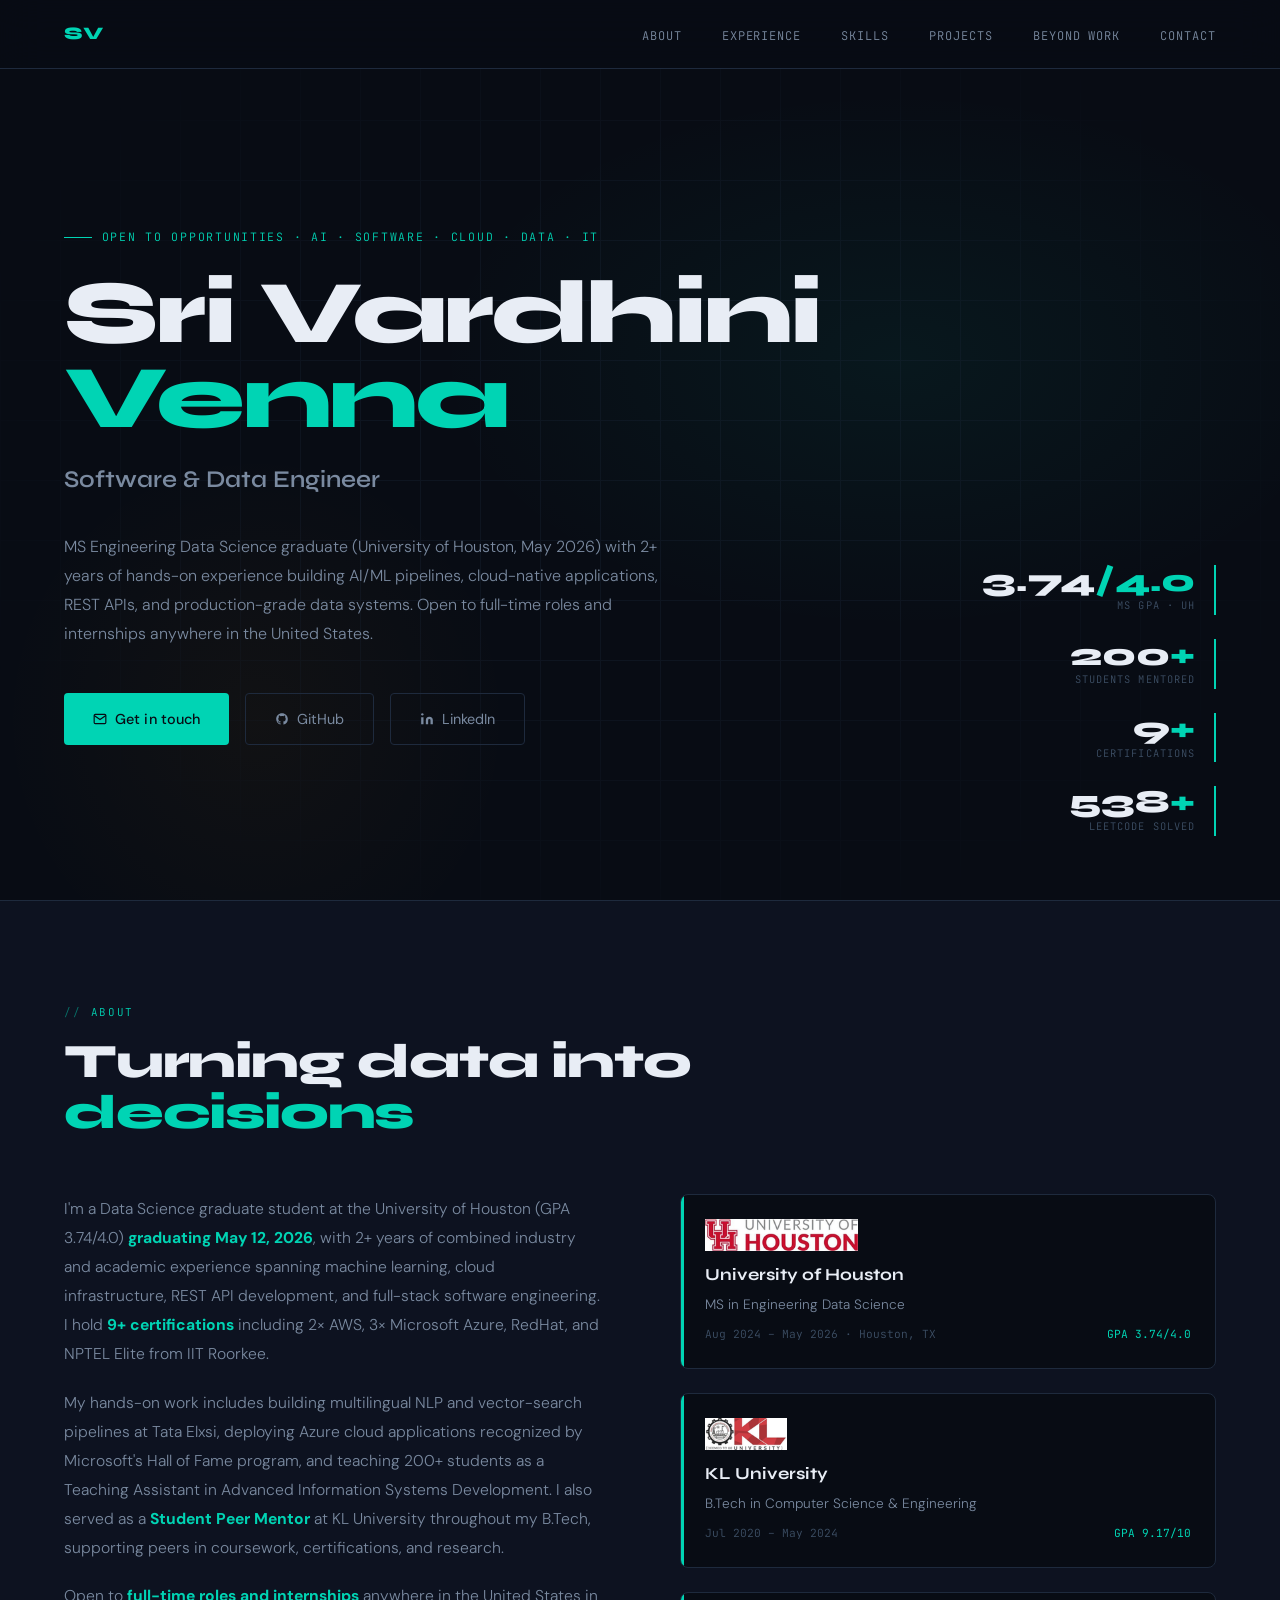
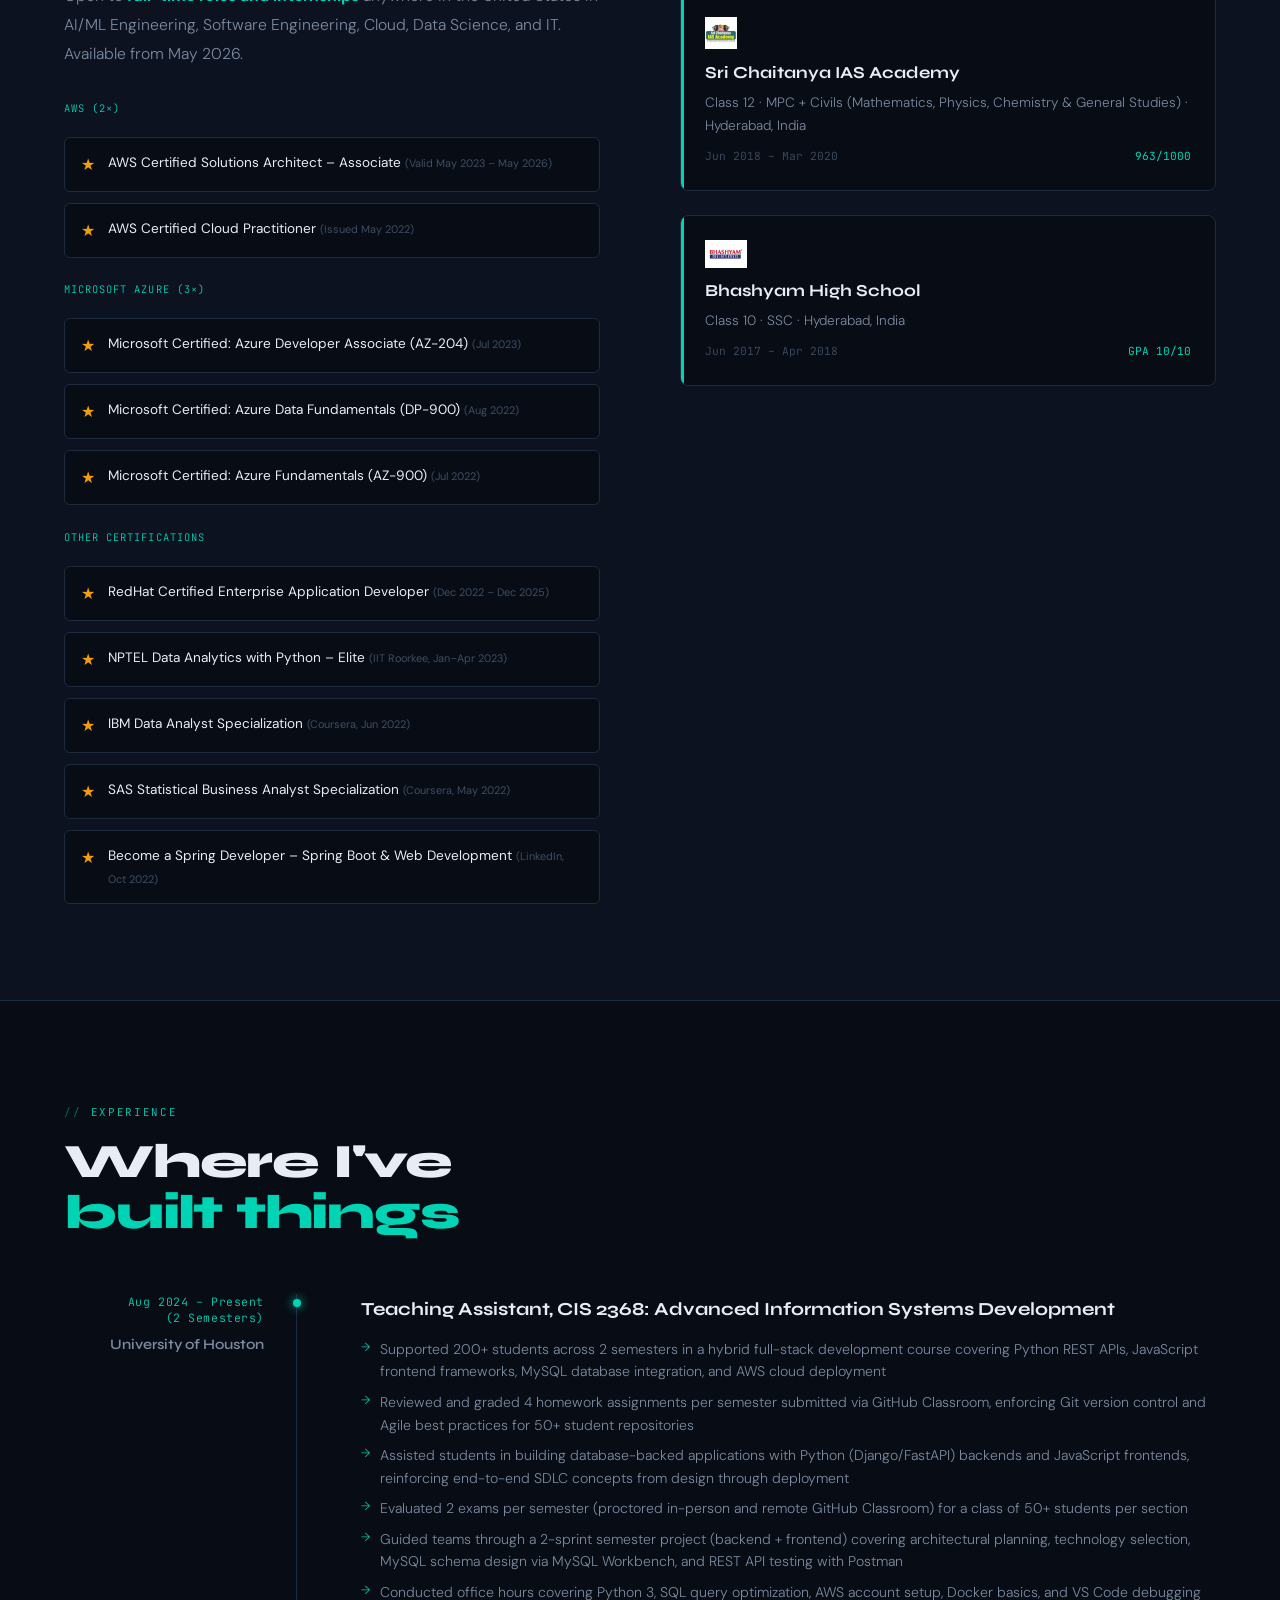
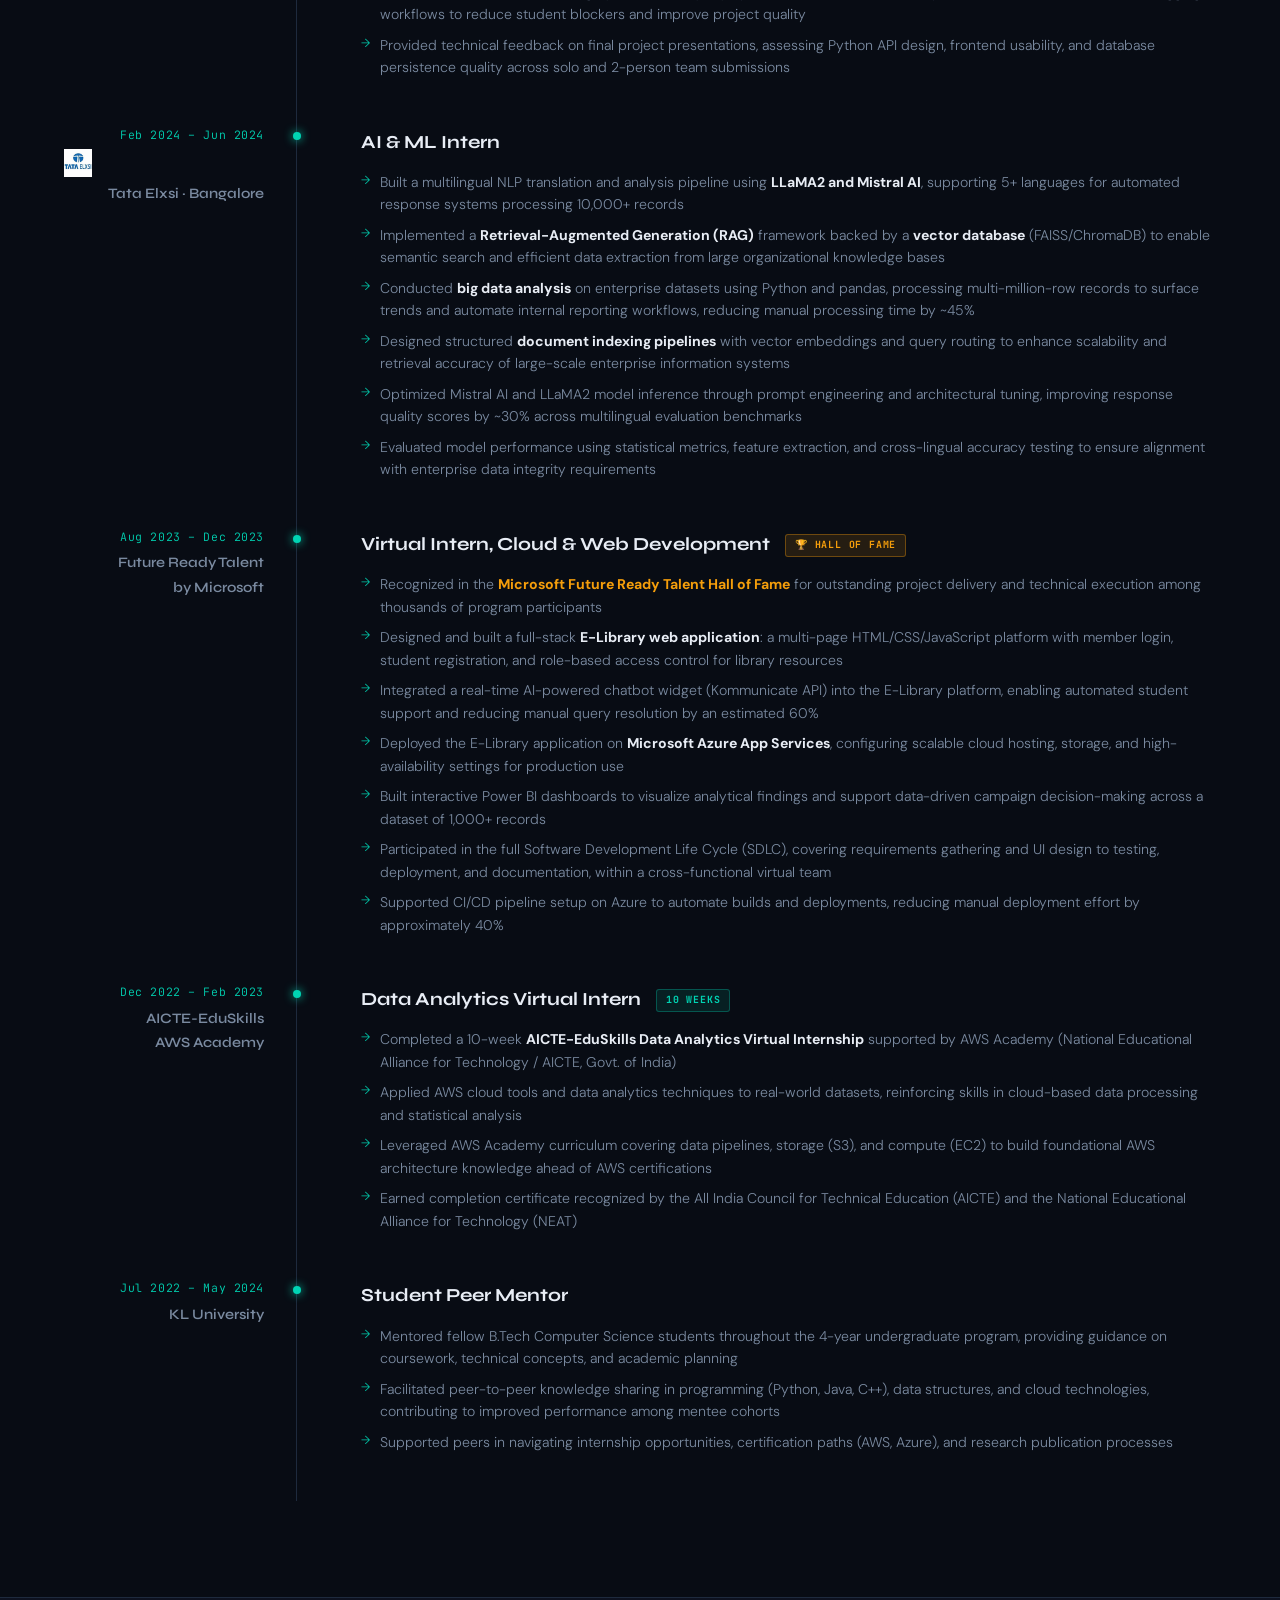
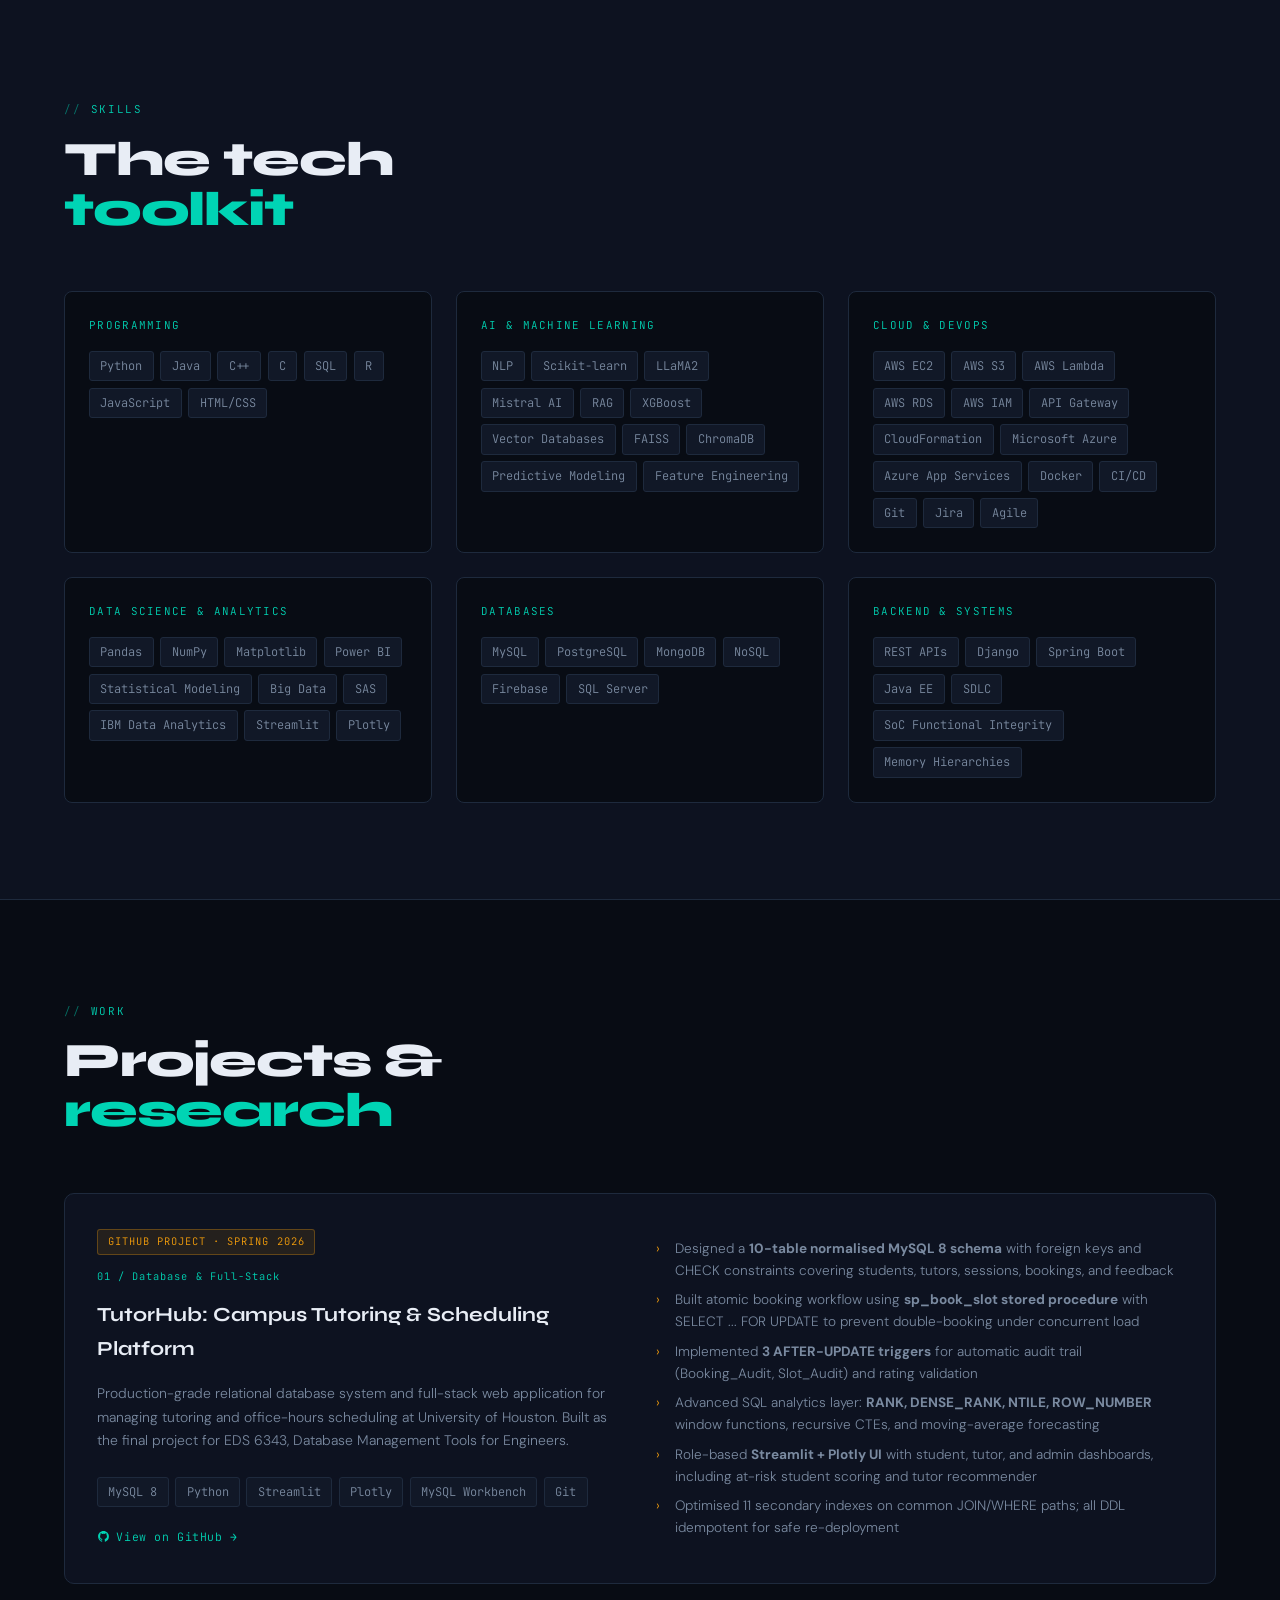
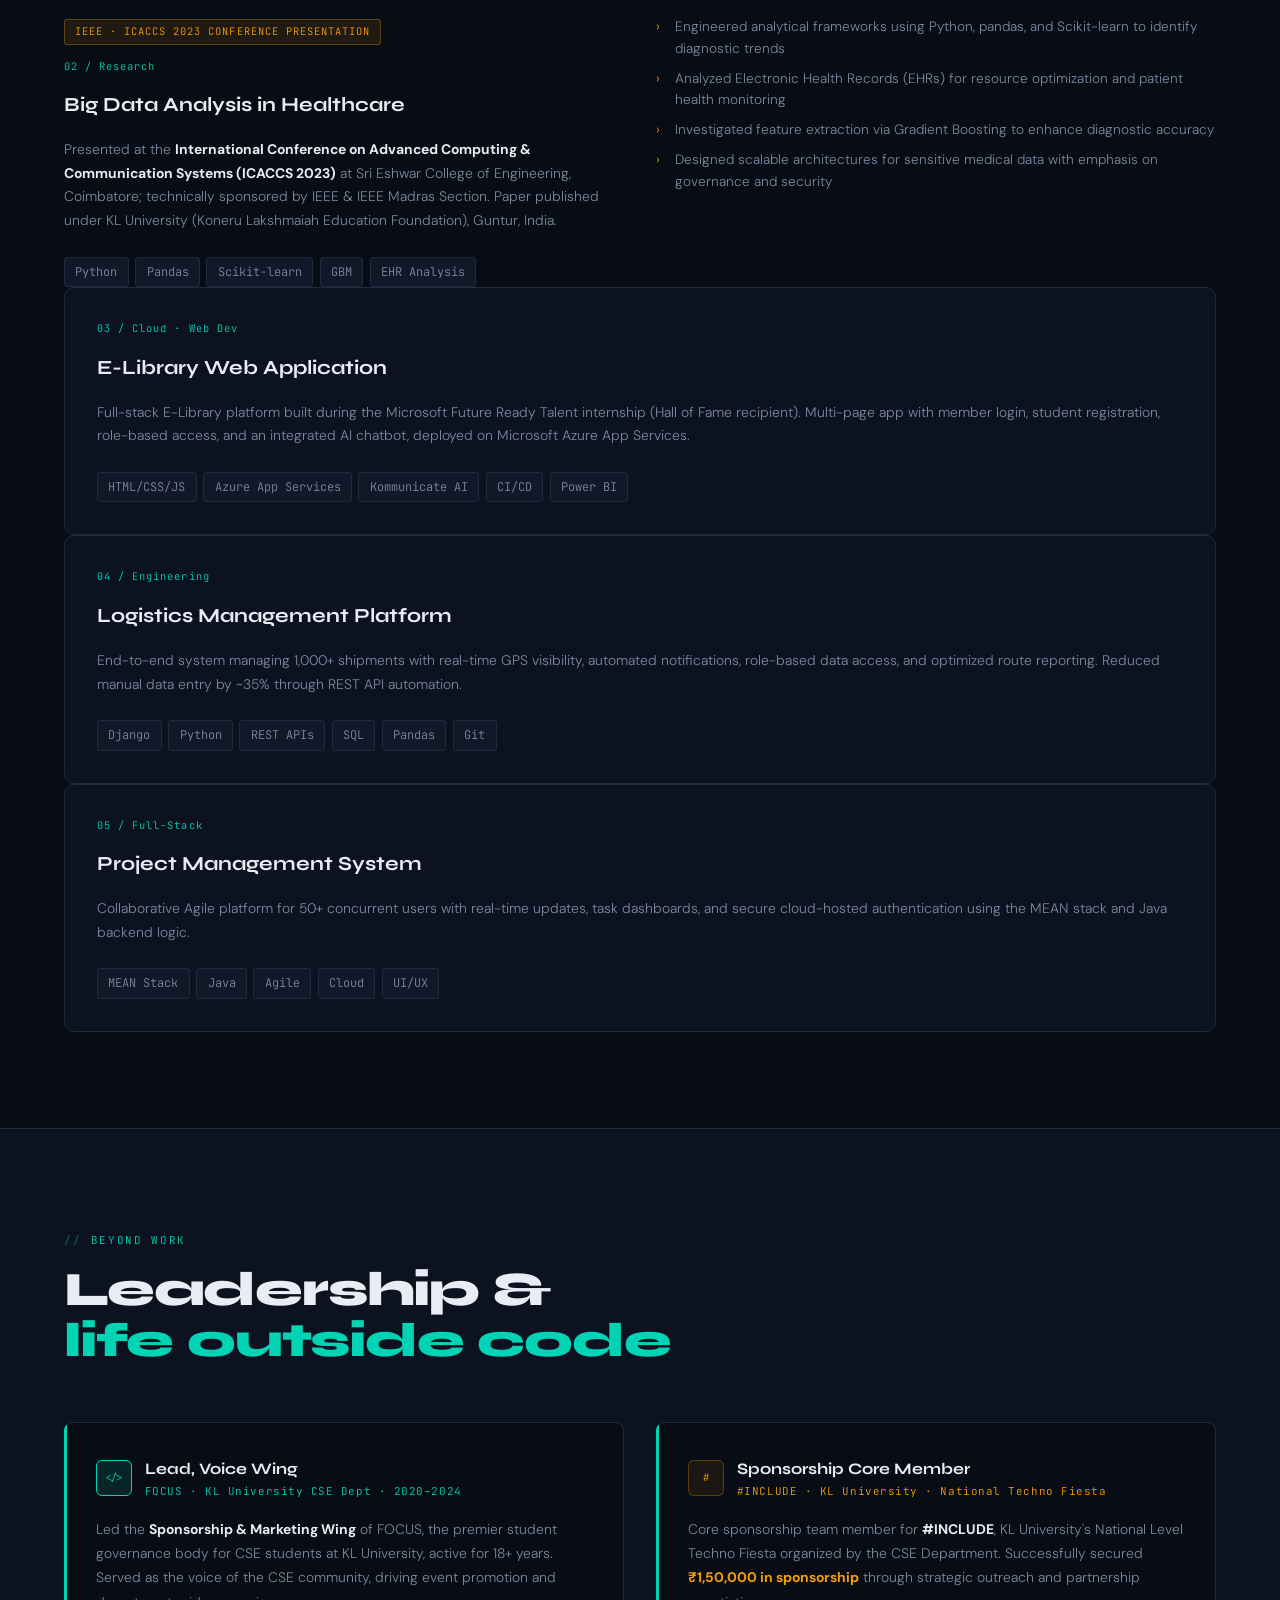
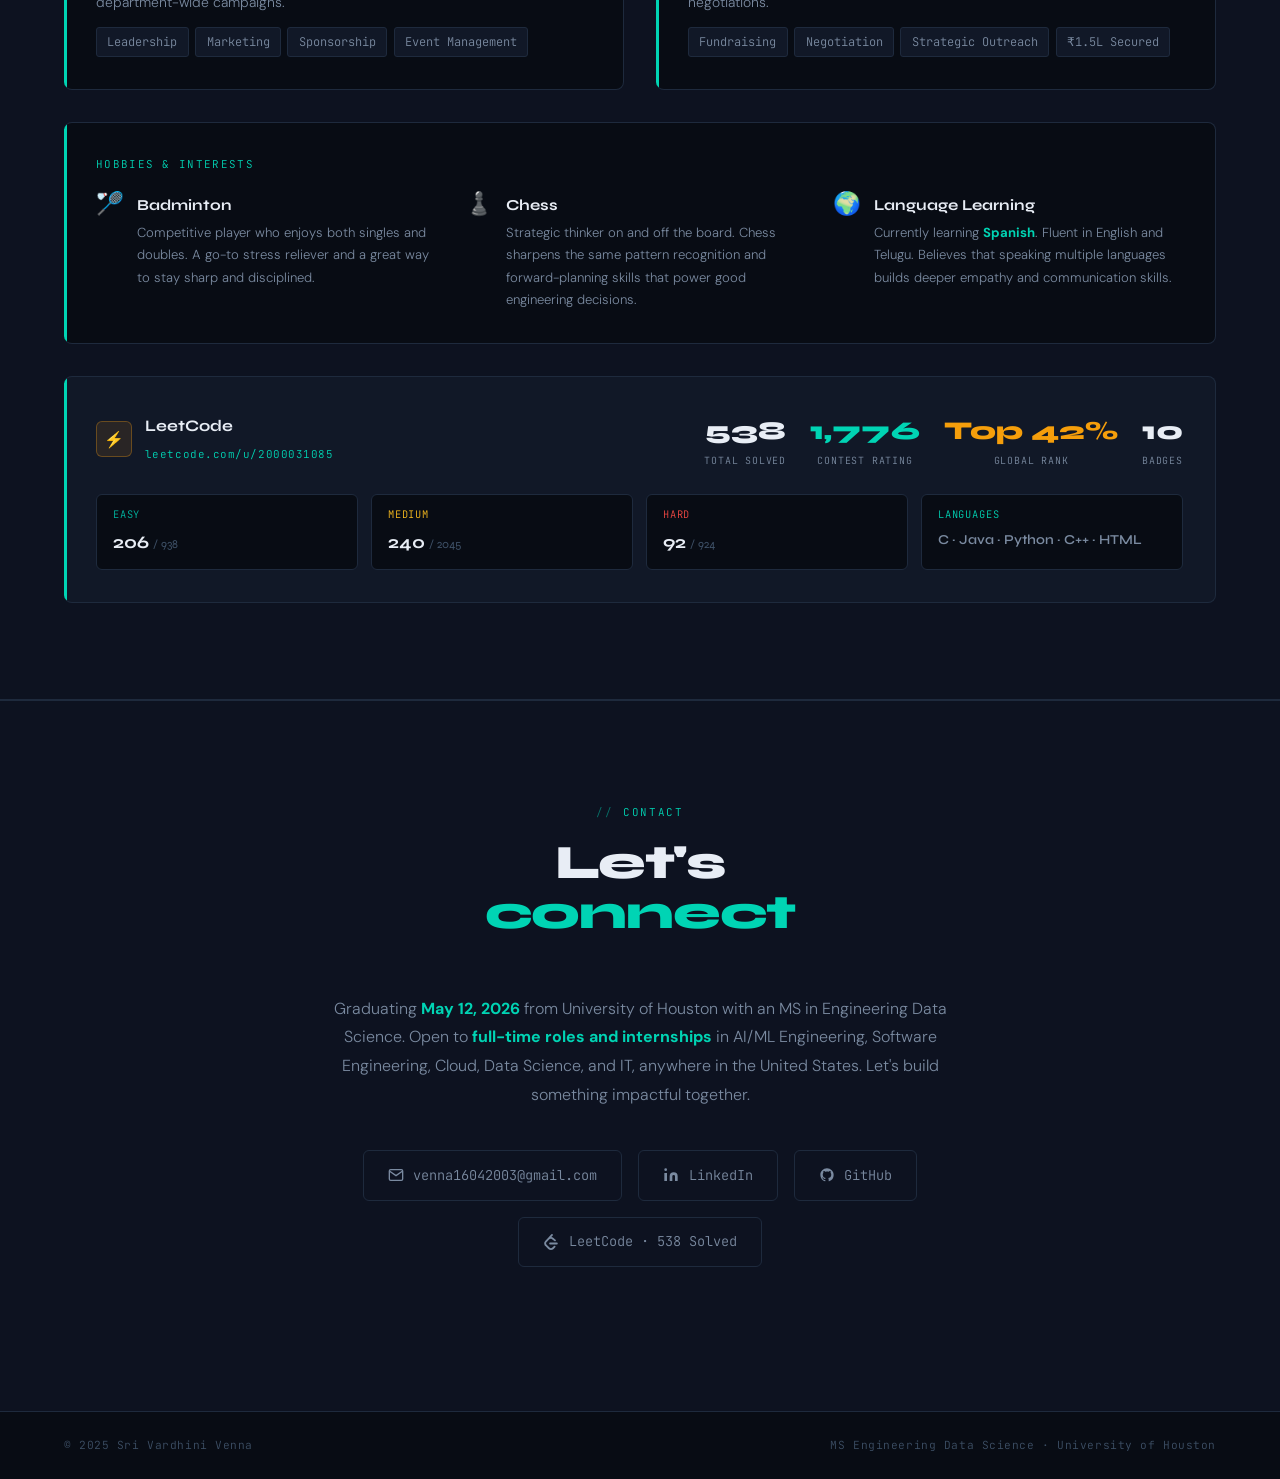
==== index.html @ ca4eb787 "UPDATE" ====
<!DOCTYPE html>
<html lang="en">
<head>
  <meta charset="UTF-8" />
  <meta name="viewport" content="width=device-width, initial-scale=1.0" />
  <title>Sri Vardhini Venna | Data Scientist</title>
  <link rel="preconnect" href="https://fonts.googleapis.com" />
  <link rel="preconnect" href="https://fonts.gstatic.com" crossorigin />
  <link href="https://fonts.googleapis.com/css2?family=Syne:wght@400;600;700;800&family=DM+Sans:ital,wght@0,300;0,400;0,500;1,300&family=JetBrains+Mono:wght@300;400&display=swap" rel="stylesheet" />
  <style>
    *, *::before, *::after { box-sizing: border-box; margin: 0; padding: 0; }

    :root {
      --bg: #080c14;
      --surface: #0d1220;
      --surface2: #111827;
      --border: #1e2a3d;
      --teal: #00d4b4;
      --teal-dim: #00a38a;
      --teal-glow: rgba(0, 212, 180, 0.12);
      --amber: #f59e0b;
      --text: #e8edf5;
      --text-muted: #7a8aa0;
      --text-dim: #3d4f65;
      --font-display: 'Syne', sans-serif;
      --font-body: 'DM Sans', sans-serif;
      --font-mono: 'JetBrains Mono', monospace;
    }

    html { scroll-behavior: smooth; }

    body {
      background: var(--bg);
      color: var(--text);
      font-family: var(--font-body);
      font-weight: 300;
      line-height: 1.7;
      overflow-x: hidden;
    }

    /* ─── SCROLLBAR ─── */
    ::-webkit-scrollbar { width: 4px; }
    ::-webkit-scrollbar-track { background: var(--bg); }
    ::-webkit-scrollbar-thumb { background: var(--teal-dim); border-radius: 2px; }

    /* ─── NAV ─── */
    nav {
      position: fixed; top: 0; left: 0; right: 0; z-index: 100;
      display: flex; align-items: center; justify-content: space-between;
      padding: 1.2rem 4rem;
      background: rgba(8, 12, 20, 0.85);
      backdrop-filter: blur(20px);
      border-bottom: 1px solid var(--border);
    }
    .nav-logo {
      font-family: var(--font-display);
      font-weight: 800;
      font-size: 1.1rem;
      letter-spacing: -0.02em;
      color: var(--teal);
    }
    .nav-links { display: flex; gap: 2.5rem; list-style: none; }
    .nav-links a {
      font-family: var(--font-mono);
      font-size: 0.75rem;
      font-weight: 300;
      color: var(--text-muted);
      text-decoration: none;
      letter-spacing: 0.08em;
      text-transform: uppercase;
      transition: color 0.2s;
    }
    .nav-links a:hover { color: var(--teal); }

    /* ─── HERO ─── */
    #hero {
      min-height: 100vh;
      display: flex; align-items: center;
      padding: 8rem 4rem 4rem;
      position: relative;
      overflow: hidden;
    }
    .hero-bg {
      position: absolute; inset: 0; z-index: 0;
      background:
        radial-gradient(ellipse 60% 50% at 70% 40%, rgba(0,212,180,0.06) 0%, transparent 60%),
        radial-gradient(ellipse 40% 60% at 20% 80%, rgba(245,158,11,0.04) 0%, transparent 50%);
    }
    .hero-grid {
      position: absolute; inset: 0; z-index: 0;
      background-image:
        linear-gradient(var(--border) 1px, transparent 1px),
        linear-gradient(90deg, var(--border) 1px, transparent 1px);
      background-size: 60px 60px;
      mask-image: radial-gradient(ellipse 80% 80% at center, black 30%, transparent 70%);
      opacity: 0.3;
    }
    .hero-content { position: relative; z-index: 1; max-width: 900px; }
    .hero-eyebrow {
      display: inline-flex; align-items: center; gap: 0.6rem;
      font-family: var(--font-mono);
      font-size: 0.72rem;
      color: var(--teal);
      letter-spacing: 0.15em;
      text-transform: uppercase;
      margin-bottom: 1.5rem;
      opacity: 0; animation: fadeUp 0.7s 0.2s forwards;
    }
    .hero-eyebrow::before {
      content: ''; display: block; width: 28px; height: 1px; background: var(--teal);
    }
    h1.hero-name {
      font-family: var(--font-display);
      font-size: clamp(3.5rem, 7vw, 6.5rem);
      font-weight: 800;
      line-height: 0.95;
      letter-spacing: -0.03em;
      margin-bottom: 1.2rem;
      opacity: 0; animation: fadeUp 0.7s 0.35s forwards;
    }
    h1.hero-name span { color: var(--teal); }
    .hero-title {
      font-family: var(--font-display);
      font-size: clamp(1.1rem, 2vw, 1.5rem);
      font-weight: 600;
      color: var(--text-muted);
      margin-bottom: 2rem;
      opacity: 0; animation: fadeUp 0.7s 0.5s forwards;
    }
    .hero-desc {
      max-width: 620px;
      font-size: 1rem;
      color: var(--text-muted);
      line-height: 1.8;
      margin-bottom: 2.8rem;
      opacity: 0; animation: fadeUp 0.7s 0.65s forwards;
    }
    .hero-cta {
      display: flex; flex-wrap: wrap; gap: 1rem;
      opacity: 0; animation: fadeUp 0.7s 0.8s forwards;
    }
    .btn-primary {
      display: inline-flex; align-items: center; gap: 0.5rem;
      padding: 0.8rem 1.8rem;
      background: var(--teal);
      color: var(--bg);
      font-family: var(--font-body);
      font-weight: 500;
      font-size: 0.9rem;
      border-radius: 4px;
      text-decoration: none;
      transition: all 0.2s;
      letter-spacing: 0.01em;
    }
    .btn-primary:hover { background: #00f0cc; transform: translateY(-1px); box-shadow: 0 8px 24px rgba(0,212,180,0.25); }
    .btn-outline {
      display: inline-flex; align-items: center; gap: 0.5rem;
      padding: 0.8rem 1.8rem;
      border: 1px solid var(--border);
      color: var(--text-muted);
      font-family: var(--font-body);
      font-weight: 400;
      font-size: 0.9rem;
      border-radius: 4px;
      text-decoration: none;
      transition: all 0.2s;
    }
    .btn-outline:hover { border-color: var(--teal); color: var(--teal); }

    .hero-stats {
      position: absolute; right: 4rem; bottom: 4rem; z-index: 1;
      display: flex; flex-direction: column; gap: 1.5rem;
      opacity: 0; animation: fadeLeft 0.7s 1s forwards;
    }
    .stat {
      text-align: right;
      border-right: 2px solid var(--teal);
      padding-right: 1.2rem;
    }
    .stat-num {
      font-family: var(--font-display);
      font-size: 2rem;
      font-weight: 800;
      color: var(--text);
      line-height: 1;
    }
    .stat-num span { color: var(--teal); }
    .stat-label {
      font-family: var(--font-mono);
      font-size: 0.65rem;
      color: var(--text-dim);
      letter-spacing: 0.1em;
      text-transform: uppercase;
    }

    /* ─── SECTION ─── */
    section { padding: 6rem 4rem; }
    .section-label {
      display: inline-flex; align-items: center; gap: 0.6rem;
      font-family: var(--font-mono);
      font-size: 0.68rem;
      color: var(--teal);
      letter-spacing: 0.15em;
      text-transform: uppercase;
      margin-bottom: 1rem;
    }
    .section-label::before { content: '//'; opacity: 0.5; }
    h2.section-title {
      font-family: var(--font-display);
      font-size: clamp(2rem, 4vw, 3rem);
      font-weight: 800;
      line-height: 1.05;
      letter-spacing: -0.025em;
      margin-bottom: 3.5rem;
    }
    h2.section-title em { font-style: normal; color: var(--teal); }

    /* ─── ABOUT ─── */
    #about { background: var(--surface); border-top: 1px solid var(--border); border-bottom: 1px solid var(--border); }
    .about-grid {
      display: grid; grid-template-columns: 1fr 1fr; gap: 5rem; align-items: start;
    }
    .about-text p {
      color: var(--text-muted);
      margin-bottom: 1.2rem;
      font-size: 0.98rem;
      line-height: 1.85;
    }
    .cert-list { margin-top: 2rem; display: flex; flex-direction: column; gap: 0.7rem; }
    .cert-item {
      display: flex; align-items: flex-start; gap: 0.8rem;
      padding: 0.8rem 1rem;
      background: var(--bg);
      border: 1px solid var(--border);
      border-radius: 6px;
      font-size: 0.85rem;
    }
    .cert-icon { color: var(--amber); font-size: 1rem; flex-shrink: 0; }
    .cert-name { color: var(--text); font-weight: 400; }
    .about-right { display: flex; flex-direction: column; gap: 1.5rem; }
    .edu-card {
      padding: 1.5rem;
      background: var(--bg);
      border: 1px solid var(--border);
      border-radius: 8px;
      position: relative;
      overflow: hidden;
      transition: border-color 0.3s;
    }
    .edu-card:hover { border-color: var(--teal); }
    .edu-card::before {
      content: ''; position: absolute; top: 0; left: 0; width: 3px; height: 100%;
      background: var(--teal);
    }
    .edu-school {
      font-family: var(--font-display);
      font-size: 1.05rem;
      font-weight: 700;
      margin-bottom: 0.2rem;
    }
    .edu-degree { font-size: 0.85rem; color: var(--text-muted); margin-bottom: 0.6rem; }
    .edu-meta {
      display: flex; justify-content: space-between; align-items: center;
      font-family: var(--font-mono);
      font-size: 0.7rem;
      color: var(--text-dim);
    }
    .edu-gpa { color: var(--teal); font-weight: 400; }

    /* ─── EXPERIENCE ─── */
    #experience { }
    .timeline { display: flex; flex-direction: column; gap: 0; }
    .tl-item {
      display: grid; grid-template-columns: 200px 1px 1fr;
      gap: 0 2rem; position: relative;
    }
    .tl-side { text-align: right; padding: 0 0 3rem; }
    .tl-date {
      font-family: var(--font-mono);
      font-size: 0.72rem;
      color: var(--teal);
      letter-spacing: 0.05em;
      line-height: 1.4;
    }
    .tl-company {
      font-family: var(--font-display);
      font-size: 0.9rem;
      font-weight: 600;
      color: var(--text-muted);
      margin-top: 0.4rem;
    }
    .tl-line {
      width: 1px; background: var(--border);
      position: relative; flex-shrink: 0;
    }
    .tl-line::before {
      content: ''; position: absolute;
      top: 0.35rem; left: 50%; transform: translateX(-50%);
      width: 8px; height: 8px;
      border-radius: 50%;
      background: var(--teal);
      box-shadow: 0 0 10px var(--teal);
    }
    .tl-body { padding: 0 0 3rem 2rem; }
    .tl-role {
      font-family: var(--font-display);
      font-size: 1.15rem;
      font-weight: 700;
      margin-bottom: 0.8rem;
    }
    .tl-bullets { list-style: none; display: flex; flex-direction: column; gap: 0.5rem; }
    .tl-bullets li {
      font-size: 0.88rem;
      color: var(--text-muted);
      padding-left: 1.2rem;
      position: relative;
      line-height: 1.6;
    }
    .tl-bullets li::before {
      content: '→'; position: absolute; left: 0;
      color: var(--teal); font-size: 0.75rem;
    }

    /* ─── SKILLS ─── */
    #skills { background: var(--surface); border-top: 1px solid var(--border); border-bottom: 1px solid var(--border); }
    .skills-grid { display: grid; grid-template-columns: repeat(3, 1fr); gap: 1.5rem; }
    .skill-block {
      padding: 1.5rem;
      background: var(--bg);
      border: 1px solid var(--border);
      border-radius: 8px;
      transition: all 0.3s;
    }
    .skill-block:hover {
      border-color: var(--teal);
      transform: translateY(-3px);
      box-shadow: 0 12px 32px rgba(0,212,180,0.08);
    }
    .skill-category {
      font-family: var(--font-mono);
      font-size: 0.68rem;
      letter-spacing: 0.12em;
      text-transform: uppercase;
      color: var(--teal);
      margin-bottom: 1rem;
    }
    .skill-tags { display: flex; flex-wrap: wrap; gap: 0.4rem; }
    .tag {
      display: inline-block;
      padding: 0.25rem 0.65rem;
      background: var(--surface2);
      border: 1px solid var(--border);
      border-radius: 3px;
      font-size: 0.75rem;
      color: var(--text-muted);
      font-family: var(--font-mono);
    }

    /* ─── PROJECTS ─── */
    #projects { }
    .projects-grid { display: grid; grid-template-columns: 1fr 1fr; gap: 2rem; }
    .project-card {
      background: var(--surface);
      border: 1px solid var(--border);
      border-radius: 10px;
      padding: 2rem;
      transition: all 0.3s;
      position: relative;
      overflow: hidden;
    }
    .project-card::before {
      content: ''; position: absolute;
      top: 0; left: 0; right: 0; height: 2px;
      background: linear-gradient(90deg, var(--teal), transparent);
      transform: scaleX(0); transform-origin: left;
      transition: transform 0.4s;
    }
    .project-card:hover { border-color: rgba(0,212,180,0.3); transform: translateY(-4px); box-shadow: 0 20px 48px rgba(0,0,0,0.4); }
    .project-card:hover::before { transform: scaleX(1); }
    .project-num {
      font-family: var(--font-mono);
      font-size: 0.65rem;
      color: var(--teal);
      letter-spacing: 0.1em;
      margin-bottom: 0.8rem;
    }
    .project-title {
      font-family: var(--font-display);
      font-size: 1.25rem;
      font-weight: 700;
      margin-bottom: 1rem;
    }
    .project-desc {
      font-size: 0.87rem;
      color: var(--text-muted);
      line-height: 1.7;
      margin-bottom: 1.5rem;
    }
    .project-tech { display: flex; flex-wrap: wrap; gap: 0.4rem; }
    .project-card.featured { grid-column: span 2; display: grid; grid-template-columns: 1fr 1fr; gap: 2rem; align-items: center; }
    .featured-badge {
      display: inline-block;
      padding: 0.2rem 0.6rem;
      background: rgba(245,158,11,0.1);
      border: 1px solid rgba(245,158,11,0.3);
      border-radius: 3px;
      font-size: 0.65rem;
      font-family: var(--font-mono);
      color: var(--amber);
      letter-spacing: 0.1em;
      margin-bottom: 0.8rem;
    }
    .pub-bullets { list-style: none; display: flex; flex-direction: column; gap: 0.5rem; }
    .pub-bullets li {
      font-size: 0.85rem; color: var(--text-muted); padding-left: 1.2rem; position: relative; line-height: 1.6;
    }
    .pub-bullets li::before { content: '›'; position: absolute; left: 0; color: var(--amber); }

    /* ─── CONTACT ─── */
    #contact {
      background: var(--surface);
      border-top: 1px solid var(--border);
      text-align: center;
    }
    .contact-inner { max-width: 620px; margin: 0 auto; }
    .contact-inner p { color: var(--text-muted); margin-bottom: 2.5rem; font-size: 1rem; line-height: 1.8; }
    .contact-links {
      display: flex; flex-wrap: wrap; justify-content: center; gap: 1rem;
      margin-bottom: 3rem;
    }
    .contact-link {
      display: inline-flex; align-items: center; gap: 0.6rem;
      padding: 0.8rem 1.5rem;
      border: 1px solid var(--border);
      border-radius: 6px;
      color: var(--text-muted);
      text-decoration: none;
      font-size: 0.85rem;
      font-family: var(--font-mono);
      transition: all 0.2s;
    }
    .contact-link:hover { border-color: var(--teal); color: var(--teal); }
    .contact-link svg { width: 16px; height: 16px; }

    /* ─── FOOTER ─── */
    footer {
      padding: 1.5rem 4rem;
      border-top: 1px solid var(--border);
      display: flex; justify-content: space-between; align-items: center;
    }
    footer span {
      font-family: var(--font-mono);
      font-size: 0.7rem;
      color: var(--text-dim);
      letter-spacing: 0.05em;
    }

    /* ─── ANIMATIONS ─── */
    @keyframes fadeUp {
      from { opacity: 0; transform: translateY(20px); }
      to   { opacity: 1; transform: translateY(0); }
    }
    @keyframes fadeLeft {
      from { opacity: 0; transform: translateX(20px); }
      to   { opacity: 1; transform: translateX(0); }
    }
    .reveal {
      opacity: 0; transform: translateY(30px);
      transition: opacity 0.65s ease, transform 0.65s ease;
    }
    .reveal.visible { opacity: 1; transform: none; }
    .reveal-delay-1 { transition-delay: 0.1s; }
    .reveal-delay-2 { transition-delay: 0.2s; }
    .reveal-delay-3 { transition-delay: 0.3s; }

    @media (max-width: 900px) {
      nav { padding: 1rem 2rem; }
      .nav-links { display: none; }
      section { padding: 4rem 2rem; }
      #hero { padding: 7rem 2rem 4rem; }
      .hero-stats { display: none; }
      .about-grid, .projects-grid, .skills-grid { grid-template-columns: 1fr; }
      .project-card.featured { grid-column: span 1; grid-template-columns: 1fr; }
      .tl-item { grid-template-columns: 1fr; }
      .tl-side { text-align: left; }
      .tl-line { display: none; }
      .tl-body { padding: 0.5rem 0 2rem; }
      footer { flex-direction: column; gap: 0.5rem; text-align: center; padding: 1.5rem 2rem; }
    }
  </style>
</head>
<body>

  <!-- NAV -->
  <nav>
    <div class="nav-logo">SV</div>
    <ul class="nav-links">
      <li><a href="#about">About</a></li>
      <li><a href="#experience">Experience</a></li>
      <li><a href="#skills">Skills</a></li>
      <li><a href="#projects">Projects</a></li>
      <li><a href="#beyond">Beyond Work</a></li>
      <li><a href="#contact">Contact</a></li>
    </ul>
  </nav>

  <!-- HERO -->
  <section id="hero">
    <div class="hero-bg"></div>
    <div class="hero-grid"></div>
    <div class="hero-content">
      <div class="hero-eyebrow">Open to opportunities · AI · Software · Cloud · Data · IT</div>
      <h1 class="hero-name">Sri Vardhini<br/><span>Venna</span></h1>
      <div class="hero-title">Software &amp; Data Engineer</div>
      <p class="hero-desc">
        MS Engineering Data Science graduate (University of Houston, May 2026) with 2+ years of hands-on
        experience building AI/ML pipelines, cloud-native applications, REST APIs, and production-grade
        data systems. Open to full-time roles and internships anywhere in the United States.
      </p>
      <div class="hero-cta">
        <a href="mailto:venna16042003@gmail.com" class="btn-primary">
          <svg width="14" height="14" fill="none" stroke="currentColor" stroke-width="2" viewBox="0 0 24 24"><path d="M4 4h16c1.1 0 2 .9 2 2v12c0 1.1-.9 2-2 2H4c-1.1 0-2-.9-2-2V6c0-1.1.9-2 2-2z"/><polyline points="22,6 12,13 2,6"/></svg>
          Get in touch
        </a>
        <a href="https://github.com/2000031085" target="_blank" class="btn-outline">
          <svg width="14" height="14" fill="currentColor" viewBox="0 0 24 24"><path d="M12 2C6.477 2 2 6.484 2 12.017c0 4.425 2.865 8.18 6.839 9.504.5.092.682-.217.682-.483 0-.237-.008-.868-.013-1.703-2.782.605-3.369-1.343-3.369-1.343-.454-1.158-1.11-1.466-1.11-1.466-.908-.62.069-.608.069-.608 1.003.07 1.531 1.032 1.531 1.032.892 1.53 2.341 1.088 2.91.832.092-.647.35-1.088.636-1.338-2.22-.253-4.555-1.113-4.555-4.951 0-1.093.39-1.988 1.029-2.688-.103-.253-.446-1.272.098-2.65 0 0 .84-.27 2.75 1.026A9.564 9.564 0 0112 6.844c.85.004 1.705.115 2.504.337 1.909-1.296 2.747-1.027 2.747-1.027.546 1.379.202 2.398.1 2.651.64.7 1.028 1.595 1.028 2.688 0 3.848-2.339 4.695-4.566 4.943.359.309.678.92.678 1.855 0 1.338-.012 2.419-.012 2.747 0 .268.18.58.688.482A10.019 10.019 0 0022 12.017C22 6.484 17.522 2 12 2z"/></svg>
          GitHub
        </a>
        <a href="https://www.linkedin.com/in/sri-vardhini-venna-a44995220/" target="_blank" class="btn-outline">
          <svg width="14" height="14" fill="currentColor" viewBox="0 0 24 24"><path d="M16 8a6 6 0 016 6v7h-4v-7a2 2 0 00-2-2 2 2 0 00-2 2v7h-4v-7a6 6 0 016-6zM2 9h4v12H2z"/><circle cx="4" cy="4" r="2"/></svg>
          LinkedIn
        </a>
      </div>
    </div>
    <div class="hero-stats">
      <div class="stat">
        <div class="stat-num">3.74<span>/4.0</span></div>
        <div class="stat-label">MS GPA · UH</div>
      </div>
      <div class="stat">
        <div class="stat-num">200<span>+</span></div>
        <div class="stat-label">Students Mentored</div>
      </div>
      <div class="stat">
        <div class="stat-num">9<span>+</span></div>
        <div class="stat-label">Certifications</div>
      </div>
      <div class="stat">
        <div class="stat-num">538<span>+</span></div>
        <div class="stat-label">LeetCode Solved</div>
      </div>
    </div>
  </section>

  <!-- ABOUT -->
  <section id="about">
    <div class="section-label">About</div>
    <h2 class="section-title">Turning data into<br/><em>decisions</em></h2>
    <div class="about-grid">
      <div class="about-text reveal">
        <p>I'm a Data Science graduate student at the University of Houston (GPA 3.74/4.0) <strong style="color:var(--teal)">graduating May 12, 2026</strong>, with 2+ years of combined industry and academic experience spanning machine learning, cloud infrastructure, REST API development, and full-stack software engineering. I hold <strong style="color:var(--teal)">9+ certifications</strong> including 2× AWS, 3× Microsoft Azure, RedHat, and NPTEL Elite from IIT Roorkee.</p>
        <p>My hands-on work includes building multilingual NLP and vector-search pipelines at Tata Elxsi, deploying Azure cloud applications recognized by Microsoft's Hall of Fame program, and teaching 200+ students as a Teaching Assistant in Advanced Information Systems Development. I also served as a <strong style="color:var(--teal)">Student Peer Mentor</strong> at KL University throughout my B.Tech, supporting peers in coursework, certifications, and research.</p>
        <p>Open to <strong style="color:var(--teal)">full-time roles and internships</strong> anywhere in the United States in AI/ML Engineering, Software Engineering, Cloud, Data Science, and IT. Available from May 2026.</p>

        <div class="cert-list">
          <div style="font-family:var(--font-mono);font-size:0.65rem;color:var(--teal);letter-spacing:0.1em;text-transform:uppercase;margin-bottom:0.5rem;">AWS (2×)</div>
          <div class="cert-item">
            <span class="cert-icon">★</span>
            <span class="cert-name">AWS Certified Solutions Architect – Associate <span style="color:var(--text-dim);font-size:0.8em;">(Valid May 2023 – May 2026)</span></span>
          </div>
          <div class="cert-item">
            <span class="cert-icon">★</span>
            <span class="cert-name">AWS Certified Cloud Practitioner <span style="color:var(--text-dim);font-size:0.8em;">(Issued May 2022)</span></span>
          </div>
          <div style="font-family:var(--font-mono);font-size:0.65rem;color:var(--teal);letter-spacing:0.1em;text-transform:uppercase;margin:0.8rem 0 0.5rem;">Microsoft Azure (3×)</div>
          <div class="cert-item">
            <span class="cert-icon">★</span>
            <span class="cert-name">Microsoft Certified: Azure Developer Associate (AZ-204) <span style="color:var(--text-dim);font-size:0.8em;">(Jul 2023)</span></span>
          </div>
          <div class="cert-item">
            <span class="cert-icon">★</span>
            <span class="cert-name">Microsoft Certified: Azure Data Fundamentals (DP-900) <span style="color:var(--text-dim);font-size:0.8em;">(Aug 2022)</span></span>
          </div>
          <div class="cert-item">
            <span class="cert-icon">★</span>
            <span class="cert-name">Microsoft Certified: Azure Fundamentals (AZ-900) <span style="color:var(--text-dim);font-size:0.8em;">(Jul 2022)</span></span>
          </div>
          <div style="font-family:var(--font-mono);font-size:0.65rem;color:var(--teal);letter-spacing:0.1em;text-transform:uppercase;margin:0.8rem 0 0.5rem;">Other Certifications</div>
          <div class="cert-item">
            <span class="cert-icon">★</span>
            <span class="cert-name">RedHat Certified Enterprise Application Developer <span style="color:var(--text-dim);font-size:0.8em;">(Dec 2022 – Dec 2025)</span></span>
          </div>
          <div class="cert-item">
            <span class="cert-icon">★</span>
            <span class="cert-name">NPTEL Data Analytics with Python – Elite <span style="color:var(--text-dim);font-size:0.8em;">(IIT Roorkee, Jan–Apr 2023)</span></span>
          </div>
          <div class="cert-item">
            <span class="cert-icon">★</span>
            <span class="cert-name">IBM Data Analyst Specialization <span style="color:var(--text-dim);font-size:0.8em;">(Coursera, Jun 2022)</span></span>
          </div>
          <div class="cert-item">
            <span class="cert-icon">★</span>
            <span class="cert-name">SAS Statistical Business Analyst Specialization <span style="color:var(--text-dim);font-size:0.8em;">(Coursera, May 2022)</span></span>
          </div>
          <div class="cert-item">
            <span class="cert-icon">★</span>
            <span class="cert-name">Become a Spring Developer – Spring Boot &amp; Web Development <span style="color:var(--text-dim);font-size:0.8em;">(LinkedIn, Oct 2022)</span></span>
          </div>
        </div>
      </div>
      <div class="about-right reveal reveal-delay-2">
        <div class="edu-card">
          <img src="[data-uri]" alt="University of Houston" style="height:32px;object-fit:contain;margin-bottom:0.6rem;display:block;"><div class="edu-school">University of Houston</div>
          <div class="edu-degree">MS in Engineering Data Science</div>
          <div class="edu-meta">
            <span>Aug 2024 – May 2026 · Houston, TX</span>
            <span class="edu-gpa">GPA 3.74/4.0</span>
          </div>
        </div>
        <div class="edu-card">
          <img src="[data-uri]" alt="KL University" style="height:32px;object-fit:contain;margin-bottom:0.6rem;display:block;"><div class="edu-school">KL University</div>
          <div class="edu-degree">B.Tech in Computer Science &amp; Engineering</div>
          <div class="edu-meta">
            <span>Jul 2020 – May 2024</span>
            <span class="edu-gpa">GPA 9.17/10</span>
          </div>
        </div>
        <div class="edu-card">
          <img src="[data-uri]" alt="Sri Chaitanya IAS Academy" style="height:32px;object-fit:contain;margin-bottom:0.6rem;display:block;"><div class="edu-school">Sri Chaitanya IAS Academy</div>
          <div class="edu-degree">Class 12 · MPC + Civils (Mathematics, Physics, Chemistry &amp; General Studies) · Hyderabad, India</div>
          <div class="edu-meta">
            <span>Jun 2018 – Mar 2020</span>
            <span class="edu-gpa">963/1000</span>
          </div>
        </div>
        <div class="edu-card">
          <img src="[data-uri]" alt="Bhashyam High School" style="height:28px;object-fit:contain;margin-bottom:0.6rem;display:block;"><div class="edu-school">Bhashyam High School</div>
          <div class="edu-degree">Class 10 · SSC · Hyderabad, India</div>
          <div class="edu-meta">
            <span>Jun 2017 – Apr 2018</span>
            <span class="edu-gpa">GPA 10/10</span>
          </div>
        </div>
      </div>
    </div>
  </section>

  <!-- EXPERIENCE -->
  <section id="experience">
    <div class="section-label">Experience</div>
    <h2 class="section-title">Where I've<br/><em>built things</em></h2>
    <div class="timeline">

      <div class="tl-item reveal">
        <div class="tl-side">
          <div class="tl-date">Aug 2024 – Present<br/>(2 Semesters)</div>
          <div class="tl-company">University of Houston</div>
        </div>
        <div class="tl-line"></div>
        <div class="tl-body">
          <div class="tl-role">Teaching Assistant, CIS 2368: Advanced Information Systems Development</div>
          <ul class="tl-bullets">
            <li>Supported 200+ students across 2 semesters in a hybrid full-stack development course covering Python REST APIs, JavaScript frontend frameworks, MySQL database integration, and AWS cloud deployment</li>
            <li>Reviewed and graded 4 homework assignments per semester submitted via GitHub Classroom, enforcing Git version control and Agile best practices for 50+ student repositories</li>
            <li>Assisted students in building database-backed applications with Python (Django/FastAPI) backends and JavaScript frontends, reinforcing end-to-end SDLC concepts from design through deployment</li>
            <li>Evaluated 2 exams per semester (proctored in-person and remote GitHub Classroom) for a class of 50+ students per section</li>
            <li>Guided teams through a 2-sprint semester project (backend + frontend) covering architectural planning, technology selection, MySQL schema design via MySQL Workbench, and REST API testing with Postman</li>
            <li>Conducted office hours covering Python 3, SQL query optimization, AWS account setup, Docker basics, and VS Code debugging workflows to reduce student blockers and improve project quality</li>
            <li>Provided technical feedback on final project presentations, assessing Python API design, frontend usability, and database persistence quality across solo and 2-person team submissions</li>
          </ul>
        </div>
      </div>

      <div class="tl-item reveal reveal-delay-1">
        <div class="tl-side">
          <div class="tl-date">Feb 2024 – Jun 2024</div>
          <div class="tl-company"><img src="[data-uri]" alt="Tata Elxsi" style="height:28px;object-fit:contain;display:block;margin-bottom:0.3rem;">Tata Elxsi · Bangalore</div>
        </div>
        <div class="tl-line"></div>
        <div class="tl-body">
          <div class="tl-role">AI &amp; ML Intern</div>
          <ul class="tl-bullets">
            <li>Built a multilingual NLP translation and analysis pipeline using <strong style="color:var(--text)">LLaMA2 and Mistral AI</strong>, supporting 5+ languages for automated response systems processing 10,000+ records</li>
            <li>Implemented a <strong style="color:var(--text)">Retrieval-Augmented Generation (RAG)</strong> framework backed by a <strong style="color:var(--text)">vector database</strong> (FAISS/ChromaDB) to enable semantic search and efficient data extraction from large organizational knowledge bases</li>
            <li>Conducted <strong style="color:var(--text)">big data analysis</strong> on enterprise datasets using Python and pandas, processing multi-million-row records to surface trends and automate internal reporting workflows, reducing manual processing time by ~45%</li>
            <li>Designed structured <strong style="color:var(--text)">document indexing pipelines</strong> with vector embeddings and query routing to enhance scalability and retrieval accuracy of large-scale enterprise information systems</li>
            <li>Optimized Mistral AI and LLaMA2 model inference through prompt engineering and architectural tuning, improving response quality scores by ~30% across multilingual evaluation benchmarks</li>
            <li>Evaluated model performance using statistical metrics, feature extraction, and cross-lingual accuracy testing to ensure alignment with enterprise data integrity requirements</li>
          </ul>
        </div>
      </div>

      <div class="tl-item reveal reveal-delay-2">
        <div class="tl-side">
          <div class="tl-date">Aug 2023 – Dec 2023</div>
          <div class="tl-company">Future Ready Talent<br/>by Microsoft</div>
        </div>
        <div class="tl-line"></div>
        <div class="tl-body">
          <div class="tl-role">Virtual Intern, Cloud &amp; Web Development
            <span style="display:inline-block;margin-left:0.7rem;padding:0.15rem 0.55rem;background:rgba(245,158,11,0.12);border:1px solid rgba(245,158,11,0.35);border-radius:3px;font-family:var(--font-mono);font-size:0.62rem;color:var(--amber);letter-spacing:0.08em;vertical-align:middle;">🏆 HALL OF FAME</span>
          </div>
          <ul class="tl-bullets">
            <li>Recognized in the <strong style="color:var(--amber)">Microsoft Future Ready Talent Hall of Fame</strong> for outstanding project delivery and technical execution among thousands of program participants</li>
            <li>Designed and built a full-stack <strong style="color:var(--text)">E-Library web application</strong>: a multi-page HTML/CSS/JavaScript platform with member login, student registration, and role-based access control for library resources</li>
            <li>Integrated a real-time AI-powered chatbot widget (Kommunicate API) into the E-Library platform, enabling automated student support and reducing manual query resolution by an estimated 60%</li>
            <li>Deployed the E-Library application on <strong style="color:var(--text)">Microsoft Azure App Services</strong>, configuring scalable cloud hosting, storage, and high-availability settings for production use</li>
            <li>Built interactive Power BI dashboards to visualize analytical findings and support data-driven campaign decision-making across a dataset of 1,000+ records</li>
            <li>Participated in the full Software Development Life Cycle (SDLC), covering requirements gathering and UI design to testing, deployment, and documentation, within a cross-functional virtual team</li>
            <li>Supported CI/CD pipeline setup on Azure to automate builds and deployments, reducing manual deployment effort by approximately 40%</li>
          </ul>
        </div>
      </div>

      <div class="tl-item reveal">
        <div class="tl-side">
          <div class="tl-date">Dec 2022 – Feb 2023</div>
          <div class="tl-company">AICTE-EduSkills<br/>AWS Academy</div>
        </div>
        <div class="tl-line"></div>
        <div class="tl-body">
          <div class="tl-role">Data Analytics Virtual Intern <span style="display:inline-block;margin-left:0.7rem;padding:0.15rem 0.55rem;background:rgba(0,212,180,0.1);border:1px solid rgba(0,212,180,0.3);border-radius:3px;font-family:var(--font-mono);font-size:0.62rem;color:var(--teal);letter-spacing:0.08em;vertical-align:middle;">10 WEEKS</span></div>
          <ul class="tl-bullets">
            <li>Completed a 10-week <strong style="color:var(--text)">AICTE-EduSkills Data Analytics Virtual Internship</strong> supported by AWS Academy (National Educational Alliance for Technology / AICTE, Govt. of India)</li>
            <li>Applied AWS cloud tools and data analytics techniques to real-world datasets, reinforcing skills in cloud-based data processing and statistical analysis</li>
            <li>Leveraged AWS Academy curriculum covering data pipelines, storage (S3), and compute (EC2) to build foundational AWS architecture knowledge ahead of AWS certifications</li>
            <li>Earned completion certificate recognized by the All India Council for Technical Education (AICTE) and the National Educational Alliance for Technology (NEAT)</li>
          </ul>
        </div>
      </div>

      <div class="tl-item reveal reveal-delay-1">
        <div class="tl-side">
          <div class="tl-date">Jul 2022 – May 2024</div>
          <div class="tl-company">KL University</div>
        </div>
        <div class="tl-line"></div>
        <div class="tl-body">
          <div class="tl-role">Student Peer Mentor</div>
          <ul class="tl-bullets">
            <li>Mentored fellow B.Tech Computer Science students throughout the 4-year undergraduate program, providing guidance on coursework, technical concepts, and academic planning</li>
            <li>Facilitated peer-to-peer knowledge sharing in programming (Python, Java, C++), data structures, and cloud technologies, contributing to improved performance among mentee cohorts</li>
            <li>Supported peers in navigating internship opportunities, certification paths (AWS, Azure), and research publication processes</li>
          </ul>
        </div>
      </div>

    </div>
  </section>

  <!-- SKILLS -->
  <section id="skills">
    <div class="section-label">Skills</div>
    <h2 class="section-title">The tech<br/><em>toolkit</em></h2>
    <div class="skills-grid">
      <div class="skill-block reveal">
        <div class="skill-category">Programming</div>
        <div class="skill-tags">
          <span class="tag">Python</span><span class="tag">Java</span><span class="tag">C++</span>
          <span class="tag">C</span><span class="tag">SQL</span><span class="tag">R</span>
          <span class="tag">JavaScript</span><span class="tag">HTML/CSS</span>
        </div>
      </div>
      <div class="skill-block reveal">
        <div class="skill-category">AI &amp; Machine Learning</div>
        <div class="skill-tags">
          <span class="tag">NLP</span><span class="tag">Scikit-learn</span><span class="tag">LLaMA2</span>
          <span class="tag">Mistral AI</span><span class="tag">RAG</span><span class="tag">XGBoost</span>
          <span class="tag">Vector Databases</span><span class="tag">FAISS</span><span class="tag">ChromaDB</span>
          <span class="tag">Predictive Modeling</span><span class="tag">Feature Engineering</span>
        </div>
      </div>
      <div class="skill-block reveal reveal-delay-2">
        <div class="skill-category">Cloud &amp; DevOps</div>
        <div class="skill-tags">
          <span class="tag">AWS EC2</span><span class="tag">AWS S3</span><span class="tag">AWS Lambda</span>
          <span class="tag">AWS RDS</span><span class="tag">AWS IAM</span><span class="tag">API Gateway</span>
          <span class="tag">CloudFormation</span><span class="tag">Microsoft Azure</span>
          <span class="tag">Azure App Services</span><span class="tag">Docker</span>
          <span class="tag">CI/CD</span><span class="tag">Git</span><span class="tag">Jira</span><span class="tag">Agile</span>
        </div>
      </div>
      <div class="skill-block reveal">
        <div class="skill-category">Data Science &amp; Analytics</div>
        <div class="skill-tags">
          <span class="tag">Pandas</span><span class="tag">NumPy</span><span class="tag">Matplotlib</span>
          <span class="tag">Power BI</span><span class="tag">Statistical Modeling</span>
          <span class="tag">Big Data</span><span class="tag">SAS</span><span class="tag">IBM Data Analytics</span>
          <span class="tag">Streamlit</span><span class="tag">Plotly</span>
        </div>
      </div>
      <div class="skill-block reveal reveal-delay-1">
        <div class="skill-category">Databases</div>
        <div class="skill-tags">
          <span class="tag">MySQL</span><span class="tag">PostgreSQL</span><span class="tag">MongoDB</span>
          <span class="tag">NoSQL</span><span class="tag">Firebase</span><span class="tag">SQL Server</span>
        </div>
      </div>
      <div class="skill-block reveal reveal-delay-2">
        <div class="skill-category">Backend &amp; Systems</div>
        <div class="skill-tags">
          <span class="tag">REST APIs</span><span class="tag">Django</span><span class="tag">Spring Boot</span>
          <span class="tag">Java EE</span><span class="tag">SDLC</span>
          <span class="tag">SoC Functional Integrity</span><span class="tag">Memory Hierarchies</span>
        </div>
      </div>
    </div>
  </section>

  <!-- PROJECTS -->
  <section id="projects">
    <div class="section-label">Work</div>
    <h2 class="section-title">Projects &amp;<br/><em>research</em></h2>
    <div class="projects-grid">

      <!-- TutorHub - Featured -->
      <div class="project-card featured reveal">
        <div>
          <div class="featured-badge">GITHUB PROJECT · SPRING 2026</div>
          <div class="project-num">01 / Database &amp; Full-Stack</div>
          <div class="project-title">TutorHub: Campus Tutoring &amp; Scheduling Platform</div>
          <p class="project-desc">
            Production-grade relational database system and full-stack web application for managing tutoring
            and office-hours scheduling at University of Houston. Built as the final project for
            EDS 6343, Database Management Tools for Engineers.
          </p>
          <div class="project-tech">
            <span class="tag">MySQL 8</span><span class="tag">Python</span><span class="tag">Streamlit</span>
            <span class="tag">Plotly</span><span class="tag">MySQL Workbench</span><span class="tag">Git</span>
          </div>
          <a href="https://github.com/2000031085/tutorhub-database-project" target="_blank" style="display:inline-flex;align-items:center;gap:0.4rem;margin-top:1.2rem;font-family:var(--font-mono);font-size:0.72rem;color:var(--teal);text-decoration:none;letter-spacing:0.05em;">
            <svg width="13" height="13" fill="currentColor" viewBox="0 0 24 24"><path d="M12 2C6.477 2 2 6.484 2 12.017c0 4.425 2.865 8.18 6.839 9.504.5.092.682-.217.682-.483 0-.237-.008-.868-.013-1.703-2.782.605-3.369-1.343-3.369-1.343-.454-1.158-1.11-1.466-1.11-1.466-.908-.62.069-.608.069-.608 1.003.07 1.531 1.032 1.531 1.032.892 1.53 2.341 1.088 2.91.832.092-.647.35-1.088.636-1.338-2.22-.253-4.555-1.113-4.555-4.951 0-1.093.39-1.988 1.029-2.688-.103-.253-.446-1.272.098-2.65 0 0 .84-.27 2.75 1.026A9.564 9.564 0 0112 6.844c.85.004 1.705.115 2.504.337 1.909-1.296 2.747-1.027 2.747-1.027.546 1.379.202 2.398.1 2.651.64.7 1.028 1.595 1.028 2.688 0 3.848-2.339 4.695-4.566 4.943.359.309.678.92.678 1.855 0 1.338-.012 2.419-.012 2.747 0 .268.18.58.688.482A10.019 10.019 0 0022 12.017C22 6.484 17.522 2 12 2z"/></svg>
            View on GitHub →
          </a>
        </div>
        <div>
          <ul class="pub-bullets">
            <li>Designed a <strong>10-table normalised MySQL 8 schema</strong> with foreign keys and CHECK constraints covering students, tutors, sessions, bookings, and feedback</li>
            <li>Built atomic booking workflow using <strong>sp_book_slot stored procedure</strong> with SELECT ... FOR UPDATE to prevent double-booking under concurrent load</li>
            <li>Implemented <strong>3 AFTER-UPDATE triggers</strong> for automatic audit trail (Booking_Audit, Slot_Audit) and rating validation</li>
            <li>Advanced SQL analytics layer: <strong>RANK, DENSE_RANK, NTILE, ROW_NUMBER</strong> window functions, recursive CTEs, and moving-average forecasting</li>
            <li>Role-based <strong>Streamlit + Plotly UI</strong> with student, tutor, and admin dashboards, including at-risk student scoring and tutor recommender</li>
            <li>Optimised 11 secondary indexes on common JOIN/WHERE paths; all DDL idempotent for safe re-deployment</li>
          </ul>
        </div>
      </div>
        <div>
          <div class="featured-badge">IEEE · ICACCS 2023 CONFERENCE PRESENTATION</div>
          <div class="project-num">02 / Research</div>
          <div class="project-title">Big Data Analysis in Healthcare</div>
          <p class="project-desc">
            Presented at the <strong style="color:var(--text)">International Conference on Advanced Computing &amp; Communication Systems (ICACCS 2023)</strong>
            at Sri Eshwar College of Engineering, Coimbatore; technically sponsored by IEEE &amp; IEEE Madras Section. Paper published under KL University (Koneru Lakshmaiah Education Foundation), Guntur, India.
          </p>
          <div class="project-tech">
            <span class="tag">Python</span><span class="tag">Pandas</span><span class="tag">Scikit-learn</span>
            <span class="tag">GBM</span><span class="tag">EHR Analysis</span>
          </div>
        </div>
        <div>
          <ul class="pub-bullets">
            <li>Engineered analytical frameworks using Python, pandas, and Scikit-learn to identify diagnostic trends</li>
            <li>Analyzed Electronic Health Records (EHRs) for resource optimization and patient health monitoring</li>
            <li>Investigated feature extraction via Gradient Boosting to enhance diagnostic accuracy</li>
            <li>Designed scalable architectures for sensitive medical data with emphasis on governance and security</li>
          </ul>
        </div>
      </div>

      <div class="project-card reveal reveal-delay-1">
        <div class="project-num">03 / Cloud · Web Dev</div>
        <div class="project-title">E-Library Web Application</div>
        <p class="project-desc">
          Full-stack E-Library platform built during the Microsoft Future Ready Talent internship
          (Hall of Fame recipient). Multi-page app with member login, student registration, role-based access,
          and an integrated AI chatbot, deployed on Microsoft Azure App Services.
        </p>
        <div class="project-tech">
          <span class="tag">HTML/CSS/JS</span><span class="tag">Azure App Services</span>
          <span class="tag">Kommunicate AI</span><span class="tag">CI/CD</span><span class="tag">Power BI</span>
        </div>
      </div>

      <div class="project-card reveal reveal-delay-1">
        <div class="project-num">04 / Engineering</div>
        <div class="project-title">Logistics Management Platform</div>
        <p class="project-desc">
          End-to-end system managing 1,000+ shipments with real-time GPS visibility,
          automated notifications, role-based data access, and optimized route reporting.
          Reduced manual data entry by ~35% through REST API automation.
        </p>
        <div class="project-tech">
          <span class="tag">Django</span><span class="tag">Python</span><span class="tag">REST APIs</span>
          <span class="tag">SQL</span><span class="tag">Pandas</span><span class="tag">Git</span>
        </div>
      </div>

      <div class="project-card reveal reveal-delay-2">
        <div class="project-num">05 / Full-Stack</div>
        <div class="project-title">Project Management System</div>
        <p class="project-desc">
          Collaborative Agile platform for 50+ concurrent users with real-time updates, task dashboards,
          and secure cloud-hosted authentication using the MEAN stack and Java backend logic.
        </p>
        <div class="project-tech">
          <span class="tag">MEAN Stack</span><span class="tag">Java</span><span class="tag">Agile</span>
          <span class="tag">Cloud</span><span class="tag">UI/UX</span>
        </div>
      </div>

    </div>
  </section>

  <!-- BEYOND WORK -->
  <section id="beyond" style="background:var(--surface);border-top:1px solid var(--border);border-bottom:1px solid var(--border);">
    <div class="section-label">Beyond Work</div>
    <h2 class="section-title">Leadership &amp;<br/><em>life outside code</em></h2>
    <div style="display:grid;grid-template-columns:1fr 1fr;gap:2rem;">

      <!-- FOCUS -->
      <div class="edu-card reveal" style="border-left:none;padding:2rem;">
        <div style="display:flex;align-items:center;gap:0.8rem;margin-bottom:1rem;">
          <div style="width:36px;height:36px;background:var(--teal-glow);border:1px solid var(--teal);border-radius:6px;display:flex;align-items:center;justify-content:center;font-family:var(--font-mono);font-size:0.65rem;color:var(--teal);flex-shrink:0;">&lt;/&gt;</div>
          <div>
            <div style="font-family:var(--font-display);font-weight:700;font-size:1rem;">Lead, Voice Wing</div>
            <div style="font-family:var(--font-mono);font-size:0.68rem;color:var(--teal);letter-spacing:0.05em;">FOCUS · KL University CSE Dept · 2020–2024</div>
          </div>
        </div>
        <p style="font-size:0.87rem;color:var(--text-muted);line-height:1.75;margin-bottom:0.8rem;">
          Led the <strong style="color:var(--text)">Sponsorship &amp; Marketing Wing</strong> of FOCUS, the premier student governance body for CSE students at KL University, active for 18+ years. Served as the voice of the CSE community, driving event promotion and department-wide campaigns.
        </p>
        <div style="display:flex;flex-wrap:wrap;gap:0.4rem;">
          <span class="tag">Leadership</span><span class="tag">Marketing</span><span class="tag">Sponsorship</span><span class="tag">Event Management</span>
        </div>
      </div>

      <!-- #INCLUDE -->
      <div class="edu-card reveal reveal-delay-1" style="border-left:none;padding:2rem;">
        <div style="display:flex;align-items:center;gap:0.8rem;margin-bottom:1rem;">
          <div style="width:36px;height:36px;background:rgba(245,158,11,0.08);border:1px solid rgba(245,158,11,0.3);border-radius:6px;display:flex;align-items:center;justify-content:center;font-family:var(--font-mono);font-size:0.65rem;color:var(--amber);flex-shrink:0;">#</div>
          <div>
            <div style="font-family:var(--font-display);font-weight:700;font-size:1rem;">Sponsorship Core Member</div>
            <div style="font-family:var(--font-mono);font-size:0.68rem;color:var(--amber);letter-spacing:0.05em;">#INCLUDE · KL University · National Techno Fiesta</div>
          </div>
        </div>
        <p style="font-size:0.87rem;color:var(--text-muted);line-height:1.75;margin-bottom:0.8rem;">
          Core sponsorship team member for <strong style="color:var(--text)">#INCLUDE</strong>, KL University's National Level Techno Fiesta organized by the CSE Department. Successfully secured <strong style="color:var(--amber)">₹1,50,000 in sponsorship</strong> through strategic outreach and partnership negotiations.
        </p>
        <div style="display:flex;flex-wrap:wrap;gap:0.4rem;">
          <span class="tag">Fundraising</span><span class="tag">Negotiation</span><span class="tag">Strategic Outreach</span><span class="tag">₹1.5L Secured</span>
        </div>
      </div>

      <!-- Hobbies -->
      <div class="edu-card reveal reveal-delay-2" style="border-left:none;padding:2rem;grid-column:span 2;">
        <div style="font-family:var(--font-mono);font-size:0.68rem;color:var(--teal);letter-spacing:0.12em;text-transform:uppercase;margin-bottom:1.2rem;">Hobbies &amp; Interests</div>
        <div style="display:grid;grid-template-columns:repeat(3,1fr);gap:1.2rem;">
          <div style="display:flex;align-items:flex-start;gap:0.8rem;">
            <span style="font-size:1.4rem;line-height:1;">🏸</span>
            <div>
              <div style="font-family:var(--font-display);font-weight:700;font-size:0.95rem;margin-bottom:0.2rem;">Badminton</div>
              <div style="font-size:0.82rem;color:var(--text-muted);">Competitive player who enjoys both singles and doubles. A go-to stress reliever and a great way to stay sharp and disciplined.</div>
            </div>
          </div>
          <div style="display:flex;align-items:flex-start;gap:0.8rem;">
            <span style="font-size:1.4rem;line-height:1;">♟️</span>
            <div>
              <div style="font-family:var(--font-display);font-weight:700;font-size:0.95rem;margin-bottom:0.2rem;">Chess</div>
              <div style="font-size:0.82rem;color:var(--text-muted);">Strategic thinker on and off the board. Chess sharpens the same pattern recognition and forward-planning skills that power good engineering decisions.</div>
            </div>
          </div>
          <div style="display:flex;align-items:flex-start;gap:0.8rem;">
            <span style="font-size:1.4rem;line-height:1;">🌍</span>
            <div>
              <div style="font-family:var(--font-display);font-weight:700;font-size:0.95rem;margin-bottom:0.2rem;">Language Learning</div>
              <div style="font-size:0.82rem;color:var(--text-muted);">Currently learning <strong style="color:var(--teal)">Spanish</strong>. Fluent in English and Telugu. Believes that speaking multiple languages builds deeper empathy and communication skills.</div>
            </div>
          </div>
        </div>
      </div>

      <!-- LeetCode -->
      <div class="edu-card reveal" style="border-left:none;padding:2rem;grid-column:span 2;background:var(--surface2);">
        <div style="display:flex;align-items:center;justify-content:space-between;flex-wrap:wrap;gap:1rem;margin-bottom:1.5rem;">
          <div style="display:flex;align-items:center;gap:0.8rem;">
            <div style="width:36px;height:36px;background:rgba(255,161,22,0.1);border:1px solid rgba(255,161,22,0.3);border-radius:6px;display:flex;align-items:center;justify-content:center;font-size:1rem;flex-shrink:0;">⚡</div>
            <div>
              <div style="font-family:var(--font-display);font-weight:700;font-size:1rem;">LeetCode</div>
              <a href="https://leetcode.com/u/2000031085/" target="_blank" style="font-family:var(--font-mono);font-size:0.68rem;color:var(--teal);letter-spacing:0.05em;text-decoration:none;">leetcode.com/u/2000031085</a>
            </div>
          </div>
          <div style="display:flex;gap:1.5rem;flex-wrap:wrap;">
            <div style="text-align:center;">
              <div style="font-family:var(--font-display);font-size:1.6rem;font-weight:800;color:var(--text);">538</div>
              <div style="font-family:var(--font-mono);font-size:0.62rem;color:var(--text-muted);letter-spacing:0.08em;text-transform:uppercase;">Total Solved</div>
            </div>
            <div style="text-align:center;">
              <div style="font-family:var(--font-display);font-size:1.6rem;font-weight:800;color:var(--teal);">1,776</div>
              <div style="font-family:var(--font-mono);font-size:0.62rem;color:var(--text-muted);letter-spacing:0.08em;text-transform:uppercase;">Contest Rating</div>
            </div>
            <div style="text-align:center;">
              <div style="font-family:var(--font-display);font-size:1.6rem;font-weight:800;color:var(--amber);">Top 42%</div>
              <div style="font-family:var(--font-mono);font-size:0.62rem;color:var(--text-muted);letter-spacing:0.08em;text-transform:uppercase;">Global Rank</div>
            </div>
            <div style="text-align:center;">
              <div style="font-family:var(--font-display);font-size:1.6rem;font-weight:800;color:var(--text);">10</div>
              <div style="font-family:var(--font-mono);font-size:0.62rem;color:var(--text-muted);letter-spacing:0.08em;text-transform:uppercase;">Badges</div>
            </div>
          </div>
        </div>
        <div style="display:flex;gap:0.8rem;flex-wrap:wrap;">
          <div style="flex:1;min-width:120px;padding:0.7rem 1rem;background:var(--bg);border:1px solid var(--border);border-radius:6px;">
            <div style="font-family:var(--font-mono);font-size:0.65rem;color:#00b8a3;letter-spacing:0.08em;text-transform:uppercase;margin-bottom:0.3rem;">Easy</div>
            <div style="font-family:var(--font-display);font-weight:700;font-size:1.1rem;">206 <span style="font-size:0.75rem;color:var(--text-dim);font-weight:400;">/ 938</span></div>
          </div>
          <div style="flex:1;min-width:120px;padding:0.7rem 1rem;background:var(--bg);border:1px solid var(--border);border-radius:6px;">
            <div style="font-family:var(--font-mono);font-size:0.65rem;color:#ffc01e;letter-spacing:0.08em;text-transform:uppercase;margin-bottom:0.3rem;">Medium</div>
            <div style="font-family:var(--font-display);font-weight:700;font-size:1.1rem;">240 <span style="font-size:0.75rem;color:var(--text-dim);font-weight:400;">/ 2045</span></div>
          </div>
          <div style="flex:1;min-width:120px;padding:0.7rem 1rem;background:var(--bg);border:1px solid var(--border);border-radius:6px;">
            <div style="font-family:var(--font-mono);font-size:0.65rem;color:#ef4743;letter-spacing:0.08em;text-transform:uppercase;margin-bottom:0.3rem;">Hard</div>
            <div style="font-family:var(--font-display);font-weight:700;font-size:1.1rem;">92 <span style="font-size:0.75rem;color:var(--text-dim);font-weight:400;">/ 924</span></div>
          </div>
          <div style="flex:1;min-width:120px;padding:0.7rem 1rem;background:var(--bg);border:1px solid var(--border);border-radius:6px;">
            <div style="font-family:var(--font-mono);font-size:0.65rem;color:var(--teal);letter-spacing:0.08em;text-transform:uppercase;margin-bottom:0.3rem;">Languages</div>
            <div style="font-family:var(--font-display);font-weight:600;font-size:0.85rem;color:var(--text-muted);">C · Java · Python · C++ · HTML</div>
          </div>
        </div>
      </div>

    </div>
  </section>

  <!-- CONTACT -->
  <section id="contact">
    <div class="contact-inner reveal">
      <div class="section-label" style="justify-content:center;">Contact</div>
      <h2 class="section-title">Let's<br/><em>connect</em></h2>
      <p>Graduating <strong style="color:var(--teal)">May 12, 2026</strong> from University of Houston with an MS in Engineering Data Science. Open to <strong style="color:var(--teal)">full-time roles and internships</strong> in AI/ML Engineering, Software Engineering, Cloud, Data Science, and IT, anywhere in the United States. Let's build something impactful together.</p>
      <div class="contact-links">
        <a href="mailto:venna16042003@gmail.com" class="contact-link">
          <svg fill="none" stroke="currentColor" stroke-width="2" viewBox="0 0 24 24"><path d="M4 4h16c1.1 0 2 .9 2 2v12c0 1.1-.9 2-2 2H4c-1.1 0-2-.9-2-2V6c0-1.1.9-2 2-2z"/><polyline points="22,6 12,13 2,6"/></svg>
          venna16042003@gmail.com
        </a>
        
        <a href="https://www.linkedin.com/in/sri-vardhini-venna-a44995220/" target="_blank" class="contact-link">
          <svg fill="currentColor" viewBox="0 0 24 24"><path d="M16 8a6 6 0 016 6v7h-4v-7a2 2 0 00-2-2 2 2 0 00-2 2v7h-4v-7a6 6 0 016-6zM2 9h4v12H2z"/><circle cx="4" cy="4" r="2"/></svg>
          LinkedIn
        </a>
        <a href="https://github.com/2000031085" target="_blank" class="contact-link">
          <svg fill="currentColor" viewBox="0 0 24 24"><path d="M12 2C6.477 2 2 6.484 2 12.017c0 4.425 2.865 8.18 6.839 9.504.5.092.682-.217.682-.483 0-.237-.008-.868-.013-1.703-2.782.605-3.369-1.343-3.369-1.343-.454-1.158-1.11-1.466-1.11-1.466-.908-.62.069-.608.069-.608 1.003.07 1.531 1.032 1.531 1.032.892 1.53 2.341 1.088 2.91.832.092-.647.35-1.088.636-1.338-2.22-.253-4.555-1.113-4.555-4.951 0-1.093.39-1.988 1.029-2.688-.103-.253-.446-1.272.098-2.65 0 0 .84-.27 2.75 1.026A9.564 9.564 0 0112 6.844c.85.004 1.705.115 2.504.337 1.909-1.296 2.747-1.027 2.747-1.027.546 1.379.202 2.398.1 2.651.64.7 1.028 1.595 1.028 2.688 0 3.848-2.339 4.695-4.566 4.943.359.309.678.92.678 1.855 0 1.338-.012 2.419-.012 2.747 0 .268.18.58.688.482A10.019 10.019 0 0022 12.017C22 6.484 17.522 2 12 2z"/></svg>
          GitHub
        </a>
        <a href="https://leetcode.com/u/2000031085/" target="_blank" class="contact-link">
          <svg width="16" height="16" viewBox="0 0 24 24" fill="currentColor"><path d="M13.483 0a1.374 1.374 0 0 0-.961.438L7.116 6.226l-3.854 4.126a5.266 5.266 0 0 0-1.209 2.104 5.35 5.35 0 0 0-.125.513 5.527 5.527 0 0 0 .062 2.362 5.83 5.83 0 0 0 .349 1.017 5.938 5.938 0 0 0 1.271 1.818l4.277 4.193.039.038c2.248 2.165 5.852 2.133 8.063-.074l2.396-2.392c.54-.54.54-1.414.003-1.955a1.378 1.378 0 0 0-1.951-.003l-2.396 2.392a3.021 3.021 0 0 1-4.205.038l-.02-.019-4.276-4.193c-.652-.64-.972-1.469-.948-2.263a2.68 2.68 0 0 1 .066-.523 2.545 2.545 0 0 1 .619-1.164L9.13 8.114c1.058-1.134 3.204-1.27 4.43-.278l3.501 2.831c.593.48 1.461.387 1.94-.207a1.384 1.384 0 0 0-.207-1.943l-3.5-2.831c-.8-.647-1.766-1.045-2.774-1.202l2.015-2.158A1.384 1.384 0 0 0 13.483 0zm-2.866 12.815a1.38 1.38 0 0 0-1.38 1.382 1.38 1.38 0 0 0 1.38 1.382H20.79a1.38 1.38 0 0 0 1.38-1.382 1.38 1.38 0 0 0-1.38-1.382z"/></svg>
          LeetCode · 538 Solved
        </a>
      </div>
    </div>
  </section>

  <!-- FOOTER -->
  <footer>
    <span>© 2025 Sri Vardhini Venna</span>
    <span>MS Engineering Data Science · University of Houston</span>
  </footer>

  <script>
    // Scroll reveal
    const reveals = document.querySelectorAll('.reveal');
    const observer = new IntersectionObserver((entries) => {
      entries.forEach(e => { if (e.isIntersecting) { e.target.classList.add('visible'); observer.unobserve(e.target); } });
    }, { threshold: 0.12 });
    reveals.forEach(el => observer.observe(el));
  </script>
</body>
</html>
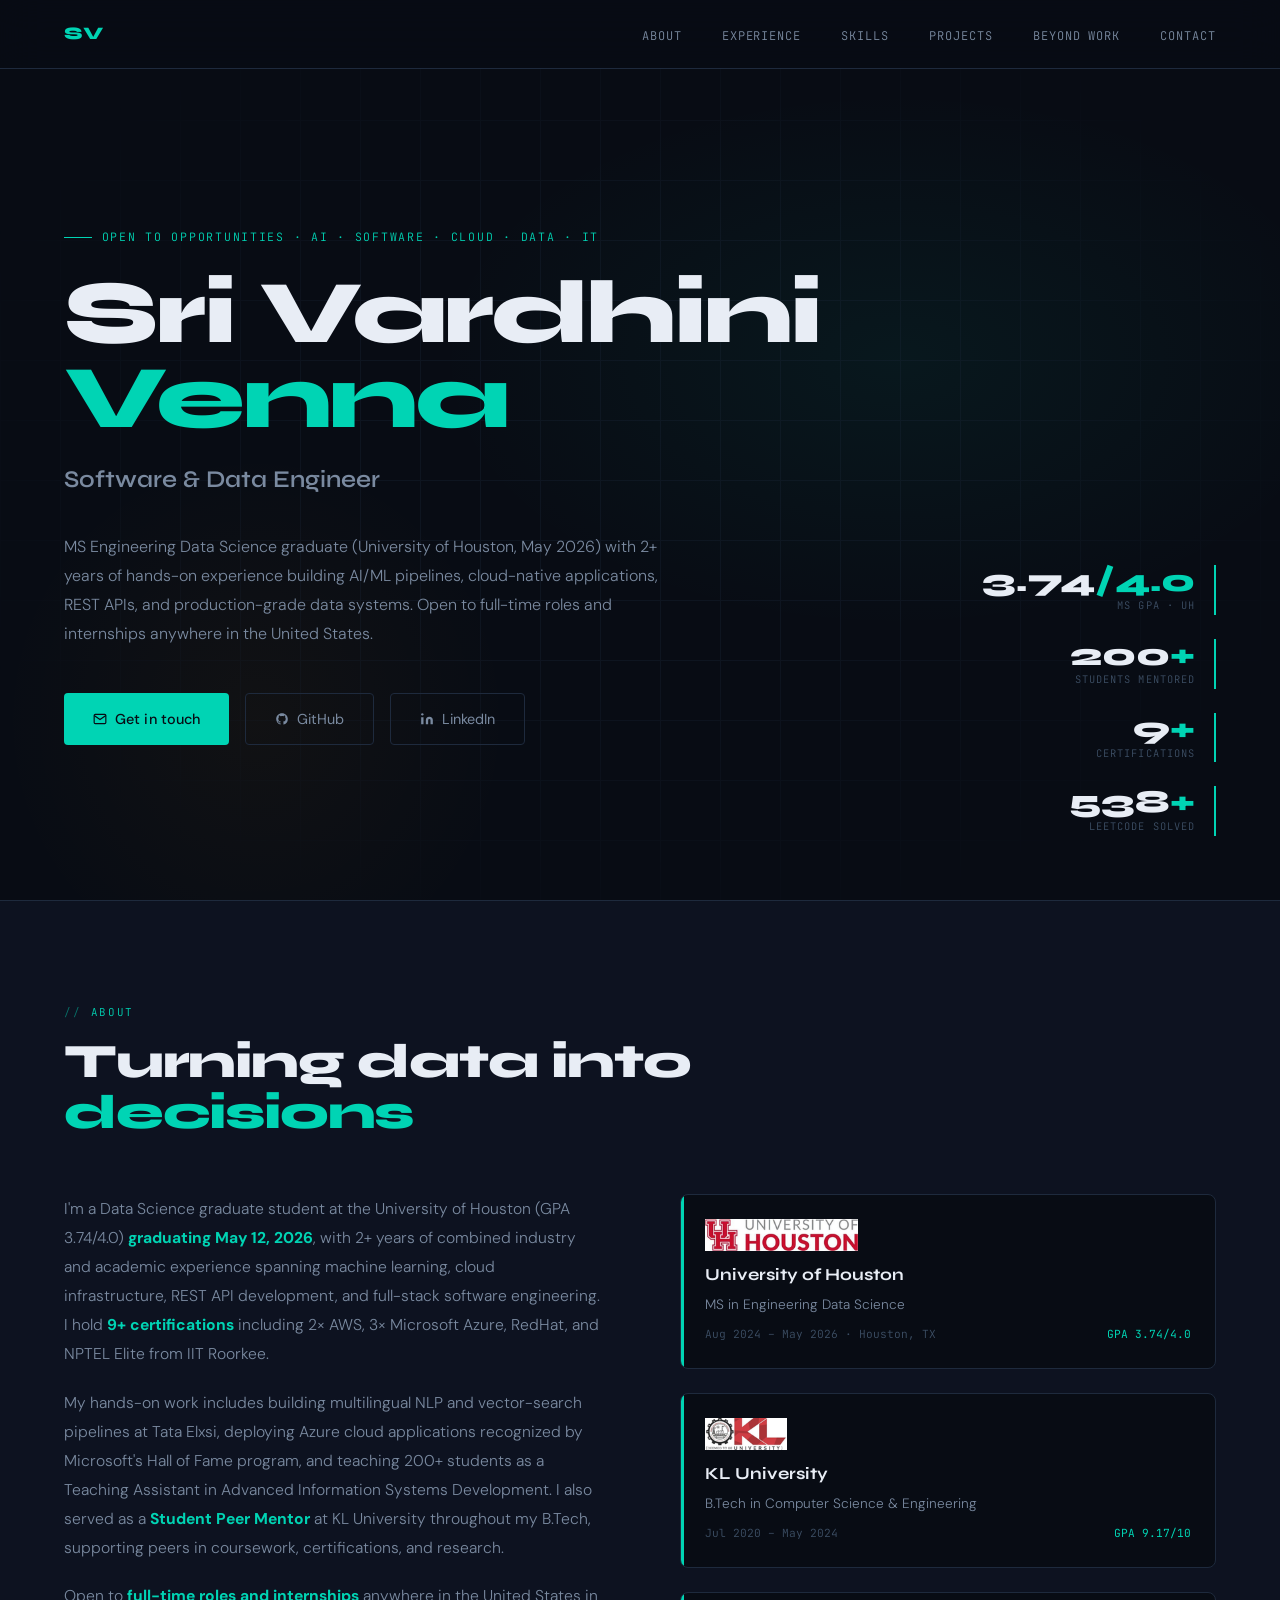
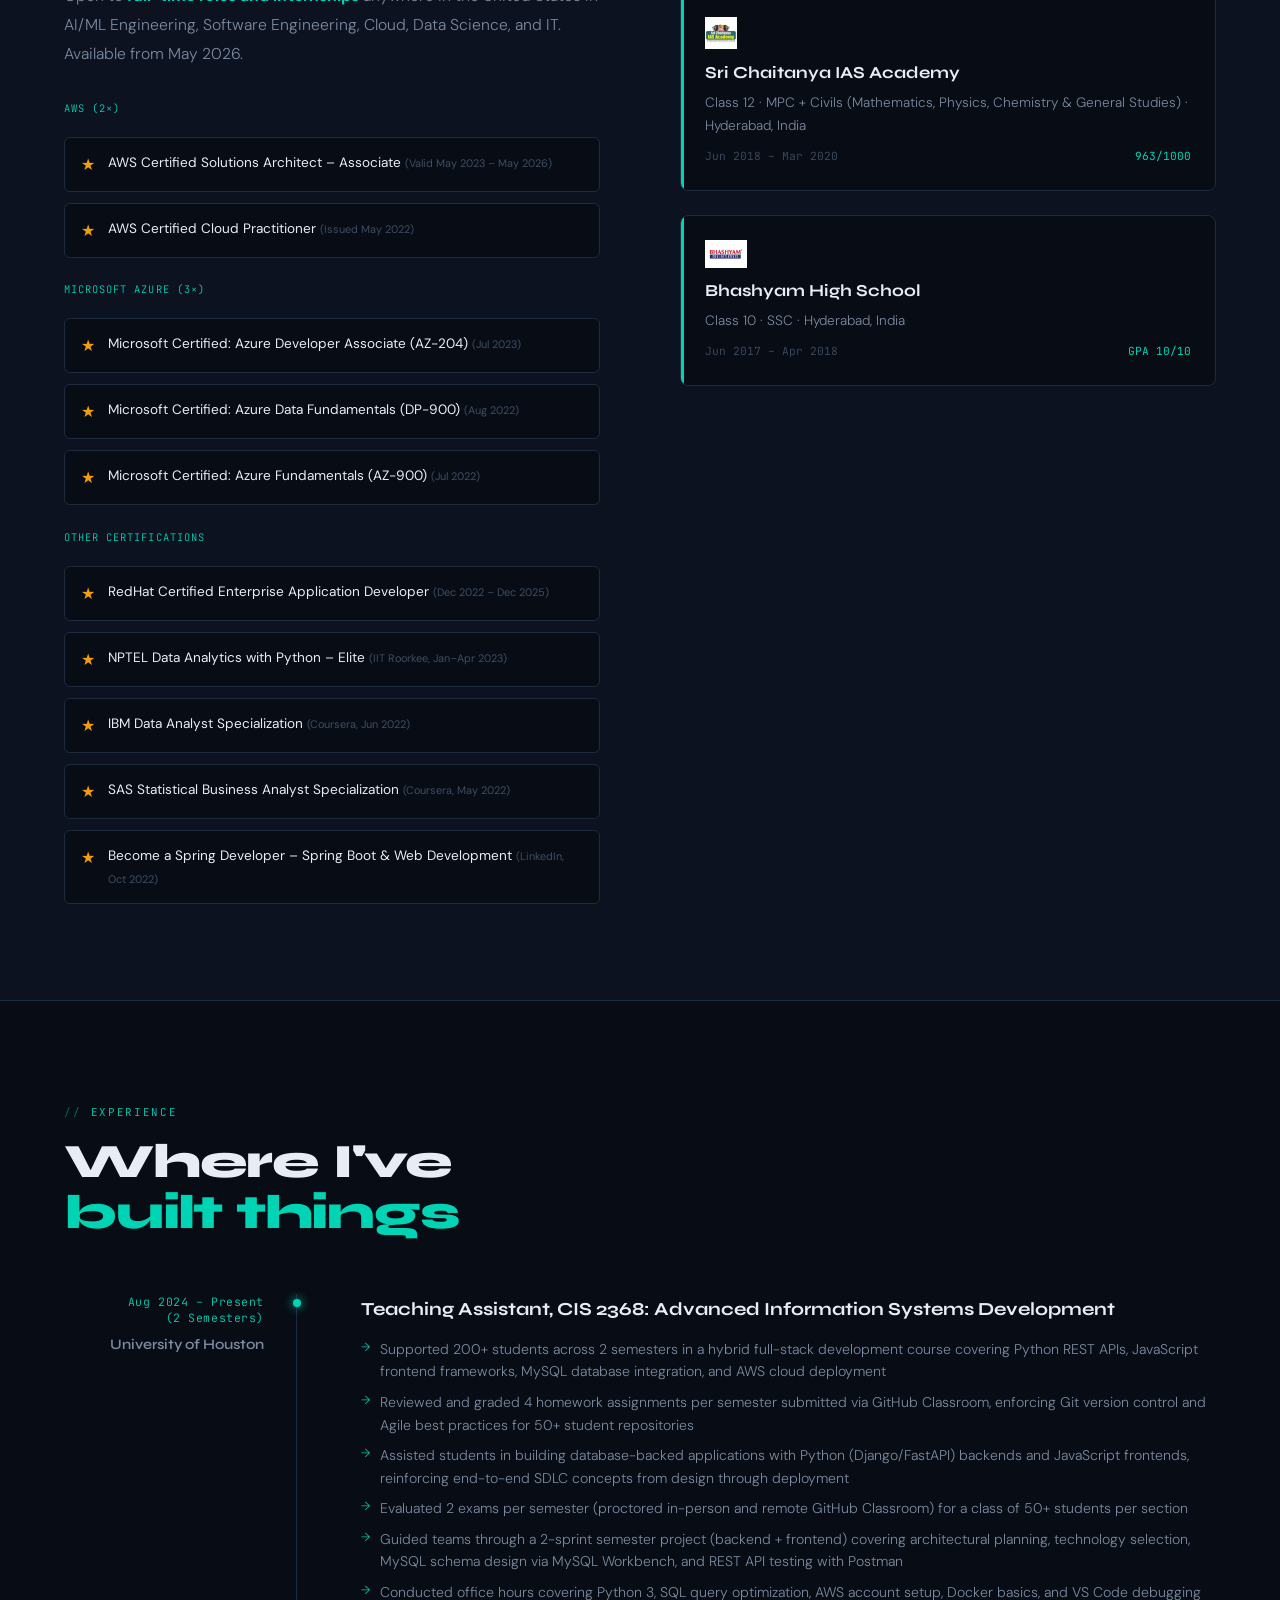
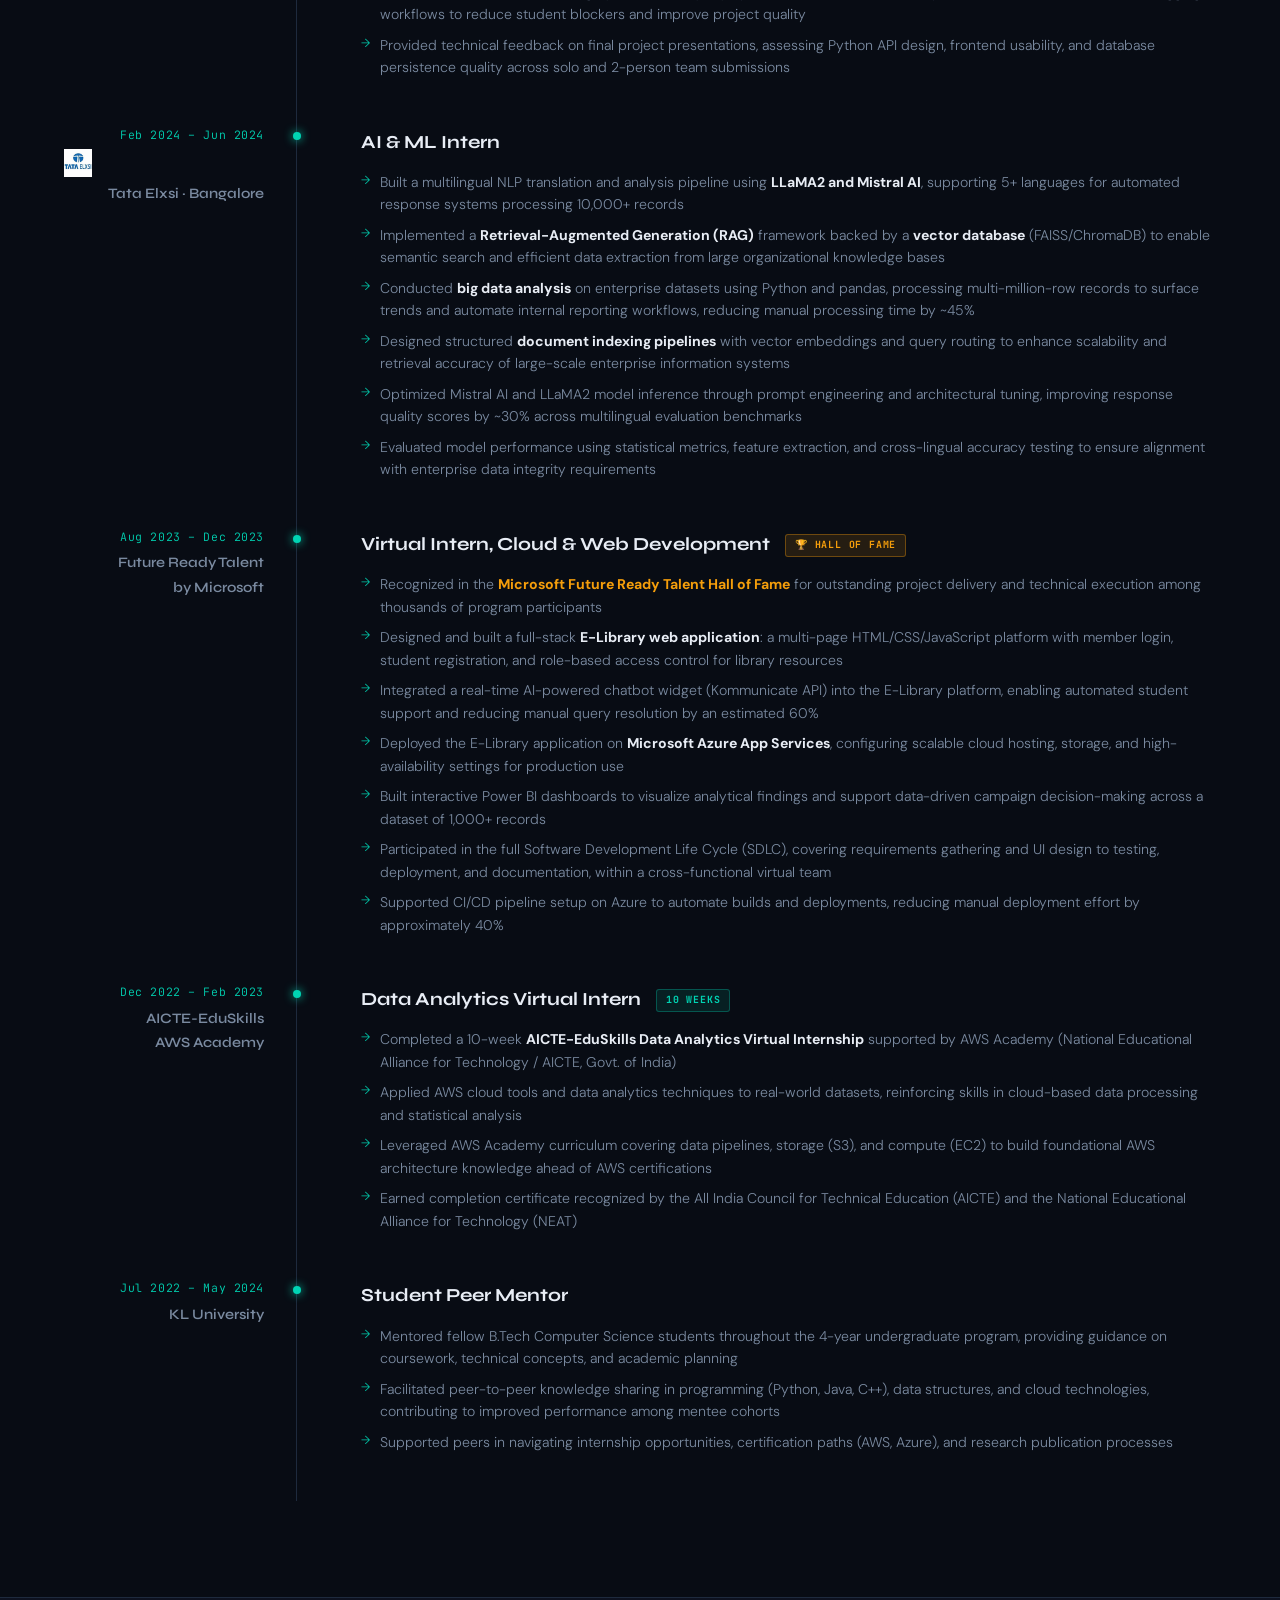
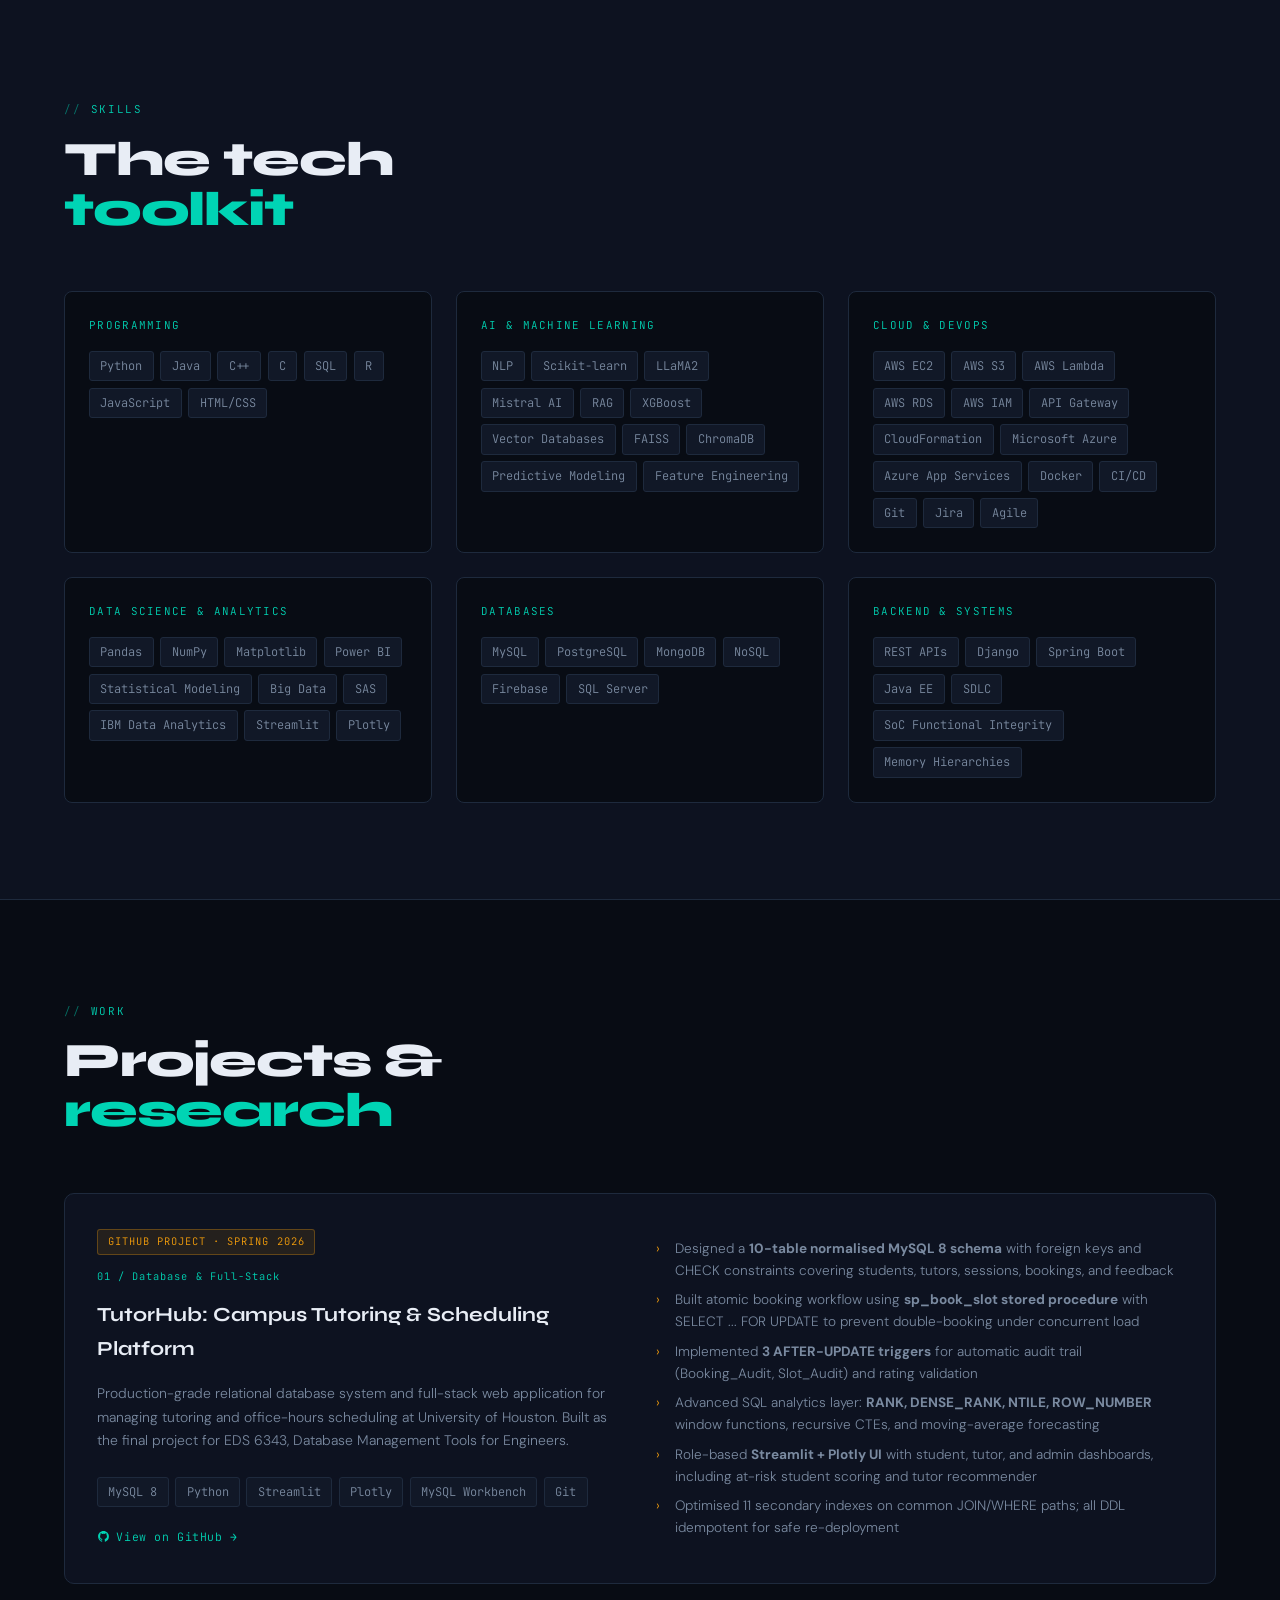
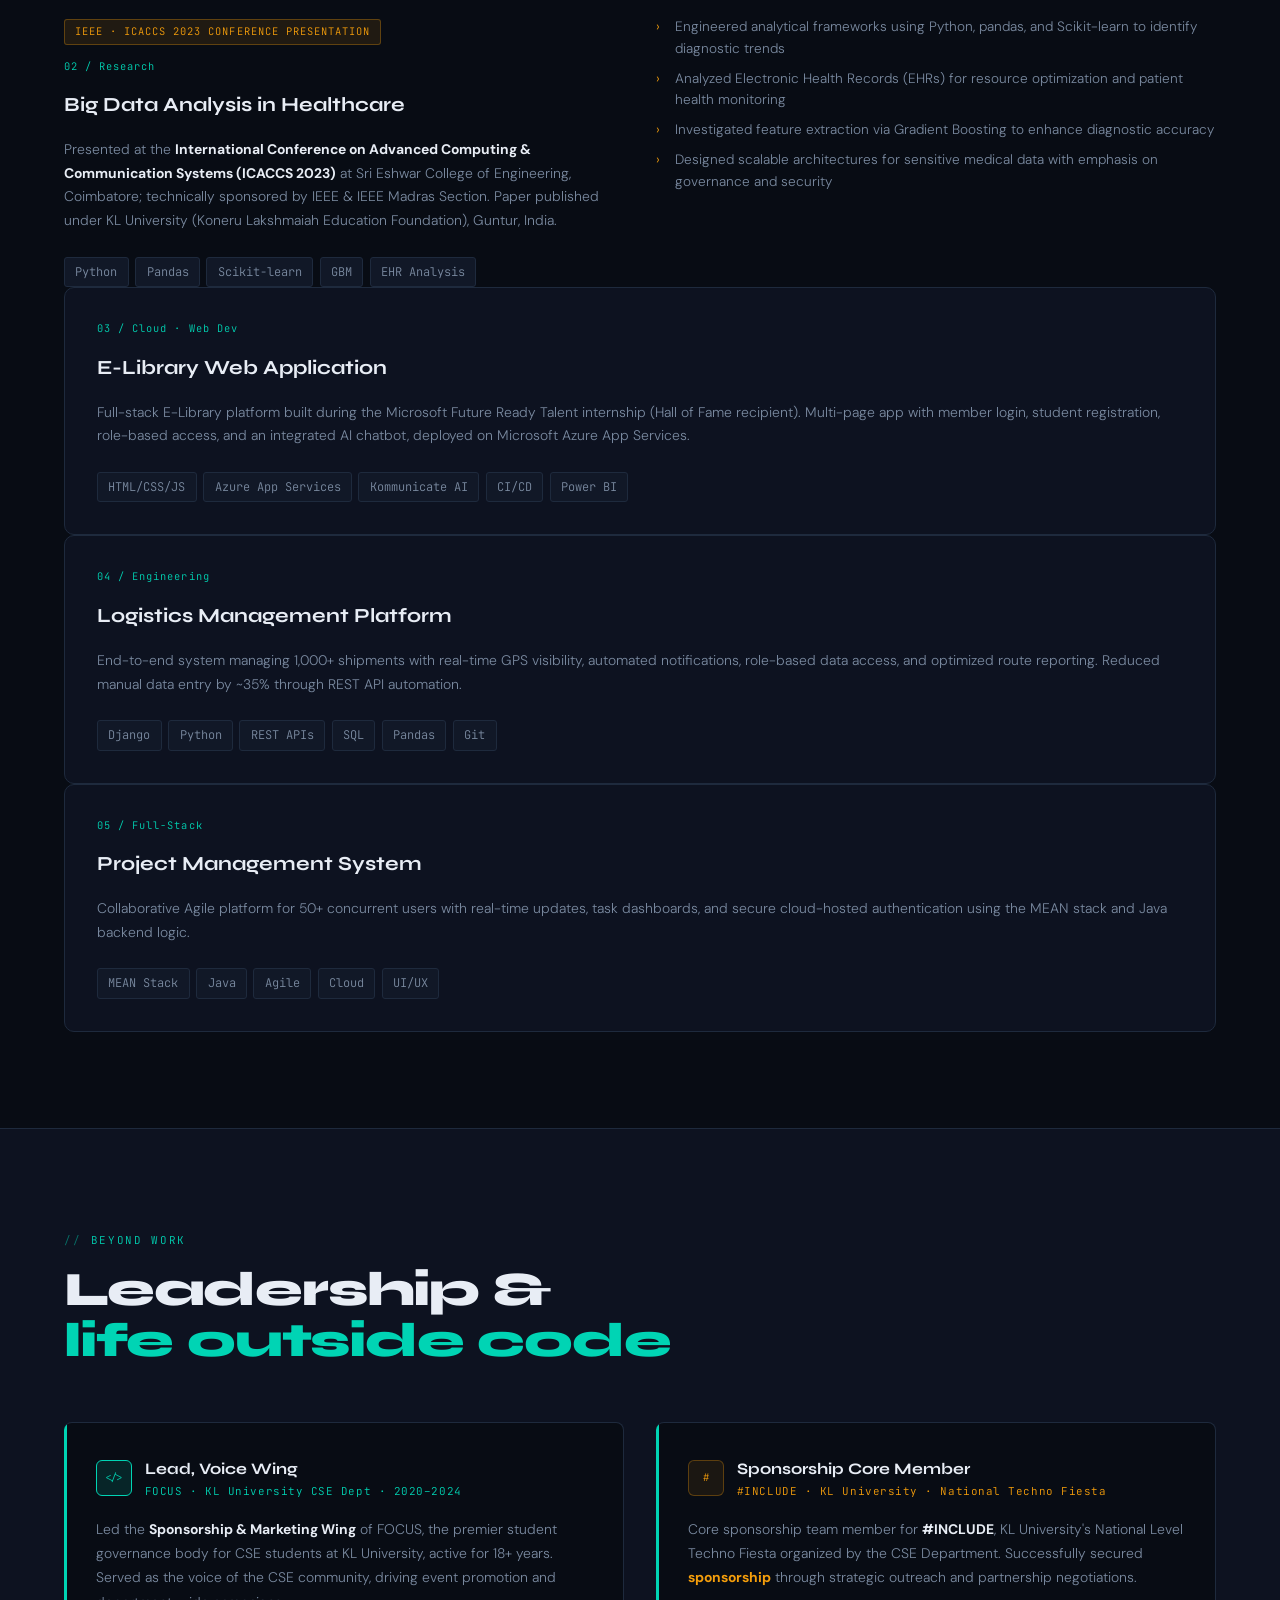
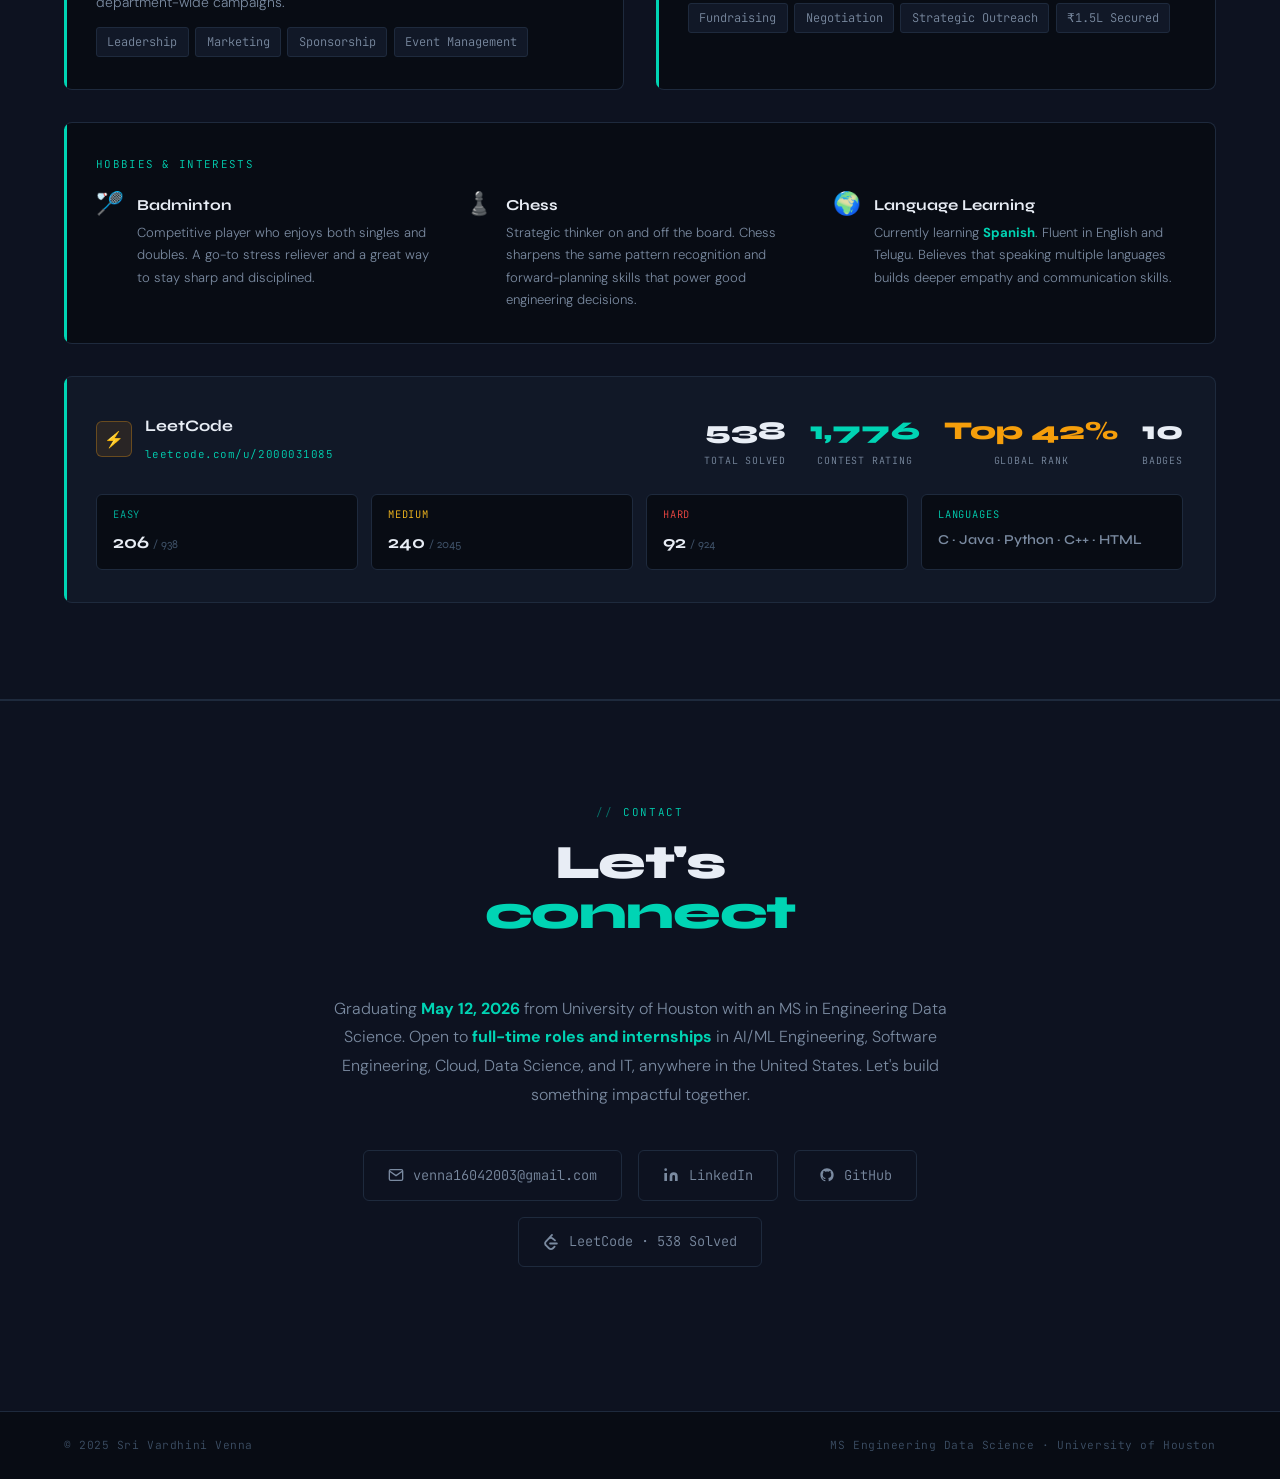
==== commit eb1fcbaa: "UPDATE" ====
--- a/index.html
+++ b/index.html
@@ -944,7 +944,7 @@
           </div>
         </div>
         <p style="font-size:0.87rem;color:var(--text-muted);line-height:1.75;margin-bottom:0.8rem;">
-          Core sponsorship team member for <strong style="color:var(--text)">#INCLUDE</strong>, KL University's National Level Techno Fiesta organized by the CSE Department. Successfully secured <strong style="color:var(--amber)">₹1,50,000 in sponsorship</strong> through strategic outreach and partnership negotiations.
+          Core sponsorship team member for <strong style="color:var(--text)">#INCLUDE</strong>, KL University's National Level Techno Fiesta organized by the CSE Department. Successfully secured <strong style="color:var(--amber)">sponsorship</strong> through strategic outreach and partnership negotiations.
         </p>
         <div style="display:flex;flex-wrap:wrap;gap:0.4rem;">
           <span class="tag">Fundraising</span><span class="tag">Negotiation</span><span class="tag">Strategic Outreach</span><span class="tag">₹1.5L Secured</span>
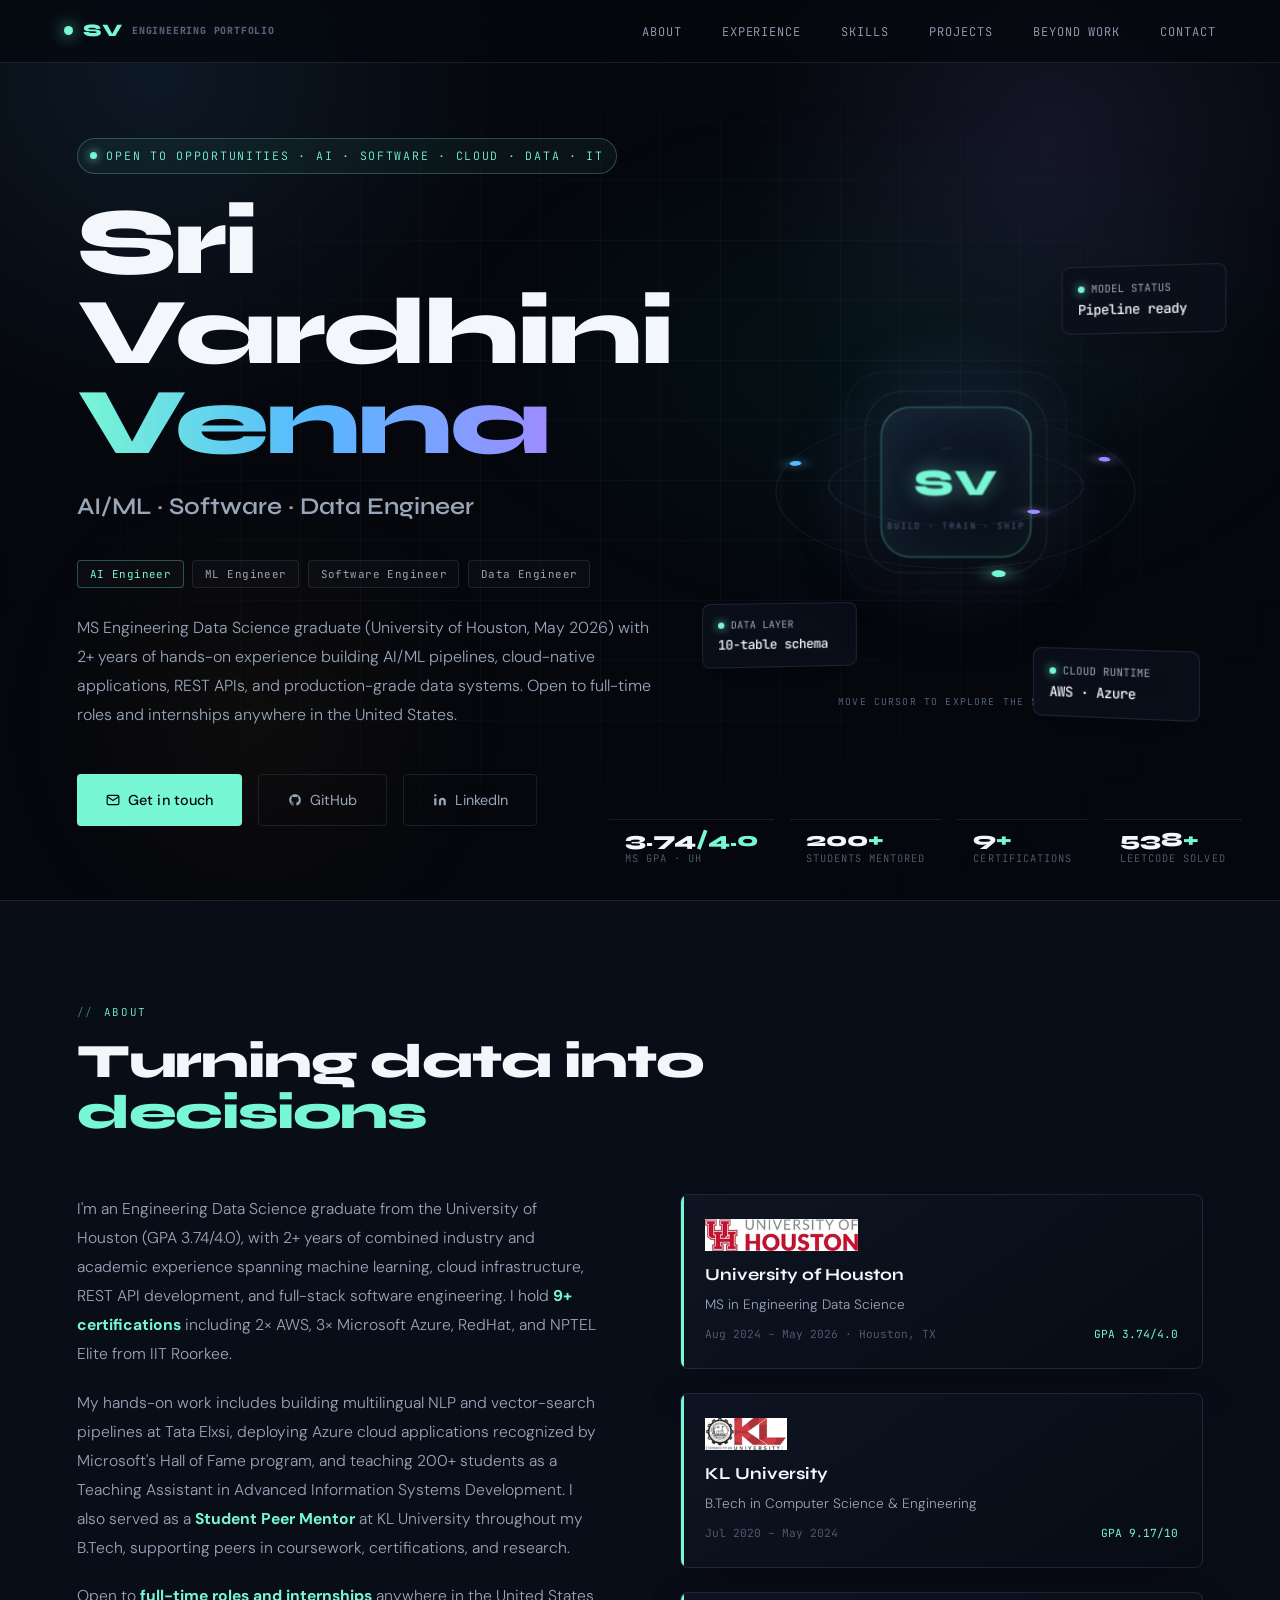
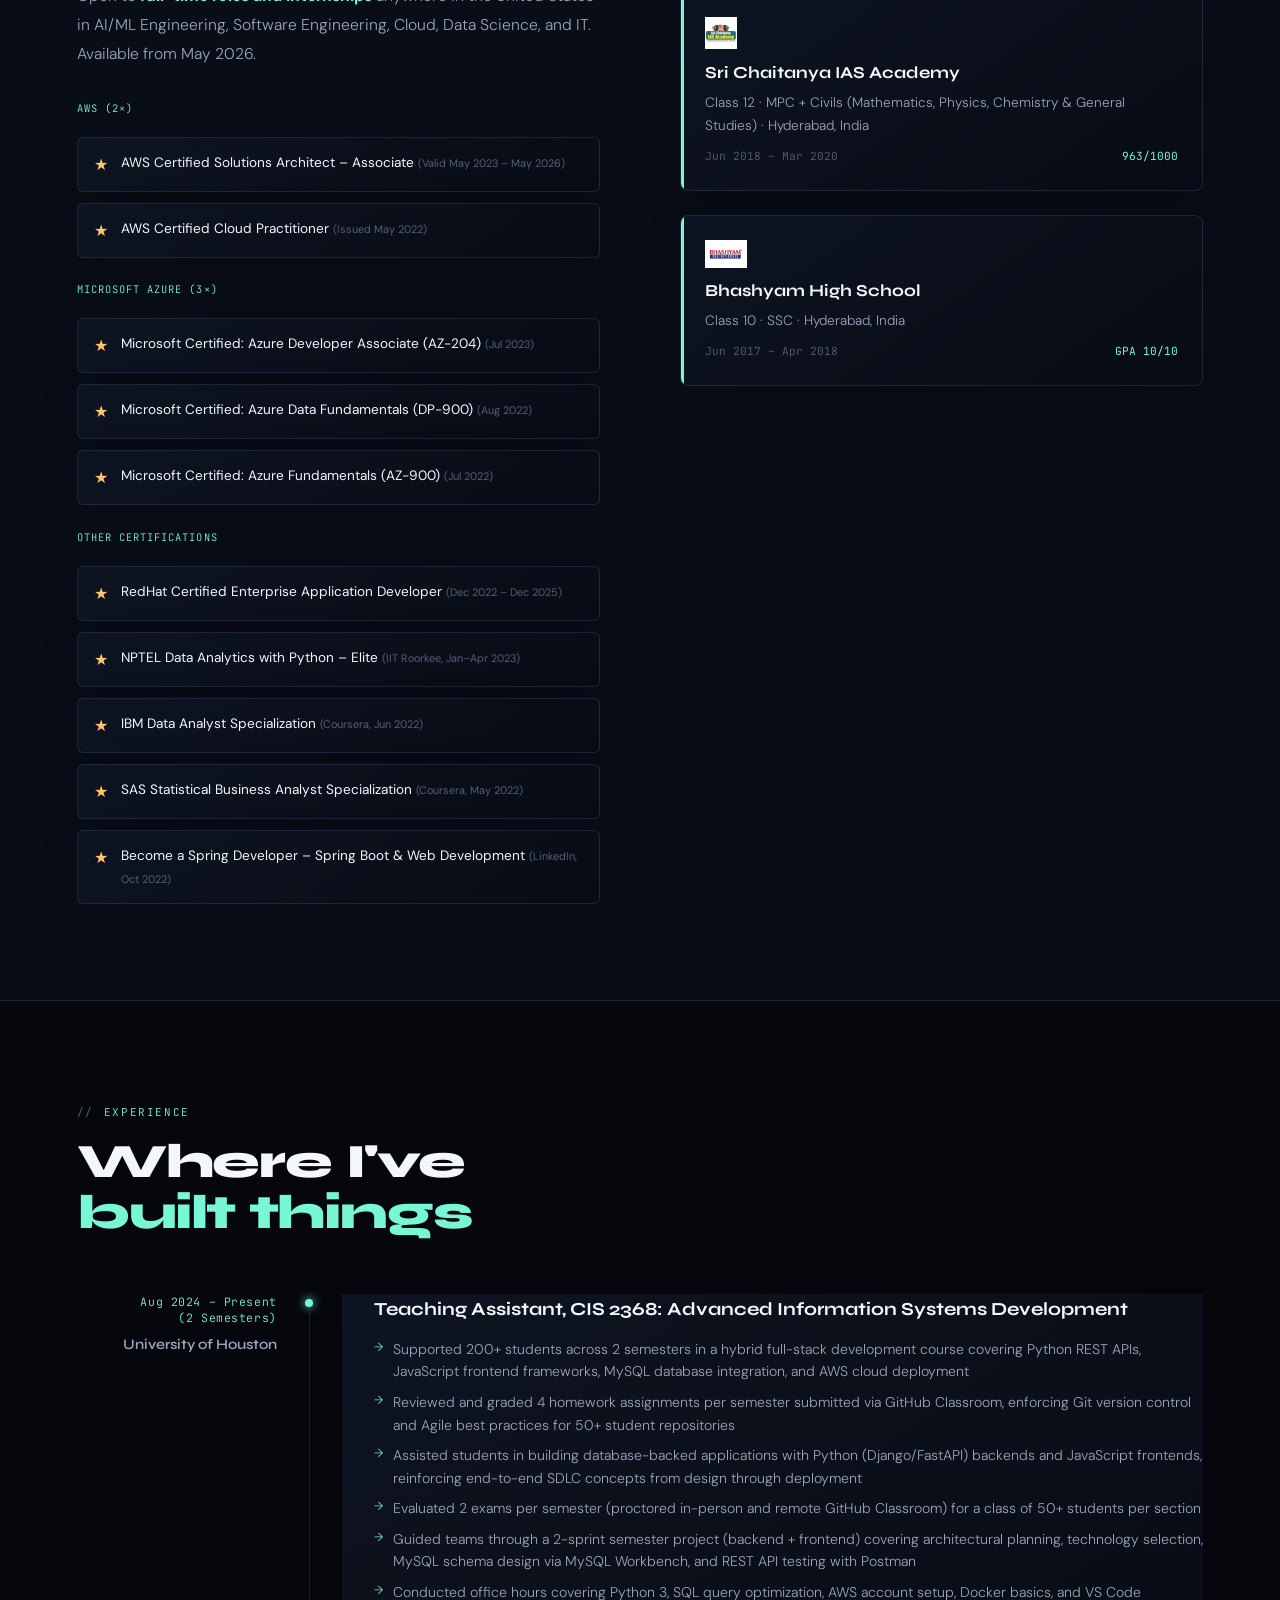
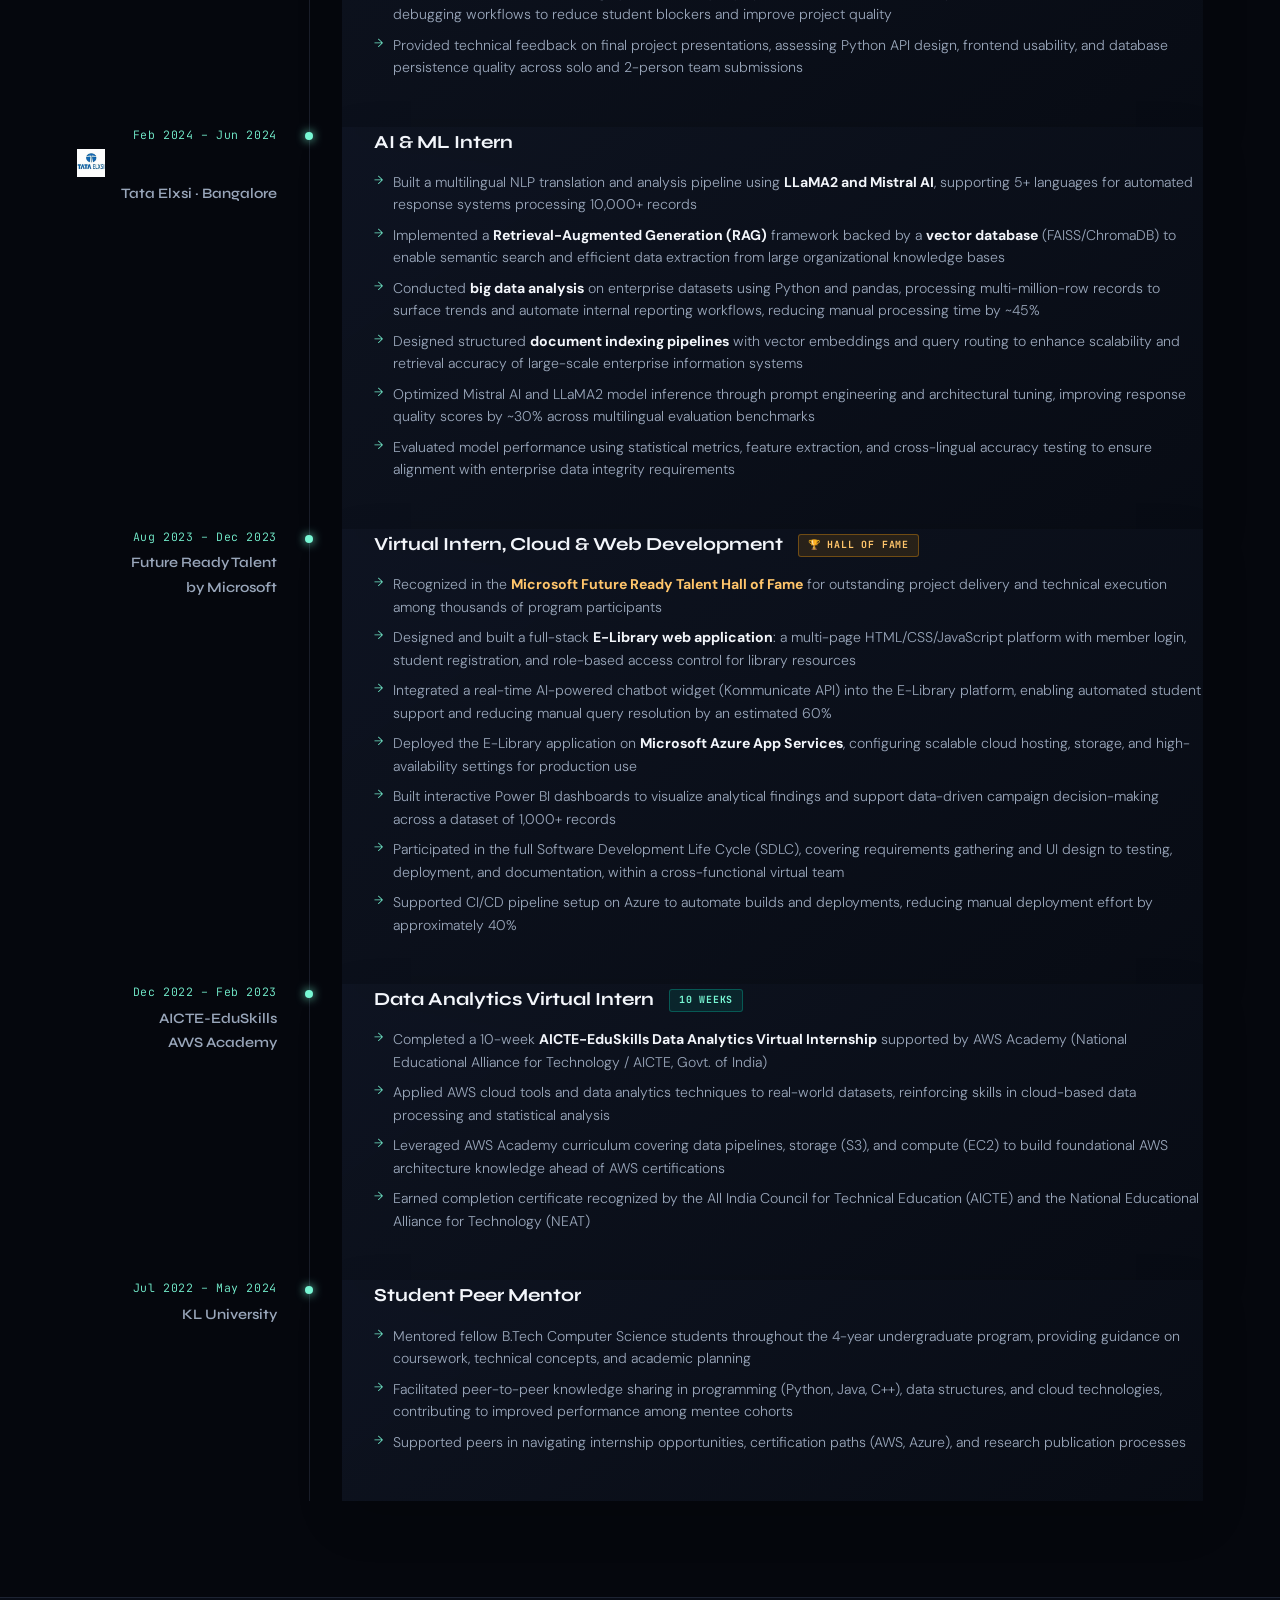
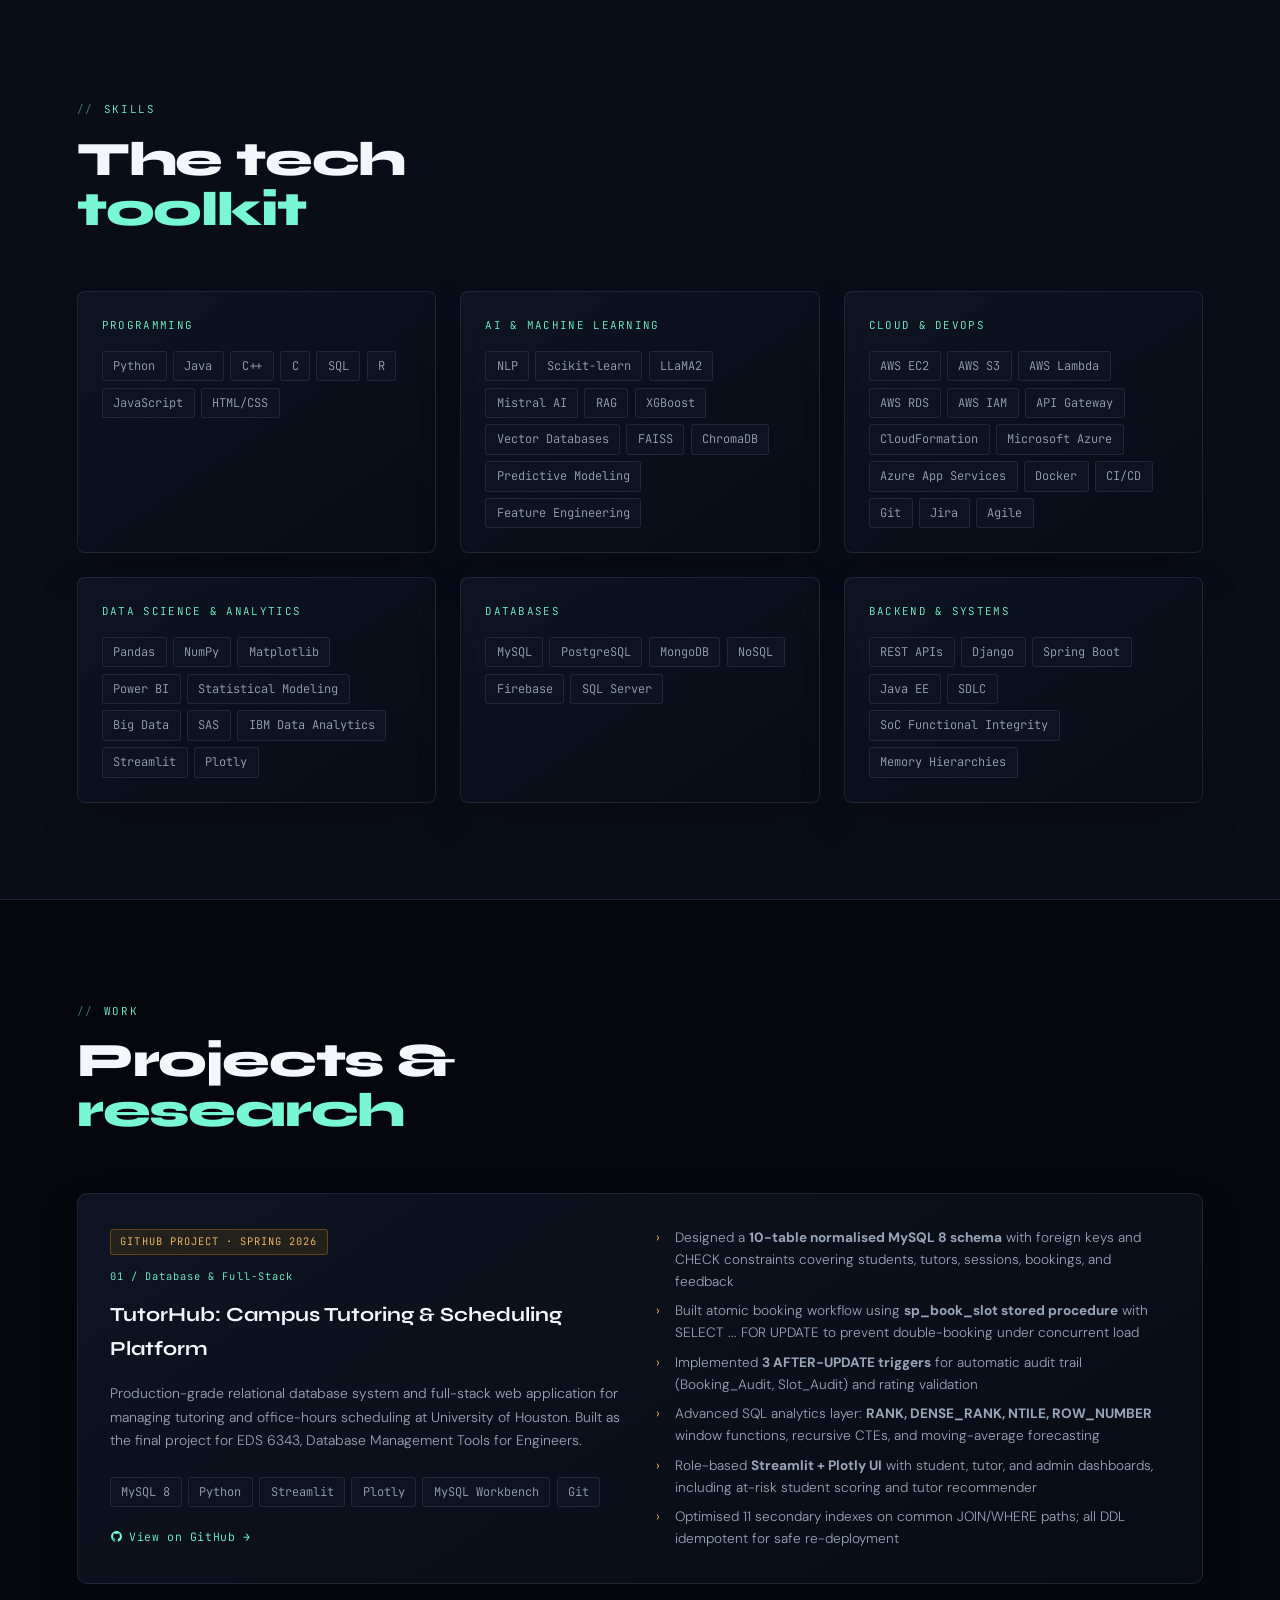
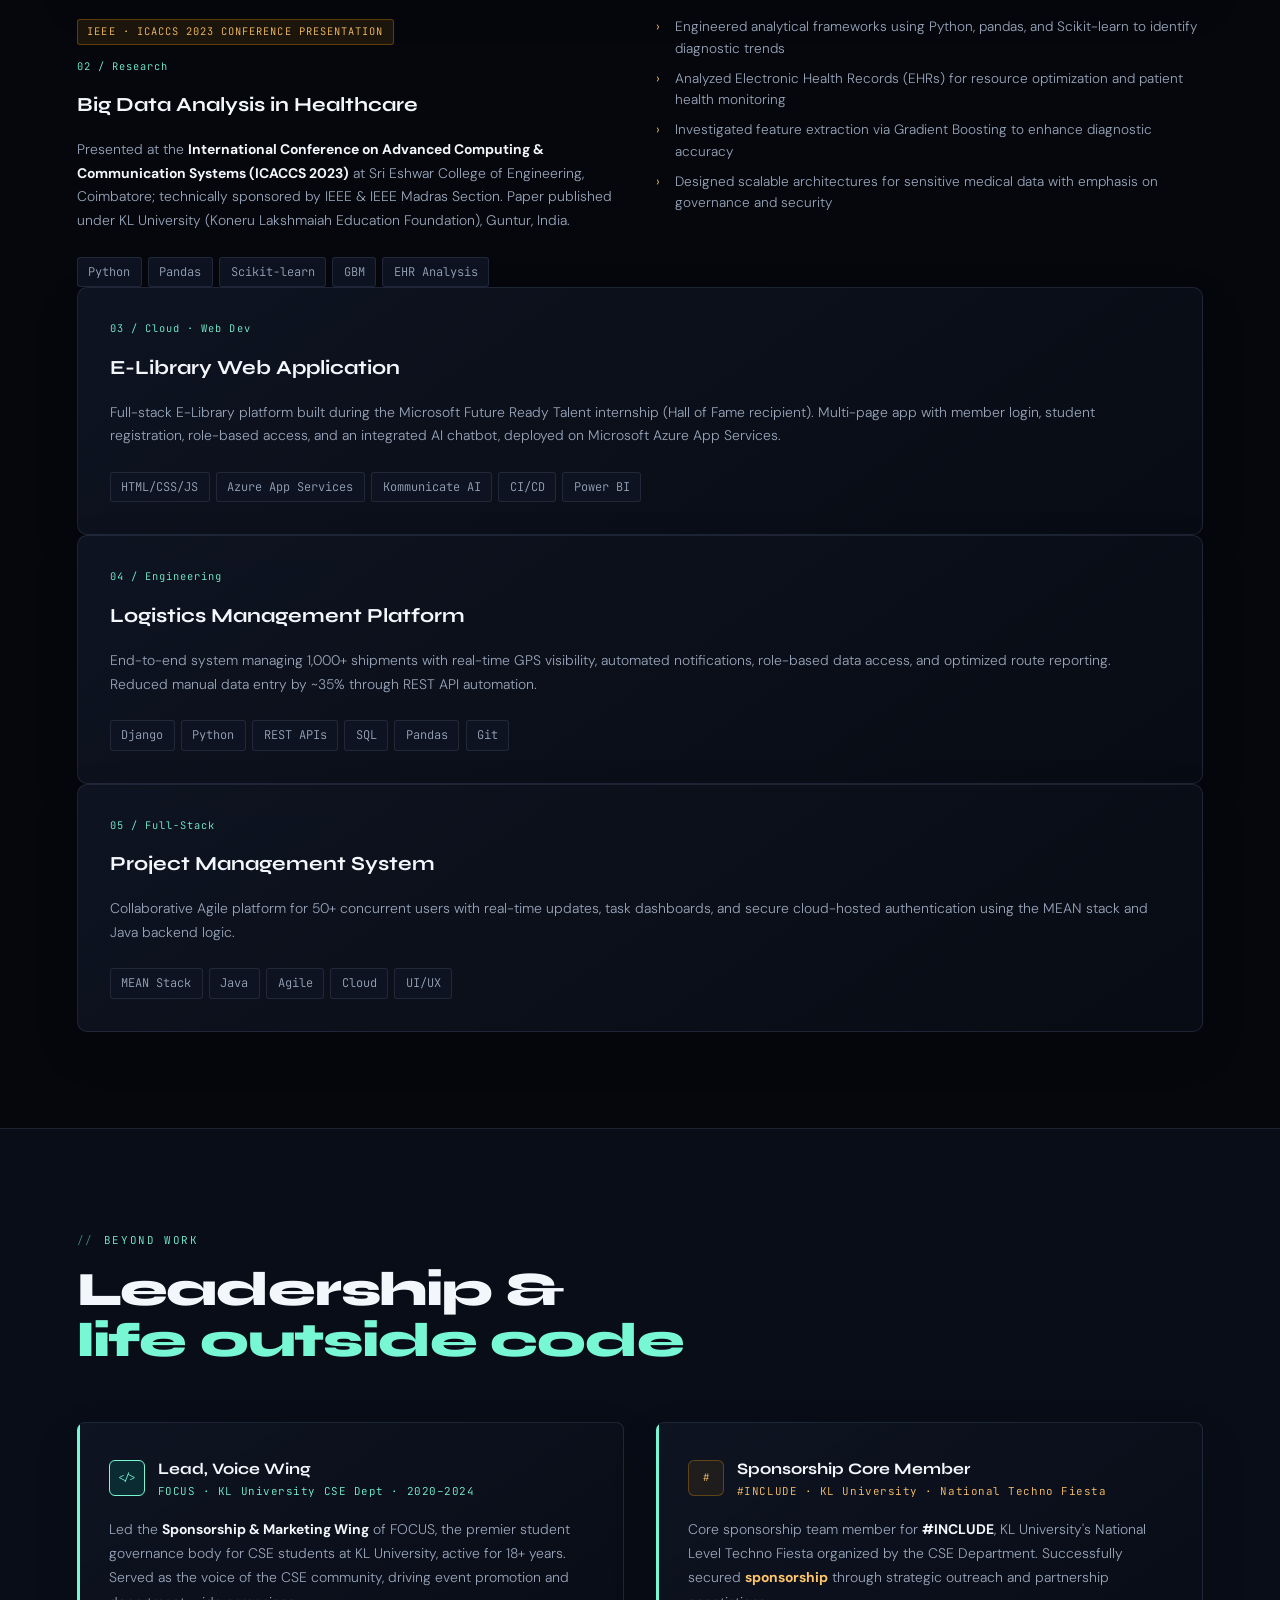
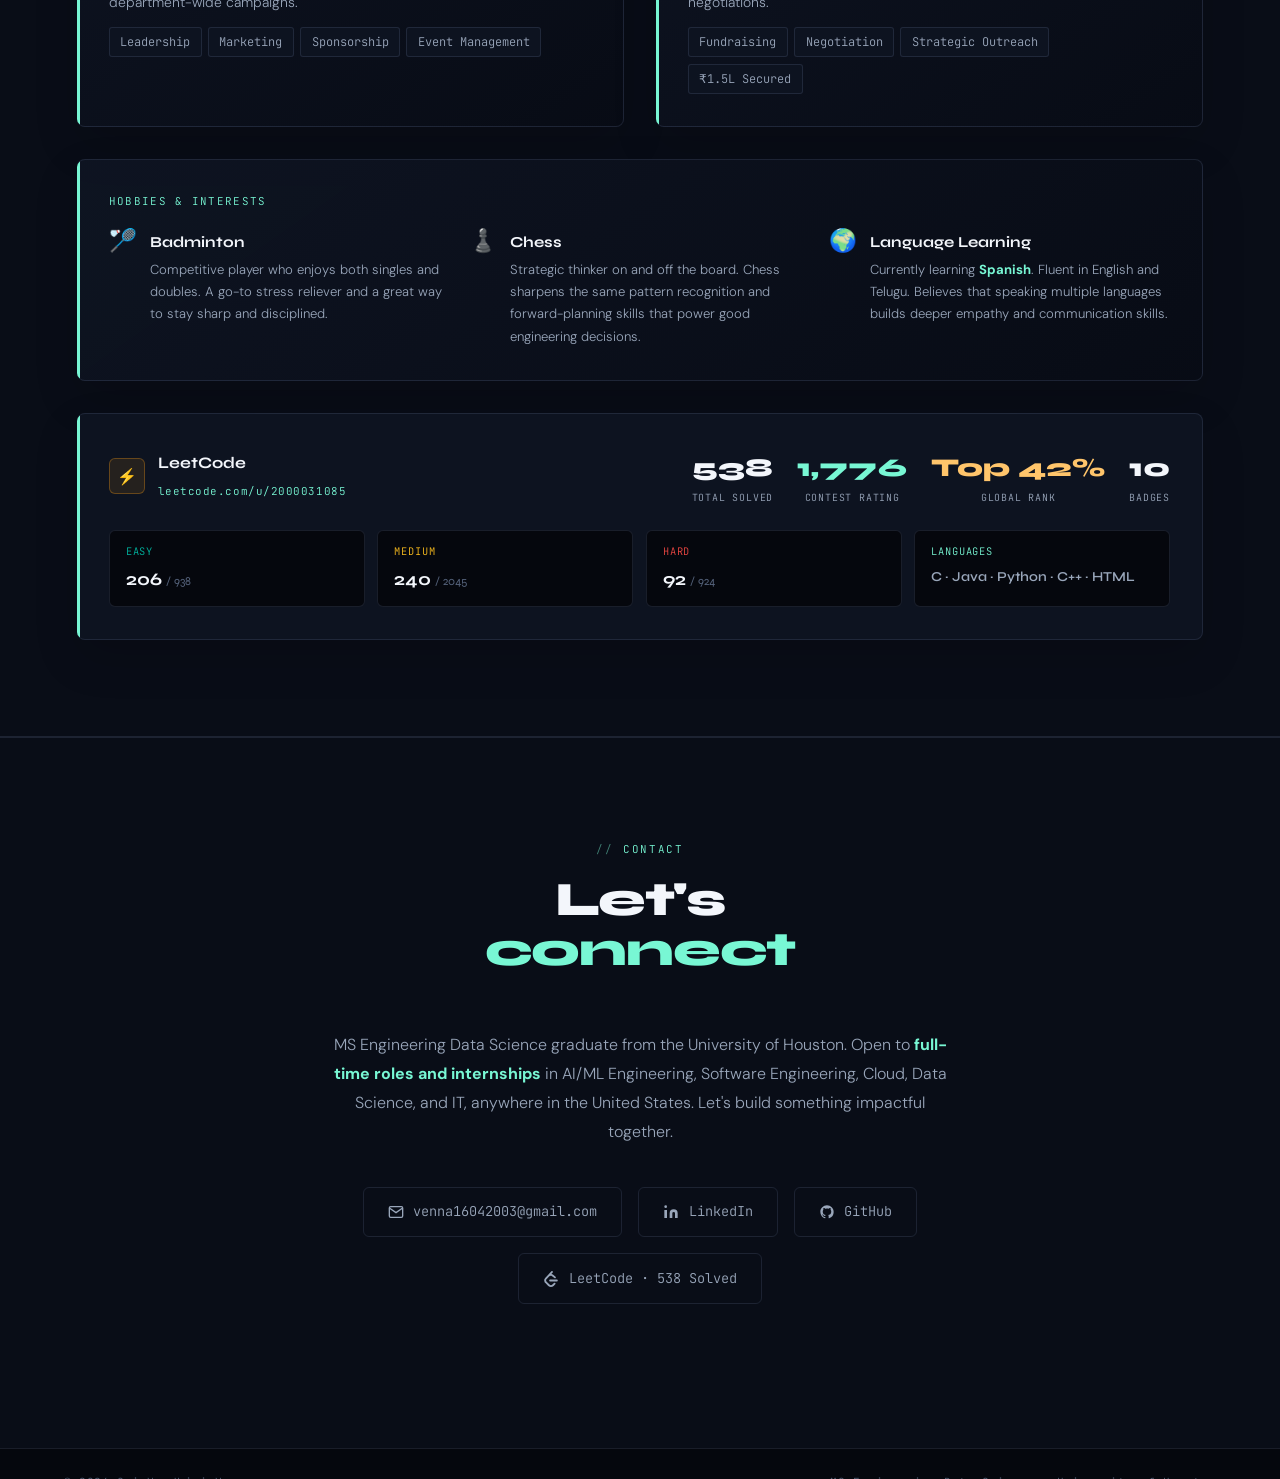
==== commit 38f7e44b: "Enhance hero section and add meta description Updated the hero section and added a meta description " ====
--- a/index.html
+++ b/index.html
@@ -4,6 +4,7 @@
   <meta charset="UTF-8" />
   <meta name="viewport" content="width=device-width, initial-scale=1.0" />
   <title>Sri Vardhini Venna | Data Scientist</title>
+  <meta name="description" content="Sri Vardhini Venna — AI/ML, software, and data engineer building production-ready intelligent systems, cloud applications, APIs, and data platforms." />
   <link rel="preconnect" href="https://fonts.googleapis.com" />
   <link rel="preconnect" href="https://fonts.gstatic.com" crossorigin />
   <link href="https://fonts.googleapis.com/css2?family=Syne:wght@400;600;700;800&family=DM+Sans:ital,wght@0,300;0,400;0,500;1,300&family=JetBrains+Mono:wght@300;400&display=swap" rel="stylesheet" />
@@ -487,13 +488,61 @@
       .tl-body { padding: 0.5rem 0 2rem; }
       footer { flex-direction: column; gap: 0.5rem; text-align: center; padding: 1.5rem 2rem; }
     }
+
+    /* ─── 2D / 3D HYBRID EXPERIENCE ─── */
+    :root { --bg:#05070d; --surface:#090d17; --surface2:#0d1320; --border:rgba(130,151,190,.16); --teal:#78f7d4; --teal-dim:#38cfa8; --violet:#9d8cff; --blue:#56b8ff; --amber:#ffc56b; --text:#f3f6fb; --text-muted:#99a6ba; --text-dim:#536078; }
+    body::before { content:''; position:fixed; inset:0; z-index:-2; pointer-events:none; background:radial-gradient(circle at 12% 8%,rgba(86,184,255,.10),transparent 26%),radial-gradient(circle at 82% 16%,rgba(157,140,255,.11),transparent 24%),var(--bg); }
+    nav { padding:1rem clamp(1.25rem,5vw,5.5rem); background:rgba(5,7,13,.72); }
+    .nav-logo { display:flex; align-items:center; gap:.65rem; }
+    .nav-logo::before { content:''; width:9px; height:9px; border-radius:50%; background:var(--teal); box-shadow:0 0 16px var(--teal); }
+    .nav-role { font-family:var(--font-mono); font-size:.62rem; color:var(--text-dim); letter-spacing:.08em; }
+    section { padding-left:clamp(1.25rem,6vw,7rem); padding-right:clamp(1.25rem,6vw,7rem); }
+    #hero { min-height:100svh; display:grid; grid-template-columns:minmax(0,1.08fr) minmax(340px,.92fr); gap:4vw; padding-left:clamp(1.25rem,6vw,7rem); padding-right:clamp(1.25rem,6vw,7rem); }
+    .hero-content { max-width:760px; }
+    h1.hero-name { font-size:clamp(3.6rem,7.4vw,7rem); }
+    h1.hero-name span { background:linear-gradient(90deg,var(--teal),var(--blue),var(--violet)); -webkit-background-clip:text; background-clip:text; color:transparent; }
+    .hero-eyebrow { padding:.45rem .75rem; border:1px solid rgba(120,247,212,.25); border-radius:99px; background:rgba(120,247,212,.05); }
+    .hero-eyebrow::before { width:7px; height:7px; border-radius:50%; box-shadow:0 0 10px var(--teal); }
+    .role-strip { display:flex; flex-wrap:wrap; gap:.55rem; margin:0 0 1.65rem; opacity:0; animation:fadeUp .7s .58s forwards; }
+    .role-pill { padding:.38rem .72rem; border:1px solid var(--border); border-radius:4px; color:var(--text-muted); background:rgba(255,255,255,.025); font:400 .68rem var(--font-mono); letter-spacing:.04em; }
+    .role-pill:first-child { color:var(--teal); border-color:rgba(120,247,212,.3); }
+    .hero-lab { position:relative; min-height:560px; perspective:1200px; display:grid; place-items:center; z-index:1; }
+    .lab-stage { width:min(470px,100%); aspect-ratio:1; position:relative; transform-style:preserve-3d; transition:transform .25s ease-out; }
+    .lab-glow { position:absolute; inset:12%; border-radius:50%; background:radial-gradient(circle,rgba(86,184,255,.16),rgba(157,140,255,.05) 48%,transparent 68%); filter:blur(15px); transform:translateZ(-90px); }
+    .core { position:absolute; left:50%; top:50%; width:142px; height:142px; transform:translate(-50%,-50%) translateZ(70px); border:1px solid rgba(120,247,212,.42); border-radius:28px; background:linear-gradient(145deg,rgba(19,29,47,.93),rgba(7,11,20,.92)); box-shadow:0 30px 70px rgba(0,0,0,.45),inset 0 0 45px rgba(120,247,212,.08); display:grid; place-items:center; }
+    .core::before,.core::after { content:''; position:absolute; inset:-16px; border:1px solid rgba(120,247,212,.12); border-radius:36px; animation:pulse 3s ease-in-out infinite; }
+    .core::after { inset:-34px; border-color:rgba(86,184,255,.08); animation-delay:1.5s; }
+    .core-mark { font:800 2.2rem var(--font-display); color:var(--teal); text-shadow:0 0 20px rgba(120,247,212,.45); }
+    .core small { position:absolute; bottom:24px; font:400 .52rem var(--font-mono); color:var(--text-dim); letter-spacing:.18em; }
+    .orbit { position:absolute; inset:12%; border:1px solid rgba(126,149,185,.14); border-radius:50%; transform:rotateX(65deg) rotateZ(-18deg); transform-style:preserve-3d; animation:spin 20s linear infinite; }
+    .orbit.two { inset:23%; transform:rotateX(72deg) rotateZ(52deg); animation-duration:13s; animation-direction:reverse; border-color:rgba(157,140,255,.18); }
+    .node { position:absolute; width:12px; height:12px; border-radius:50%; background:var(--blue); box-shadow:0 0 18px var(--blue); }
+    .node.a { left:8%; top:22%; } .node.b { right:2%; top:47%; background:var(--violet); box-shadow:0 0 18px var(--violet); } .node.c { left:42%; bottom:-5%; background:var(--teal); box-shadow:0 0 18px var(--teal); }
+    .data-card { position:absolute; width:148px; padding:.8rem .9rem; border:1px solid var(--border); border-radius:8px; background:rgba(10,15,26,.86); backdrop-filter:blur(12px); box-shadow:0 16px 45px rgba(0,0,0,.28); font:.61rem var(--font-mono); color:var(--text-muted); transform-style:preserve-3d; }
+    .data-card strong { display:block; margin-top:.28rem; color:var(--text); font-size:.78rem; font-weight:500; }
+    .data-card::before { content:''; display:inline-block; width:6px; height:6px; margin-right:6px; border-radius:50%; background:var(--teal); box-shadow:0 0 8px var(--teal); }
+    .card-ai { top:8%; right:-2%; transform:translateZ(110px) rotateY(-9deg); }
+    .card-data { bottom:12%; left:-2%; transform:translateZ(40px) rotateY(8deg); }
+    .card-cloud { bottom:5%; right:4%; transform:translateZ(130px) rotateY(-12deg); }
+    .lab-caption { position:absolute; bottom:2%; left:50%; transform:translateX(-50%); white-space:nowrap; color:var(--text-dim); font:.6rem var(--font-mono); letter-spacing:.12em; }
+    .hero-stats { right:clamp(1.25rem,3vw,4rem); bottom:2rem; flex-direction:row; gap:1rem; }
+    .stat { text-align:left; border-right:0; border-top:1px solid var(--border); padding:.65rem 1rem 0; }
+    .stat-num { font-size:1.25rem; }
+    .edu-card,.project-card,.skill-block,.cert-item,.tl-body { background:linear-gradient(145deg,rgba(15,21,35,.92),rgba(8,12,21,.95)); box-shadow:0 18px 45px rgba(0,0,0,.14); }
+    .edu-card:hover,.project-card:hover,.skill-block:hover { transform:translateY(-4px); border-color:rgba(120,247,212,.38); }
+    .project-card,.skill-block,.edu-card { transition:transform .25s ease,border-color .25s ease; }
+    @keyframes spin { to { transform:rotateX(65deg) rotateZ(342deg); } }
+    @keyframes pulse { 0%,100%{opacity:.3;transform:scale(.94)} 50%{opacity:1;transform:scale(1.03)} }
+    @media (max-width:1050px) { #hero { grid-template-columns:1fr; padding-top:8rem; } .hero-lab { min-height:440px; } .lab-stage { width:390px; } .hero-stats { display:none; } }
+    @media (max-width:600px) { .nav-role{display:none}.hero-lab{min-height:350px}.lab-stage{width:310px}.data-card{width:120px;font-size:.52rem}.core{width:112px;height:112px}.core-mark{font-size:1.7rem}.role-strip{gap:.4rem} #beyond>div[style*="grid-template-columns"]{grid-template-columns:1fr!important} #beyond [style*="grid-column:span 2"]{grid-column:span 1!important} #beyond [style*="repeat(3,1fr)"]{grid-template-columns:1fr!important} }
+    @media (prefers-reduced-motion:reduce) { html{scroll-behavior:auto} *,*::before,*::after{animation-duration:.01ms!important;animation-iteration-count:1!important;transition-duration:.01ms!important} }
   </style>
 </head>
 <body>
 
   <!-- NAV -->
   <nav>
-    <div class="nav-logo">SV</div>
+    <div class="nav-logo">SV <span class="nav-role">ENGINEERING PORTFOLIO</span></div>
     <ul class="nav-links">
       <li><a href="#about">About</a></li>
       <li><a href="#experience">Experience</a></li>
@@ -511,7 +560,11 @@
     <div class="hero-content">
       <div class="hero-eyebrow">Open to opportunities · AI · Software · Cloud · Data · IT</div>
       <h1 class="hero-name">Sri Vardhini<br/><span>Venna</span></h1>
-      <div class="hero-title">Software &amp; Data Engineer</div>
+      <div class="hero-title">AI/ML · Software · Data Engineer</div>
+      <div class="role-strip" aria-label="Target roles">
+        <span class="role-pill">AI Engineer</span><span class="role-pill">ML Engineer</span>
+        <span class="role-pill">Software Engineer</span><span class="role-pill">Data Engineer</span>
+      </div>
       <p class="hero-desc">
         MS Engineering Data Science graduate (University of Houston, May 2026) with 2+ years of hands-on
         experience building AI/ML pipelines, cloud-native applications, REST APIs, and production-grade
@@ -532,6 +585,18 @@
         </a>
       </div>
     </div>
+    <div class="hero-lab" aria-label="Interactive engineering system visualization">
+      <div class="lab-stage" id="labStage">
+        <div class="lab-glow"></div>
+        <div class="orbit"><i class="node a"></i><i class="node b"></i><i class="node c"></i></div>
+        <div class="orbit two"><i class="node a"></i><i class="node b"></i></div>
+        <div class="core"><span class="core-mark">SV</span><small>BUILD · TRAIN · SHIP</small></div>
+        <div class="data-card card-ai">MODEL STATUS<strong>Pipeline ready</strong></div>
+        <div class="data-card card-data">DATA LAYER<strong>10-table schema</strong></div>
+        <div class="data-card card-cloud">CLOUD RUNTIME<strong>AWS · Azure</strong></div>
+        <div class="lab-caption">MOVE CURSOR TO EXPLORE THE SYSTEM</div>
+      </div>
+    </div>
     <div class="hero-stats">
       <div class="stat">
         <div class="stat-num">3.74<span>/4.0</span></div>
@@ -558,7 +623,7 @@
     <h2 class="section-title">Turning data into<br/><em>decisions</em></h2>
     <div class="about-grid">
       <div class="about-text reveal">
-        <p>I'm a Data Science graduate student at the University of Houston (GPA 3.74/4.0) <strong style="color:var(--teal)">graduating May 12, 2026</strong>, with 2+ years of combined industry and academic experience spanning machine learning, cloud infrastructure, REST API development, and full-stack software engineering. I hold <strong style="color:var(--teal)">9+ certifications</strong> including 2× AWS, 3× Microsoft Azure, RedHat, and NPTEL Elite from IIT Roorkee.</p>
+        <p>I'm an Engineering Data Science graduate from the University of Houston (GPA 3.74/4.0), with 2+ years of combined industry and academic experience spanning machine learning, cloud infrastructure, REST API development, and full-stack software engineering. I hold <strong style="color:var(--teal)">9+ certifications</strong> including 2× AWS, 3× Microsoft Azure, RedHat, and NPTEL Elite from IIT Roorkee.</p>
         <p>My hands-on work includes building multilingual NLP and vector-search pipelines at Tata Elxsi, deploying Azure cloud applications recognized by Microsoft's Hall of Fame program, and teaching 200+ students as a Teaching Assistant in Advanced Information Systems Development. I also served as a <strong style="color:var(--teal)">Student Peer Mentor</strong> at KL University throughout my B.Tech, supporting peers in coursework, certifications, and research.</p>
         <p>Open to <strong style="color:var(--teal)">full-time roles and internships</strong> anywhere in the United States in AI/ML Engineering, Software Engineering, Cloud, Data Science, and IT. Available from May 2026.</p>
 
@@ -1036,7 +1101,7 @@
     <div class="contact-inner reveal">
       <div class="section-label" style="justify-content:center;">Contact</div>
       <h2 class="section-title">Let's<br/><em>connect</em></h2>
-      <p>Graduating <strong style="color:var(--teal)">May 12, 2026</strong> from University of Houston with an MS in Engineering Data Science. Open to <strong style="color:var(--teal)">full-time roles and internships</strong> in AI/ML Engineering, Software Engineering, Cloud, Data Science, and IT, anywhere in the United States. Let's build something impactful together.</p>
+      <p>MS Engineering Data Science graduate from the University of Houston. Open to <strong style="color:var(--teal)">full-time roles and internships</strong> in AI/ML Engineering, Software Engineering, Cloud, Data Science, and IT, anywhere in the United States. Let's build something impactful together.</p>
       <div class="contact-links">
         <a href="mailto:venna16042003@gmail.com" class="contact-link">
           <svg fill="none" stroke="currentColor" stroke-width="2" viewBox="0 0 24 24"><path d="M4 4h16c1.1 0 2 .9 2 2v12c0 1.1-.9 2-2 2H4c-1.1 0-2-.9-2-2V6c0-1.1.9-2 2-2z"/><polyline points="22,6 12,13 2,6"/></svg>
@@ -1061,7 +1126,7 @@
 
   <!-- FOOTER -->
   <footer>
-    <span>© 2025 Sri Vardhini Venna</span>
+    <span>© 2026 Sri Vardhini Venna</span>
     <span>MS Engineering Data Science · University of Houston</span>
   </footer>
 
@@ -1072,6 +1137,18 @@
       entries.forEach(e => { if (e.isIntersecting) { e.target.classList.add('visible'); observer.unobserve(e.target); } });
     }, { threshold: 0.12 });
     reveals.forEach(el => observer.observe(el));
+    const lab = document.querySelector('.hero-lab');
+    const stage = document.getElementById('labStage');
+    const reducedMotion = window.matchMedia('(prefers-reduced-motion: reduce)').matches;
+    if (lab && stage && !reducedMotion) {
+      lab.addEventListener('pointermove', (event) => {
+        const bounds = lab.getBoundingClientRect();
+        const x = (event.clientX - bounds.left) / bounds.width - .5;
+        const y = (event.clientY - bounds.top) / bounds.height - .5;
+        stage.style.transform = `rotateX(${-y * 8}deg) rotateY(${x * 10}deg)`;
+      });
+      lab.addEventListener('pointerleave', () => { stage.style.transform = 'rotateX(0) rotateY(0)'; });
+    }
   </script>
 </body>
 </html>
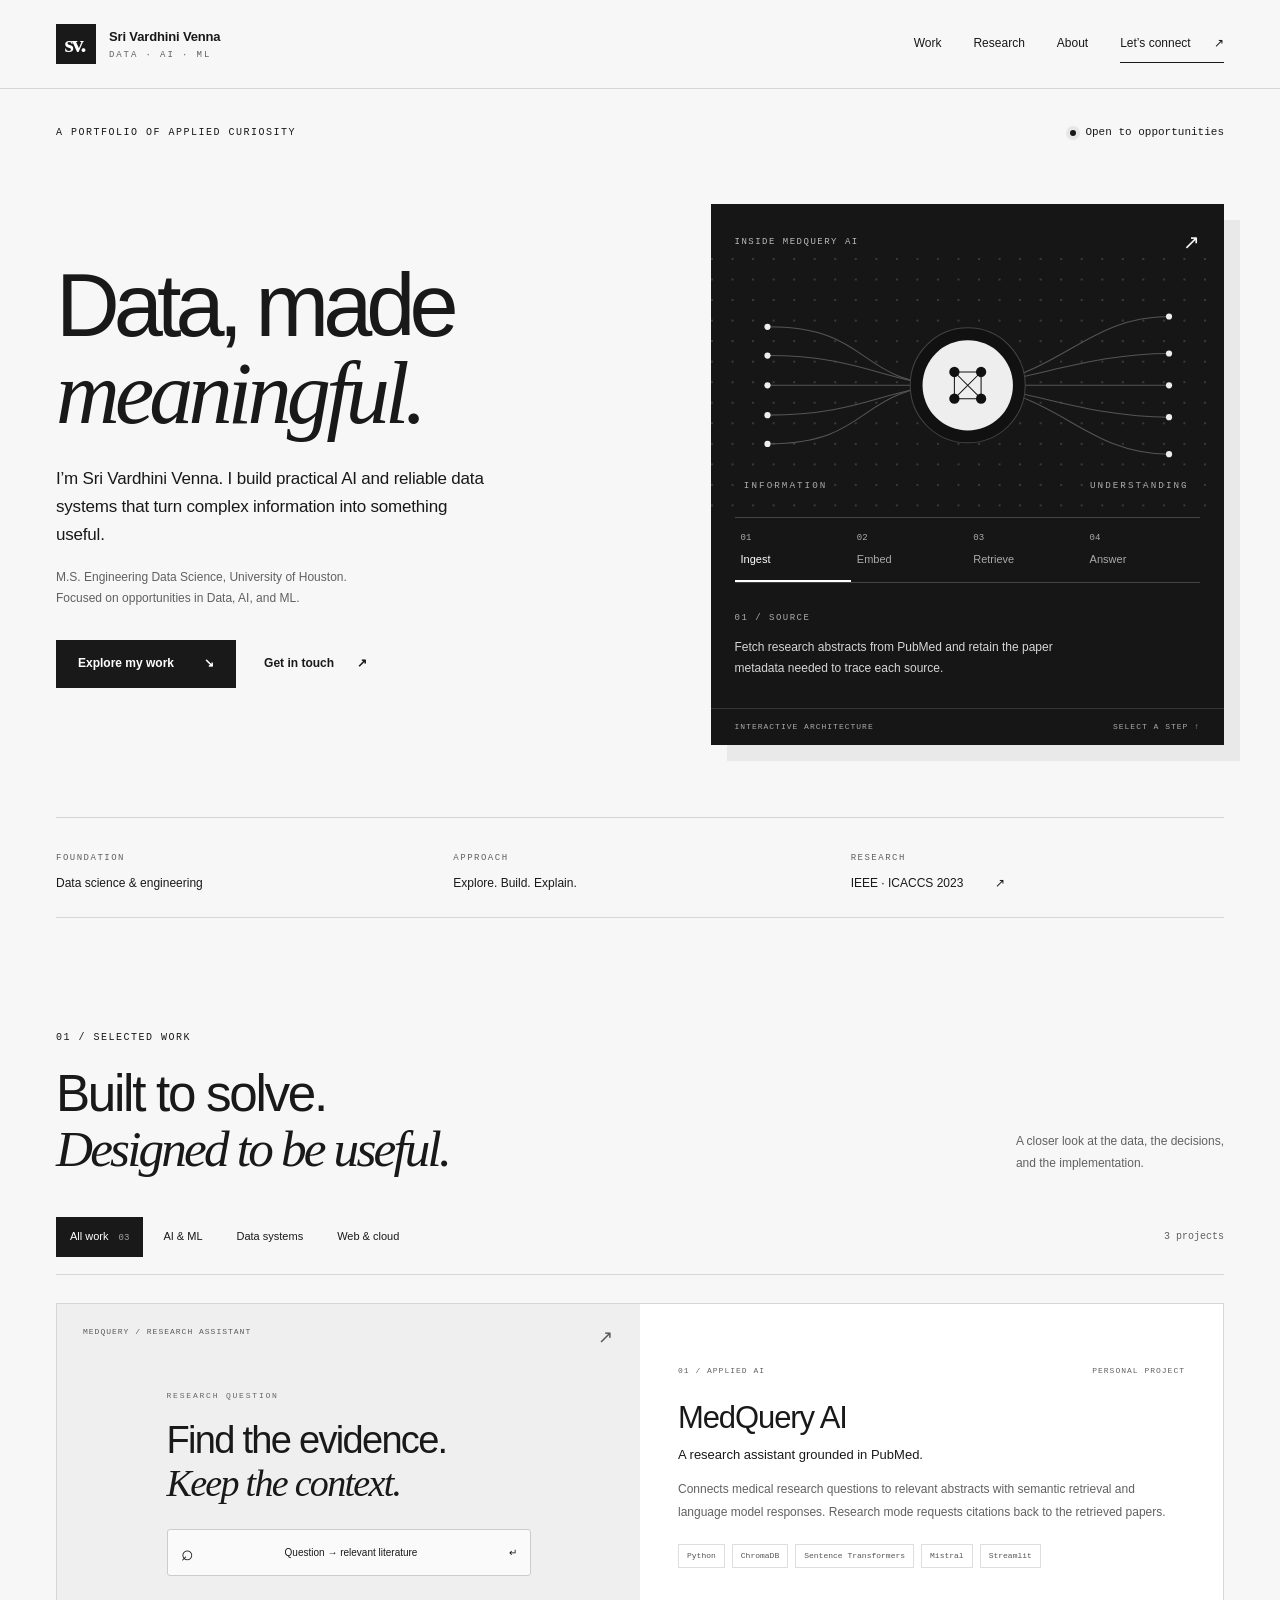
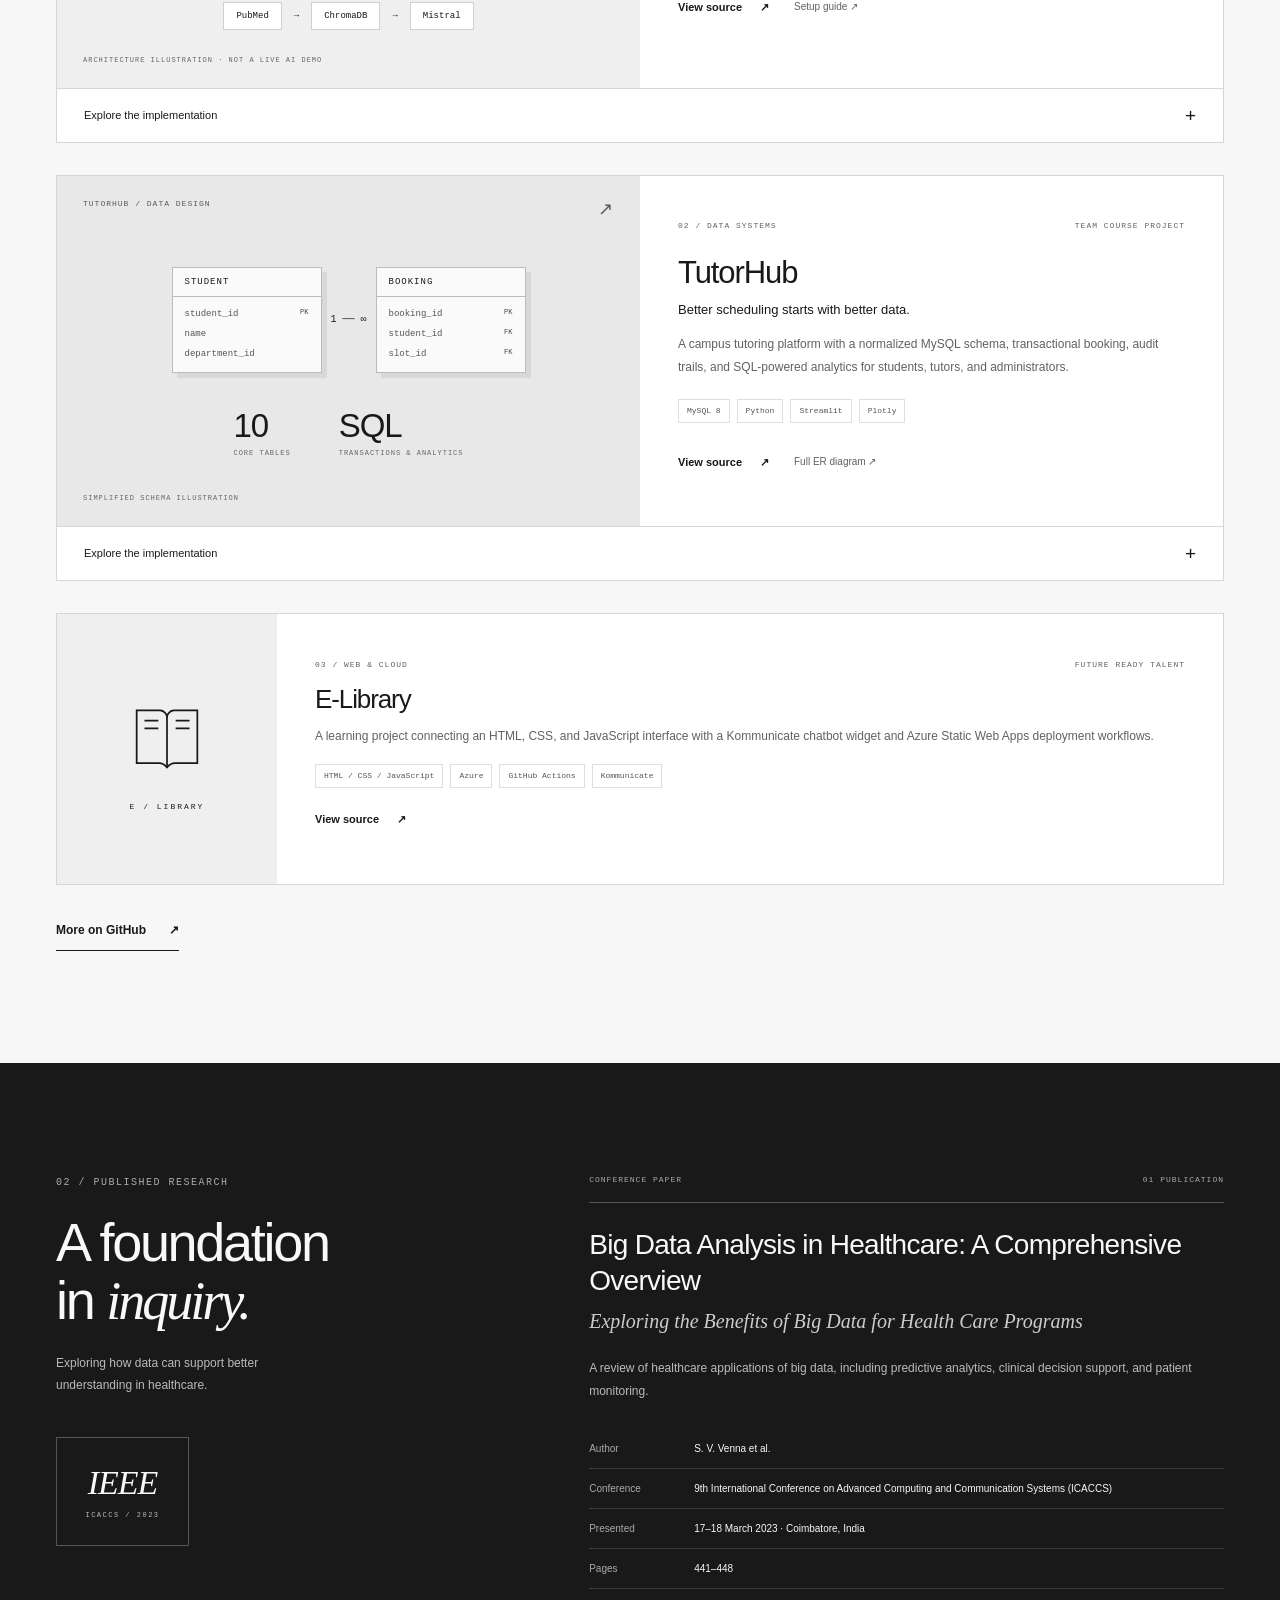
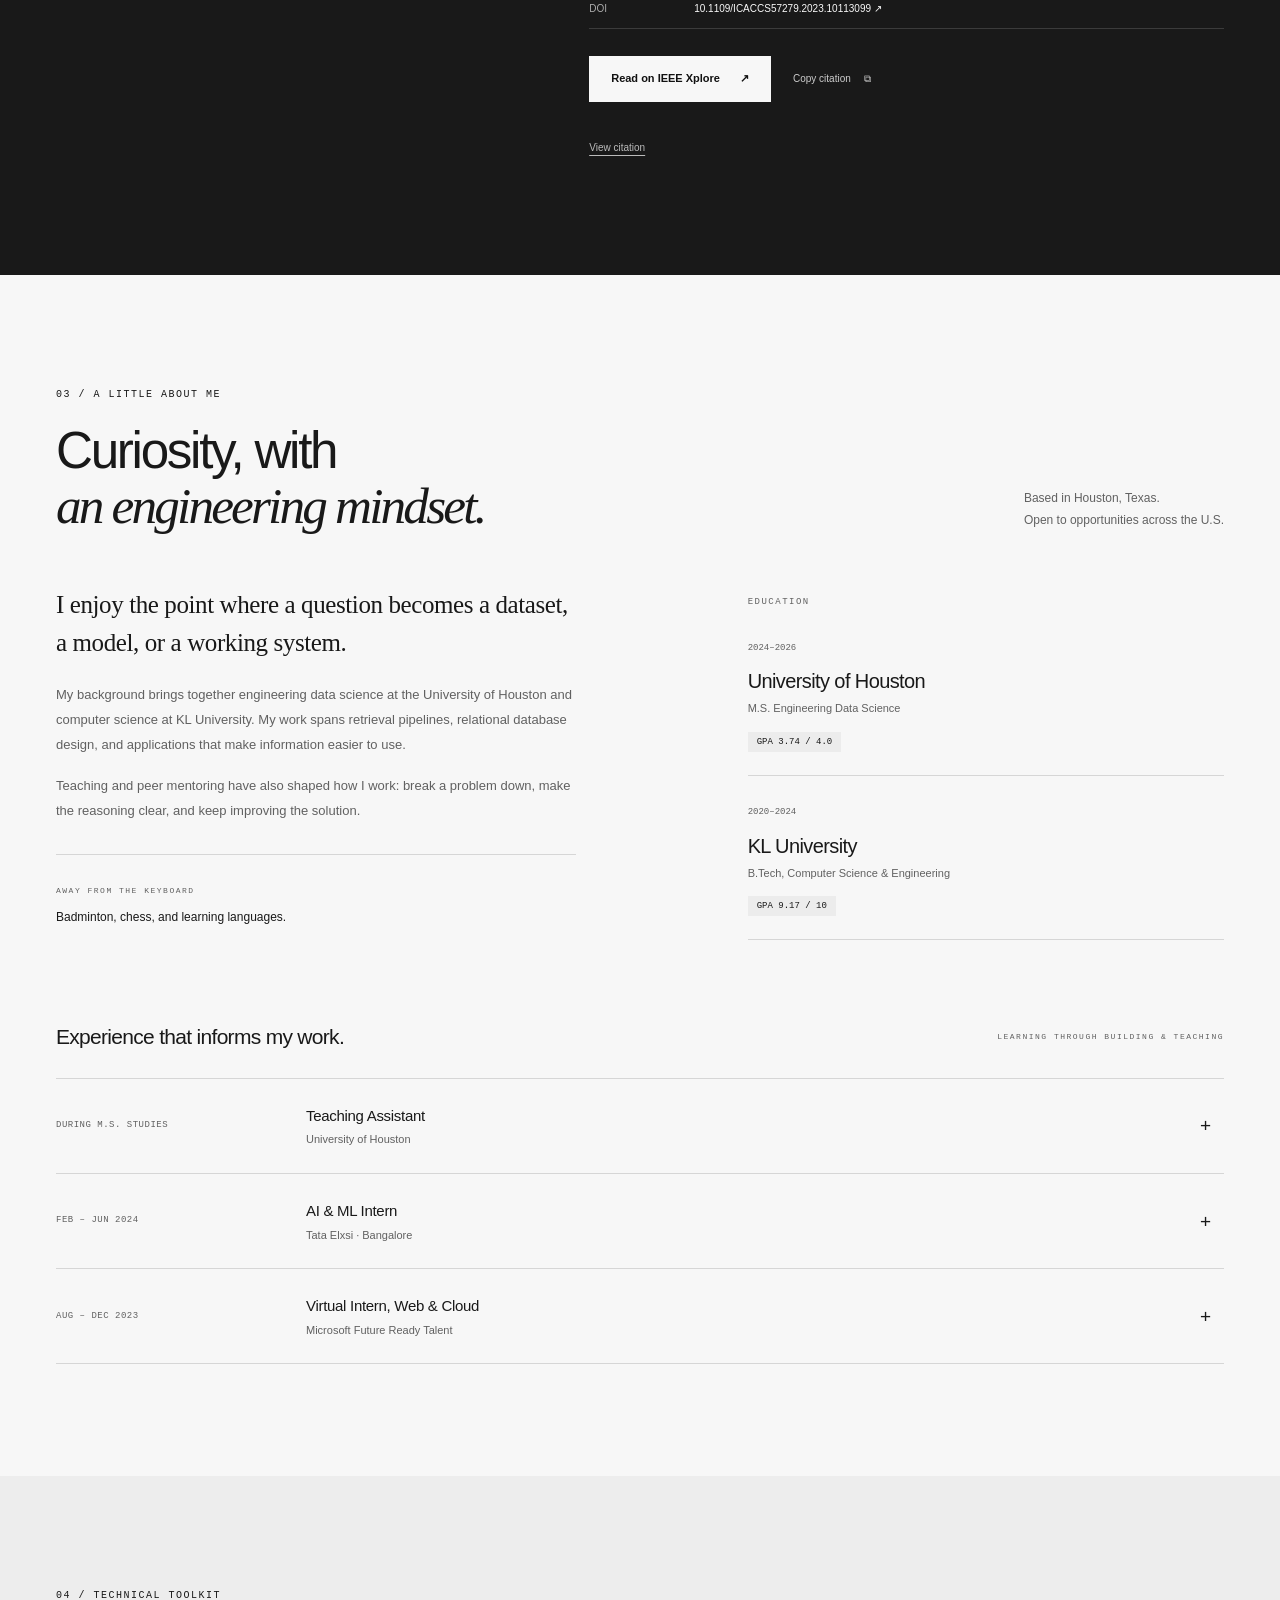
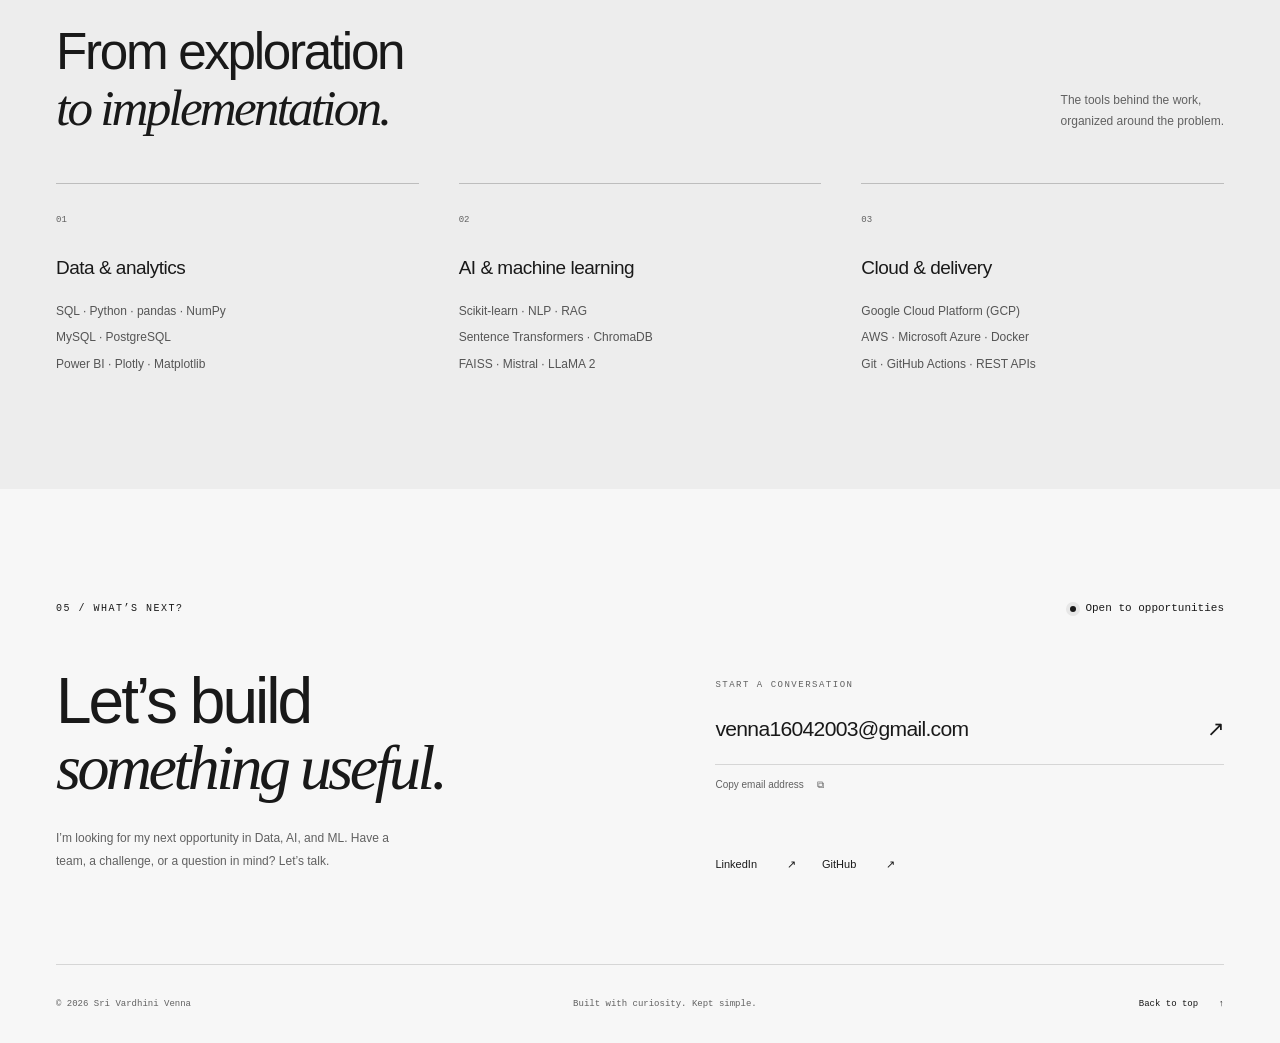
==== commit fd2fc75e: "Redesign portfolio around Data, AI, and ML Sync the monochrome portfolio with interactive project fi" ====
--- a/index.html
+++ b/index.html
@@ -1,1154 +1,104 @@
-<!DOCTYPE html>
+<!doctype html>
 <html lang="en">
 <head>
-  <meta charset="UTF-8" />
-  <meta name="viewport" content="width=device-width, initial-scale=1.0" />
-  <title>Sri Vardhini Venna | Data Scientist</title>
-  <meta name="description" content="Sri Vardhini Venna — AI/ML, software, and data engineer building production-ready intelligent systems, cloud applications, APIs, and data platforms." />
-  <link rel="preconnect" href="https://fonts.googleapis.com" />
-  <link rel="preconnect" href="https://fonts.gstatic.com" crossorigin />
-  <link href="https://fonts.googleapis.com/css2?family=Syne:wght@400;600;700;800&family=DM+Sans:ital,wght@0,300;0,400;0,500;1,300&family=JetBrains+Mono:wght@300;400&display=swap" rel="stylesheet" />
-  <style>
-    *, *::before, *::after { box-sizing: border-box; margin: 0; padding: 0; }
-
-    :root {
-      --bg: #080c14;
-      --surface: #0d1220;
-      --surface2: #111827;
-      --border: #1e2a3d;
-      --teal: #00d4b4;
-      --teal-dim: #00a38a;
-      --teal-glow: rgba(0, 212, 180, 0.12);
-      --amber: #f59e0b;
-      --text: #e8edf5;
-      --text-muted: #7a8aa0;
-      --text-dim: #3d4f65;
-      --font-display: 'Syne', sans-serif;
-      --font-body: 'DM Sans', sans-serif;
-      --font-mono: 'JetBrains Mono', monospace;
-    }
-
-    html { scroll-behavior: smooth; }
-
-    body {
-      background: var(--bg);
-      color: var(--text);
-      font-family: var(--font-body);
-      font-weight: 300;
-      line-height: 1.7;
-      overflow-x: hidden;
-    }
-
-    /* ─── SCROLLBAR ─── */
-    ::-webkit-scrollbar { width: 4px; }
-    ::-webkit-scrollbar-track { background: var(--bg); }
-    ::-webkit-scrollbar-thumb { background: var(--teal-dim); border-radius: 2px; }
-
-    /* ─── NAV ─── */
-    nav {
-      position: fixed; top: 0; left: 0; right: 0; z-index: 100;
-      display: flex; align-items: center; justify-content: space-between;
-      padding: 1.2rem 4rem;
-      background: rgba(8, 12, 20, 0.85);
-      backdrop-filter: blur(20px);
-      border-bottom: 1px solid var(--border);
-    }
-    .nav-logo {
-      font-family: var(--font-display);
-      font-weight: 800;
-      font-size: 1.1rem;
-      letter-spacing: -0.02em;
-      color: var(--teal);
-    }
-    .nav-links { display: flex; gap: 2.5rem; list-style: none; }
-    .nav-links a {
-      font-family: var(--font-mono);
-      font-size: 0.75rem;
-      font-weight: 300;
-      color: var(--text-muted);
-      text-decoration: none;
-      letter-spacing: 0.08em;
-      text-transform: uppercase;
-      transition: color 0.2s;
-    }
-    .nav-links a:hover { color: var(--teal); }
-
-    /* ─── HERO ─── */
-    #hero {
-      min-height: 100vh;
-      display: flex; align-items: center;
-      padding: 8rem 4rem 4rem;
-      position: relative;
-      overflow: hidden;
-    }
-    .hero-bg {
-      position: absolute; inset: 0; z-index: 0;
-      background:
-        radial-gradient(ellipse 60% 50% at 70% 40%, rgba(0,212,180,0.06) 0%, transparent 60%),
-        radial-gradient(ellipse 40% 60% at 20% 80%, rgba(245,158,11,0.04) 0%, transparent 50%);
-    }
-    .hero-grid {
-      position: absolute; inset: 0; z-index: 0;
-      background-image:
-        linear-gradient(var(--border) 1px, transparent 1px),
-        linear-gradient(90deg, var(--border) 1px, transparent 1px);
-      background-size: 60px 60px;
-      mask-image: radial-gradient(ellipse 80% 80% at center, black 30%, transparent 70%);
-      opacity: 0.3;
-    }
-    .hero-content { position: relative; z-index: 1; max-width: 900px; }
-    .hero-eyebrow {
-      display: inline-flex; align-items: center; gap: 0.6rem;
-      font-family: var(--font-mono);
-      font-size: 0.72rem;
-      color: var(--teal);
-      letter-spacing: 0.15em;
-      text-transform: uppercase;
-      margin-bottom: 1.5rem;
-      opacity: 0; animation: fadeUp 0.7s 0.2s forwards;
-    }
-    .hero-eyebrow::before {
-      content: ''; display: block; width: 28px; height: 1px; background: var(--teal);
-    }
-    h1.hero-name {
-      font-family: var(--font-display);
-      font-size: clamp(3.5rem, 7vw, 6.5rem);
-      font-weight: 800;
-      line-height: 0.95;
-      letter-spacing: -0.03em;
-      margin-bottom: 1.2rem;
-      opacity: 0; animation: fadeUp 0.7s 0.35s forwards;
-    }
-    h1.hero-name span { color: var(--teal); }
-    .hero-title {
-      font-family: var(--font-display);
-      font-size: clamp(1.1rem, 2vw, 1.5rem);
-      font-weight: 600;
-      color: var(--text-muted);
-      margin-bottom: 2rem;
-      opacity: 0; animation: fadeUp 0.7s 0.5s forwards;
-    }
-    .hero-desc {
-      max-width: 620px;
-      font-size: 1rem;
-      color: var(--text-muted);
-      line-height: 1.8;
-      margin-bottom: 2.8rem;
-      opacity: 0; animation: fadeUp 0.7s 0.65s forwards;
-    }
-    .hero-cta {
-      display: flex; flex-wrap: wrap; gap: 1rem;
-      opacity: 0; animation: fadeUp 0.7s 0.8s forwards;
-    }
-    .btn-primary {
-      display: inline-flex; align-items: center; gap: 0.5rem;
-      padding: 0.8rem 1.8rem;
-      background: var(--teal);
-      color: var(--bg);
-      font-family: var(--font-body);
-      font-weight: 500;
-      font-size: 0.9rem;
-      border-radius: 4px;
-      text-decoration: none;
-      transition: all 0.2s;
-      letter-spacing: 0.01em;
-    }
-    .btn-primary:hover { background: #00f0cc; transform: translateY(-1px); box-shadow: 0 8px 24px rgba(0,212,180,0.25); }
-    .btn-outline {
-      display: inline-flex; align-items: center; gap: 0.5rem;
-      padding: 0.8rem 1.8rem;
-      border: 1px solid var(--border);
-      color: var(--text-muted);
-      font-family: var(--font-body);
-      font-weight: 400;
-      font-size: 0.9rem;
-      border-radius: 4px;
-      text-decoration: none;
-      transition: all 0.2s;
-    }
-    .btn-outline:hover { border-color: var(--teal); color: var(--teal); }
-
-    .hero-stats {
-      position: absolute; right: 4rem; bottom: 4rem; z-index: 1;
-      display: flex; flex-direction: column; gap: 1.5rem;
-      opacity: 0; animation: fadeLeft 0.7s 1s forwards;
-    }
-    .stat {
-      text-align: right;
-      border-right: 2px solid var(--teal);
-      padding-right: 1.2rem;
-    }
-    .stat-num {
-      font-family: var(--font-display);
-      font-size: 2rem;
-      font-weight: 800;
-      color: var(--text);
-      line-height: 1;
-    }
-    .stat-num span { color: var(--teal); }
-    .stat-label {
-      font-family: var(--font-mono);
-      font-size: 0.65rem;
-      color: var(--text-dim);
-      letter-spacing: 0.1em;
-      text-transform: uppercase;
-    }
-
-    /* ─── SECTION ─── */
-    section { padding: 6rem 4rem; }
-    .section-label {
-      display: inline-flex; align-items: center; gap: 0.6rem;
-      font-family: var(--font-mono);
-      font-size: 0.68rem;
-      color: var(--teal);
-      letter-spacing: 0.15em;
-      text-transform: uppercase;
-      margin-bottom: 1rem;
-    }
-    .section-label::before { content: '//'; opacity: 0.5; }
-    h2.section-title {
-      font-family: var(--font-display);
-      font-size: clamp(2rem, 4vw, 3rem);
-      font-weight: 800;
-      line-height: 1.05;
-      letter-spacing: -0.025em;
-      margin-bottom: 3.5rem;
-    }
-    h2.section-title em { font-style: normal; color: var(--teal); }
-
-    /* ─── ABOUT ─── */
-    #about { background: var(--surface); border-top: 1px solid var(--border); border-bottom: 1px solid var(--border); }
-    .about-grid {
-      display: grid; grid-template-columns: 1fr 1fr; gap: 5rem; align-items: start;
-    }
-    .about-text p {
-      color: var(--text-muted);
-      margin-bottom: 1.2rem;
-      font-size: 0.98rem;
-      line-height: 1.85;
-    }
-    .cert-list { margin-top: 2rem; display: flex; flex-direction: column; gap: 0.7rem; }
-    .cert-item {
-      display: flex; align-items: flex-start; gap: 0.8rem;
-      padding: 0.8rem 1rem;
-      background: var(--bg);
-      border: 1px solid var(--border);
-      border-radius: 6px;
-      font-size: 0.85rem;
-    }
-    .cert-icon { color: var(--amber); font-size: 1rem; flex-shrink: 0; }
-    .cert-name { color: var(--text); font-weight: 400; }
-    .about-right { display: flex; flex-direction: column; gap: 1.5rem; }
-    .edu-card {
-      padding: 1.5rem;
-      background: var(--bg);
-      border: 1px solid var(--border);
-      border-radius: 8px;
-      position: relative;
-      overflow: hidden;
-      transition: border-color 0.3s;
-    }
-    .edu-card:hover { border-color: var(--teal); }
-    .edu-card::before {
-      content: ''; position: absolute; top: 0; left: 0; width: 3px; height: 100%;
-      background: var(--teal);
-    }
-    .edu-school {
-      font-family: var(--font-display);
-      font-size: 1.05rem;
-      font-weight: 700;
-      margin-bottom: 0.2rem;
-    }
-    .edu-degree { font-size: 0.85rem; color: var(--text-muted); margin-bottom: 0.6rem; }
-    .edu-meta {
-      display: flex; justify-content: space-between; align-items: center;
-      font-family: var(--font-mono);
-      font-size: 0.7rem;
-      color: var(--text-dim);
-    }
-    .edu-gpa { color: var(--teal); font-weight: 400; }
-
-    /* ─── EXPERIENCE ─── */
-    #experience { }
-    .timeline { display: flex; flex-direction: column; gap: 0; }
-    .tl-item {
-      display: grid; grid-template-columns: 200px 1px 1fr;
-      gap: 0 2rem; position: relative;
-    }
-    .tl-side { text-align: right; padding: 0 0 3rem; }
-    .tl-date {
-      font-family: var(--font-mono);
-      font-size: 0.72rem;
-      color: var(--teal);
-      letter-spacing: 0.05em;
-      line-height: 1.4;
-    }
-    .tl-company {
-      font-family: var(--font-display);
-      font-size: 0.9rem;
-      font-weight: 600;
-      color: var(--text-muted);
-      margin-top: 0.4rem;
-    }
-    .tl-line {
-      width: 1px; background: var(--border);
-      position: relative; flex-shrink: 0;
-    }
-    .tl-line::before {
-      content: ''; position: absolute;
-      top: 0.35rem; left: 50%; transform: translateX(-50%);
-      width: 8px; height: 8px;
-      border-radius: 50%;
-      background: var(--teal);
-      box-shadow: 0 0 10px var(--teal);
-    }
-    .tl-body { padding: 0 0 3rem 2rem; }
-    .tl-role {
-      font-family: var(--font-display);
-      font-size: 1.15rem;
-      font-weight: 700;
-      margin-bottom: 0.8rem;
-    }
-    .tl-bullets { list-style: none; display: flex; flex-direction: column; gap: 0.5rem; }
-    .tl-bullets li {
-      font-size: 0.88rem;
-      color: var(--text-muted);
-      padding-left: 1.2rem;
-      position: relative;
-      line-height: 1.6;
-    }
-    .tl-bullets li::before {
-      content: '→'; position: absolute; left: 0;
-      color: var(--teal); font-size: 0.75rem;
-    }
-
-    /* ─── SKILLS ─── */
-    #skills { background: var(--surface); border-top: 1px solid var(--border); border-bottom: 1px solid var(--border); }
-    .skills-grid { display: grid; grid-template-columns: repeat(3, 1fr); gap: 1.5rem; }
-    .skill-block {
-      padding: 1.5rem;
-      background: var(--bg);
-      border: 1px solid var(--border);
-      border-radius: 8px;
-      transition: all 0.3s;
-    }
-    .skill-block:hover {
-      border-color: var(--teal);
-      transform: translateY(-3px);
-      box-shadow: 0 12px 32px rgba(0,212,180,0.08);
-    }
-    .skill-category {
-      font-family: var(--font-mono);
-      font-size: 0.68rem;
-      letter-spacing: 0.12em;
-      text-transform: uppercase;
-      color: var(--teal);
-      margin-bottom: 1rem;
-    }
-    .skill-tags { display: flex; flex-wrap: wrap; gap: 0.4rem; }
-    .tag {
-      display: inline-block;
-      padding: 0.25rem 0.65rem;
-      background: var(--surface2);
-      border: 1px solid var(--border);
-      border-radius: 3px;
-      font-size: 0.75rem;
-      color: var(--text-muted);
-      font-family: var(--font-mono);
-    }
-
-    /* ─── PROJECTS ─── */
-    #projects { }
-    .projects-grid { display: grid; grid-template-columns: 1fr 1fr; gap: 2rem; }
-    .project-card {
-      background: var(--surface);
-      border: 1px solid var(--border);
-      border-radius: 10px;
-      padding: 2rem;
-      transition: all 0.3s;
-      position: relative;
-      overflow: hidden;
-    }
-    .project-card::before {
-      content: ''; position: absolute;
-      top: 0; left: 0; right: 0; height: 2px;
-      background: linear-gradient(90deg, var(--teal), transparent);
-      transform: scaleX(0); transform-origin: left;
-      transition: transform 0.4s;
-    }
-    .project-card:hover { border-color: rgba(0,212,180,0.3); transform: translateY(-4px); box-shadow: 0 20px 48px rgba(0,0,0,0.4); }
-    .project-card:hover::before { transform: scaleX(1); }
-    .project-num {
-      font-family: var(--font-mono);
-      font-size: 0.65rem;
-      color: var(--teal);
-      letter-spacing: 0.1em;
-      margin-bottom: 0.8rem;
-    }
-    .project-title {
-      font-family: var(--font-display);
-      font-size: 1.25rem;
-      font-weight: 700;
-      margin-bottom: 1rem;
-    }
-    .project-desc {
-      font-size: 0.87rem;
-      color: var(--text-muted);
-      line-height: 1.7;
-      margin-bottom: 1.5rem;
-    }
-    .project-tech { display: flex; flex-wrap: wrap; gap: 0.4rem; }
-    .project-card.featured { grid-column: span 2; display: grid; grid-template-columns: 1fr 1fr; gap: 2rem; align-items: center; }
-    .featured-badge {
-      display: inline-block;
-      padding: 0.2rem 0.6rem;
-      background: rgba(245,158,11,0.1);
-      border: 1px solid rgba(245,158,11,0.3);
-      border-radius: 3px;
-      font-size: 0.65rem;
-      font-family: var(--font-mono);
-      color: var(--amber);
-      letter-spacing: 0.1em;
-      margin-bottom: 0.8rem;
-    }
-    .pub-bullets { list-style: none; display: flex; flex-direction: column; gap: 0.5rem; }
-    .pub-bullets li {
-      font-size: 0.85rem; color: var(--text-muted); padding-left: 1.2rem; position: relative; line-height: 1.6;
-    }
-    .pub-bullets li::before { content: '›'; position: absolute; left: 0; color: var(--amber); }
-
-    /* ─── CONTACT ─── */
-    #contact {
-      background: var(--surface);
-      border-top: 1px solid var(--border);
-      text-align: center;
-    }
-    .contact-inner { max-width: 620px; margin: 0 auto; }
-    .contact-inner p { color: var(--text-muted); margin-bottom: 2.5rem; font-size: 1rem; line-height: 1.8; }
-    .contact-links {
-      display: flex; flex-wrap: wrap; justify-content: center; gap: 1rem;
-      margin-bottom: 3rem;
-    }
-    .contact-link {
-      display: inline-flex; align-items: center; gap: 0.6rem;
-      padding: 0.8rem 1.5rem;
-      border: 1px solid var(--border);
-      border-radius: 6px;
-      color: var(--text-muted);
-      text-decoration: none;
-      font-size: 0.85rem;
-      font-family: var(--font-mono);
-      transition: all 0.2s;
-    }
-    .contact-link:hover { border-color: var(--teal); color: var(--teal); }
-    .contact-link svg { width: 16px; height: 16px; }
-
-    /* ─── FOOTER ─── */
-    footer {
-      padding: 1.5rem 4rem;
-      border-top: 1px solid var(--border);
-      display: flex; justify-content: space-between; align-items: center;
-    }
-    footer span {
-      font-family: var(--font-mono);
-      font-size: 0.7rem;
-      color: var(--text-dim);
-      letter-spacing: 0.05em;
-    }
-
-    /* ─── ANIMATIONS ─── */
-    @keyframes fadeUp {
-      from { opacity: 0; transform: translateY(20px); }
-      to   { opacity: 1; transform: translateY(0); }
-    }
-    @keyframes fadeLeft {
-      from { opacity: 0; transform: translateX(20px); }
-      to   { opacity: 1; transform: translateX(0); }
-    }
-    .reveal {
-      opacity: 0; transform: translateY(30px);
-      transition: opacity 0.65s ease, transform 0.65s ease;
-    }
-    .reveal.visible { opacity: 1; transform: none; }
-    .reveal-delay-1 { transition-delay: 0.1s; }
-    .reveal-delay-2 { transition-delay: 0.2s; }
-    .reveal-delay-3 { transition-delay: 0.3s; }
-
-    @media (max-width: 900px) {
-      nav { padding: 1rem 2rem; }
-      .nav-links { display: none; }
-      section { padding: 4rem 2rem; }
-      #hero { padding: 7rem 2rem 4rem; }
-      .hero-stats { display: none; }
-      .about-grid, .projects-grid, .skills-grid { grid-template-columns: 1fr; }
-      .project-card.featured { grid-column: span 1; grid-template-columns: 1fr; }
-      .tl-item { grid-template-columns: 1fr; }
-      .tl-side { text-align: left; }
-      .tl-line { display: none; }
-      .tl-body { padding: 0.5rem 0 2rem; }
-      footer { flex-direction: column; gap: 0.5rem; text-align: center; padding: 1.5rem 2rem; }
-    }
-
-    /* ─── 2D / 3D HYBRID EXPERIENCE ─── */
-    :root { --bg:#05070d; --surface:#090d17; --surface2:#0d1320; --border:rgba(130,151,190,.16); --teal:#78f7d4; --teal-dim:#38cfa8; --violet:#9d8cff; --blue:#56b8ff; --amber:#ffc56b; --text:#f3f6fb; --text-muted:#99a6ba; --text-dim:#536078; }
-    body::before { content:''; position:fixed; inset:0; z-index:-2; pointer-events:none; background:radial-gradient(circle at 12% 8%,rgba(86,184,255,.10),transparent 26%),radial-gradient(circle at 82% 16%,rgba(157,140,255,.11),transparent 24%),var(--bg); }
-    nav { padding:1rem clamp(1.25rem,5vw,5.5rem); background:rgba(5,7,13,.72); }
-    .nav-logo { display:flex; align-items:center; gap:.65rem; }
-    .nav-logo::before { content:''; width:9px; height:9px; border-radius:50%; background:var(--teal); box-shadow:0 0 16px var(--teal); }
-    .nav-role { font-family:var(--font-mono); font-size:.62rem; color:var(--text-dim); letter-spacing:.08em; }
-    section { padding-left:clamp(1.25rem,6vw,7rem); padding-right:clamp(1.25rem,6vw,7rem); }
-    #hero { min-height:100svh; display:grid; grid-template-columns:minmax(0,1.08fr) minmax(340px,.92fr); gap:4vw; padding-left:clamp(1.25rem,6vw,7rem); padding-right:clamp(1.25rem,6vw,7rem); }
-    .hero-content { max-width:760px; }
-    h1.hero-name { font-size:clamp(3.6rem,7.4vw,7rem); }
-    h1.hero-name span { background:linear-gradient(90deg,var(--teal),var(--blue),var(--violet)); -webkit-background-clip:text; background-clip:text; color:transparent; }
-    .hero-eyebrow { padding:.45rem .75rem; border:1px solid rgba(120,247,212,.25); border-radius:99px; background:rgba(120,247,212,.05); }
-    .hero-eyebrow::before { width:7px; height:7px; border-radius:50%; box-shadow:0 0 10px var(--teal); }
-    .role-strip { display:flex; flex-wrap:wrap; gap:.55rem; margin:0 0 1.65rem; opacity:0; animation:fadeUp .7s .58s forwards; }
-    .role-pill { padding:.38rem .72rem; border:1px solid var(--border); border-radius:4px; color:var(--text-muted); background:rgba(255,255,255,.025); font:400 .68rem var(--font-mono); letter-spacing:.04em; }
-    .role-pill:first-child { color:var(--teal); border-color:rgba(120,247,212,.3); }
-    .hero-lab { position:relative; min-height:560px; perspective:1200px; display:grid; place-items:center; z-index:1; }
-    .lab-stage { width:min(470px,100%); aspect-ratio:1; position:relative; transform-style:preserve-3d; transition:transform .25s ease-out; }
-    .lab-glow { position:absolute; inset:12%; border-radius:50%; background:radial-gradient(circle,rgba(86,184,255,.16),rgba(157,140,255,.05) 48%,transparent 68%); filter:blur(15px); transform:translateZ(-90px); }
-    .core { position:absolute; left:50%; top:50%; width:142px; height:142px; transform:translate(-50%,-50%) translateZ(70px); border:1px solid rgba(120,247,212,.42); border-radius:28px; background:linear-gradient(145deg,rgba(19,29,47,.93),rgba(7,11,20,.92)); box-shadow:0 30px 70px rgba(0,0,0,.45),inset 0 0 45px rgba(120,247,212,.08); display:grid; place-items:center; }
-    .core::before,.core::after { content:''; position:absolute; inset:-16px; border:1px solid rgba(120,247,212,.12); border-radius:36px; animation:pulse 3s ease-in-out infinite; }
-    .core::after { inset:-34px; border-color:rgba(86,184,255,.08); animation-delay:1.5s; }
-    .core-mark { font:800 2.2rem var(--font-display); color:var(--teal); text-shadow:0 0 20px rgba(120,247,212,.45); }
-    .core small { position:absolute; bottom:24px; font:400 .52rem var(--font-mono); color:var(--text-dim); letter-spacing:.18em; }
-    .orbit { position:absolute; inset:12%; border:1px solid rgba(126,149,185,.14); border-radius:50%; transform:rotateX(65deg) rotateZ(-18deg); transform-style:preserve-3d; animation:spin 20s linear infinite; }
-    .orbit.two { inset:23%; transform:rotateX(72deg) rotateZ(52deg); animation-duration:13s; animation-direction:reverse; border-color:rgba(157,140,255,.18); }
-    .node { position:absolute; width:12px; height:12px; border-radius:50%; background:var(--blue); box-shadow:0 0 18px var(--blue); }
-    .node.a { left:8%; top:22%; } .node.b { right:2%; top:47%; background:var(--violet); box-shadow:0 0 18px var(--violet); } .node.c { left:42%; bottom:-5%; background:var(--teal); box-shadow:0 0 18px var(--teal); }
-    .data-card { position:absolute; width:148px; padding:.8rem .9rem; border:1px solid var(--border); border-radius:8px; background:rgba(10,15,26,.86); backdrop-filter:blur(12px); box-shadow:0 16px 45px rgba(0,0,0,.28); font:.61rem var(--font-mono); color:var(--text-muted); transform-style:preserve-3d; }
-    .data-card strong { display:block; margin-top:.28rem; color:var(--text); font-size:.78rem; font-weight:500; }
-    .data-card::before { content:''; display:inline-block; width:6px; height:6px; margin-right:6px; border-radius:50%; background:var(--teal); box-shadow:0 0 8px var(--teal); }
-    .card-ai { top:8%; right:-2%; transform:translateZ(110px) rotateY(-9deg); }
-    .card-data { bottom:12%; left:-2%; transform:translateZ(40px) rotateY(8deg); }
-    .card-cloud { bottom:5%; right:4%; transform:translateZ(130px) rotateY(-12deg); }
-    .lab-caption { position:absolute; bottom:2%; left:50%; transform:translateX(-50%); white-space:nowrap; color:var(--text-dim); font:.6rem var(--font-mono); letter-spacing:.12em; }
-    .hero-stats { right:clamp(1.25rem,3vw,4rem); bottom:2rem; flex-direction:row; gap:1rem; }
-    .stat { text-align:left; border-right:0; border-top:1px solid var(--border); padding:.65rem 1rem 0; }
-    .stat-num { font-size:1.25rem; }
-    .edu-card,.project-card,.skill-block,.cert-item,.tl-body { background:linear-gradient(145deg,rgba(15,21,35,.92),rgba(8,12,21,.95)); box-shadow:0 18px 45px rgba(0,0,0,.14); }
-    .edu-card:hover,.project-card:hover,.skill-block:hover { transform:translateY(-4px); border-color:rgba(120,247,212,.38); }
-    .project-card,.skill-block,.edu-card { transition:transform .25s ease,border-color .25s ease; }
-    @keyframes spin { to { transform:rotateX(65deg) rotateZ(342deg); } }
-    @keyframes pulse { 0%,100%{opacity:.3;transform:scale(.94)} 50%{opacity:1;transform:scale(1.03)} }
-    @media (max-width:1050px) { #hero { grid-template-columns:1fr; padding-top:8rem; } .hero-lab { min-height:440px; } .lab-stage { width:390px; } .hero-stats { display:none; } }
-    @media (max-width:600px) { .nav-role{display:none}.hero-lab{min-height:350px}.lab-stage{width:310px}.data-card{width:120px;font-size:.52rem}.core{width:112px;height:112px}.core-mark{font-size:1.7rem}.role-strip{gap:.4rem} #beyond>div[style*="grid-template-columns"]{grid-template-columns:1fr!important} #beyond [style*="grid-column:span 2"]{grid-column:span 1!important} #beyond [style*="repeat(3,1fr)"]{grid-template-columns:1fr!important} }
-    @media (prefers-reduced-motion:reduce) { html{scroll-behavior:auto} *,*::before,*::after{animation-duration:.01ms!important;animation-iteration-count:1!important;transition-duration:.01ms!important} }
-  </style>
+  <meta charset="utf-8">
+  <meta name="viewport" content="width=device-width, initial-scale=1">
+  <meta name="theme-color" content="#f7f7f7">
+  <meta name="description" content="Sri Vardhini Venna — Engineering Data Science graduate focused on Data, AI and ML. Explore MedQuery AI, TutorHub and IEEE-published research.">
+  <meta name="robots" content="noindex, nofollow">
+  <meta property="og:title" content="Sri Vardhini Venna — Data, AI & ML">
+  <meta property="og:description" content="Practical AI. Reliable data systems. Research with purpose.">
+  <meta property="og:type" content="website">
+  <title>Sri Vardhini Venna — Data, AI & ML</title>
+  <link rel="icon" href="assets/favicon.svg" type="image/svg+xml">
+  <link rel="stylesheet" href="styles.css">
+  <script src="app.js" defer></script>
 </head>
 <body>
-
-  <!-- NAV -->
-  <nav>
-    <div class="nav-logo">SV <span class="nav-role">ENGINEERING PORTFOLIO</span></div>
-    <ul class="nav-links">
-      <li><a href="#about">About</a></li>
-      <li><a href="#experience">Experience</a></li>
-      <li><a href="#skills">Skills</a></li>
-      <li><a href="#projects">Projects</a></li>
-      <li><a href="#beyond">Beyond Work</a></li>
-      <li><a href="#contact">Contact</a></li>
-    </ul>
-  </nav>
-
-  <!-- HERO -->
-  <section id="hero">
-    <div class="hero-bg"></div>
-    <div class="hero-grid"></div>
-    <div class="hero-content">
-      <div class="hero-eyebrow">Open to opportunities · AI · Software · Cloud · Data · IT</div>
-      <h1 class="hero-name">Sri Vardhini<br/><span>Venna</span></h1>
-      <div class="hero-title">AI/ML · Software · Data Engineer</div>
-      <div class="role-strip" aria-label="Target roles">
-        <span class="role-pill">AI Engineer</span><span class="role-pill">ML Engineer</span>
-        <span class="role-pill">Software Engineer</span><span class="role-pill">Data Engineer</span>
-      </div>
-      <p class="hero-desc">
-        MS Engineering Data Science graduate (University of Houston, May 2026) with 2+ years of hands-on
-        experience building AI/ML pipelines, cloud-native applications, REST APIs, and production-grade
-        data systems. Open to full-time roles and internships anywhere in the United States.
-      </p>
-      <div class="hero-cta">
-        <a href="mailto:venna16042003@gmail.com" class="btn-primary">
-          <svg width="14" height="14" fill="none" stroke="currentColor" stroke-width="2" viewBox="0 0 24 24"><path d="M4 4h16c1.1 0 2 .9 2 2v12c0 1.1-.9 2-2 2H4c-1.1 0-2-.9-2-2V6c0-1.1.9-2 2-2z"/><polyline points="22,6 12,13 2,6"/></svg>
-          Get in touch
-        </a>
-        <a href="https://github.com/2000031085" target="_blank" class="btn-outline">
-          <svg width="14" height="14" fill="currentColor" viewBox="0 0 24 24"><path d="M12 2C6.477 2 2 6.484 2 12.017c0 4.425 2.865 8.18 6.839 9.504.5.092.682-.217.682-.483 0-.237-.008-.868-.013-1.703-2.782.605-3.369-1.343-3.369-1.343-.454-1.158-1.11-1.466-1.11-1.466-.908-.62.069-.608.069-.608 1.003.07 1.531 1.032 1.531 1.032.892 1.53 2.341 1.088 2.91.832.092-.647.35-1.088.636-1.338-2.22-.253-4.555-1.113-4.555-4.951 0-1.093.39-1.988 1.029-2.688-.103-.253-.446-1.272.098-2.65 0 0 .84-.27 2.75 1.026A9.564 9.564 0 0112 6.844c.85.004 1.705.115 2.504.337 1.909-1.296 2.747-1.027 2.747-1.027.546 1.379.202 2.398.1 2.651.64.7 1.028 1.595 1.028 2.688 0 3.848-2.339 4.695-4.566 4.943.359.309.678.92.678 1.855 0 1.338-.012 2.419-.012 2.747 0 .268.18.58.688.482A10.019 10.019 0 0022 12.017C22 6.484 17.522 2 12 2z"/></svg>
-          GitHub
-        </a>
-        <a href="https://www.linkedin.com/in/sri-vardhini-venna-a44995220/" target="_blank" class="btn-outline">
-          <svg width="14" height="14" fill="currentColor" viewBox="0 0 24 24"><path d="M16 8a6 6 0 016 6v7h-4v-7a2 2 0 00-2-2 2 2 0 00-2 2v7h-4v-7a6 6 0 016-6zM2 9h4v12H2z"/><circle cx="4" cy="4" r="2"/></svg>
-          LinkedIn
-        </a>
-      </div>
+  <a class="skip-link" href="#main">Skip to content</a>
+  <header class="site-header">
+    <div class="nav-shell wrap">
+      <a class="wordmark" href="#home" aria-label="Sri Vardhini Venna, home"><span class="monogram" aria-hidden="true">sv.</span><span>Sri Vardhini Venna<span class="wordmark-sub">DATA · AI · ML</span></span></a>
+      <button class="menu-toggle" type="button" aria-expanded="false" aria-controls="navigation">Menu <span aria-hidden="true">+</span></button>
+      <nav id="navigation" aria-label="Main navigation">
+        <a href="#work">Work</a><a href="#research">Research</a><a href="#about">About</a><a class="nav-contact" href="#contact">Let’s connect <span aria-hidden="true">↗</span></a>
+      </nav>
     </div>
-    <div class="hero-lab" aria-label="Interactive engineering system visualization">
-      <div class="lab-stage" id="labStage">
-        <div class="lab-glow"></div>
-        <div class="orbit"><i class="node a"></i><i class="node b"></i><i class="node c"></i></div>
-        <div class="orbit two"><i class="node a"></i><i class="node b"></i></div>
-        <div class="core"><span class="core-mark">SV</span><small>BUILD · TRAIN · SHIP</small></div>
-        <div class="data-card card-ai">MODEL STATUS<strong>Pipeline ready</strong></div>
-        <div class="data-card card-data">DATA LAYER<strong>10-table schema</strong></div>
-        <div class="data-card card-cloud">CLOUD RUNTIME<strong>AWS · Azure</strong></div>
-        <div class="lab-caption">MOVE CURSOR TO EXPLORE THE SYSTEM</div>
-      </div>
-    </div>
-    <div class="hero-stats">
-      <div class="stat">
-        <div class="stat-num">3.74<span>/4.0</span></div>
-        <div class="stat-label">MS GPA · UH</div>
-      </div>
-      <div class="stat">
-        <div class="stat-num">200<span>+</span></div>
-        <div class="stat-label">Students Mentored</div>
-      </div>
-      <div class="stat">
-        <div class="stat-num">9<span>+</span></div>
-        <div class="stat-label">Certifications</div>
-      </div>
-      <div class="stat">
-        <div class="stat-num">538<span>+</span></div>
-        <div class="stat-label">LeetCode Solved</div>
-      </div>
-    </div>
-  </section>
-
-  <!-- ABOUT -->
-  <section id="about">
-    <div class="section-label">About</div>
-    <h2 class="section-title">Turning data into<br/><em>decisions</em></h2>
-    <div class="about-grid">
-      <div class="about-text reveal">
-        <p>I'm an Engineering Data Science graduate from the University of Houston (GPA 3.74/4.0), with 2+ years of combined industry and academic experience spanning machine learning, cloud infrastructure, REST API development, and full-stack software engineering. I hold <strong style="color:var(--teal)">9+ certifications</strong> including 2× AWS, 3× Microsoft Azure, RedHat, and NPTEL Elite from IIT Roorkee.</p>
-        <p>My hands-on work includes building multilingual NLP and vector-search pipelines at Tata Elxsi, deploying Azure cloud applications recognized by Microsoft's Hall of Fame program, and teaching 200+ students as a Teaching Assistant in Advanced Information Systems Development. I also served as a <strong style="color:var(--teal)">Student Peer Mentor</strong> at KL University throughout my B.Tech, supporting peers in coursework, certifications, and research.</p>
-        <p>Open to <strong style="color:var(--teal)">full-time roles and internships</strong> anywhere in the United States in AI/ML Engineering, Software Engineering, Cloud, Data Science, and IT. Available from May 2026.</p>
-
-        <div class="cert-list">
-          <div style="font-family:var(--font-mono);font-size:0.65rem;color:var(--teal);letter-spacing:0.1em;text-transform:uppercase;margin-bottom:0.5rem;">AWS (2×)</div>
-          <div class="cert-item">
-            <span class="cert-icon">★</span>
-            <span class="cert-name">AWS Certified Solutions Architect – Associate <span style="color:var(--text-dim);font-size:0.8em;">(Valid May 2023 – May 2026)</span></span>
+  </header>
+  <main id="main">
+    <section class="hero wrap" id="home" aria-labelledby="hero-title">
+      <div class="hero-top"><span class="eyebrow">A PORTFOLIO OF APPLIED CURIOSITY</span><span class="availability"><span aria-hidden="true"></span>Open to opportunities</span></div>
+      <div class="hero-grid">
+        <div class="hero-copy">
+          <h1 id="hero-title">Data, made<br><em>meaningful.</em></h1>
+          <p class="intro">I’m Sri Vardhini Venna. I build practical AI and reliable data systems that turn complex information into something useful.</p>
+          <p class="hero-focus">M.S. Engineering Data Science, University of Houston.<br>Focused on opportunities in Data, AI, and ML.</p>
+          <div class="actions"><a class="button button-dark" href="#work">Explore my work <span aria-hidden="true">↘</span></a><a class="text-link" href="#contact">Get in touch <span aria-hidden="true">↗</span></a></div>
+        </div>
+        <div class="pipeline" aria-labelledby="pipeline-title">
+          <div class="pipeline-header"><span class="eyebrow" id="pipeline-title">INSIDE MEDQUERY AI</span><span class="pipeline-symbol" aria-hidden="true">↗</span></div>
+          <div class="pipeline-art" aria-hidden="true">
+            <svg class="field" viewBox="0 0 500 248" focusable="false">
+              <defs><pattern id="dots" width="20" height="20" patternUnits="userSpaceOnUse"><circle cx="1" cy="1" r="1" fill="#444"/></pattern></defs>
+              <rect width="500" height="248" fill="url(#dots)"/>
+              <g fill="none" stroke="#555" stroke-width="1"><path d="M55 67C160 67 140 124 238 124S360 57 446 57"/><path d="M55 124H446"/><path d="M55 181C160 181 140 124 238 124S360 191 446 191"/><path d="M55 95C150 95 172 124 238 124S360 93 446 93"/><path d="M55 153C150 153 172 124 238 124S360 155 446 155"/></g>
+              <g fill="#eee"><circle cx="55" cy="67" r="3"/><circle cx="55" cy="95" r="3"/><circle cx="55" cy="124" r="3"/><circle cx="55" cy="153" r="3"/><circle cx="55" cy="181" r="3"/><circle cx="446" cy="57" r="3"/><circle cx="446" cy="93" r="3"/><circle cx="446" cy="124" r="3"/><circle cx="446" cy="155" r="3"/><circle cx="446" cy="191" r="3"/></g>
+              <circle cx="250" cy="124" r="56" fill="#111" stroke="#444"/><circle cx="250" cy="124" r="44" fill="#eee"/>
+              <g fill="#111"><circle cx="237" cy="111" r="5"/><circle cx="263" cy="111" r="5"/><circle cx="237" cy="137" r="5"/><circle cx="263" cy="137" r="5"/></g>
+              <path d="M237 111L263 137M263 111L237 137M237 111H263V137H237Z" stroke="#111" fill="none"/>
+              <g font-family="monospace" font-size="9" letter-spacing="2" fill="#aaa"><text x="32" y="224">INFORMATION</text><text x="369" y="224">UNDERSTANDING</text></g>
+            </svg>
           </div>
-          <div class="cert-item">
-            <span class="cert-icon">★</span>
-            <span class="cert-name">AWS Certified Cloud Practitioner <span style="color:var(--text-dim);font-size:0.8em;">(Issued May 2022)</span></span>
+          <div class="pipeline-controls" role="group" aria-label="Explore the MedQuery pipeline">
+            <button type="button" data-stage="0" aria-pressed="true"><span>01</span>Ingest</button>
+            <button type="button" data-stage="1" aria-pressed="false"><span>02</span>Embed</button>
+            <button type="button" data-stage="2" aria-pressed="false"><span>03</span>Retrieve</button>
+            <button type="button" data-stage="3" aria-pressed="false"><span>04</span>Answer</button>
           </div>
-          <div style="font-family:var(--font-mono);font-size:0.65rem;color:var(--teal);letter-spacing:0.1em;text-transform:uppercase;margin:0.8rem 0 0.5rem;">Microsoft Azure (3×)</div>
-          <div class="cert-item">
-            <span class="cert-icon">★</span>
-            <span class="cert-name">Microsoft Certified: Azure Developer Associate (AZ-204) <span style="color:var(--text-dim);font-size:0.8em;">(Jul 2023)</span></span>
-          </div>
-          <div class="cert-item">
-            <span class="cert-icon">★</span>
-            <span class="cert-name">Microsoft Certified: Azure Data Fundamentals (DP-900) <span style="color:var(--text-dim);font-size:0.8em;">(Aug 2022)</span></span>
-          </div>
-          <div class="cert-item">
-            <span class="cert-icon">★</span>
-            <span class="cert-name">Microsoft Certified: Azure Fundamentals (AZ-900) <span style="color:var(--text-dim);font-size:0.8em;">(Jul 2022)</span></span>
-          </div>
-          <div style="font-family:var(--font-mono);font-size:0.65rem;color:var(--teal);letter-spacing:0.1em;text-transform:uppercase;margin:0.8rem 0 0.5rem;">Other Certifications</div>
-          <div class="cert-item">
-            <span class="cert-icon">★</span>
-            <span class="cert-name">RedHat Certified Enterprise Application Developer <span style="color:var(--text-dim);font-size:0.8em;">(Dec 2022 – Dec 2025)</span></span>
-          </div>
-          <div class="cert-item">
-            <span class="cert-icon">★</span>
-            <span class="cert-name">NPTEL Data Analytics with Python – Elite <span style="color:var(--text-dim);font-size:0.8em;">(IIT Roorkee, Jan–Apr 2023)</span></span>
-          </div>
-          <div class="cert-item">
-            <span class="cert-icon">★</span>
-            <span class="cert-name">IBM Data Analyst Specialization <span style="color:var(--text-dim);font-size:0.8em;">(Coursera, Jun 2022)</span></span>
-          </div>
-          <div class="cert-item">
-            <span class="cert-icon">★</span>
-            <span class="cert-name">SAS Statistical Business Analyst Specialization <span style="color:var(--text-dim);font-size:0.8em;">(Coursera, May 2022)</span></span>
-          </div>
-          <div class="cert-item">
-            <span class="cert-icon">★</span>
-            <span class="cert-name">Become a Spring Developer – Spring Boot &amp; Web Development <span style="color:var(--text-dim);font-size:0.8em;">(LinkedIn, Oct 2022)</span></span>
-          </div>
+          <div class="pipeline-description" aria-live="polite" aria-atomic="true"><span class="stage-index" id="stage-index">01 / SOURCE</span><p id="stage-description">Fetch research abstracts from PubMed and retain the paper metadata needed to trace each source.</p></div>
+          <div class="pipeline-foot"><span>INTERACTIVE ARCHITECTURE</span><span>SELECT A STEP ↑</span></div>
         </div>
       </div>
-      <div class="about-right reveal reveal-delay-2">
-        <div class="edu-card">
-          <img src="[data-uri]" alt="University of Houston" style="height:32px;object-fit:contain;margin-bottom:0.6rem;display:block;"><div class="edu-school">University of Houston</div>
-          <div class="edu-degree">MS in Engineering Data Science</div>
-          <div class="edu-meta">
-            <span>Aug 2024 – May 2026 · Houston, TX</span>
-            <span class="edu-gpa">GPA 3.74/4.0</span>
+      <div class="hero-notes"><div><span class="eyebrow">FOUNDATION</span><p>Data science &amp; engineering</p></div><div><span class="eyebrow">APPROACH</span><p>Explore. Build. Explain.</p></div><a href="#research"><span class="eyebrow">RESEARCH</span><p>IEEE · ICACCS 2023 <span aria-hidden="true">↗</span></p></a></div>
+    </section>
+
+    <section class="work section wrap" id="work" aria-labelledby="work-title">
+      <div class="section-heading"><div><span class="eyebrow">01 / SELECTED WORK</span><h2 id="work-title">Built to solve.<br><em>Designed to be useful.</em></h2></div><p>A closer look at the data, the decisions,<br class="desktop-break"> and the implementation.</p></div>
+      <div class="work-toolbar"><div class="filters" role="group" aria-label="Filter projects"><button type="button" data-filter="all" aria-pressed="true">All work <span>03</span></button><button type="button" data-filter="ai" aria-pressed="false">AI &amp; ML</button><button type="button" data-filter="data" aria-pressed="false">Data systems</button><button type="button" data-filter="web" aria-pressed="false">Web &amp; cloud</button></div><span class="project-count" id="project-count" role="status">3 projects</span></div>
+      <div class="projects">
+        <article class="project project-featured" data-category="ai" aria-labelledby="medquery-title">
+          <div class="project-visual medquery-visual" aria-label="MedQuery architecture illustration">
+            <div class="visual-top"><span>MEDQUERY / RESEARCH ASSISTANT</span><span aria-hidden="true">↗</span></div>
+            <div class="query-example"><span class="tiny-label">RESEARCH QUESTION</span><p>Find the evidence.<br><em>Keep the context.</em></p><div class="query-line"><span aria-hidden="true">⌕</span><span>Question → relevant literature</span><span aria-hidden="true">↵</span></div></div>
+            <div class="mini-flow"><span>PubMed</span><span aria-hidden="true">→</span><span>ChromaDB</span><span aria-hidden="true">→</span><span>Mistral</span></div>
+            <span class="visual-caption">ARCHITECTURE ILLUSTRATION · NOT A LIVE AI DEMO</span>
           </div>
-        </div>
-        <div class="edu-card">
-          <img src="[data-uri]" alt="KL University" style="height:32px;object-fit:contain;margin-bottom:0.6rem;display:block;"><div class="edu-school">KL University</div>
-          <div class="edu-degree">B.Tech in Computer Science &amp; Engineering</div>
-          <div class="edu-meta">
-            <span>Jul 2020 – May 2024</span>
-            <span class="edu-gpa">GPA 9.17/10</span>
-          </div>
-        </div>
-        <div class="edu-card">
-          <img src="[data-uri]" alt="Sri Chaitanya IAS Academy" style="height:32px;object-fit:contain;margin-bottom:0.6rem;display:block;"><div class="edu-school">Sri Chaitanya IAS Academy</div>
-          <div class="edu-degree">Class 12 · MPC + Civils (Mathematics, Physics, Chemistry &amp; General Studies) · Hyderabad, India</div>
-          <div class="edu-meta">
-            <span>Jun 2018 – Mar 2020</span>
-            <span class="edu-gpa">963/1000</span>
-          </div>
-        </div>
-        <div class="edu-card">
-          <img src="[data-uri]" alt="Bhashyam High School" style="height:28px;object-fit:contain;margin-bottom:0.6rem;display:block;"><div class="edu-school">Bhashyam High School</div>
-          <div class="edu-degree">Class 10 · SSC · Hyderabad, India</div>
-          <div class="edu-meta">
-            <span>Jun 2017 – Apr 2018</span>
-            <span class="edu-gpa">GPA 10/10</span>
-          </div>
-        </div>
+          <div class="project-content"><div class="project-meta"><span>01 / APPLIED AI</span><span>PERSONAL PROJECT</span></div><h3 id="medquery-title">MedQuery AI</h3><p class="project-subtitle">A research assistant grounded in PubMed.</p><p>Connects medical research questions to relevant abstracts with semantic retrieval and language model responses. Research mode requests citations back to the retrieved papers.</p><ul class="tags" aria-label="Technologies"><li>Python</li><li>ChromaDB</li><li>Sentence Transformers</li><li>Mistral</li><li>Streamlit</li></ul><div class="project-actions"><a class="text-link" href="https://github.com/SriVardhini-Venna/medquery-ai" target="_blank" rel="noopener noreferrer">View source <span aria-hidden="true">↗</span></a><a class="subtle-link" href="https://github.com/SriVardhini-Venna/medquery-ai/blob/master/README.md" target="_blank" rel="noopener noreferrer">Setup guide <span aria-hidden="true">↗</span></a></div></div>
+          <details class="case-study"><summary>Explore the implementation <span aria-hidden="true">+</span></summary><div class="case-grid"><div><span class="eyebrow">THE CHALLENGE</span><p>Make a collection of research abstracts searchable by meaning, while keeping source information connected to each answer.</p></div><div><span class="eyebrow">HOW IT WORKS</span><p>PubMed ingestion → MiniLM embeddings → persistent ChromaDB cosine search → a Mistral prompt built from retrieved abstracts. PMID-based IDs avoid duplicate indexing.</p></div><div><span class="eyebrow">ENGINEERING CHOICE</span><p>CPU-based embeddings make local experimentation accessible. Paper titles, years, PMIDs, and URLs travel with each retrieval result.</p></div><div><span class="eyebrow">PROJECT SCOPE</span><p>A research prototype with source code and local setup instructions. Retrieval quality and generated citations still need systematic evaluation.</p></div></div></details>
+        </article>
+        <article class="project" data-category="data" aria-labelledby="tutorhub-title">
+          <div class="project-visual tutor-visual"><div class="visual-top"><span>TUTORHUB / DATA DESIGN</span><span aria-hidden="true">↗</span></div><div class="schema-art" aria-hidden="true"><div class="schema-entity"><span>STUDENT</span><code>student_id <b>PK</b></code><code>name</code><code>department_id</code></div><div class="schema-connector">1 ── ∞</div><div class="schema-entity"><span>BOOKING</span><code>booking_id <b>PK</b></code><code>student_id <b>FK</b></code><code>slot_id <b>FK</b></code></div></div><div class="schema-stats"><div><strong>10</strong><span>CORE TABLES</span></div><div><strong>SQL</strong><span>TRANSACTIONS &amp; ANALYTICS</span></div></div><span class="visual-caption">SIMPLIFIED SCHEMA ILLUSTRATION</span></div>
+          <div class="project-content"><div class="project-meta"><span>02 / DATA SYSTEMS</span><span>TEAM COURSE PROJECT</span></div><h3 id="tutorhub-title">TutorHub</h3><p class="project-subtitle">Better scheduling starts with better data.</p><p>A campus tutoring platform with a normalized MySQL schema, transactional booking, audit trails, and SQL-powered analytics for students, tutors, and administrators.</p><ul class="tags" aria-label="Technologies"><li>MySQL 8</li><li>Python</li><li>Streamlit</li><li>Plotly</li></ul><div class="project-actions"><a class="text-link" href="https://github.com/SriVardhini-Venna/tutorhub-database-project" target="_blank" rel="noopener noreferrer">View source <span aria-hidden="true">↗</span></a><a class="subtle-link" href="https://github.com/SriVardhini-Venna/tutorhub-database-project/blob/main/er_diagram.svg" target="_blank" rel="noopener noreferrer">Full ER diagram <span aria-hidden="true">↗</span></a></div></div>
+          <details class="case-study"><summary>Explore the implementation <span aria-hidden="true">+</span></summary><div class="case-grid"><div><span class="eyebrow">THE CHALLENGE</span><p>Keep tutoring availability and bookings consistent while giving administrators useful views of demand and utilization.</p></div><div><span class="eyebrow">DATA INTEGRITY</span><p>Foreign keys and CHECK constraints define valid records. The booking stored procedure uses SELECT … FOR UPDATE to protect the slot during a transaction.</p></div><div><span class="eyebrow">ANALYTICS</span><p>Window functions, recursive CTEs, and moving averages support rankings, demand analysis, and reporting. Update triggers retain a booking and slot audit trail.</p></div><div><span class="eyebrow">CONTEXT</span><p>Team 11 · EDS 6343, Database Management Tools for Engineers · University of Houston · Spring 2026. The repository includes SQL scripts and a Streamlit interface.</p></div></div></details>
+        </article>
+        <article class="project project-compact" data-category="web" aria-labelledby="elibrary-title">
+          <div class="elibrary-mark" aria-hidden="true"><svg viewBox="0 0 120 120" fill="none"><path d="M25 28h27c6 0 8 7 8 7s2-7 8-7h27v61H69c-5 0-9 5-9 5s-4-5-9-5H25V28Z" stroke="currentColor" stroke-width="2"/><path d="M60 35v59M34 40h16M34 49h16M70 40h16M70 49h16" stroke="currentColor" stroke-width="2"/></svg><span>E / LIBRARY</span></div>
+          <div class="project-content"><div class="project-meta"><span>03 / WEB &amp; CLOUD</span><span>FUTURE READY TALENT</span></div><h3 id="elibrary-title">E-Library</h3><p>A learning project connecting an HTML, CSS, and JavaScript interface with a Kommunicate chatbot widget and Azure Static Web Apps deployment workflows.</p><ul class="tags" aria-label="Technologies"><li>HTML / CSS / JavaScript</li><li>Azure</li><li>GitHub Actions</li><li>Kommunicate</li></ul><div class="project-actions"><a class="text-link" href="https://github.com/SriVardhini-Venna/FUTURE-READY-TALENT" target="_blank" rel="noopener noreferrer">View source <span aria-hidden="true">↗</span></a></div></div>
+        </article>
       </div>
-    </div>
-  </section>
+      <a class="all-repos text-link" href="https://github.com/SriVardhini-Venna" target="_blank" rel="noopener noreferrer">More on GitHub <span aria-hidden="true">↗</span></a>
+    </section>
 
-  <!-- EXPERIENCE -->
-  <section id="experience">
-    <div class="section-label">Experience</div>
-    <h2 class="section-title">Where I've<br/><em>built things</em></h2>
-    <div class="timeline">
+    <section class="research section" id="research" aria-labelledby="research-title"><div class="wrap research-grid"><div class="research-intro"><span class="eyebrow">02 / PUBLISHED RESEARCH</span><h2 id="research-title">A foundation<br>in <em>inquiry.</em></h2><p>Exploring how data can support better understanding in healthcare.</p><div class="research-seal" aria-label="IEEE conference publication, 2023"><span>IEEE</span><small>ICACCS / 2023</small></div></div><article class="publication"><div class="publication-meta"><span>CONFERENCE PAPER</span><span>01 PUBLICATION</span></div><h3>Big Data Analysis in Healthcare: A Comprehensive Overview</h3><p class="publication-subtitle">Exploring the Benefits of Big Data for Health Care Programs</p><p>A review of healthcare applications of big data, including predictive analytics, clinical decision support, and patient monitoring.</p><dl class="publication-facts"><div><dt>Author</dt><dd>S. V. Venna et al.</dd></div><div><dt>Conference</dt><dd>9th International Conference on Advanced Computing and Communication Systems (ICACCS)</dd></div><div><dt>Presented</dt><dd>17–18 March 2023 · Coimbatore, India</dd></div><div><dt>Pages</dt><dd>441–448</dd></div><div><dt>DOI</dt><dd><a href="https://doi.org/10.1109/ICACCS57279.2023.10113099" target="_blank" rel="noopener noreferrer">10.1109/ICACCS57279.2023.10113099 <span aria-hidden="true">↗</span></a></dd></div></dl><div class="publication-actions"><a class="button button-light" href="https://ieeexplore.ieee.org/document/10113099/" target="_blank" rel="noopener noreferrer">Read on IEEE Xplore <span aria-hidden="true">↗</span></a><button class="copy-button" id="copy-citation" type="button">Copy citation <span aria-hidden="true">⧉</span></button></div><p class="copy-feedback" id="citation-feedback" role="status"></p><details class="citation-details"><summary>View citation</summary><p id="citation-text">S. V. Venna et al., “Big Data Analysis in Healthcare: A Comprehensive Overview: Exploring the Benefits of Big Data for Health Care Programs,” 2023 9th International Conference on Advanced Computing and Communication Systems (ICACCS), Coimbatore, India, 2023, pp. 441–448, doi: 10.1109/ICACCS57279.2023.10113099.</p></details></article></div></section>
 
-      <div class="tl-item reveal">
-        <div class="tl-side">
-          <div class="tl-date">Aug 2024 – Present<br/>(2 Semesters)</div>
-          <div class="tl-company">University of Houston</div>
-        </div>
-        <div class="tl-line"></div>
-        <div class="tl-body">
-          <div class="tl-role">Teaching Assistant, CIS 2368: Advanced Information Systems Development</div>
-          <ul class="tl-bullets">
-            <li>Supported 200+ students across 2 semesters in a hybrid full-stack development course covering Python REST APIs, JavaScript frontend frameworks, MySQL database integration, and AWS cloud deployment</li>
-            <li>Reviewed and graded 4 homework assignments per semester submitted via GitHub Classroom, enforcing Git version control and Agile best practices for 50+ student repositories</li>
-            <li>Assisted students in building database-backed applications with Python (Django/FastAPI) backends and JavaScript frontends, reinforcing end-to-end SDLC concepts from design through deployment</li>
-            <li>Evaluated 2 exams per semester (proctored in-person and remote GitHub Classroom) for a class of 50+ students per section</li>
-            <li>Guided teams through a 2-sprint semester project (backend + frontend) covering architectural planning, technology selection, MySQL schema design via MySQL Workbench, and REST API testing with Postman</li>
-            <li>Conducted office hours covering Python 3, SQL query optimization, AWS account setup, Docker basics, and VS Code debugging workflows to reduce student blockers and improve project quality</li>
-            <li>Provided technical feedback on final project presentations, assessing Python API design, frontend usability, and database persistence quality across solo and 2-person team submissions</li>
-          </ul>
-        </div>
-      </div>
+    <section class="about section wrap" id="about" aria-labelledby="about-title"><div class="section-heading"><div><span class="eyebrow">03 / A LITTLE ABOUT ME</span><h2 id="about-title">Curiosity, with<br><em>an engineering mindset.</em></h2></div><p>Based in Houston, Texas.<br>Open to opportunities across the U.S.</p></div><div class="about-grid"><div class="about-copy"><p class="large-copy">I enjoy the point where a question becomes a dataset, a model, or a working system.</p><p>My background brings together engineering data science at the University of Houston and computer science at KL University. My work spans retrieval pipelines, relational database design, and applications that make information easier to use.</p><p>Teaching and peer mentoring have also shaped how I work: break a problem down, make the reasoning clear, and keep improving the solution.</p><div class="personal-note"><span class="eyebrow">AWAY FROM THE KEYBOARD</span><p>Badminton, chess, and learning languages.</p></div></div><div class="education"><span class="eyebrow">EDUCATION</span><div class="education-item"><span class="education-year">2024–2026</span><h3>University of Houston</h3><p>M.S. Engineering Data Science</p><span class="education-gpa">GPA 3.74 / 4.0</span></div><div class="education-item"><span class="education-year">2020–2024</span><h3>KL University</h3><p>B.Tech, Computer Science &amp; Engineering</p><span class="education-gpa">GPA 9.17 / 10</span></div></div></div>
+      <div class="experience-block"><div class="subsection-heading"><h3>Experience that informs my work.</h3><span class="eyebrow">LEARNING THROUGH BUILDING &amp; TEACHING</span></div><details class="experience-item"><summary><span class="experience-when">DURING M.S. STUDIES</span><span><strong>Teaching Assistant</strong><span class="experience-org">University of Houston</span></span><span class="expand-icon" aria-hidden="true">+</span></summary><div class="experience-detail"><p>Supported CIS 2368: Advanced Information Systems Development through assignment reviews, office hours, and feedback on database-backed applications.</p><p>Helped students connect Python APIs, JavaScript interfaces, MySQL data, and Git-based development workflows.</p></div></details><details class="experience-item"><summary><span class="experience-when">FEB – JUN 2024</span><span><strong>AI &amp; ML Intern</strong><span class="experience-org">Tata Elxsi · Bangalore</span></span><span class="expand-icon" aria-hidden="true">+</span></summary><div class="experience-detail"><p>Worked on multilingual NLP, document indexing, vector search, and retrieval-augmented generation using Python, LLaMA 2, and Mistral.</p><p>Explored prompt design and cross-language model evaluation for document retrieval and analysis workflows.</p></div></details><details class="experience-item"><summary><span class="experience-when">AUG – DEC 2023</span><span><strong>Virtual Intern, Web &amp; Cloud</strong><span class="experience-org">Microsoft Future Ready Talent</span></span><span class="expand-icon" aria-hidden="true">+</span></summary><div class="experience-detail"><p>Built the E-Library learning project with HTML, CSS, and JavaScript, integrated a third-party chatbot widget, and explored Azure deployment through GitHub Actions.</p></div></details></div>
+    </section>
 
-      <div class="tl-item reveal reveal-delay-1">
-        <div class="tl-side">
-          <div class="tl-date">Feb 2024 – Jun 2024</div>
-          <div class="tl-company"><img src="[data-uri]" alt="Tata Elxsi" style="height:28px;object-fit:contain;display:block;margin-bottom:0.3rem;">Tata Elxsi · Bangalore</div>
-        </div>
-        <div class="tl-line"></div>
-        <div class="tl-body">
-          <div class="tl-role">AI &amp; ML Intern</div>
-          <ul class="tl-bullets">
-            <li>Built a multilingual NLP translation and analysis pipeline using <strong style="color:var(--text)">LLaMA2 and Mistral AI</strong>, supporting 5+ languages for automated response systems processing 10,000+ records</li>
-            <li>Implemented a <strong style="color:var(--text)">Retrieval-Augmented Generation (RAG)</strong> framework backed by a <strong style="color:var(--text)">vector database</strong> (FAISS/ChromaDB) to enable semantic search and efficient data extraction from large organizational knowledge bases</li>
-            <li>Conducted <strong style="color:var(--text)">big data analysis</strong> on enterprise datasets using Python and pandas, processing multi-million-row records to surface trends and automate internal reporting workflows, reducing manual processing time by ~45%</li>
-            <li>Designed structured <strong style="color:var(--text)">document indexing pipelines</strong> with vector embeddings and query routing to enhance scalability and retrieval accuracy of large-scale enterprise information systems</li>
-            <li>Optimized Mistral AI and LLaMA2 model inference through prompt engineering and architectural tuning, improving response quality scores by ~30% across multilingual evaluation benchmarks</li>
-            <li>Evaluated model performance using statistical metrics, feature extraction, and cross-lingual accuracy testing to ensure alignment with enterprise data integrity requirements</li>
-          </ul>
-        </div>
-      </div>
+    <section class="skills section" id="skills" aria-labelledby="skills-title"><div class="wrap"><div class="section-heading"><div><span class="eyebrow">04 / TECHNICAL TOOLKIT</span><h2 id="skills-title">From exploration<br><em>to implementation.</em></h2></div><p>The tools behind the work,<br>organized around the problem.</p></div><div class="skills-grid"><div class="skill-group"><span class="skill-number">01</span><h3>Data &amp; analytics</h3><p>SQL · Python · pandas · NumPy<br>MySQL · PostgreSQL<br>Power BI · Plotly · Matplotlib</p></div><div class="skill-group"><span class="skill-number">02</span><h3>AI &amp; machine learning</h3><p>Scikit-learn · NLP · RAG<br>Sentence Transformers · ChromaDB<br>FAISS · Mistral · LLaMA 2</p></div><div class="skill-group"><span class="skill-number">03</span><h3>Cloud &amp; delivery</h3><p>Google Cloud Platform (GCP)<br>AWS · Microsoft Azure · Docker<br>Git · GitHub Actions · REST APIs</p></div></div></div></section>
 
-      <div class="tl-item reveal reveal-delay-2">
-        <div class="tl-side">
-          <div class="tl-date">Aug 2023 – Dec 2023</div>
-          <div class="tl-company">Future Ready Talent<br/>by Microsoft</div>
-        </div>
-        <div class="tl-line"></div>
-        <div class="tl-body">
-          <div class="tl-role">Virtual Intern, Cloud &amp; Web Development
-            <span style="display:inline-block;margin-left:0.7rem;padding:0.15rem 0.55rem;background:rgba(245,158,11,0.12);border:1px solid rgba(245,158,11,0.35);border-radius:3px;font-family:var(--font-mono);font-size:0.62rem;color:var(--amber);letter-spacing:0.08em;vertical-align:middle;">🏆 HALL OF FAME</span>
-          </div>
-          <ul class="tl-bullets">
-            <li>Recognized in the <strong style="color:var(--amber)">Microsoft Future Ready Talent Hall of Fame</strong> for outstanding project delivery and technical execution among thousands of program participants</li>
-            <li>Designed and built a full-stack <strong style="color:var(--text)">E-Library web application</strong>: a multi-page HTML/CSS/JavaScript platform with member login, student registration, and role-based access control for library resources</li>
-            <li>Integrated a real-time AI-powered chatbot widget (Kommunicate API) into the E-Library platform, enabling automated student support and reducing manual query resolution by an estimated 60%</li>
-            <li>Deployed the E-Library application on <strong style="color:var(--text)">Microsoft Azure App Services</strong>, configuring scalable cloud hosting, storage, and high-availability settings for production use</li>
-            <li>Built interactive Power BI dashboards to visualize analytical findings and support data-driven campaign decision-making across a dataset of 1,000+ records</li>
-            <li>Participated in the full Software Development Life Cycle (SDLC), covering requirements gathering and UI design to testing, deployment, and documentation, within a cross-functional virtual team</li>
-            <li>Supported CI/CD pipeline setup on Azure to automate builds and deployments, reducing manual deployment effort by approximately 40%</li>
-          </ul>
-        </div>
-      </div>
-
-      <div class="tl-item reveal">
-        <div class="tl-side">
-          <div class="tl-date">Dec 2022 – Feb 2023</div>
-          <div class="tl-company">AICTE-EduSkills<br/>AWS Academy</div>
-        </div>
-        <div class="tl-line"></div>
-        <div class="tl-body">
-          <div class="tl-role">Data Analytics Virtual Intern <span style="display:inline-block;margin-left:0.7rem;padding:0.15rem 0.55rem;background:rgba(0,212,180,0.1);border:1px solid rgba(0,212,180,0.3);border-radius:3px;font-family:var(--font-mono);font-size:0.62rem;color:var(--teal);letter-spacing:0.08em;vertical-align:middle;">10 WEEKS</span></div>
-          <ul class="tl-bullets">
-            <li>Completed a 10-week <strong style="color:var(--text)">AICTE-EduSkills Data Analytics Virtual Internship</strong> supported by AWS Academy (National Educational Alliance for Technology / AICTE, Govt. of India)</li>
-            <li>Applied AWS cloud tools and data analytics techniques to real-world datasets, reinforcing skills in cloud-based data processing and statistical analysis</li>
-            <li>Leveraged AWS Academy curriculum covering data pipelines, storage (S3), and compute (EC2) to build foundational AWS architecture knowledge ahead of AWS certifications</li>
-            <li>Earned completion certificate recognized by the All India Council for Technical Education (AICTE) and the National Educational Alliance for Technology (NEAT)</li>
-          </ul>
-        </div>
-      </div>
-
-      <div class="tl-item reveal reveal-delay-1">
-        <div class="tl-side">
-          <div class="tl-date">Jul 2022 – May 2024</div>
-          <div class="tl-company">KL University</div>
-        </div>
-        <div class="tl-line"></div>
-        <div class="tl-body">
-          <div class="tl-role">Student Peer Mentor</div>
-          <ul class="tl-bullets">
-            <li>Mentored fellow B.Tech Computer Science students throughout the 4-year undergraduate program, providing guidance on coursework, technical concepts, and academic planning</li>
-            <li>Facilitated peer-to-peer knowledge sharing in programming (Python, Java, C++), data structures, and cloud technologies, contributing to improved performance among mentee cohorts</li>
-            <li>Supported peers in navigating internship opportunities, certification paths (AWS, Azure), and research publication processes</li>
-          </ul>
-        </div>
-      </div>
-
-    </div>
-  </section>
-
-  <!-- SKILLS -->
-  <section id="skills">
-    <div class="section-label">Skills</div>
-    <h2 class="section-title">The tech<br/><em>toolkit</em></h2>
-    <div class="skills-grid">
-      <div class="skill-block reveal">
-        <div class="skill-category">Programming</div>
-        <div class="skill-tags">
-          <span class="tag">Python</span><span class="tag">Java</span><span class="tag">C++</span>
-          <span class="tag">C</span><span class="tag">SQL</span><span class="tag">R</span>
-          <span class="tag">JavaScript</span><span class="tag">HTML/CSS</span>
-        </div>
-      </div>
-      <div class="skill-block reveal">
-        <div class="skill-category">AI &amp; Machine Learning</div>
-        <div class="skill-tags">
-          <span class="tag">NLP</span><span class="tag">Scikit-learn</span><span class="tag">LLaMA2</span>
-          <span class="tag">Mistral AI</span><span class="tag">RAG</span><span class="tag">XGBoost</span>
-          <span class="tag">Vector Databases</span><span class="tag">FAISS</span><span class="tag">ChromaDB</span>
-          <span class="tag">Predictive Modeling</span><span class="tag">Feature Engineering</span>
-        </div>
-      </div>
-      <div class="skill-block reveal reveal-delay-2">
-        <div class="skill-category">Cloud &amp; DevOps</div>
-        <div class="skill-tags">
-          <span class="tag">AWS EC2</span><span class="tag">AWS S3</span><span class="tag">AWS Lambda</span>
-          <span class="tag">AWS RDS</span><span class="tag">AWS IAM</span><span class="tag">API Gateway</span>
-          <span class="tag">CloudFormation</span><span class="tag">Microsoft Azure</span>
-          <span class="tag">Azure App Services</span><span class="tag">Docker</span>
-          <span class="tag">CI/CD</span><span class="tag">Git</span><span class="tag">Jira</span><span class="tag">Agile</span>
-        </div>
-      </div>
-      <div class="skill-block reveal">
-        <div class="skill-category">Data Science &amp; Analytics</div>
-        <div class="skill-tags">
-          <span class="tag">Pandas</span><span class="tag">NumPy</span><span class="tag">Matplotlib</span>
-          <span class="tag">Power BI</span><span class="tag">Statistical Modeling</span>
-          <span class="tag">Big Data</span><span class="tag">SAS</span><span class="tag">IBM Data Analytics</span>
-          <span class="tag">Streamlit</span><span class="tag">Plotly</span>
-        </div>
-      </div>
-      <div class="skill-block reveal reveal-delay-1">
-        <div class="skill-category">Databases</div>
-        <div class="skill-tags">
-          <span class="tag">MySQL</span><span class="tag">PostgreSQL</span><span class="tag">MongoDB</span>
-          <span class="tag">NoSQL</span><span class="tag">Firebase</span><span class="tag">SQL Server</span>
-        </div>
-      </div>
-      <div class="skill-block reveal reveal-delay-2">
-        <div class="skill-category">Backend &amp; Systems</div>
-        <div class="skill-tags">
-          <span class="tag">REST APIs</span><span class="tag">Django</span><span class="tag">Spring Boot</span>
-          <span class="tag">Java EE</span><span class="tag">SDLC</span>
-          <span class="tag">SoC Functional Integrity</span><span class="tag">Memory Hierarchies</span>
-        </div>
-      </div>
-    </div>
-  </section>
-
-  <!-- PROJECTS -->
-  <section id="projects">
-    <div class="section-label">Work</div>
-    <h2 class="section-title">Projects &amp;<br/><em>research</em></h2>
-    <div class="projects-grid">
-
-      <!-- TutorHub - Featured -->
-      <div class="project-card featured reveal">
-        <div>
-          <div class="featured-badge">GITHUB PROJECT · SPRING 2026</div>
-          <div class="project-num">01 / Database &amp; Full-Stack</div>
-          <div class="project-title">TutorHub: Campus Tutoring &amp; Scheduling Platform</div>
-          <p class="project-desc">
-            Production-grade relational database system and full-stack web application for managing tutoring
-            and office-hours scheduling at University of Houston. Built as the final project for
-            EDS 6343, Database Management Tools for Engineers.
-          </p>
-          <div class="project-tech">
-            <span class="tag">MySQL 8</span><span class="tag">Python</span><span class="tag">Streamlit</span>
-            <span class="tag">Plotly</span><span class="tag">MySQL Workbench</span><span class="tag">Git</span>
-          </div>
-          <a href="https://github.com/2000031085/tutorhub-database-project" target="_blank" style="display:inline-flex;align-items:center;gap:0.4rem;margin-top:1.2rem;font-family:var(--font-mono);font-size:0.72rem;color:var(--teal);text-decoration:none;letter-spacing:0.05em;">
-            <svg width="13" height="13" fill="currentColor" viewBox="0 0 24 24"><path d="M12 2C6.477 2 2 6.484 2 12.017c0 4.425 2.865 8.18 6.839 9.504.5.092.682-.217.682-.483 0-.237-.008-.868-.013-1.703-2.782.605-3.369-1.343-3.369-1.343-.454-1.158-1.11-1.466-1.11-1.466-.908-.62.069-.608.069-.608 1.003.07 1.531 1.032 1.531 1.032.892 1.53 2.341 1.088 2.91.832.092-.647.35-1.088.636-1.338-2.22-.253-4.555-1.113-4.555-4.951 0-1.093.39-1.988 1.029-2.688-.103-.253-.446-1.272.098-2.65 0 0 .84-.27 2.75 1.026A9.564 9.564 0 0112 6.844c.85.004 1.705.115 2.504.337 1.909-1.296 2.747-1.027 2.747-1.027.546 1.379.202 2.398.1 2.651.64.7 1.028 1.595 1.028 2.688 0 3.848-2.339 4.695-4.566 4.943.359.309.678.92.678 1.855 0 1.338-.012 2.419-.012 2.747 0 .268.18.58.688.482A10.019 10.019 0 0022 12.017C22 6.484 17.522 2 12 2z"/></svg>
-            View on GitHub →
-          </a>
-        </div>
-        <div>
-          <ul class="pub-bullets">
-            <li>Designed a <strong>10-table normalised MySQL 8 schema</strong> with foreign keys and CHECK constraints covering students, tutors, sessions, bookings, and feedback</li>
-            <li>Built atomic booking workflow using <strong>sp_book_slot stored procedure</strong> with SELECT ... FOR UPDATE to prevent double-booking under concurrent load</li>
-            <li>Implemented <strong>3 AFTER-UPDATE triggers</strong> for automatic audit trail (Booking_Audit, Slot_Audit) and rating validation</li>
-            <li>Advanced SQL analytics layer: <strong>RANK, DENSE_RANK, NTILE, ROW_NUMBER</strong> window functions, recursive CTEs, and moving-average forecasting</li>
-            <li>Role-based <strong>Streamlit + Plotly UI</strong> with student, tutor, and admin dashboards, including at-risk student scoring and tutor recommender</li>
-            <li>Optimised 11 secondary indexes on common JOIN/WHERE paths; all DDL idempotent for safe re-deployment</li>
-          </ul>
-        </div>
-      </div>
-        <div>
-          <div class="featured-badge">IEEE · ICACCS 2023 CONFERENCE PRESENTATION</div>
-          <div class="project-num">02 / Research</div>
-          <div class="project-title">Big Data Analysis in Healthcare</div>
-          <p class="project-desc">
-            Presented at the <strong style="color:var(--text)">International Conference on Advanced Computing &amp; Communication Systems (ICACCS 2023)</strong>
-            at Sri Eshwar College of Engineering, Coimbatore; technically sponsored by IEEE &amp; IEEE Madras Section. Paper published under KL University (Koneru Lakshmaiah Education Foundation), Guntur, India.
-          </p>
-          <div class="project-tech">
-            <span class="tag">Python</span><span class="tag">Pandas</span><span class="tag">Scikit-learn</span>
-            <span class="tag">GBM</span><span class="tag">EHR Analysis</span>
-          </div>
-        </div>
-        <div>
-          <ul class="pub-bullets">
-            <li>Engineered analytical frameworks using Python, pandas, and Scikit-learn to identify diagnostic trends</li>
-            <li>Analyzed Electronic Health Records (EHRs) for resource optimization and patient health monitoring</li>
-            <li>Investigated feature extraction via Gradient Boosting to enhance diagnostic accuracy</li>
-            <li>Designed scalable architectures for sensitive medical data with emphasis on governance and security</li>
-          </ul>
-        </div>
-      </div>
-
-      <div class="project-card reveal reveal-delay-1">
-        <div class="project-num">03 / Cloud · Web Dev</div>
-        <div class="project-title">E-Library Web Application</div>
-        <p class="project-desc">
-          Full-stack E-Library platform built during the Microsoft Future Ready Talent internship
-          (Hall of Fame recipient). Multi-page app with member login, student registration, role-based access,
-          and an integrated AI chatbot, deployed on Microsoft Azure App Services.
-        </p>
-        <div class="project-tech">
-          <span class="tag">HTML/CSS/JS</span><span class="tag">Azure App Services</span>
-          <span class="tag">Kommunicate AI</span><span class="tag">CI/CD</span><span class="tag">Power BI</span>
-        </div>
-      </div>
-
-      <div class="project-card reveal reveal-delay-1">
-        <div class="project-num">04 / Engineering</div>
-        <div class="project-title">Logistics Management Platform</div>
-        <p class="project-desc">
-          End-to-end system managing 1,000+ shipments with real-time GPS visibility,
-          automated notifications, role-based data access, and optimized route reporting.
-          Reduced manual data entry by ~35% through REST API automation.
-        </p>
-        <div class="project-tech">
-          <span class="tag">Django</span><span class="tag">Python</span><span class="tag">REST APIs</span>
-          <span class="tag">SQL</span><span class="tag">Pandas</span><span class="tag">Git</span>
-        </div>
-      </div>
-
-      <div class="project-card reveal reveal-delay-2">
-        <div class="project-num">05 / Full-Stack</div>
-        <div class="project-title">Project Management System</div>
-        <p class="project-desc">
-          Collaborative Agile platform for 50+ concurrent users with real-time updates, task dashboards,
-          and secure cloud-hosted authentication using the MEAN stack and Java backend logic.
-        </p>
-        <div class="project-tech">
-          <span class="tag">MEAN Stack</span><span class="tag">Java</span><span class="tag">Agile</span>
-          <span class="tag">Cloud</span><span class="tag">UI/UX</span>
-        </div>
-      </div>
-
-    </div>
-  </section>
-
-  <!-- BEYOND WORK -->
-  <section id="beyond" style="background:var(--surface);border-top:1px solid var(--border);border-bottom:1px solid var(--border);">
-    <div class="section-label">Beyond Work</div>
-    <h2 class="section-title">Leadership &amp;<br/><em>life outside code</em></h2>
-    <div style="display:grid;grid-template-columns:1fr 1fr;gap:2rem;">
-
-      <!-- FOCUS -->
-      <div class="edu-card reveal" style="border-left:none;padding:2rem;">
-        <div style="display:flex;align-items:center;gap:0.8rem;margin-bottom:1rem;">
-          <div style="width:36px;height:36px;background:var(--teal-glow);border:1px solid var(--teal);border-radius:6px;display:flex;align-items:center;justify-content:center;font-family:var(--font-mono);font-size:0.65rem;color:var(--teal);flex-shrink:0;">&lt;/&gt;</div>
-          <div>
-            <div style="font-family:var(--font-display);font-weight:700;font-size:1rem;">Lead, Voice Wing</div>
-            <div style="font-family:var(--font-mono);font-size:0.68rem;color:var(--teal);letter-spacing:0.05em;">FOCUS · KL University CSE Dept · 2020–2024</div>
-          </div>
-        </div>
-        <p style="font-size:0.87rem;color:var(--text-muted);line-height:1.75;margin-bottom:0.8rem;">
-          Led the <strong style="color:var(--text)">Sponsorship &amp; Marketing Wing</strong> of FOCUS, the premier student governance body for CSE students at KL University, active for 18+ years. Served as the voice of the CSE community, driving event promotion and department-wide campaigns.
-        </p>
-        <div style="display:flex;flex-wrap:wrap;gap:0.4rem;">
-          <span class="tag">Leadership</span><span class="tag">Marketing</span><span class="tag">Sponsorship</span><span class="tag">Event Management</span>
-        </div>
-      </div>
-
-      <!-- #INCLUDE -->
-      <div class="edu-card reveal reveal-delay-1" style="border-left:none;padding:2rem;">
-        <div style="display:flex;align-items:center;gap:0.8rem;margin-bottom:1rem;">
-          <div style="width:36px;height:36px;background:rgba(245,158,11,0.08);border:1px solid rgba(245,158,11,0.3);border-radius:6px;display:flex;align-items:center;justify-content:center;font-family:var(--font-mono);font-size:0.65rem;color:var(--amber);flex-shrink:0;">#</div>
-          <div>
-            <div style="font-family:var(--font-display);font-weight:700;font-size:1rem;">Sponsorship Core Member</div>
-            <div style="font-family:var(--font-mono);font-size:0.68rem;color:var(--amber);letter-spacing:0.05em;">#INCLUDE · KL University · National Techno Fiesta</div>
-          </div>
-        </div>
-        <p style="font-size:0.87rem;color:var(--text-muted);line-height:1.75;margin-bottom:0.8rem;">
-          Core sponsorship team member for <strong style="color:var(--text)">#INCLUDE</strong>, KL University's National Level Techno Fiesta organized by the CSE Department. Successfully secured <strong style="color:var(--amber)">sponsorship</strong> through strategic outreach and partnership negotiations.
-        </p>
-        <div style="display:flex;flex-wrap:wrap;gap:0.4rem;">
-          <span class="tag">Fundraising</span><span class="tag">Negotiation</span><span class="tag">Strategic Outreach</span><span class="tag">₹1.5L Secured</span>
-        </div>
-      </div>
-
-      <!-- Hobbies -->
-      <div class="edu-card reveal reveal-delay-2" style="border-left:none;padding:2rem;grid-column:span 2;">
-        <div style="font-family:var(--font-mono);font-size:0.68rem;color:var(--teal);letter-spacing:0.12em;text-transform:uppercase;margin-bottom:1.2rem;">Hobbies &amp; Interests</div>
-        <div style="display:grid;grid-template-columns:repeat(3,1fr);gap:1.2rem;">
-          <div style="display:flex;align-items:flex-start;gap:0.8rem;">
-            <span style="font-size:1.4rem;line-height:1;">🏸</span>
-            <div>
-              <div style="font-family:var(--font-display);font-weight:700;font-size:0.95rem;margin-bottom:0.2rem;">Badminton</div>
-              <div style="font-size:0.82rem;color:var(--text-muted);">Competitive player who enjoys both singles and doubles. A go-to stress reliever and a great way to stay sharp and disciplined.</div>
-            </div>
-          </div>
-          <div style="display:flex;align-items:flex-start;gap:0.8rem;">
-            <span style="font-size:1.4rem;line-height:1;">♟️</span>
-            <div>
-              <div style="font-family:var(--font-display);font-weight:700;font-size:0.95rem;margin-bottom:0.2rem;">Chess</div>
-              <div style="font-size:0.82rem;color:var(--text-muted);">Strategic thinker on and off the board. Chess sharpens the same pattern recognition and forward-planning skills that power good engineering decisions.</div>
-            </div>
-          </div>
-          <div style="display:flex;align-items:flex-start;gap:0.8rem;">
-            <span style="font-size:1.4rem;line-height:1;">🌍</span>
-            <div>
-              <div style="font-family:var(--font-display);font-weight:700;font-size:0.95rem;margin-bottom:0.2rem;">Language Learning</div>
-              <div style="font-size:0.82rem;color:var(--text-muted);">Currently learning <strong style="color:var(--teal)">Spanish</strong>. Fluent in English and Telugu. Believes that speaking multiple languages builds deeper empathy and communication skills.</div>
-            </div>
-          </div>
-        </div>
-      </div>
-
-      <!-- LeetCode -->
-      <div class="edu-card reveal" style="border-left:none;padding:2rem;grid-column:span 2;background:var(--surface2);">
-        <div style="display:flex;align-items:center;justify-content:space-between;flex-wrap:wrap;gap:1rem;margin-bottom:1.5rem;">
-          <div style="display:flex;align-items:center;gap:0.8rem;">
-            <div style="width:36px;height:36px;background:rgba(255,161,22,0.1);border:1px solid rgba(255,161,22,0.3);border-radius:6px;display:flex;align-items:center;justify-content:center;font-size:1rem;flex-shrink:0;">⚡</div>
-            <div>
-              <div style="font-family:var(--font-display);font-weight:700;font-size:1rem;">LeetCode</div>
-              <a href="https://leetcode.com/u/2000031085/" target="_blank" style="font-family:var(--font-mono);font-size:0.68rem;color:var(--teal);letter-spacing:0.05em;text-decoration:none;">leetcode.com/u/2000031085</a>
-            </div>
-          </div>
-          <div style="display:flex;gap:1.5rem;flex-wrap:wrap;">
-            <div style="text-align:center;">
-              <div style="font-family:var(--font-display);font-size:1.6rem;font-weight:800;color:var(--text);">538</div>
-              <div style="font-family:var(--font-mono);font-size:0.62rem;color:var(--text-muted);letter-spacing:0.08em;text-transform:uppercase;">Total Solved</div>
-            </div>
-            <div style="text-align:center;">
-              <div style="font-family:var(--font-display);font-size:1.6rem;font-weight:800;color:var(--teal);">1,776</div>
-              <div style="font-family:var(--font-mono);font-size:0.62rem;color:var(--text-muted);letter-spacing:0.08em;text-transform:uppercase;">Contest Rating</div>
-            </div>
-            <div style="text-align:center;">
-              <div style="font-family:var(--font-display);font-size:1.6rem;font-weight:800;color:var(--amber);">Top 42%</div>
-              <div style="font-family:var(--font-mono);font-size:0.62rem;color:var(--text-muted);letter-spacing:0.08em;text-transform:uppercase;">Global Rank</div>
-            </div>
-            <div style="text-align:center;">
-              <div style="font-family:var(--font-display);font-size:1.6rem;font-weight:800;color:var(--text);">10</div>
-              <div style="font-family:var(--font-mono);font-size:0.62rem;color:var(--text-muted);letter-spacing:0.08em;text-transform:uppercase;">Badges</div>
-            </div>
-          </div>
-        </div>
-        <div style="display:flex;gap:0.8rem;flex-wrap:wrap;">
-          <div style="flex:1;min-width:120px;padding:0.7rem 1rem;background:var(--bg);border:1px solid var(--border);border-radius:6px;">
-            <div style="font-family:var(--font-mono);font-size:0.65rem;color:#00b8a3;letter-spacing:0.08em;text-transform:uppercase;margin-bottom:0.3rem;">Easy</div>
-            <div style="font-family:var(--font-display);font-weight:700;font-size:1.1rem;">206 <span style="font-size:0.75rem;color:var(--text-dim);font-weight:400;">/ 938</span></div>
-          </div>
-          <div style="flex:1;min-width:120px;padding:0.7rem 1rem;background:var(--bg);border:1px solid var(--border);border-radius:6px;">
-            <div style="font-family:var(--font-mono);font-size:0.65rem;color:#ffc01e;letter-spacing:0.08em;text-transform:uppercase;margin-bottom:0.3rem;">Medium</div>
-            <div style="font-family:var(--font-display);font-weight:700;font-size:1.1rem;">240 <span style="font-size:0.75rem;color:var(--text-dim);font-weight:400;">/ 2045</span></div>
-          </div>
-          <div style="flex:1;min-width:120px;padding:0.7rem 1rem;background:var(--bg);border:1px solid var(--border);border-radius:6px;">
-            <div style="font-family:var(--font-mono);font-size:0.65rem;color:#ef4743;letter-spacing:0.08em;text-transform:uppercase;margin-bottom:0.3rem;">Hard</div>
-            <div style="font-family:var(--font-display);font-weight:700;font-size:1.1rem;">92 <span style="font-size:0.75rem;color:var(--text-dim);font-weight:400;">/ 924</span></div>
-          </div>
-          <div style="flex:1;min-width:120px;padding:0.7rem 1rem;background:var(--bg);border:1px solid var(--border);border-radius:6px;">
-            <div style="font-family:var(--font-mono);font-size:0.65rem;color:var(--teal);letter-spacing:0.08em;text-transform:uppercase;margin-bottom:0.3rem;">Languages</div>
-            <div style="font-family:var(--font-display);font-weight:600;font-size:0.85rem;color:var(--text-muted);">C · Java · Python · C++ · HTML</div>
-          </div>
-        </div>
-      </div>
-
-    </div>
-  </section>
-
-  <!-- CONTACT -->
-  <section id="contact">
-    <div class="contact-inner reveal">
-      <div class="section-label" style="justify-content:center;">Contact</div>
-      <h2 class="section-title">Let's<br/><em>connect</em></h2>
-      <p>MS Engineering Data Science graduate from the University of Houston. Open to <strong style="color:var(--teal)">full-time roles and internships</strong> in AI/ML Engineering, Software Engineering, Cloud, Data Science, and IT, anywhere in the United States. Let's build something impactful together.</p>
-      <div class="contact-links">
-        <a href="mailto:venna16042003@gmail.com" class="contact-link">
-          <svg fill="none" stroke="currentColor" stroke-width="2" viewBox="0 0 24 24"><path d="M4 4h16c1.1 0 2 .9 2 2v12c0 1.1-.9 2-2 2H4c-1.1 0-2-.9-2-2V6c0-1.1.9-2 2-2z"/><polyline points="22,6 12,13 2,6"/></svg>
-          venna16042003@gmail.com
-        </a>
-        
-        <a href="https://www.linkedin.com/in/sri-vardhini-venna-a44995220/" target="_blank" class="contact-link">
-          <svg fill="currentColor" viewBox="0 0 24 24"><path d="M16 8a6 6 0 016 6v7h-4v-7a2 2 0 00-2-2 2 2 0 00-2 2v7h-4v-7a6 6 0 016-6zM2 9h4v12H2z"/><circle cx="4" cy="4" r="2"/></svg>
-          LinkedIn
-        </a>
-        <a href="https://github.com/2000031085" target="_blank" class="contact-link">
-          <svg fill="currentColor" viewBox="0 0 24 24"><path d="M12 2C6.477 2 2 6.484 2 12.017c0 4.425 2.865 8.18 6.839 9.504.5.092.682-.217.682-.483 0-.237-.008-.868-.013-1.703-2.782.605-3.369-1.343-3.369-1.343-.454-1.158-1.11-1.466-1.11-1.466-.908-.62.069-.608.069-.608 1.003.07 1.531 1.032 1.531 1.032.892 1.53 2.341 1.088 2.91.832.092-.647.35-1.088.636-1.338-2.22-.253-4.555-1.113-4.555-4.951 0-1.093.39-1.988 1.029-2.688-.103-.253-.446-1.272.098-2.65 0 0 .84-.27 2.75 1.026A9.564 9.564 0 0112 6.844c.85.004 1.705.115 2.504.337 1.909-1.296 2.747-1.027 2.747-1.027.546 1.379.202 2.398.1 2.651.64.7 1.028 1.595 1.028 2.688 0 3.848-2.339 4.695-4.566 4.943.359.309.678.92.678 1.855 0 1.338-.012 2.419-.012 2.747 0 .268.18.58.688.482A10.019 10.019 0 0022 12.017C22 6.484 17.522 2 12 2z"/></svg>
-          GitHub
-        </a>
-        <a href="https://leetcode.com/u/2000031085/" target="_blank" class="contact-link">
-          <svg width="16" height="16" viewBox="0 0 24 24" fill="currentColor"><path d="M13.483 0a1.374 1.374 0 0 0-.961.438L7.116 6.226l-3.854 4.126a5.266 5.266 0 0 0-1.209 2.104 5.35 5.35 0 0 0-.125.513 5.527 5.527 0 0 0 .062 2.362 5.83 5.83 0 0 0 .349 1.017 5.938 5.938 0 0 0 1.271 1.818l4.277 4.193.039.038c2.248 2.165 5.852 2.133 8.063-.074l2.396-2.392c.54-.54.54-1.414.003-1.955a1.378 1.378 0 0 0-1.951-.003l-2.396 2.392a3.021 3.021 0 0 1-4.205.038l-.02-.019-4.276-4.193c-.652-.64-.972-1.469-.948-2.263a2.68 2.68 0 0 1 .066-.523 2.545 2.545 0 0 1 .619-1.164L9.13 8.114c1.058-1.134 3.204-1.27 4.43-.278l3.501 2.831c.593.48 1.461.387 1.94-.207a1.384 1.384 0 0 0-.207-1.943l-3.5-2.831c-.8-.647-1.766-1.045-2.774-1.202l2.015-2.158A1.384 1.384 0 0 0 13.483 0zm-2.866 12.815a1.38 1.38 0 0 0-1.38 1.382 1.38 1.38 0 0 0 1.38 1.382H20.79a1.38 1.38 0 0 0 1.38-1.382 1.38 1.38 0 0 0-1.38-1.382z"/></svg>
-          LeetCode · 538 Solved
-        </a>
-      </div>
-    </div>
-  </section>
-
-  <!-- FOOTER -->
-  <footer>
-    <span>© 2026 Sri Vardhini Venna</span>
-    <span>MS Engineering Data Science · University of Houston</span>
-  </footer>
-
-  <script>
-    // Scroll reveal
-    const reveals = document.querySelectorAll('.reveal');
-    const observer = new IntersectionObserver((entries) => {
-      entries.forEach(e => { if (e.isIntersecting) { e.target.classList.add('visible'); observer.unobserve(e.target); } });
-    }, { threshold: 0.12 });
-    reveals.forEach(el => observer.observe(el));
-    const lab = document.querySelector('.hero-lab');
-    const stage = document.getElementById('labStage');
-    const reducedMotion = window.matchMedia('(prefers-reduced-motion: reduce)').matches;
-    if (lab && stage && !reducedMotion) {
-      lab.addEventListener('pointermove', (event) => {
-        const bounds = lab.getBoundingClientRect();
-        const x = (event.clientX - bounds.left) / bounds.width - .5;
-        const y = (event.clientY - bounds.top) / bounds.height - .5;
-        stage.style.transform = `rotateX(${-y * 8}deg) rotateY(${x * 10}deg)`;
-      });
-      lab.addEventListener('pointerleave', () => { stage.style.transform = 'rotateX(0) rotateY(0)'; });
-    }
-  </script>
+    <section class="contact section wrap" id="contact" aria-labelledby="contact-title"><div class="contact-top"><span class="eyebrow">05 / WHAT’S NEXT?</span><span class="availability"><span aria-hidden="true"></span>Open to opportunities</span></div><div class="contact-grid"><div><h2 id="contact-title">Let’s build<br><em>something useful.</em></h2><p>I’m looking for my next opportunity in Data, AI, and ML. Have a team, a challenge, or a question in mind? Let’s talk.</p></div><div class="contact-panel"><span class="eyebrow">START A CONVERSATION</span><a class="email-link" href="mailto:venna16042003@gmail.com">venna16042003@gmail.com <span aria-hidden="true">↗</span></a><button class="copy-email" id="copy-email" type="button">Copy email address <span aria-hidden="true">⧉</span></button><p class="copy-feedback" id="email-feedback" role="status"></p><div class="socials"><a href="https://www.linkedin.com/in/sri-vardhini-venna-a44995220/" target="_blank" rel="noopener noreferrer">LinkedIn <span aria-hidden="true">↗</span></a><a href="https://github.com/SriVardhini-Venna" target="_blank" rel="noopener noreferrer">GitHub <span aria-hidden="true">↗</span></a></div></div></div></section>
+  </main>
+  <footer class="footer wrap"><span>© 2026 Sri Vardhini Venna</span><span>Built with curiosity. Kept simple.</span><a href="#home">Back to top <span aria-hidden="true">↑</span></a></footer>
 </body>
 </html>
--- a/styles.css
+++ b/styles.css
@@ -0,0 +1,1906 @@
+/* A monochrome editorial portfolio. No remote fonts or UI dependencies. */
+:root {
+  --paper:#f7f7f7;
+  --ink:#191919;
+  --muted:#616161;
+  --line:#d6d6d6;
+  --white:#fff;
+  --mono:ui-monospace,SFMono-Regular,Consolas,"Liberation Mono",monospace;
+  --sans:Arial,Helvetica,sans-serif;
+  --serif:Georgia,"Times New Roman",serif;
+}
+* {
+  box-sizing:border-box;
+}
+html {
+  scroll-behavior:smooth;
+  scroll-padding-top:104px;
+}
+body {
+  margin:0;
+  background:var(--paper);
+  color:var(--ink);
+  font-family:var(--sans);
+  font-size:16px;
+  line-height:1.6;
+  -webkit-font-smoothing:antialiased;
+}
+button,a,summary {
+  -webkit-tap-highlight-color:transparent;
+}
+button,input {
+  font:inherit;
+}
+button,a {
+  touch-action:manipulation;
+}
+a {
+  color:inherit;
+  text-decoration:none;
+}
+button {
+  cursor:pointer;
+}
+button:disabled {
+  cursor:default;
+}
+p,h1,h2,h3,ul,dl {
+  margin:0;
+}
+button {
+  color:inherit;
+}
+::selection {
+  background:#222;
+  color:#fff;
+}
+a:focus-visible,button:focus-visible,summary:focus-visible {
+  outline:2px solid currentColor;
+  outline-offset:6px;
+}
+button:focus-visible {
+  position:relative;
+  z-index:1;
+}
+svg {
+  display:block;
+  max-width:100%;
+}
+[hidden] {
+  display:none!important;
+}
+.wrap {
+  width:min(1280px,calc(100% - 112px));
+  margin-inline:auto;
+}
+.section {
+  padding-block:112px;
+}
+.eyebrow {
+  font:500 10px/1.5 var(--mono);
+  letter-spacing:1.5px;
+}
+.skip-link {
+  position:fixed;
+  left:16px;
+  top:12px;
+  padding:10px 18px;
+  background:var(--ink);
+  color:#fff;
+  z-index:100;
+  transform:translateY(-180%);
+}
+.skip-link:focus {
+  transform:none;
+}
+.site-header {
+  position:sticky;
+  top:0;
+  z-index:20;
+  background:rgba(247,247,247,.96);
+  border-bottom:1px solid var(--line);
+  backdrop-filter:blur(12px);
+}
+.nav-shell {
+  min-height:88px;
+  display:flex;
+  align-items:center;
+  justify-content:space-between;
+  gap:24px;
+}
+.wordmark {
+  display:flex;
+  align-items:center;
+  gap:13px;
+  font-size:13px;
+  line-height:1.4;
+  font-weight:600;
+  letter-spacing:-.15px;
+}
+.monogram {
+  display:grid;
+  place-items:center;
+  width:40px;
+  height:40px;
+  background:var(--ink);
+  color:var(--white);
+  font:bold 24px/1 var(--serif);
+  letter-spacing:-2px;
+  padding-right:3px;
+}
+.wordmark-sub {
+  display:block;
+  margin-top:4px;
+  font:9px/1 var(--mono);
+  letter-spacing:1.9px;
+  color:var(--muted);
+}
+nav {
+  display:flex;
+  align-items:center;
+  gap:32px;
+  font-size:12px;
+}
+nav a {
+  transition:opacity .2s;
+}
+nav a:hover {
+  opacity:.55;
+}
+.nav-contact {
+  border-bottom:1px solid var(--ink);
+  padding-block:9px;
+}
+.nav-contact span {
+  margin-left:20px;
+}
+.menu-toggle {
+  display:none;
+  background:none;
+  border:0;
+  padding:10px 0;
+  font-size:13px;
+}
+.hero {
+  padding-top:36px;
+  padding-bottom:0;
+}
+.hero-top {
+  display:flex;
+  justify-content:space-between;
+  align-items:center;
+  gap:20px;
+}
+.availability {
+  display:inline-flex;
+  align-items:center;
+  gap:9px;
+  font:11px/1.4 var(--mono);
+}
+.availability>span {
+  width:6px;
+  height:6px;
+  border-radius:50%;
+  background:currentColor;
+  box-shadow:0 0 0 4px rgba(25,25,25,.07);
+}
+.hero-grid {
+  display:grid;
+  grid-template-columns:minmax(0,1.15fr) minmax(0,1fr);
+  align-items:center;
+  gap:64px;
+  padding-block:64px 72px;
+}
+.hero h1 {
+  font-size:clamp(62px,6.9vw,100px);
+  line-height:.99;
+  font-weight:500;
+  letter-spacing:-6px;
+  margin:0 0 27px;
+}
+.hero h1 em,h2 em {
+  font-family:var(--serif);
+  font-weight:400;
+  letter-spacing:-.055em;
+}
+.hero .intro {
+  font-size:17px;
+  line-height:1.65;
+  max-width:440px;
+  letter-spacing:-.2px;
+}
+.hero-focus {
+  font-size:12px;
+  line-height:1.8;
+  color:var(--muted);
+  margin-top:18px;
+}
+.actions {
+  display:flex;
+  align-items:center;
+  gap:28px;
+  margin-top:30px;
+}
+.button {
+  display:inline-flex;
+  align-items:center;
+  justify-content:center;
+  gap:30px;
+  min-height:48px;
+  padding:13px 21px;
+  font-size:12px;
+  font-weight:600;
+  border:1px solid;
+  transition:background .2s,color .2s,transform .2s;
+}
+.button:hover {
+  transform:translateY(-2px);
+}
+.button-dark {
+  background:var(--ink);
+  color:var(--white);
+  border-color:var(--ink);
+}
+.button-dark:hover {
+  background:#444;
+}
+.text-link {
+  font-size:12px;
+  font-weight:600;
+  display:inline-flex;
+  align-items:center;
+  gap:23px;
+  min-height:40px;
+}
+.text-link:hover {
+  color:var(--muted);
+}
+.pipeline {
+  background:#161616;
+  color:#f5f5f5;
+  position:relative;
+  min-width:0;
+  box-shadow:16px 16px 0 #e9e9e9;
+}
+.pipeline-header {
+  display:flex;
+  align-items:center;
+  justify-content:space-between;
+  padding:22px 24px 0;
+}
+.pipeline-header .eyebrow {
+  color:#bbb;
+  font-size:9px;
+}
+.pipeline-symbol {
+  font-size:20px;
+}
+.pipeline-art {
+  padding:0 0 4px;
+}
+.field {
+  width:100%;
+  height:auto;
+}
+.pipeline-controls {
+  display:grid;
+  grid-template-columns:repeat(4,minmax(0,1fr));
+  margin-inline:24px;
+  border-top:1px solid #444;
+  border-bottom:1px solid #444;
+}
+.pipeline-controls button {
+  background:none;
+  border:0;
+  color:#aaa;
+  padding:14px 6px;
+  text-align:left;
+  font-size:11px;
+  transition:color .2s,background .2s;
+}
+.pipeline-controls button span {
+  display:block;
+  font:9px/1.4 var(--mono);
+  margin-bottom:6px;
+  color:#aaa;
+}
+.pipeline-controls button[aria-pressed=true] {
+  color:#fff;
+  box-shadow:inset 0 -2px #fff;
+}
+.pipeline-controls button:hover {
+  background:#242424;
+  color:#fff;
+}
+.pipeline-description {
+  padding:19px 24px 23px;
+  min-height:125px;
+}
+.stage-index {
+  font:9px/1.5 var(--mono);
+  letter-spacing:1.5px;
+  color:#aaa;
+}
+.pipeline-description p {
+  font-size:12px;
+  line-height:1.8;
+  color:#d6d6d6;
+  margin-top:9px;
+  max-width:360px;
+}
+.pipeline-foot {
+  border-top:1px solid #353535;
+  padding:12px 24px;
+  display:flex;
+  gap:10px;
+  justify-content:space-between;
+  font:8px/1.5 var(--mono);
+  letter-spacing:1px;
+  color:#aaa;
+}
+.hero-notes {
+  border-top:1px solid var(--line);
+  border-bottom:1px solid var(--line);
+  display:grid;
+  grid-template-columns:repeat(3,minmax(0,1fr));
+  gap:24px;
+  padding-block:24px;
+}
+.hero-notes .eyebrow {
+  color:var(--muted);
+  font-size:9px;
+}
+.hero-notes p {
+  margin-top:6px;
+  font-size:12px;
+}
+.hero-notes a p span {
+  margin-left:28px;
+}
+.hero-notes a:hover p {
+  text-decoration:underline;
+  text-underline-offset:4px;
+}
+.section-heading {
+  display:flex;
+  align-items:flex-end;
+  justify-content:space-between;
+  gap:40px;
+  margin-bottom:40px;
+}
+.section-heading h2,h2 {
+  font-size:clamp(34px,4vw,54px);
+  line-height:1.08;
+  letter-spacing:-2.3px;
+  font-weight:500;
+}
+.section-heading .eyebrow {
+  display:block;
+  margin-bottom:21px;
+}
+.section-heading>p {
+  font-size:12px;
+  color:var(--muted);
+  line-height:1.8;
+  padding-bottom:2px;
+}
+.work-toolbar {
+  display:flex;
+  align-items:center;
+  justify-content:space-between;
+  gap:16px;
+  margin-bottom:28px;
+  border-bottom:1px solid var(--line);
+  padding-bottom:17px;
+}
+.filters {
+  display:flex;
+  flex-wrap:wrap;
+  gap:6px;
+}
+.filters button {
+  border:1px solid transparent;
+  background:none;
+  padding:9px 13px;
+  font-size:11px;
+  min-height:40px;
+  transition:background .2s;
+}
+.filters button span {
+  font:9px var(--mono);
+  margin-left:7px;
+  opacity:.6;
+}
+.filters button[aria-pressed=true] {
+  background:var(--ink);
+  color:var(--white);
+  border-color:var(--ink);
+}
+.filters button:hover:not([aria-pressed=true]) {
+  background:#e8e8e8;
+}
+.project-count {
+  font:10px var(--mono);
+  white-space:nowrap;
+  color:var(--muted);
+}
+.projects {
+  display:grid;
+  gap:32px;
+}
+.project {
+  border:1px solid var(--line);
+  background:var(--white);
+  display:grid;
+  grid-template-columns:minmax(0,1fr) minmax(0,1fr);
+  overflow:hidden;
+}
+.project-visual {
+  background:#efefef;
+  min-height:350px;
+  padding:22px 26px;
+  display:flex;
+  flex-direction:column;
+  justify-content:space-between;
+  position:relative;
+}
+.visual-top {
+  font:8px/1.5 var(--mono);
+  letter-spacing:1px;
+  display:flex;
+  justify-content:space-between;
+  gap:16px;
+  color:#5a5a5a;
+}
+.visual-top>span:last-child {
+  font:18px var(--sans);
+}
+.query-example {
+  padding:32px 18px 26px;
+  max-width:400px;
+  width:100%;
+  margin-inline:auto;
+}
+.tiny-label {
+  font:8px/1.5 var(--mono);
+  letter-spacing:1.8px;
+  color:#666;
+}
+.query-example>p {
+  font-size:38px;
+  line-height:1.12;
+  letter-spacing:-1.7px;
+  margin-top:14px;
+}
+.query-example em {
+  font-family:var(--serif);
+  font-weight:400;
+}
+.query-line {
+  border:1px solid #ccc;
+  border-radius:3px;
+  display:flex;
+  justify-content:space-between;
+  align-items:center;
+  gap:10px;
+  font-size:10px;
+  margin-top:25px;
+  background:#fafafa;
+  padding:12px 13px;
+}
+.query-line>span:first-child {
+  font-size:21px;
+  line-height:1;
+}
+.mini-flow {
+  display:flex;
+  align-items:center;
+  justify-content:center;
+  gap:12px;
+  padding-bottom:25px;
+  font:9px var(--mono);
+}
+.mini-flow>span:nth-child(odd) {
+  background:#fff;
+  padding:8px 12px;
+  border:1px solid #d0d0d0;
+}
+.visual-caption {
+  font:7px/1.5 var(--mono);
+  letter-spacing:1px;
+  color:#666;
+}
+.project-content {
+  padding:35px 38px;
+  min-width:0;
+  display:flex;
+  flex-direction:column;
+  align-items:flex-start;
+  justify-content:center;
+}
+.project-meta {
+  display:flex;
+  justify-content:space-between;
+  width:100%;
+  gap:14px;
+  font:8px/1.7 var(--mono);
+  letter-spacing:1px;
+  color:var(--muted);
+  margin-bottom:22px;
+}
+.project-content h3 {
+  font-size:31px;
+  letter-spacing:-1.1px;
+  font-weight:500;
+  line-height:1.15;
+  margin-bottom:10px;
+}
+.project-content .project-subtitle {
+  font-size:13px;
+  color:var(--ink);
+  line-height:1.5;
+  margin-bottom:13px;
+}
+.project-content>p {
+  font-size:12px;
+  line-height:1.9;
+  color:var(--muted);
+}
+.tags {
+  display:flex;
+  flex-wrap:wrap;
+  gap:7px;
+  list-style:none;
+  padding:0;
+  margin-top:21px;
+}
+.tags li {
+  font:8px/1.5 var(--mono);
+  padding:5px 8px;
+  border:1px solid #dedede;
+  color:#555;
+}
+.project-actions {
+  display:flex;
+  flex-wrap:wrap;
+  align-items:center;
+  gap:25px;
+  margin-top:19px;
+}
+.project-actions .text-link {
+  font-size:11px;
+  gap:18px;
+}
+.subtle-link {
+  font-size:10px;
+  color:var(--muted);
+  padding-block:11px;
+}
+.subtle-link:hover {
+  text-decoration:underline;
+  text-underline-offset:4px;
+}
+.case-study {
+  grid-column:1/-1;
+  border-top:1px solid var(--line);
+}
+summary {
+  cursor:pointer;
+  list-style:none;
+}
+summary::-webkit-details-marker {
+  display:none;
+}
+.case-study>summary {
+  display:flex;
+  align-items:center;
+  justify-content:space-between;
+  font-size:11px;
+  padding:17px 27px;
+}
+.case-study>summary>span,.expand-icon {
+  font-size:19px;
+  line-height:1;
+  font-weight:400;
+  transition:transform .2s;
+}
+details[open]>summary>.expand-icon,.case-study[open]>summary>span {
+  transform:rotate(45deg);
+}
+.case-study>summary:hover {
+  background:#f3f3f3;
+}
+.case-grid {
+  display:grid;
+  grid-template-columns:repeat(2,minmax(0,1fr));
+  gap:27px 40px;
+  padding:12px 28px 32px;
+}
+.case-grid .eyebrow {
+  font-size:8px;
+  color:#555;
+}
+.case-grid p {
+  font-size:12px;
+  color:var(--muted);
+  line-height:1.8;
+  margin-top:10px;
+}
+.tutor-visual {
+  background:#e8e8e8;
+}
+.schema-art {
+  display:flex;
+  align-items:center;
+  justify-content:center;
+  padding:35px 0 20px;
+}
+.schema-entity {
+  width:150px;
+  background:#fafafa;
+  border:1px solid #bcbcbc;
+  box-shadow:5px 5px 0 #d8d8d8;
+}
+.schema-entity>span {
+  display:block;
+  padding:9px 12px;
+  border-bottom:1px solid #bcbcbc;
+  font:9px var(--mono);
+  letter-spacing:1px;
+}
+.schema-entity code {
+  font:9px/1.8 var(--mono);
+  display:block;
+  padding:2px 12px;
+  color:#555;
+}
+.schema-entity code:first-of-type {
+  padding-top:9px;
+}
+.schema-entity code:last-child {
+  padding-bottom:9px;
+}
+.schema-entity b {
+  font-weight:400;
+  color:#444;
+  font-size:7px;
+  float:right;
+  padding-left:3px;
+}
+.schema-connector {
+  font:10px var(--mono);
+  white-space:nowrap;
+  width:54px;
+  text-align:center;
+}
+.schema-stats {
+  display:flex;
+  justify-content:center;
+  gap:48px;
+  margin-bottom:23px;
+}
+.schema-stats>div {
+  display:flex;
+  flex-direction:column;
+}
+.schema-stats strong {
+  font-size:33px;
+  font-weight:500;
+  letter-spacing:-1px;
+  line-height:1.3;
+}
+.schema-stats span {
+  font:7px/1.5 var(--mono);
+  color:#666;
+  letter-spacing:1px;
+}
+.project-compact {
+  grid-template-columns:220px minmax(0,1fr);
+}
+.elibrary-mark {
+  background:#efefef;
+  display:flex;
+  align-items:center;
+  justify-content:center;
+  flex-direction:column;
+  gap:12px;
+  min-height:270px;
+}
+.elibrary-mark svg {
+  width:104px;
+}
+.elibrary-mark span {
+  font:8px var(--mono);
+  letter-spacing:2px;
+}
+.project-compact .project-content {
+  padding:30px 38px;
+}
+.project-compact .project-meta {
+  margin-bottom:14px;
+}
+.project-compact h3 {
+  font-size:26px;
+}
+.project-compact .tags {
+  margin-top:16px;
+}
+.project-compact .project-actions {
+  margin-top:12px;
+}
+.all-repos {
+  margin-top:26px;
+  border-bottom:1px solid var(--ink);
+}
+.research {
+  background:#191919;
+  color:#f8f8f8;
+}
+.research-grid {
+  display:grid;
+  grid-template-columns:minmax(0,.8fr) minmax(0,1.2fr);
+  gap:110px;
+}
+.research-intro>.eyebrow {
+  color:#aaa;
+  display:block;
+  margin-bottom:23px;
+}
+.research h2 {
+  font-size:54px;
+}
+.research-intro>p {
+  font-size:12px;
+  color:#bbb;
+  max-width:240px;
+  margin-top:23px;
+  line-height:1.8;
+}
+.research-seal {
+  display:flex;
+  flex-direction:column;
+  border:1px solid #555;
+  width:133px;
+  height:109px;
+  justify-content:center;
+  align-items:center;
+  margin-top:40px;
+}
+.research-seal span {
+  font:italic 34px var(--serif);
+  letter-spacing:-1px;
+}
+.research-seal small {
+  font:7px var(--mono);
+  letter-spacing:1.5px;
+  color:#bbb;
+  margin-top:9px;
+}
+.publication-meta {
+  display:flex;
+  justify-content:space-between;
+  gap:20px;
+  font:8px var(--mono);
+  letter-spacing:1px;
+  color:#aaa;
+  padding-bottom:18px;
+  border-bottom:1px solid #555;
+  margin-bottom:24px;
+}
+.publication h3 {
+  font-size:28px;
+  font-weight:400;
+  line-height:1.28;
+  letter-spacing:-.7px;
+}
+.publication .publication-subtitle {
+  font:italic 20px/1.5 var(--serif);
+  color:#ccc;
+  margin-top:8px;
+  margin-bottom:21px;
+}
+.publication>p {
+  font-size:12px;
+  line-height:1.9;
+  color:#bbb;
+}
+.publication-facts {
+  margin-top:26px;
+}
+.publication-facts>div {
+  display:grid;
+  grid-template-columns:90px minmax(0,1fr);
+  gap:15px;
+  padding:11px 0;
+  border-bottom:1px solid #3b3b3b;
+  font-size:10px;
+  line-height:1.7;
+}
+.publication-facts dt {
+  color:#aaa;
+}
+.publication-facts dd {
+  margin:0;
+}
+.publication-facts a {
+  overflow-wrap:anywhere;
+}
+.publication-facts a:hover {
+  text-decoration:underline;
+  text-underline-offset:3px;
+}
+.publication-actions {
+  display:flex;
+  align-items:center;
+  flex-wrap:wrap;
+  gap:22px;
+  margin-top:27px;
+}
+.button-light {
+  background:#f7f7f7;
+  color:#111;
+  border-color:#f7f7f7;
+  font-size:11px;
+  gap:20px;
+  min-height:44px;
+}
+.button-light:hover {
+  background:#d9d9d9;
+  border-color:#d9d9d9;
+}
+.copy-button {
+  background:none;
+  border:0;
+  color:#ccc;
+  font-size:10px;
+  padding:13px 0;
+}
+.copy-button:hover {
+  color:#fff;
+}
+.copy-button span {
+  margin-left:10px;
+}
+.copy-feedback {
+  min-height:18px!important;
+  font-size:10px!important;
+  line-height:1.8!important;
+  margin-top:8px!important;
+}
+.citation-details {
+  margin-top:5px;
+  font-size:10px;
+  color:#bbb;
+}
+.citation-details>summary {
+  padding:7px 0;
+  text-decoration:underline;
+  text-underline-offset:4px;
+}
+.citation-details>p {
+  padding:12px 0;
+  font-size:11px;
+  line-height:1.8;
+  overflow-wrap:anywhere;
+}
+.about-grid {
+  display:grid;
+  grid-template-columns:minmax(0,1.2fr) minmax(0,1fr);
+  gap:120px;
+  padding-top:13px;
+}
+.about-copy {
+  max-width:520px;
+}
+.large-copy {
+  font:25px/1.5 var(--serif);
+  letter-spacing:-.4px;
+  margin-bottom:22px;
+}
+.about-copy>p:not(.large-copy) {
+  font-size:13px;
+  line-height:1.9;
+  color:var(--muted);
+  margin-bottom:17px;
+}
+.personal-note {
+  margin-top:30px;
+  padding-top:20px;
+  border-top:1px solid var(--line);
+}
+.personal-note .eyebrow {
+  font-size:8px;
+  color:var(--muted);
+}
+.personal-note p {
+  font-size:12px;
+  margin-top:8px;
+}
+.education>.eyebrow {
+  font-size:9px;
+  color:var(--muted);
+}
+.education-item {
+  padding:20px 0 23px;
+  border-bottom:1px solid var(--line);
+}
+.education-year {
+  font:9px var(--mono);
+  color:var(--muted);
+}
+.education h3 {
+  font-size:20px;
+  font-weight:500;
+  letter-spacing:-.6px;
+  margin-top:9px;
+  line-height:1.5;
+}
+.education p {
+  font-size:11px;
+  color:var(--muted);
+  margin-top:4px;
+}
+.education-gpa {
+  display:inline-block;
+  font:9px var(--mono);
+  margin-top:14px;
+  background:#ececec;
+  padding:5px 9px;
+}
+.experience-block {
+  margin-top:80px;
+}
+.subsection-heading {
+  display:flex;
+  align-items:center;
+  justify-content:space-between;
+  gap:25px;
+  margin-bottom:24px;
+}
+.subsection-heading h3 {
+  font-size:21px;
+  font-weight:500;
+  letter-spacing:-.7px;
+}
+.subsection-heading .eyebrow {
+  font-size:8px;
+  color:var(--muted);
+}
+.experience-item {
+  border-top:1px solid var(--line);
+}
+.experience-item:last-child {
+  border-bottom:1px solid var(--line);
+}
+.experience-item>summary {
+  display:grid;
+  grid-template-columns:220px minmax(0,1fr) 24px;
+  align-items:center;
+  gap:30px;
+  padding:24px 0;
+}
+.experience-when {
+  font:9px/1.5 var(--mono);
+  color:var(--muted);
+  letter-spacing:.5px;
+}
+.experience-item strong {
+  font-size:15px;
+  font-weight:500;
+  letter-spacing:-.3px;
+}
+.experience-org {
+  display:block;
+  font-size:11px;
+  color:var(--muted);
+  margin-top:3px;
+}
+.experience-item>summary:hover strong {
+  text-decoration:underline;
+  text-underline-offset:4px;
+}
+.experience-detail {
+  padding:0 70px 25px 250px;
+  max-width:1010px;
+}
+.experience-detail p {
+  font-size:12px;
+  color:var(--muted);
+  margin-bottom:8px;
+  line-height:1.8;
+}
+.skills {
+  background:#ededed;
+}
+.skills .section-heading {
+  margin-bottom:48px;
+}
+.skills-grid {
+  display:grid;
+  grid-template-columns:repeat(3,minmax(0,1fr));
+  gap:40px;
+}
+.skill-group {
+  border-top:1px solid #bdbdbd;
+  padding-top:20px;
+}
+.skill-number {
+  font:9px var(--mono);
+  color:var(--muted);
+}
+.skill-group h3 {
+  font-size:19px;
+  letter-spacing:-.5px;
+  font-weight:500;
+  margin:23px 0 15px;
+}
+.skill-group p {
+  font-size:12px;
+  line-height:2.2;
+  color:#555;
+}
+.contact {
+  padding-bottom:80px;
+}
+.contact-top {
+  display:flex;
+  align-items:center;
+  justify-content:space-between;
+  gap:20px;
+  margin-bottom:40px;
+}
+.contact-grid {
+  display:grid;
+  grid-template-columns:minmax(0,1.1fr) minmax(0,1fr);
+  gap:100px;
+  align-items:center;
+}
+.contact h2 {
+  font-size:64px;
+  line-height:1.04;
+  letter-spacing:-3px;
+}
+.contact-grid>div>p {
+  font-size:12px;
+  color:var(--muted);
+  line-height:1.9;
+  max-width:340px;
+  margin-top:25px;
+}
+.contact-panel {
+  padding-top:12px;
+  min-width:0;
+}
+.contact-panel>.eyebrow {
+  font-size:9px;
+  color:var(--muted);
+}
+.email-link {
+  display:flex;
+  align-items:center;
+  justify-content:space-between;
+  gap:15px;
+  font-size:clamp(16px,1.65vw,22px);
+  letter-spacing:-.7px;
+  padding:18px 0;
+  border-bottom:1px solid var(--line);
+  overflow-wrap:anywhere;
+}
+.email-link:hover {
+  color:var(--muted);
+}
+.copy-email {
+  background:none;
+  border:0;
+  font-size:10px;
+  padding:12px 0;
+  color:var(--muted);
+}
+.copy-email span {
+  margin-left:10px;
+}
+.copy-email:hover {
+  color:var(--ink);
+}
+.contact-panel .copy-feedback {
+  margin:0!important;
+}
+.socials {
+  display:flex;
+  gap:26px;
+  margin-top:23px;
+  font-size:11px;
+}
+.socials a {
+  display:flex;
+  gap:30px;
+  padding:10px 0;
+}
+.socials a:hover {
+  text-decoration:underline;
+  text-underline-offset:5px;
+}
+.footer {
+  display:flex;
+  align-items:center;
+  justify-content:space-between;
+  gap:20px;
+  border-top:1px solid var(--line);
+  padding-block:24px;
+  font:9px/1.6 var(--mono);
+  color:var(--muted);
+}
+.footer a {
+  padding:8px 0;
+  color:var(--ink);
+}
+.footer a span {
+  margin-left:15px;
+}
+@media(min-width:1600px) {
+  .hero-grid {
+    padding-block:88px;
+  }
+  .hero h1 {
+    font-size:108px;
+  }
+}
+@media(max-width:1100px) {
+  .wrap {
+    width:calc(100% - 72px);
+  }
+  .hero-grid {
+    gap:38px;
+  }
+  .hero h1 {
+    font-size:76px;
+    letter-spacing:-4.5px;
+  }
+  .hero .intro {
+    font-size:15px;
+  }
+  .pipeline-description {
+    min-height:145px;
+  }
+  .project-content {
+    padding:28px;
+  }
+  .project-meta {
+    flex-direction:column;
+    gap:3px;
+    margin-bottom:17px;
+  }
+  .project-visual {
+    padding:20px;
+  }
+  .research-grid {
+    gap:60px;
+  }
+  .about-grid {
+    gap:65px;
+  }
+  .contact-grid {
+    gap:55px;
+  }
+  .contact h2 {
+    font-size:54px;
+  }
+  .schema-art {
+    padding-inline:0;
+  }
+  .schema-entity {
+    width:130px;
+  }
+  .schema-connector {
+    width:40px;
+  }
+  .schema-entity code {
+    font-size:8px;
+    padding-inline:9px;
+  }
+  .project-compact .project-meta {
+    flex-direction:row;
+  }
+  .experience-item>summary {
+    grid-template-columns:180px minmax(0,1fr) 24px;
+  }
+  .experience-detail {
+    padding-left:210px;
+  }
+}
+@media(max-width:800px) {
+  .wrap {
+    width:calc(100% - 48px);
+  }
+  .section {
+    padding-block:78px;
+  }
+  .nav-shell {
+    min-height:76px;
+  }
+  nav {
+    gap:22px;
+    font-size:11px;
+  }
+  .hero-top>.eyebrow {
+    font-size:8px;
+    letter-spacing:1px;
+  }
+  .hero-grid {
+    grid-template-columns:minmax(0,1fr);
+    gap:42px;
+    padding-block:45px 52px;
+  }
+  .hero h1 {
+    font-size:clamp(64px,11vw,86px);
+    letter-spacing:-4px;
+  }
+  .hero .intro {
+    font-size:16px;
+    max-width:530px;
+  }
+  .hero-focus {
+    font-size:12px;
+  }
+  .pipeline {
+    max-width:550px;
+    width:100%;
+    justify-self:end;
+    box-shadow:10px 10px 0 #e6e6e6;
+  }
+  .pipeline-art {
+    padding:0 38px;
+  }
+  .pipeline-description {
+    min-height:115px;
+  }
+  .pipeline-description p {
+    max-width:440px;
+  }
+  .section-heading h2,h2 {
+    font-size:42px;
+    letter-spacing:-1.8px;
+  }
+  .section-heading {
+    gap:28px;
+  }
+  .section-heading>p {
+    font-size:11px;
+  }
+  .project {
+    grid-template-columns:minmax(0,1fr);
+  }
+  .project-content {
+    padding:29px 30px;
+  }
+  .project-meta {
+    flex-direction:row;
+  }
+  .project-visual {
+    min-height:330px;
+  }
+  .query-example {
+    max-width:430px;
+  }
+  .schema-art {
+    padding-block:30px;
+  }
+  .schema-entity {
+    width:165px;
+  }
+  .schema-entity code {
+    font-size:10px;
+  }
+  .schema-connector {
+    width:65px;
+  }
+  .schema-stats {
+    margin-top:12px;
+  }
+  .case-grid {
+    gap:25px;
+  }
+  .project-compact {
+    grid-template-columns:160px minmax(0,1fr);
+  }
+  .project-compact .project-content {
+    padding:25px;
+  }
+  .project-compact .project-meta {
+    flex-direction:column;
+  }
+  .research-grid {
+    grid-template-columns:minmax(0,1fr);
+    gap:40px;
+  }
+  .research-intro {
+    position:relative;
+    padding-right:160px;
+  }
+  .research h2 {
+    font-size:47px;
+  }
+  .research-seal {
+    position:absolute;
+    right:0;
+    top:32px;
+    margin:0;
+  }
+  .research-intro>p {
+    max-width:330px;
+  }
+  .publication h3 {
+    font-size:29px;
+    max-width:580px;
+  }
+  .about-grid {
+    gap:45px;
+  }
+  .large-copy {
+    font-size:22px;
+  }
+  .experience-item>summary {
+    grid-template-columns:150px minmax(0,1fr) 24px;
+    gap:20px;
+  }
+  .experience-detail {
+    padding-left:170px;
+    padding-right:30px;
+  }
+  .subsection-heading {
+    align-items:flex-start;
+    flex-direction:column;
+    gap:10px;
+  }
+  .skills-grid {
+    gap:25px;
+  }
+  .skill-group h3 {
+    font-size:16px;
+  }
+  .skill-group p {
+    font-size:11px;
+  }
+  .contact-grid {
+    grid-template-columns:minmax(0,1fr);
+    gap:35px;
+  }
+  .contact h2 {
+    font-size:60px;
+  }
+  .contact-grid>div>p {
+    max-width:440px;
+  }
+  .contact-panel {
+    max-width:530px;
+    width:100%;
+  }
+  .email-link {
+    font-size:23px;
+  }
+  .footer {
+    flex-wrap:wrap;
+  }
+  .footer>span:nth-child(2) {
+    display:none;
+  }
+}
+@media(max-width:560px) {
+  html {
+    scroll-padding-top:90px;
+  }
+  .wrap {
+    width:calc(100% - 40px);
+  }
+  .nav-shell {
+    min-height:72px;
+    flex-wrap:wrap;
+  }
+  .js .nav-shell {
+    flex-wrap:nowrap;
+  }
+  .wordmark {
+    font-size:12px;
+    gap:10px;
+  }
+  .monogram {
+    width:35px;
+    height:35px;
+    font-size:22px;
+  }
+  .wordmark-sub {
+    font-size:8px;
+  }
+  .js .menu-toggle {
+    display:flex;
+    gap:13px;
+    align-items:center;
+  }
+  .menu-toggle span {
+    font-size:20px;
+  }
+  .menu-toggle[aria-expanded=true] span {
+    transform:rotate(45deg);
+  }
+  .js nav {
+    display:none;
+  }
+  .js nav.is-open {
+    display:flex;
+  }
+  nav {
+    position:static;
+    flex-basis:100%;
+    display:flex;
+    flex-wrap:wrap;
+    background:var(--paper);
+    padding:18px 20px 23px;
+    border-bottom:1px solid var(--line);
+    gap:18px 30px;
+    box-shadow:0 10px 12px #00000008;
+  }
+  .js nav {
+    position:absolute;
+    top:100%;
+    left:0;
+    right:0;
+  }
+  .nav-contact {
+    border:0;
+    padding:0;
+  }
+  .nav-contact span {
+    margin-left:5px;
+  }
+  .hero {
+    padding-top:26px;
+  }
+  .hero-top {
+    align-items:flex-start;
+    gap:15px;
+    flex-direction:column;
+  }
+  .hero-top>.eyebrow {
+    font-size:8px;
+  }
+  .availability {
+    font-size:10px;
+  }
+  .hero-grid {
+    padding-top:32px;
+    gap:38px;
+  }
+  .hero h1 {
+    font-size:clamp(53px,12.8vw,71px);
+    letter-spacing:-3.5px;
+    margin-bottom:24px;
+  }
+  .hero .intro {
+    font-size:15px;
+    line-height:1.7;
+  }
+  .hero-focus {
+    font-size:11px;
+  }
+  .actions {
+    gap:22px;
+    margin-top:25px;
+  }
+  .button {
+    font-size:11px;
+    padding:12px 16px;
+    gap:22px;
+  }
+  .text-link {
+    font-size:11px;
+    gap:15px;
+  }
+  .pipeline {
+    box-shadow:7px 7px 0 #e5e5e5;
+  }
+  .pipeline-header {
+    padding:19px 19px 0;
+  }
+  .pipeline-header .eyebrow {
+    font-size:8px;
+  }
+  .pipeline-art {
+    padding:4px 0;
+  }
+  .pipeline-controls {
+    margin-inline:19px;
+  }
+  .pipeline-controls button {
+    font-size:10px;
+    padding:12px 4px;
+  }
+  .pipeline-controls button span {
+    font-size:8px;
+  }
+  .pipeline-description {
+    padding:15px 19px 20px;
+    min-height:127px;
+  }
+  .pipeline-description p {
+    font-size:11px;
+    line-height:1.8;
+  }
+  .stage-index {
+    font-size:8px;
+  }
+  .pipeline-foot {
+    font-size:7px;
+    letter-spacing:.4px;
+    padding-inline:19px;
+  }
+  .hero-notes {
+    grid-template-columns:1fr;
+    gap:18px;
+    padding-block:22px;
+  }
+  .hero-notes>div,.hero-notes>a {
+    display:flex;
+    align-items:baseline;
+    justify-content:space-between;
+    gap:16px;
+  }
+  .hero-notes .eyebrow {
+    font-size:8px;
+    letter-spacing:1px;
+    flex-shrink:0;
+  }
+  .hero-notes p {
+    font-size:11px;
+    margin:0;
+    text-align:right;
+  }
+  .hero-notes a p span {
+    margin-left:10px;
+  }
+  .section {
+    padding-block:65px;
+  }
+  .section-heading {
+    display:block;
+    margin-bottom:30px;
+  }
+  .section-heading .eyebrow {
+    font-size:9px;
+    margin-bottom:17px;
+  }
+  .section-heading h2,h2 {
+    font-size:35px;
+    letter-spacing:-1.65px;
+  }
+  .section-heading>p {
+    margin-top:20px;
+    max-width:300px;
+  }
+  .desktop-break {
+    display:none;
+  }
+  .work-toolbar {
+    align-items:flex-start;
+    gap:7px;
+    flex-direction:column;
+    margin-bottom:22px;
+  }
+  .filters {
+    gap:2px;
+  }
+  .filters button {
+    font-size:10px;
+    padding:9px 10px;
+  }
+  .project-count {
+    font-size:9px;
+    margin-top:5px;
+    padding-left:2px;
+  }
+  .project-visual {
+    min-height:310px;
+    padding:18px;
+  }
+  .visual-top {
+    font-size:7px;
+    letter-spacing:.7px;
+  }
+  .query-example {
+    padding:22px 8px;
+  }
+  .query-example>p {
+    font-size:36px;
+  }
+  .mini-flow {
+    gap:9px;
+    padding-bottom:20px;
+    font-size:8px;
+  }
+  .mini-flow>span:nth-child(odd) {
+    padding:7px 9px;
+  }
+  .visual-caption {
+    font-size:6px;
+    letter-spacing:.6px;
+  }
+  .project-content {
+    padding:26px 23px;
+  }
+  .project-meta {
+    font-size:7px;
+    letter-spacing:.7px;
+    gap:10px;
+  }
+  .project-content h3 {
+    font-size:29px;
+  }
+  .project-content .project-subtitle {
+    font-size:12px;
+  }
+  .project-content>p {
+    font-size:12px;
+  }
+  .tags {
+    gap:6px;
+    margin-top:18px;
+  }
+  .tags li {
+    font-size:7px;
+    padding:5px 7px;
+  }
+  .project-actions {
+    gap:24px;
+    margin-top:15px;
+  }
+  .case-study>summary {
+    font-size:10px;
+    padding:16px 22px;
+  }
+  .case-grid {
+    grid-template-columns:minmax(0,1fr);
+    padding:6px 22px 25px;
+    gap:22px;
+  }
+  .case-grid p {
+    font-size:11px;
+  }
+  .schema-art {
+    padding-block:30px 20px;
+  }
+  .schema-entity {
+    width:125px;
+  }
+  .schema-entity code {
+    font-size:8px;
+  }
+  .schema-connector {
+    width:40px;
+  }
+  .schema-stats {
+    gap:32px;
+  }
+  .schema-stats strong {
+    font-size:30px;
+  }
+  .schema-stats span {
+    font-size:6px;
+  }
+  .project-compact {
+    grid-template-columns:minmax(0,1fr);
+  }
+  .elibrary-mark {
+    min-height:175px;
+    flex-direction:row;
+    gap:20px;
+  }
+  .elibrary-mark svg {
+    width:90px;
+  }
+  .project-compact .project-content {
+    padding:26px 23px;
+  }
+  .project-compact .project-meta {
+    flex-direction:row;
+  }
+  .research-grid {
+    gap:32px;
+  }
+  .research-intro {
+    padding-right:0;
+  }
+  .research h2 {
+    font-size:42px;
+  }
+  .research-intro>p {
+    max-width:225px;
+    font-size:11px;
+  }
+  .research-seal {
+    width:87px;
+    height:84px;
+    top:34px;
+  }
+  .research-seal span {
+    font-size:26px;
+  }
+  .research-seal small {
+    font-size:5px;
+    letter-spacing:1px;
+  }
+  .publication-meta {
+    font-size:7px;
+  }
+  .publication h3 {
+    font-size:25px;
+  }
+  .publication .publication-subtitle {
+    font-size:18px;
+  }
+  .publication-facts>div {
+    grid-template-columns:70px minmax(0,1fr);
+    gap:10px;
+    font-size:9px;
+  }
+  .publication-actions {
+    gap:20px;
+  }
+  .publication-actions .button {
+    font-size:10px;
+  }
+  .about-grid {
+    grid-template-columns:minmax(0,1fr);
+    gap:35px;
+    padding-top:0;
+  }
+  .large-copy {
+    font-size:24px;
+  }
+  .about-copy>p:not(.large-copy) {
+    font-size:12px;
+  }
+  .education h3 {
+    font-size:20px;
+  }
+  .experience-block {
+    margin-top:50px;
+  }
+  .subsection-heading h3 {
+    font-size:19px;
+  }
+  .subsection-heading .eyebrow {
+    font-size:7px;
+  }
+  .experience-item>summary {
+    grid-template-columns:minmax(0,1fr) 24px;
+    gap:7px 18px;
+    padding-block:20px;
+  }
+  .experience-when {
+    grid-column:1/-1;
+    font-size:8px;
+  }
+  .experience-item strong {
+    font-size:14px;
+  }
+  .expand-icon {
+    grid-column:2;
+    grid-row:2;
+  }
+  .experience-detail {
+    padding:0 15px 18px 0;
+  }
+  .experience-detail p {
+    font-size:11px;
+  }
+  .skills-grid {
+    grid-template-columns:minmax(0,1fr);
+    gap:30px;
+  }
+  .skills .section-heading {
+    margin-bottom:30px;
+  }
+  .skill-group {
+    padding-top:15px;
+    display:grid;
+    grid-template-columns:25px minmax(0,1fr);
+    gap:0 12px;
+  }
+  .skill-number {
+    padding-top:5px;
+  }
+  .skill-group h3 {
+    font-size:18px;
+    margin:0 0 10px;
+  }
+  .skill-group p {
+    grid-column:2;
+    font-size:12px;
+    line-height:2;
+  }
+  .contact-top {
+    flex-direction:column;
+    align-items:flex-start;
+    gap:18px;
+    margin-bottom:28px;
+  }
+  .contact-top>.eyebrow {
+    font-size:9px;
+  }
+  .contact h2 {
+    font-size:45px;
+    letter-spacing:-2px;
+  }
+  .contact-grid {
+    gap:28px;
+  }
+  .contact-grid>div>p {
+    font-size:12px;
+    margin-top:22px;
+  }
+  .email-link {
+    font-size:clamp(15px,4.3vw,22px);
+    letter-spacing:-.5px;
+    gap:8px;
+  }
+  .contact-panel>.eyebrow {
+    font-size:8px;
+  }
+  .socials {
+    margin-top:18px;
+    gap:30px;
+  }
+  .footer {
+    font-size:8px;
+    padding-block:22px;
+    gap:10px;
+  }
+}
+@media(prefers-reduced-motion:reduce) {
+  html {
+    scroll-behavior:auto;
+  }
+  *,*::before,*::after {
+    animation:none!important;
+    transition:none!important;
+  }
+}
+@media print {
+  .site-header,.pipeline-controls,.filters,.copy-button,.copy-email,.menu-toggle {
+    display:none!important;
+  }
+  .wrap {
+    width:100%;
+  }
+  .section {
+    padding-block:35px;
+  }
+  body {
+    background:#fff;
+    font-size:11px;
+  }
+  .hero-grid {
+    gap:30px;
+  }
+  .research {
+    background:#fff;
+    color:#111;
+  }
+  .research p,.publication p,.publication-facts dt,.publication-meta {
+    color:#444;
+  }
+  .project,.publication {
+    break-inside:avoid;
+  }
+  .hero h1 {
+    font-size:55px;
+  }
+  .case-study>summary {
+    display:none;
+  }
+  details .case-grid {
+    display:grid!important;
+  }
+  a {
+    text-decoration:underline;
+  }
+}
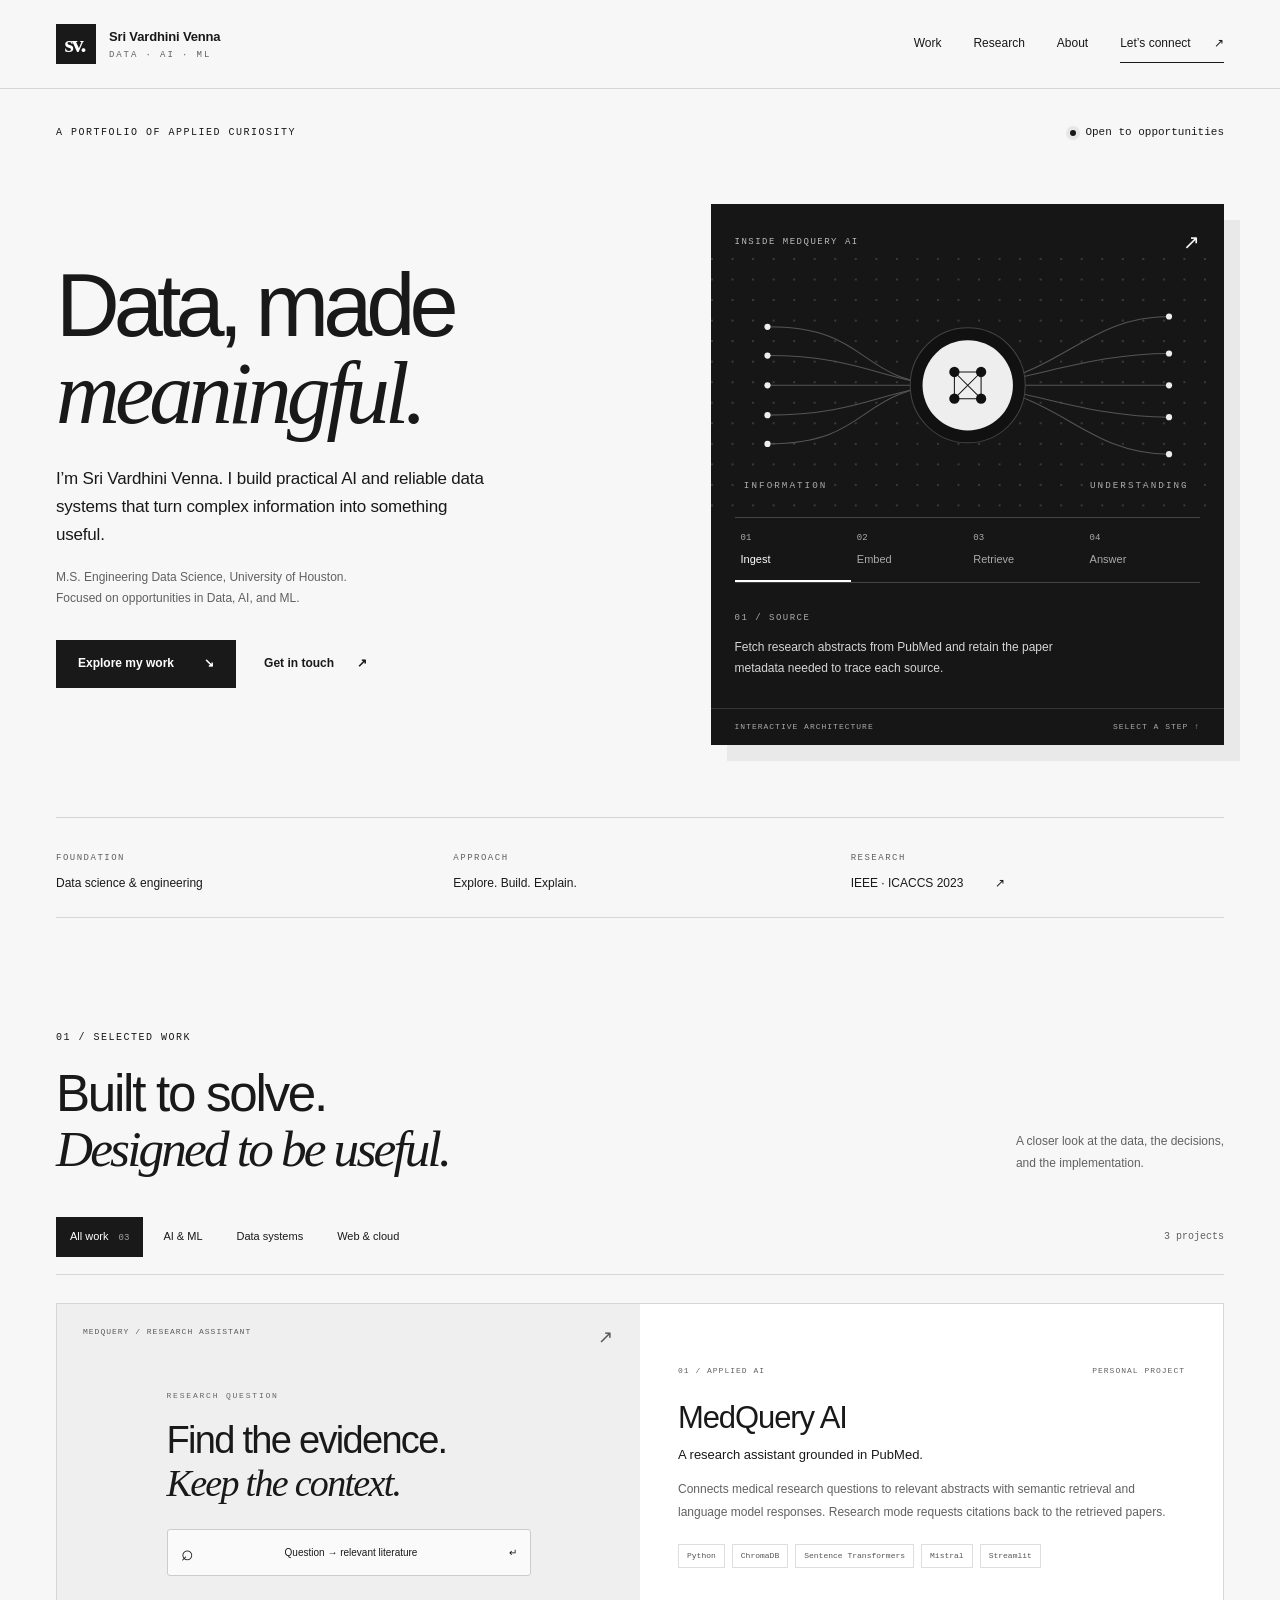
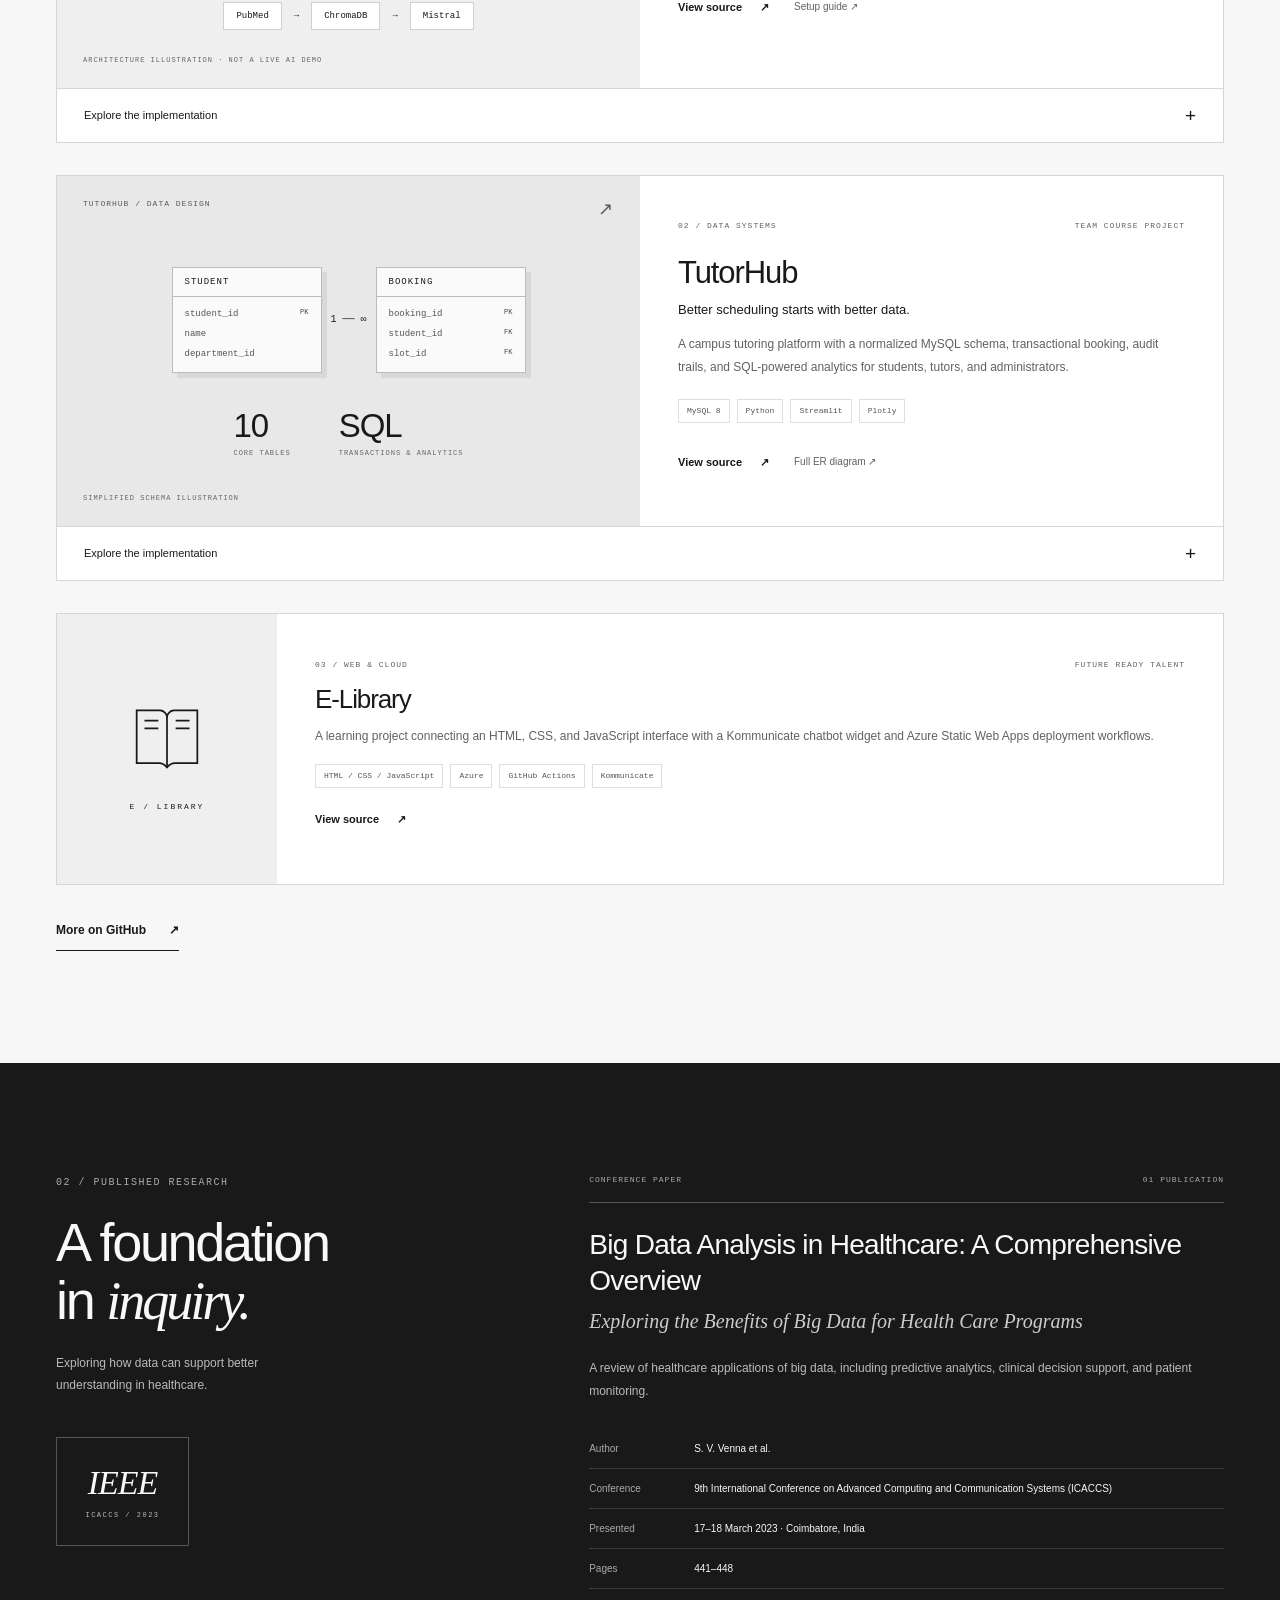
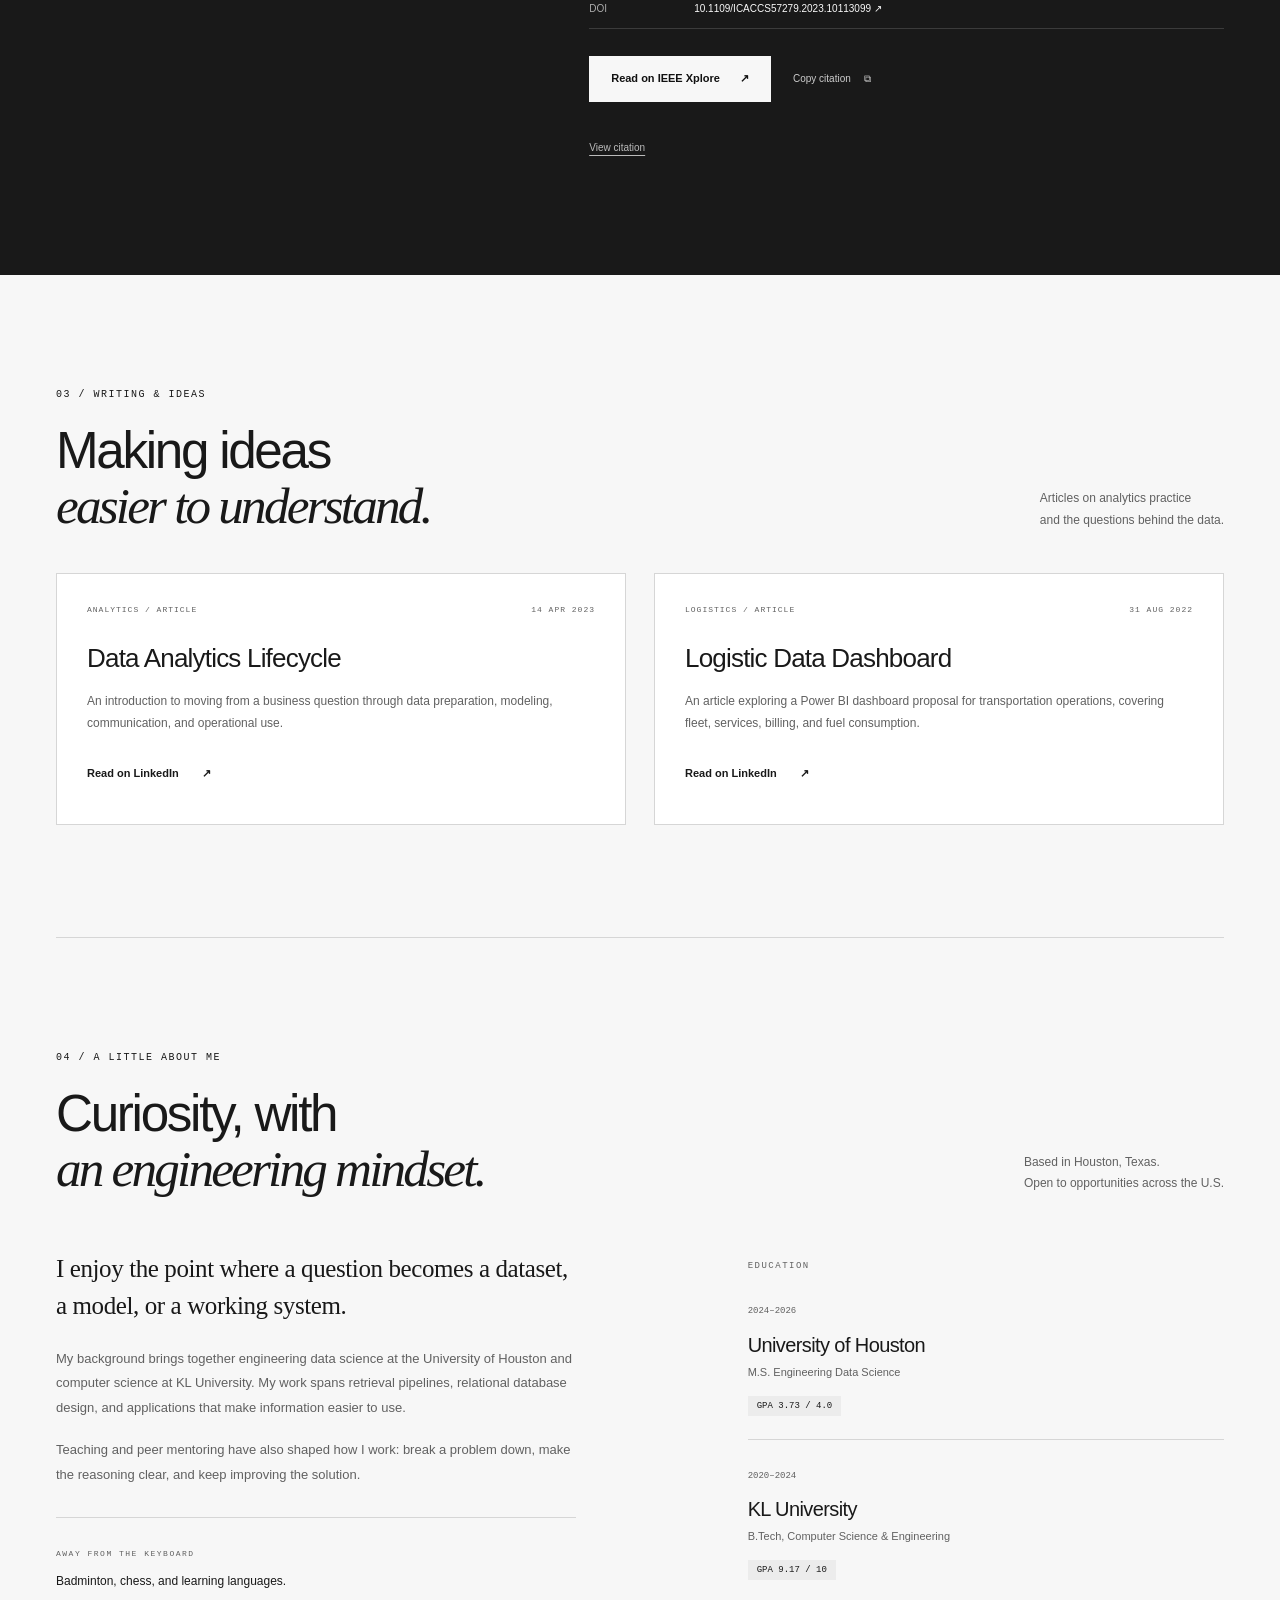
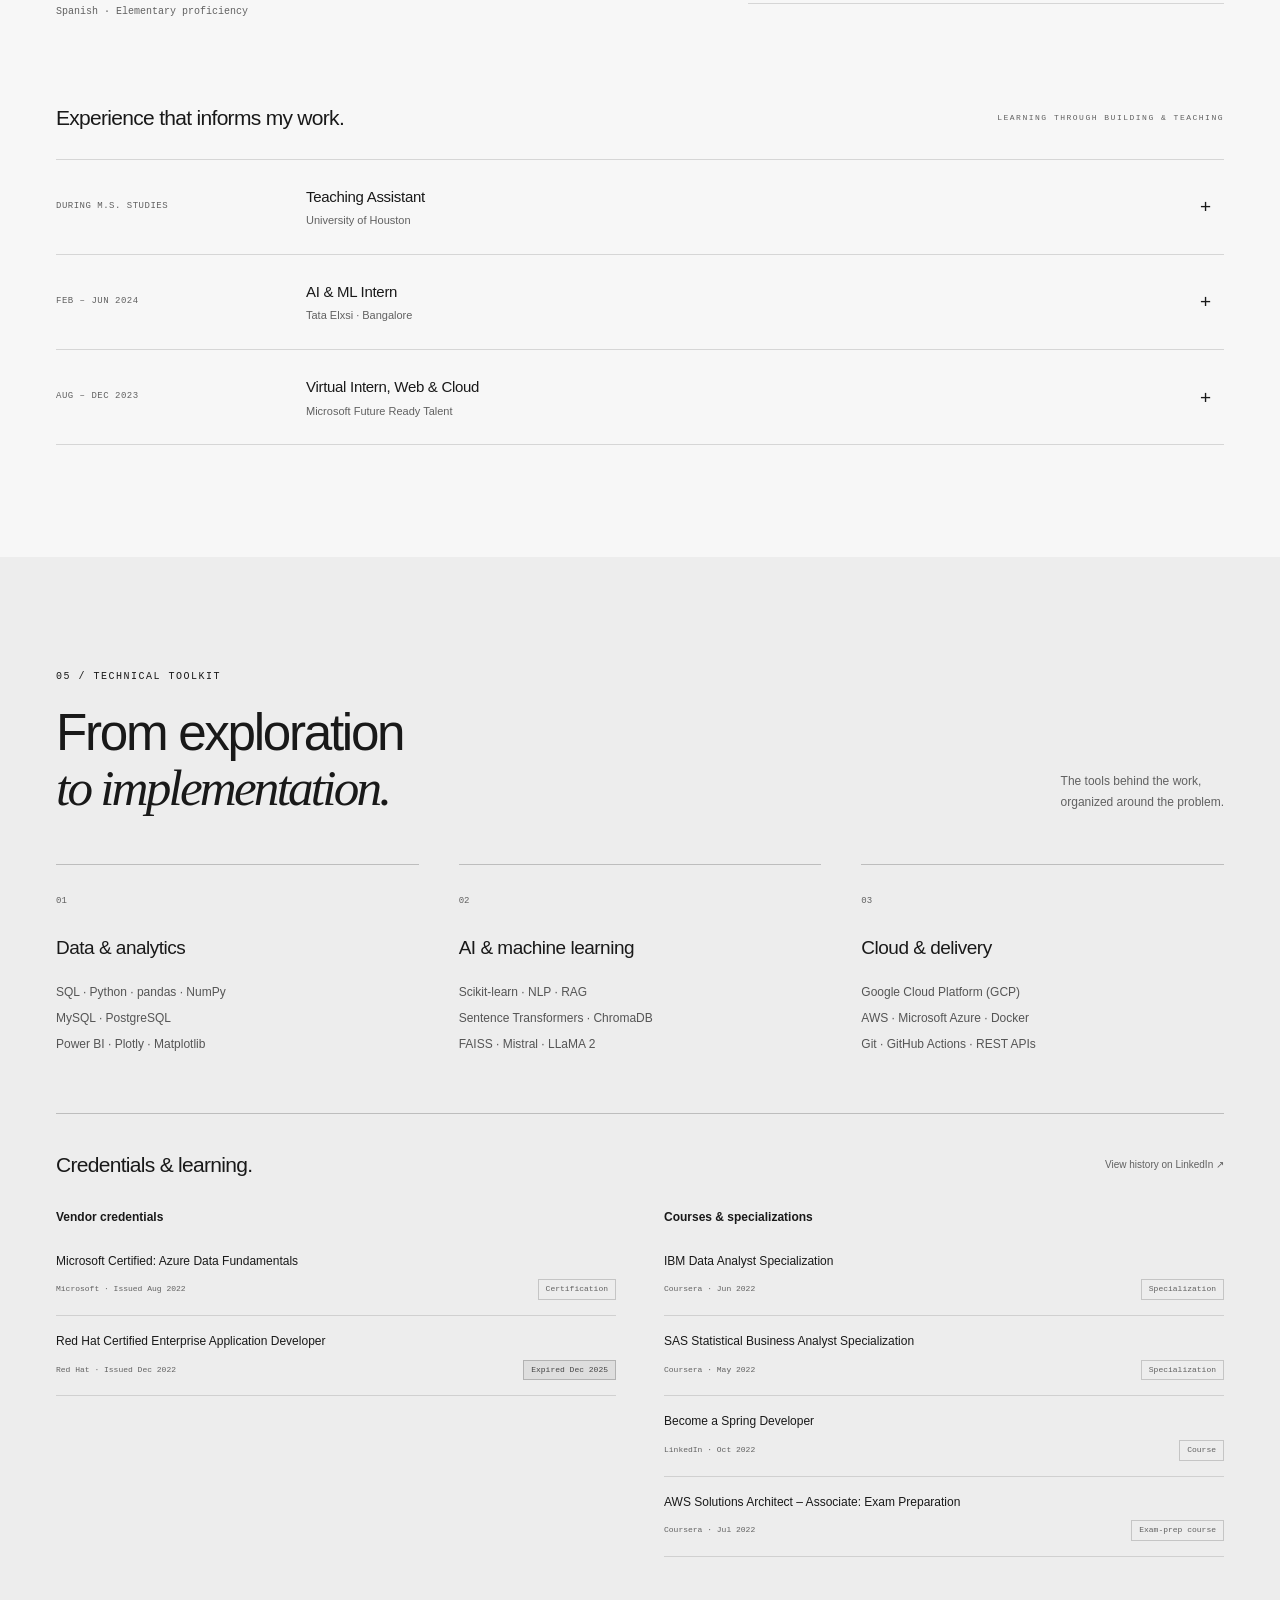
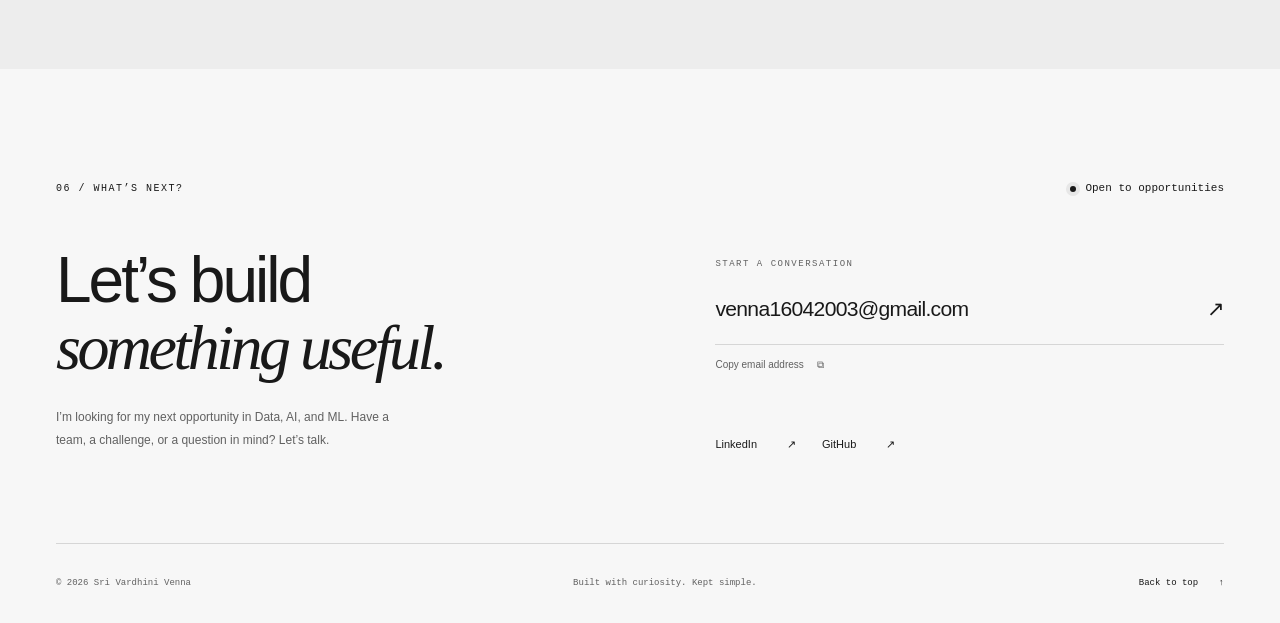
==== commit 007581f6: "Add approved LinkedIn writing, credentials, and GPA correction Add the two authored articles with di" ====
--- a/index.html
+++ b/index.html
@@ -91,13 +91,56 @@
 
     <section class="research section" id="research" aria-labelledby="research-title"><div class="wrap research-grid"><div class="research-intro"><span class="eyebrow">02 / PUBLISHED RESEARCH</span><h2 id="research-title">A foundation<br>in <em>inquiry.</em></h2><p>Exploring how data can support better understanding in healthcare.</p><div class="research-seal" aria-label="IEEE conference publication, 2023"><span>IEEE</span><small>ICACCS / 2023</small></div></div><article class="publication"><div class="publication-meta"><span>CONFERENCE PAPER</span><span>01 PUBLICATION</span></div><h3>Big Data Analysis in Healthcare: A Comprehensive Overview</h3><p class="publication-subtitle">Exploring the Benefits of Big Data for Health Care Programs</p><p>A review of healthcare applications of big data, including predictive analytics, clinical decision support, and patient monitoring.</p><dl class="publication-facts"><div><dt>Author</dt><dd>S. V. Venna et al.</dd></div><div><dt>Conference</dt><dd>9th International Conference on Advanced Computing and Communication Systems (ICACCS)</dd></div><div><dt>Presented</dt><dd>17–18 March 2023 · Coimbatore, India</dd></div><div><dt>Pages</dt><dd>441–448</dd></div><div><dt>DOI</dt><dd><a href="https://doi.org/10.1109/ICACCS57279.2023.10113099" target="_blank" rel="noopener noreferrer">10.1109/ICACCS57279.2023.10113099 <span aria-hidden="true">↗</span></a></dd></div></dl><div class="publication-actions"><a class="button button-light" href="https://ieeexplore.ieee.org/document/10113099/" target="_blank" rel="noopener noreferrer">Read on IEEE Xplore <span aria-hidden="true">↗</span></a><button class="copy-button" id="copy-citation" type="button">Copy citation <span aria-hidden="true">⧉</span></button></div><p class="copy-feedback" id="citation-feedback" role="status"></p><details class="citation-details"><summary>View citation</summary><p id="citation-text">S. V. Venna et al., “Big Data Analysis in Healthcare: A Comprehensive Overview: Exploring the Benefits of Big Data for Health Care Programs,” 2023 9th International Conference on Advanced Computing and Communication Systems (ICACCS), Coimbatore, India, 2023, pp. 441–448, doi: 10.1109/ICACCS57279.2023.10113099.</p></details></article></div></section>
 
-    <section class="about section wrap" id="about" aria-labelledby="about-title"><div class="section-heading"><div><span class="eyebrow">03 / A LITTLE ABOUT ME</span><h2 id="about-title">Curiosity, with<br><em>an engineering mindset.</em></h2></div><p>Based in Houston, Texas.<br>Open to opportunities across the U.S.</p></div><div class="about-grid"><div class="about-copy"><p class="large-copy">I enjoy the point where a question becomes a dataset, a model, or a working system.</p><p>My background brings together engineering data science at the University of Houston and computer science at KL University. My work spans retrieval pipelines, relational database design, and applications that make information easier to use.</p><p>Teaching and peer mentoring have also shaped how I work: break a problem down, make the reasoning clear, and keep improving the solution.</p><div class="personal-note"><span class="eyebrow">AWAY FROM THE KEYBOARD</span><p>Badminton, chess, and learning languages.</p></div></div><div class="education"><span class="eyebrow">EDUCATION</span><div class="education-item"><span class="education-year">2024–2026</span><h3>University of Houston</h3><p>M.S. Engineering Data Science</p><span class="education-gpa">GPA 3.74 / 4.0</span></div><div class="education-item"><span class="education-year">2020–2024</span><h3>KL University</h3><p>B.Tech, Computer Science &amp; Engineering</p><span class="education-gpa">GPA 9.17 / 10</span></div></div></div>
+    <section class="writing section wrap" id="writing" aria-labelledby="writing-title">
+      <div class="section-heading">
+        <div><span class="eyebrow">03 / WRITING &amp; IDEAS</span><h2 id="writing-title">Making ideas<br><em>easier to understand.</em></h2></div>
+        <p>Articles on analytics practice<br>and the questions behind the data.</p>
+      </div>
+      <div class="writing-grid">
+        <article class="writing-card">
+          <div class="writing-meta"><span>ANALYTICS / ARTICLE</span><time datetime="2023-04-14">14 APR 2023</time></div>
+          <h3>Data Analytics Lifecycle</h3>
+          <p>An introduction to moving from a business question through data preparation, modeling, communication, and operational use.</p>
+          <a class="text-link" href="https://www.linkedin.com/pulse/data-analytics-lifecycle-sri-vardhini-venna" target="_blank" rel="noopener noreferrer">Read on LinkedIn <span aria-hidden="true">↗</span></a>
+        </article>
+        <article class="writing-card">
+          <div class="writing-meta"><span>LOGISTICS / ARTICLE</span><time datetime="2022-08-31">31 AUG 2022</time></div>
+          <h3>Logistic Data Dashboard</h3>
+          <p>An article exploring a Power BI dashboard proposal for transportation operations, covering fleet, services, billing, and fuel consumption.</p>
+          <a class="text-link" href="https://www.linkedin.com/pulse/logistic-data-dashboard-sri-vardhini-venna" target="_blank" rel="noopener noreferrer">Read on LinkedIn <span aria-hidden="true">↗</span></a>
+        </article>
+      </div>
+    </section>
+
+    <section class="about section wrap" id="about" aria-labelledby="about-title"><div class="section-heading"><div><span class="eyebrow">04 / A LITTLE ABOUT ME</span><h2 id="about-title">Curiosity, with<br><em>an engineering mindset.</em></h2></div><p>Based in Houston, Texas.<br>Open to opportunities across the U.S.</p></div><div class="about-grid"><div class="about-copy"><p class="large-copy">I enjoy the point where a question becomes a dataset, a model, or a working system.</p><p>My background brings together engineering data science at the University of Houston and computer science at KL University. My work spans retrieval pipelines, relational database design, and applications that make information easier to use.</p><p>Teaching and peer mentoring have also shaped how I work: break a problem down, make the reasoning clear, and keep improving the solution.</p><div class="personal-note"><span class="eyebrow">AWAY FROM THE KEYBOARD</span><p>Badminton, chess, and learning languages.</p><p class="language-proficiency">Spanish · Elementary proficiency</p></div></div><div class="education"><span class="eyebrow">EDUCATION</span><div class="education-item"><span class="education-year">2024–2026</span><h3>University of Houston</h3><p>M.S. Engineering Data Science</p><span class="education-gpa">GPA 3.73 / 4.0</span></div><div class="education-item"><span class="education-year">2020–2024</span><h3>KL University</h3><p>B.Tech, Computer Science &amp; Engineering</p><span class="education-gpa">GPA 9.17 / 10</span></div></div></div>
       <div class="experience-block"><div class="subsection-heading"><h3>Experience that informs my work.</h3><span class="eyebrow">LEARNING THROUGH BUILDING &amp; TEACHING</span></div><details class="experience-item"><summary><span class="experience-when">DURING M.S. STUDIES</span><span><strong>Teaching Assistant</strong><span class="experience-org">University of Houston</span></span><span class="expand-icon" aria-hidden="true">+</span></summary><div class="experience-detail"><p>Supported CIS 2368: Advanced Information Systems Development through assignment reviews, office hours, and feedback on database-backed applications.</p><p>Helped students connect Python APIs, JavaScript interfaces, MySQL data, and Git-based development workflows.</p></div></details><details class="experience-item"><summary><span class="experience-when">FEB – JUN 2024</span><span><strong>AI &amp; ML Intern</strong><span class="experience-org">Tata Elxsi · Bangalore</span></span><span class="expand-icon" aria-hidden="true">+</span></summary><div class="experience-detail"><p>Worked on multilingual NLP, document indexing, vector search, and retrieval-augmented generation using Python, LLaMA 2, and Mistral.</p><p>Explored prompt design and cross-language model evaluation for document retrieval and analysis workflows.</p></div></details><details class="experience-item"><summary><span class="experience-when">AUG – DEC 2023</span><span><strong>Virtual Intern, Web &amp; Cloud</strong><span class="experience-org">Microsoft Future Ready Talent</span></span><span class="expand-icon" aria-hidden="true">+</span></summary><div class="experience-detail"><p>Built the E-Library learning project with HTML, CSS, and JavaScript, integrated a third-party chatbot widget, and explored Azure deployment through GitHub Actions.</p></div></details></div>
     </section>
 
-    <section class="skills section" id="skills" aria-labelledby="skills-title"><div class="wrap"><div class="section-heading"><div><span class="eyebrow">04 / TECHNICAL TOOLKIT</span><h2 id="skills-title">From exploration<br><em>to implementation.</em></h2></div><p>The tools behind the work,<br>organized around the problem.</p></div><div class="skills-grid"><div class="skill-group"><span class="skill-number">01</span><h3>Data &amp; analytics</h3><p>SQL · Python · pandas · NumPy<br>MySQL · PostgreSQL<br>Power BI · Plotly · Matplotlib</p></div><div class="skill-group"><span class="skill-number">02</span><h3>AI &amp; machine learning</h3><p>Scikit-learn · NLP · RAG<br>Sentence Transformers · ChromaDB<br>FAISS · Mistral · LLaMA 2</p></div><div class="skill-group"><span class="skill-number">03</span><h3>Cloud &amp; delivery</h3><p>Google Cloud Platform (GCP)<br>AWS · Microsoft Azure · Docker<br>Git · GitHub Actions · REST APIs</p></div></div></div></section>
+    <section class="skills section" id="skills" aria-labelledby="skills-title"><div class="wrap"><div class="section-heading"><div><span class="eyebrow">05 / TECHNICAL TOOLKIT</span><h2 id="skills-title">From exploration<br><em>to implementation.</em></h2></div><p>The tools behind the work,<br>organized around the problem.</p></div><div class="skills-grid"><div class="skill-group"><span class="skill-number">01</span><h3>Data &amp; analytics</h3><p>SQL · Python · pandas · NumPy<br>MySQL · PostgreSQL<br>Power BI · Plotly · Matplotlib</p></div><div class="skill-group"><span class="skill-number">02</span><h3>AI &amp; machine learning</h3><p>Scikit-learn · NLP · RAG<br>Sentence Transformers · ChromaDB<br>FAISS · Mistral · LLaMA 2</p></div><div class="skill-group"><span class="skill-number">03</span><h3>Cloud &amp; delivery</h3><p>Google Cloud Platform (GCP)<br>AWS · Microsoft Azure · Docker<br>Git · GitHub Actions · REST APIs</p></div></div>
+        <section class="credentials-block" aria-labelledby="credentials-title">
+          <div class="subsection-heading"><h3 id="credentials-title">Credentials &amp; learning.</h3><a class="subtle-link" href="https://www.linkedin.com/in/sri-vardhini-venna-a44995220/" target="_blank" rel="noopener noreferrer">View history on LinkedIn <span aria-hidden="true">↗</span></a></div>
+          <div class="credential-columns">
+            <div class="credential-group">
+              <h4>Vendor credentials</h4>
+              <ul class="credential-list">
+                <li><p class="credential-title">Microsoft Certified: Azure Data Fundamentals</p><div class="credential-meta"><span>Microsoft · Issued Aug 2022</span><span class="credential-type">Certification</span></div></li>
+                <li><p class="credential-title">Red Hat Certified Enterprise Application Developer</p><div class="credential-meta"><span>Red Hat · Issued Dec 2022</span><span class="credential-type credential-expired">Expired Dec 2025</span></div></li>
+              </ul>
+            </div>
+            <div class="credential-group">
+              <h4>Courses &amp; specializations</h4>
+              <ul class="credential-list">
+                <li><p class="credential-title">IBM Data Analyst Specialization</p><div class="credential-meta"><span>Coursera · Jun 2022</span><span class="credential-type">Specialization</span></div></li>
+                <li><p class="credential-title">SAS Statistical Business Analyst Specialization</p><div class="credential-meta"><span>Coursera · May 2022</span><span class="credential-type">Specialization</span></div></li>
+                <li><p class="credential-title">Become a Spring Developer</p><div class="credential-meta"><span>LinkedIn · Oct 2022</span><span class="credential-type">Course</span></div></li>
+                <li><p class="credential-title">AWS Solutions Architect – Associate: Exam Preparation</p><div class="credential-meta"><span>Coursera · Jul 2022</span><span class="credential-type">Exam-prep course</span></div></li>
+              </ul>
+            </div>
+          </div>
+        </section>
+</div></section>
 
-    <section class="contact section wrap" id="contact" aria-labelledby="contact-title"><div class="contact-top"><span class="eyebrow">05 / WHAT’S NEXT?</span><span class="availability"><span aria-hidden="true"></span>Open to opportunities</span></div><div class="contact-grid"><div><h2 id="contact-title">Let’s build<br><em>something useful.</em></h2><p>I’m looking for my next opportunity in Data, AI, and ML. Have a team, a challenge, or a question in mind? Let’s talk.</p></div><div class="contact-panel"><span class="eyebrow">START A CONVERSATION</span><a class="email-link" href="mailto:venna16042003@gmail.com">venna16042003@gmail.com <span aria-hidden="true">↗</span></a><button class="copy-email" id="copy-email" type="button">Copy email address <span aria-hidden="true">⧉</span></button><p class="copy-feedback" id="email-feedback" role="status"></p><div class="socials"><a href="https://www.linkedin.com/in/sri-vardhini-venna-a44995220/" target="_blank" rel="noopener noreferrer">LinkedIn <span aria-hidden="true">↗</span></a><a href="https://github.com/SriVardhini-Venna" target="_blank" rel="noopener noreferrer">GitHub <span aria-hidden="true">↗</span></a></div></div></div></section>
+    <section class="contact section wrap" id="contact" aria-labelledby="contact-title"><div class="contact-top"><span class="eyebrow">06 / WHAT’S NEXT?</span><span class="availability"><span aria-hidden="true"></span>Open to opportunities</span></div><div class="contact-grid"><div><h2 id="contact-title">Let’s build<br><em>something useful.</em></h2><p>I’m looking for my next opportunity in Data, AI, and ML. Have a team, a challenge, or a question in mind? Let’s talk.</p></div><div class="contact-panel"><span class="eyebrow">START A CONVERSATION</span><a class="email-link" href="mailto:venna16042003@gmail.com">venna16042003@gmail.com <span aria-hidden="true">↗</span></a><button class="copy-email" id="copy-email" type="button">Copy email address <span aria-hidden="true">⧉</span></button><p class="copy-feedback" id="email-feedback" role="status"></p><div class="socials"><a href="https://www.linkedin.com/in/sri-vardhini-venna-a44995220/" target="_blank" rel="noopener noreferrer">LinkedIn <span aria-hidden="true">↗</span></a><a href="https://github.com/SriVardhini-Venna" target="_blank" rel="noopener noreferrer">GitHub <span aria-hidden="true">↗</span></a></div></div></div></section>
   </main>
   <footer class="footer wrap"><span>© 2026 Sri Vardhini Venna</span><span>Built with curiosity. Kept simple.</span><a href="#home">Back to top <span aria-hidden="true">↑</span></a></footer>
 </body>
--- a/styles.css
+++ b/styles.css
@@ -1137,6 +1137,146 @@
 .footer a span {
   margin-left:15px;
 }
+/* Writing and credential history, added from the approved LinkedIn details. */
+.writing {
+  border-bottom:1px solid var(--line);
+}
+.writing-grid {
+  display:grid;
+  grid-template-columns:repeat(2,minmax(0,1fr));
+  gap:28px;
+}
+.writing-card {
+  padding:30px;
+  background:var(--white);
+  border:1px solid var(--line);
+  display:flex;
+  flex-direction:column;
+  align-items:flex-start;
+}
+.writing-meta {
+  display:flex;
+  flex-wrap:wrap;
+  justify-content:space-between;
+  gap:10px 20px;
+  width:100%;
+  color:var(--muted);
+  font:8px/1.6 var(--mono);
+  letter-spacing:1px;
+  margin-bottom:25px;
+}
+.writing-card h3 {
+  font-size:26px;
+  font-weight:500;
+  line-height:1.25;
+  letter-spacing:-.8px;
+}
+.writing-card>p {
+  font-size:12px;
+  color:var(--muted);
+  line-height:1.9;
+  margin:15px 0 19px;
+}
+.writing-card .text-link {
+  margin-top:auto;
+  font-size:11px;
+}
+.personal-note .language-proficiency {
+  font:10px/1.8 var(--mono);
+  color:var(--muted);
+  margin-top:12px;
+}
+.credentials-block {
+  border-top:1px solid #bdbdbd;
+  margin-top:55px;
+  padding-top:32px;
+}
+.credential-columns {
+  display:grid;
+  grid-template-columns:repeat(2,minmax(0,1fr));
+  gap:48px;
+}
+.credential-group h4 {
+  font-size:12px;
+  font-weight:600;
+  margin:0 0 9px;
+}
+.credential-list {
+  list-style:none;
+  padding:0;
+}
+.credential-list li {
+  padding:15px 0;
+  border-bottom:1px solid #d0d0d0;
+}
+.credential-title {
+  font-size:12px;
+  line-height:1.7;
+}
+.credential-meta {
+  display:flex;
+  flex-wrap:wrap;
+  align-items:center;
+  justify-content:space-between;
+  gap:8px 15px;
+  margin-top:8px;
+  font:8px/1.6 var(--mono);
+  color:var(--muted);
+}
+.credential-type {
+  padding:3px 7px;
+  border:1px solid #c5c5c5;
+  white-space:nowrap;
+}
+.credential-expired {
+  background:#dedede;
+  border-color:#b2b2b2;
+  color:#454545;
+}
+@media(max-width:800px) {
+  .writing-card {
+    padding:24px;
+  }
+  .writing-card h3 {
+    font-size:23px;
+  }
+  .credential-columns {
+    gap:30px;
+  }
+}
+@media(max-width:560px) {
+  .writing-grid,.credential-columns {
+    grid-template-columns:minmax(0,1fr);
+  }
+  .writing-grid {
+    gap:20px;
+  }
+  .writing-card {
+    padding:25px 23px;
+  }
+  .writing-meta {
+    font-size:7px;
+    margin-bottom:18px;
+  }
+  .writing-card h3 {
+    font-size:24px;
+  }
+  .credentials-block {
+    margin-top:40px;
+    padding-top:25px;
+  }
+  .credentials-block .subsection-heading {
+    gap:2px;
+    margin-bottom:20px;
+  }
+  .credential-columns {
+    gap:30px;
+  }
+  .credential-meta {
+    font-size:8px;
+  }
+}
+
 @media(min-width:1600px) {
   .hero-grid {
     padding-block:88px;
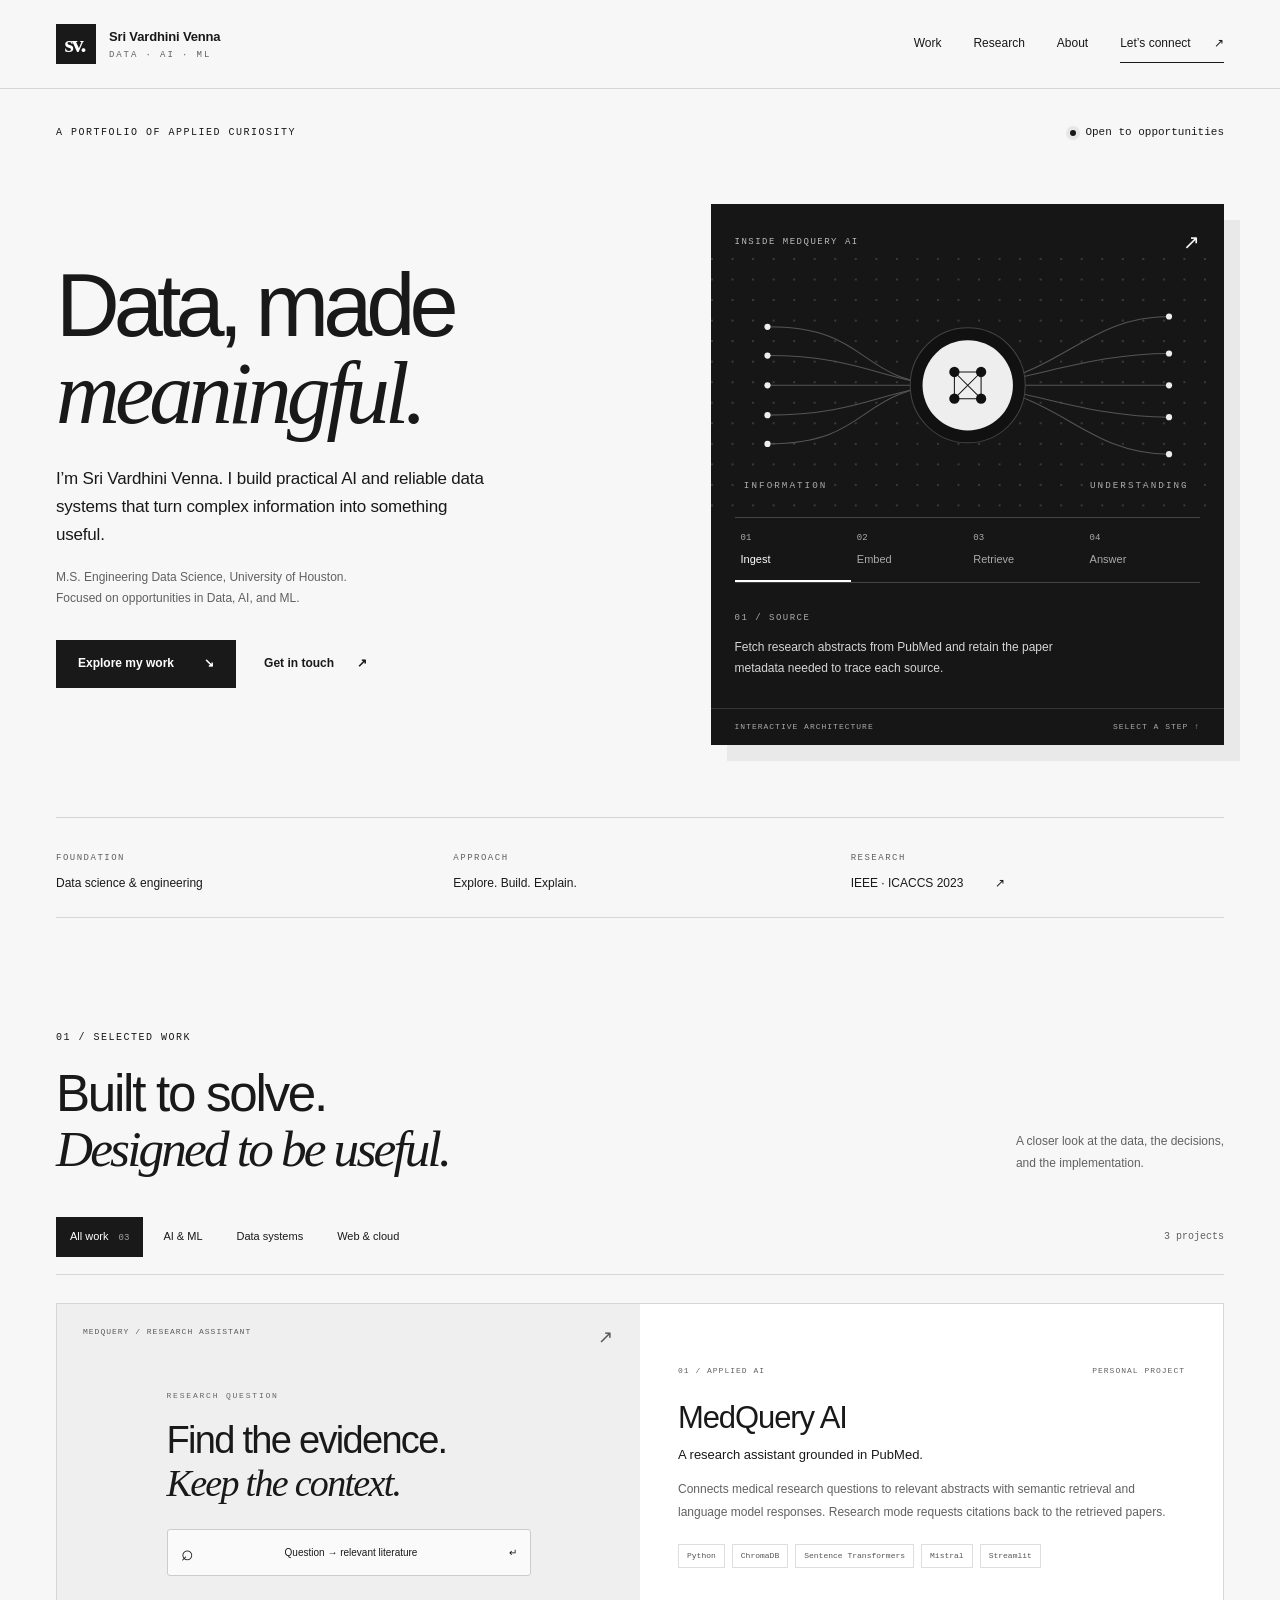
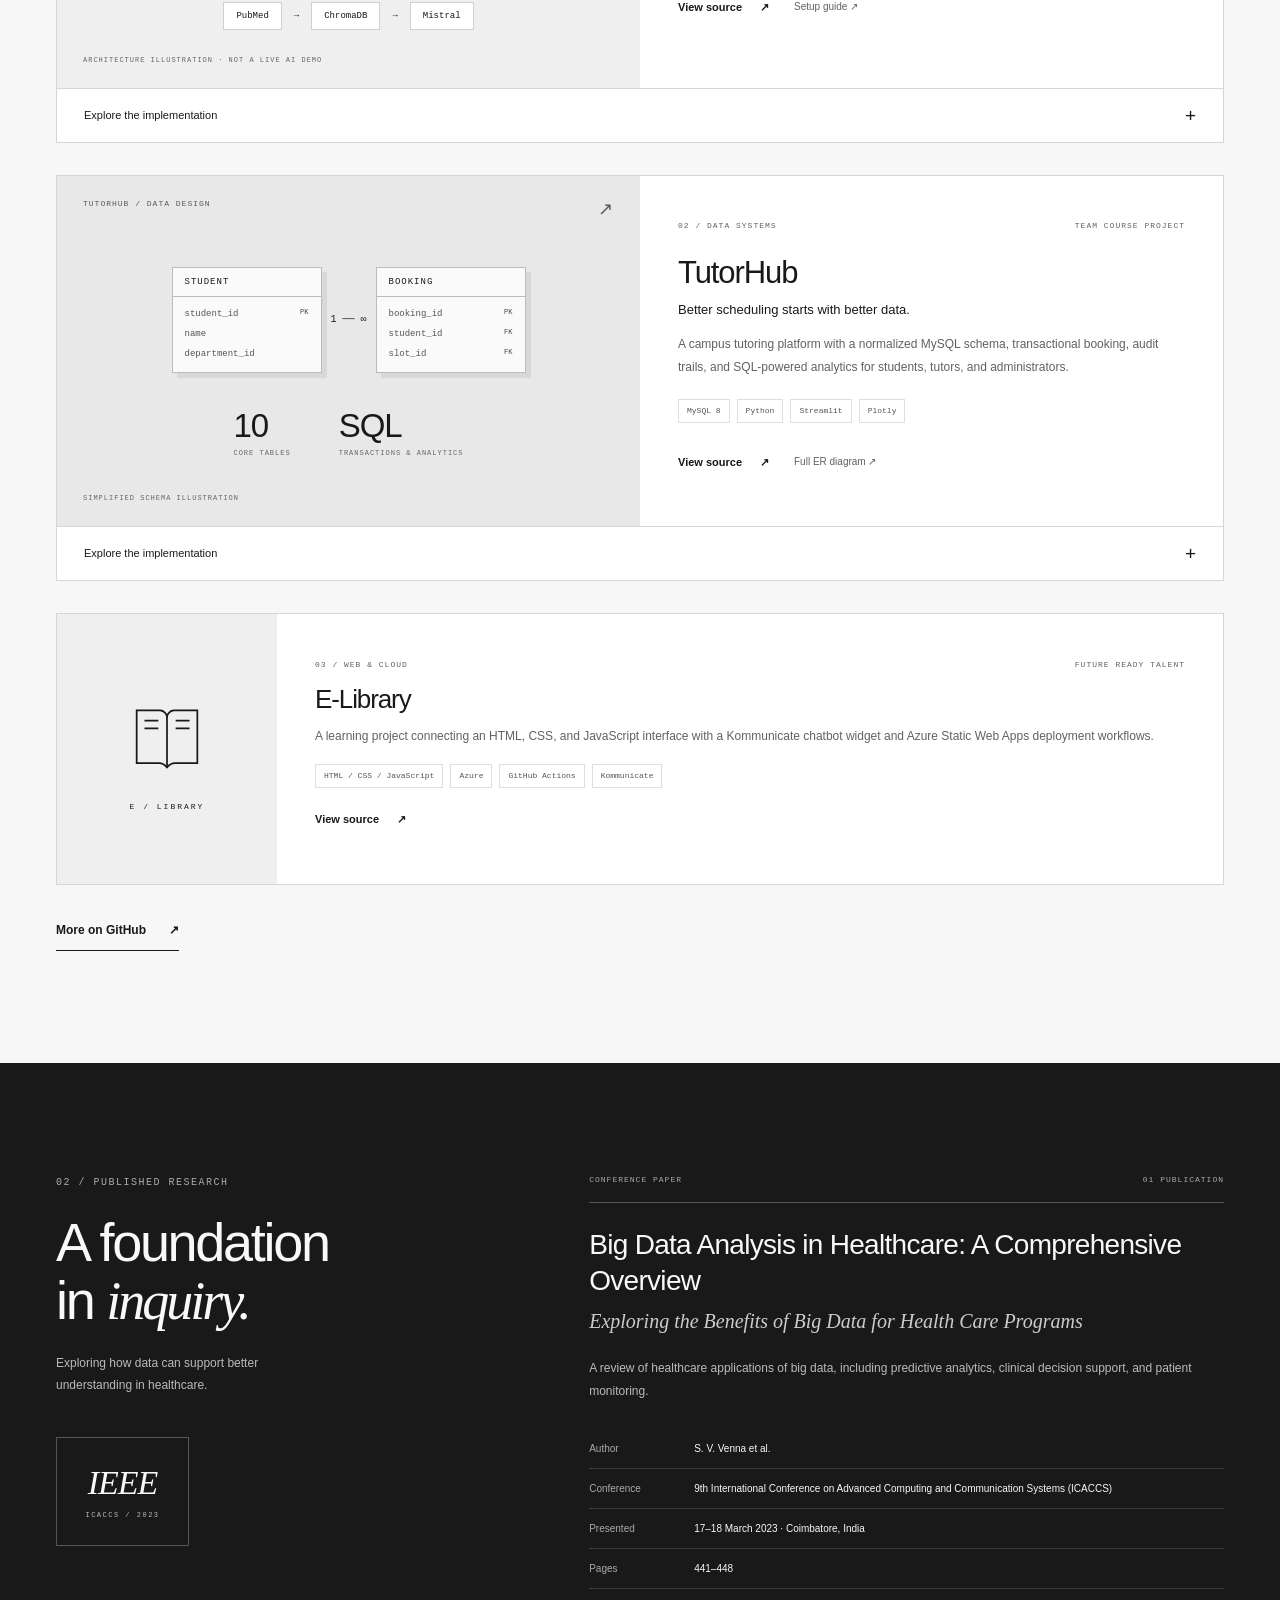
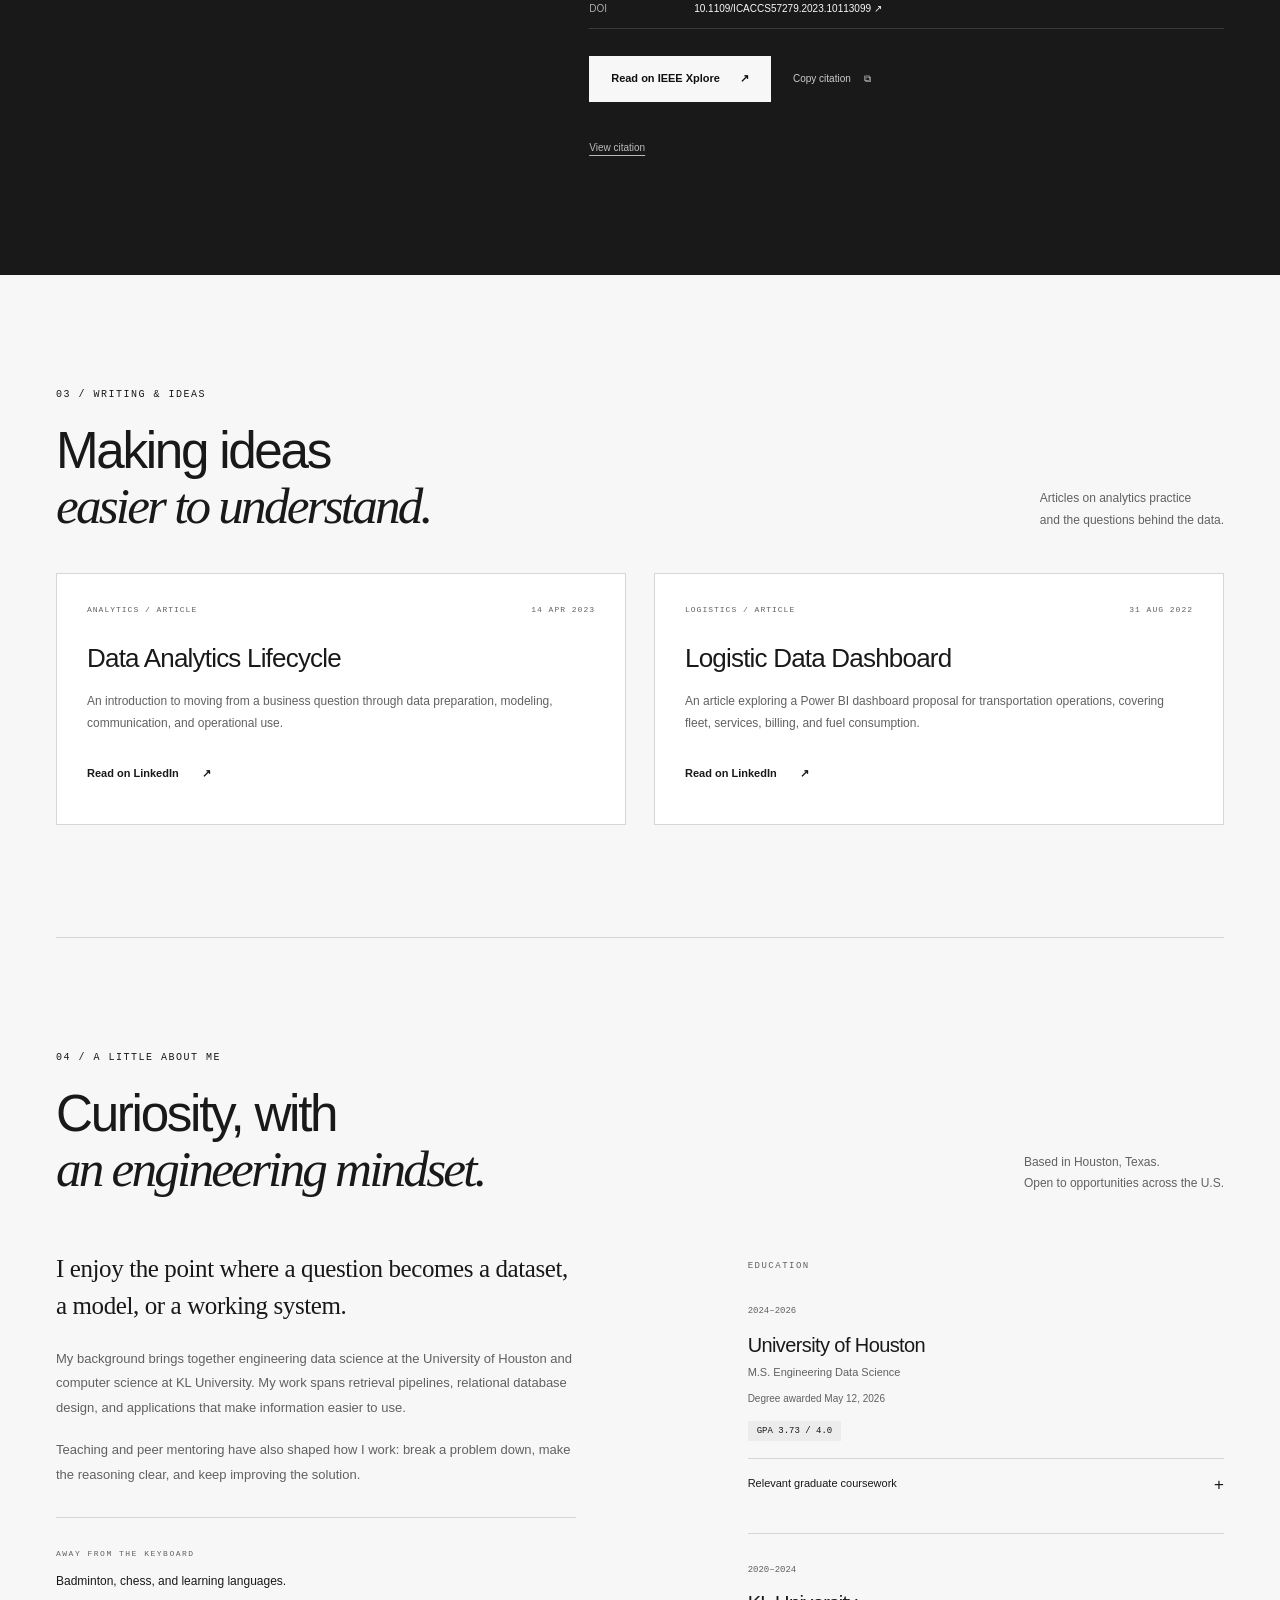
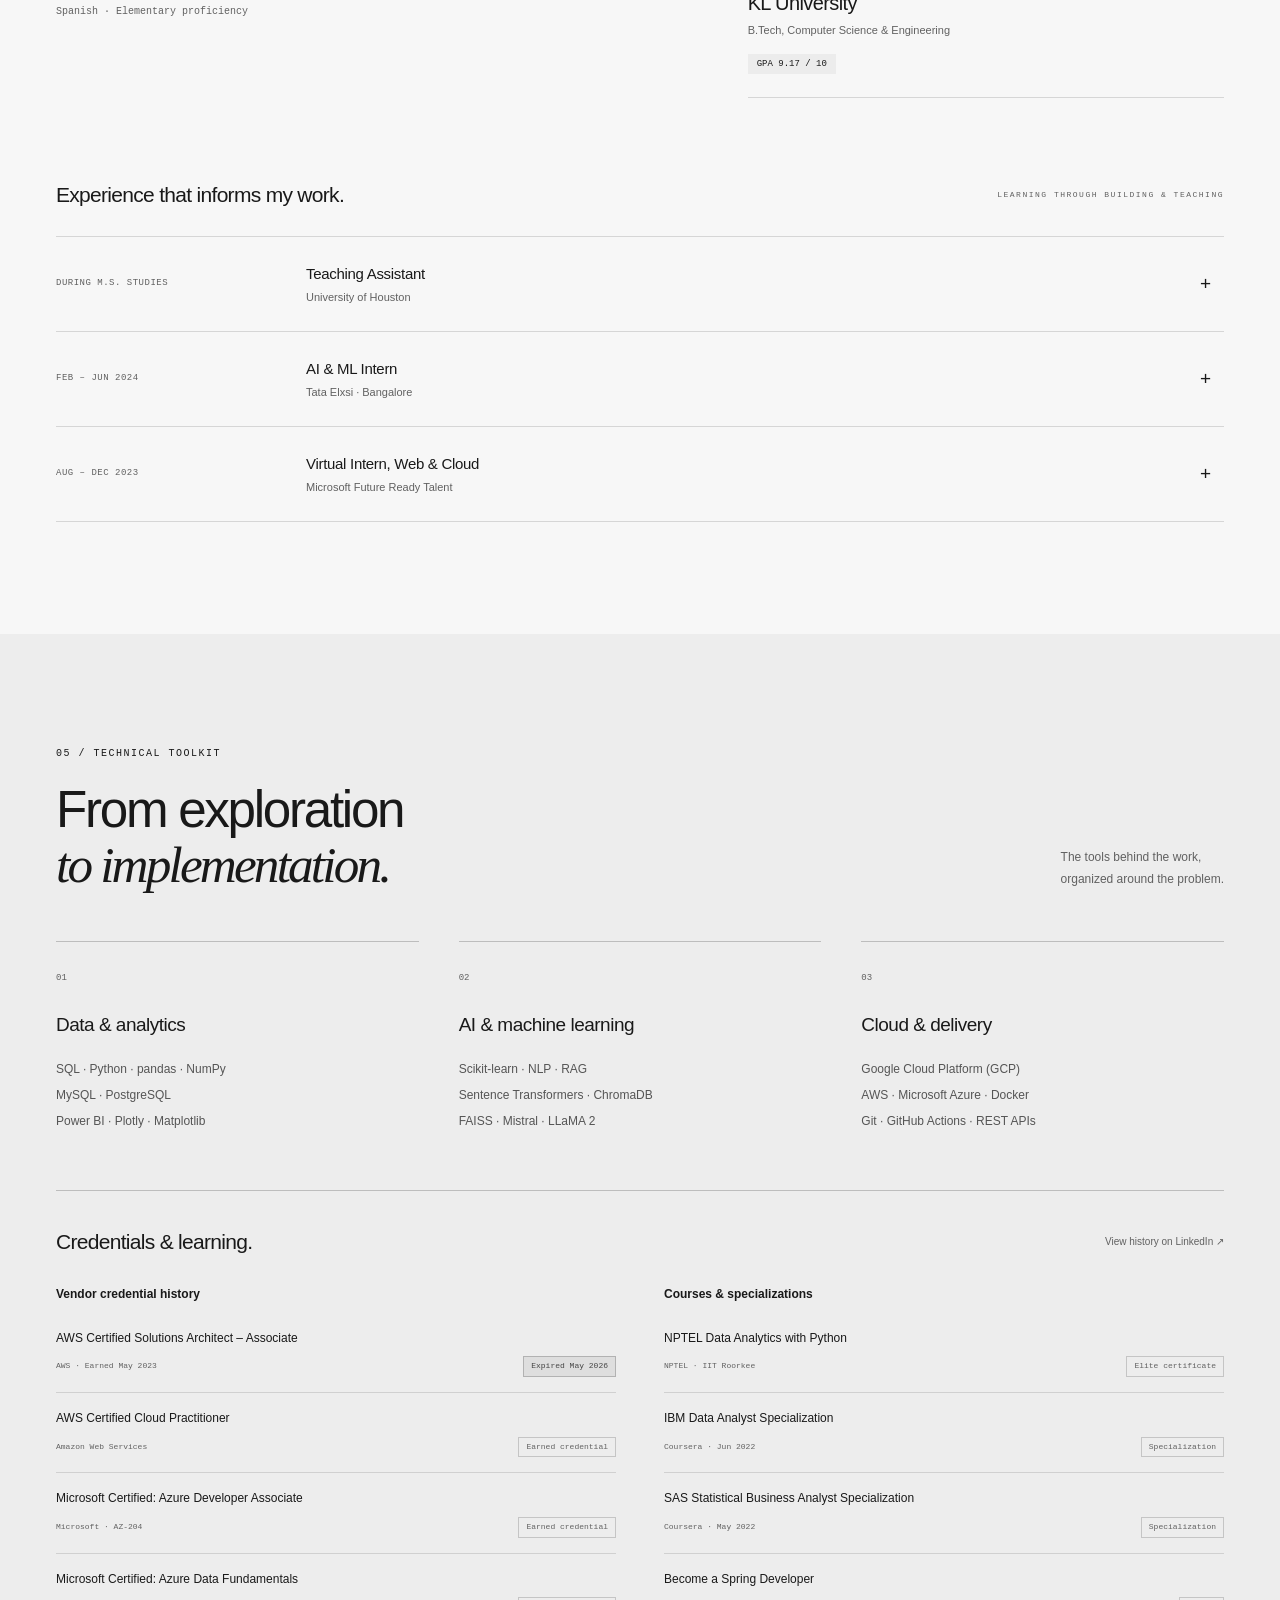
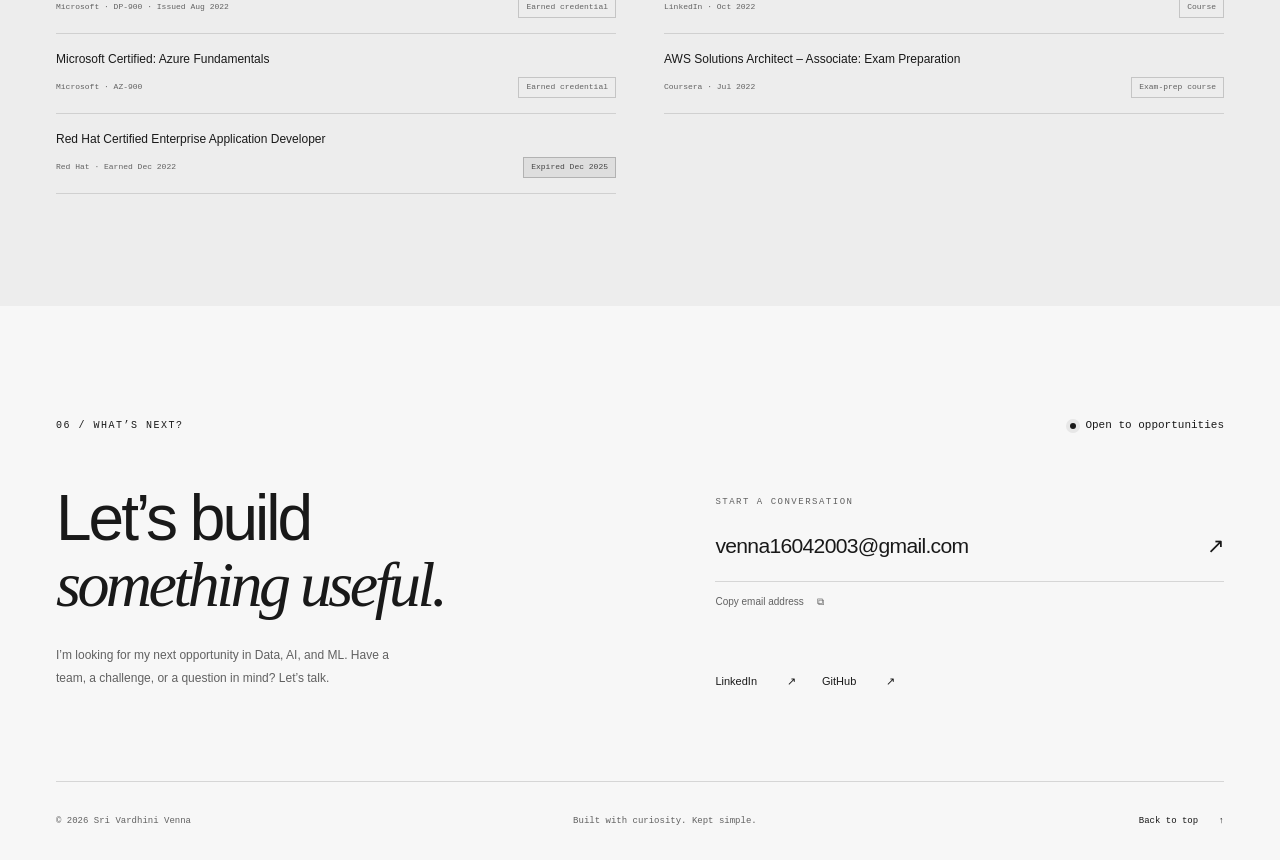
==== commit 2c3eb464: "Expand credential history and confirm graduate education Add the actual AWS and Azure certifications" ====
--- a/index.html
+++ b/index.html
@@ -112,7 +112,18 @@
       </div>
     </section>
 
-    <section class="about section wrap" id="about" aria-labelledby="about-title"><div class="section-heading"><div><span class="eyebrow">04 / A LITTLE ABOUT ME</span><h2 id="about-title">Curiosity, with<br><em>an engineering mindset.</em></h2></div><p>Based in Houston, Texas.<br>Open to opportunities across the U.S.</p></div><div class="about-grid"><div class="about-copy"><p class="large-copy">I enjoy the point where a question becomes a dataset, a model, or a working system.</p><p>My background brings together engineering data science at the University of Houston and computer science at KL University. My work spans retrieval pipelines, relational database design, and applications that make information easier to use.</p><p>Teaching and peer mentoring have also shaped how I work: break a problem down, make the reasoning clear, and keep improving the solution.</p><div class="personal-note"><span class="eyebrow">AWAY FROM THE KEYBOARD</span><p>Badminton, chess, and learning languages.</p><p class="language-proficiency">Spanish · Elementary proficiency</p></div></div><div class="education"><span class="eyebrow">EDUCATION</span><div class="education-item"><span class="education-year">2024–2026</span><h3>University of Houston</h3><p>M.S. Engineering Data Science</p><span class="education-gpa">GPA 3.73 / 4.0</span></div><div class="education-item"><span class="education-year">2020–2024</span><h3>KL University</h3><p>B.Tech, Computer Science &amp; Engineering</p><span class="education-gpa">GPA 9.17 / 10</span></div></div></div>
+    <section class="about section wrap" id="about" aria-labelledby="about-title"><div class="section-heading"><div><span class="eyebrow">04 / A LITTLE ABOUT ME</span><h2 id="about-title">Curiosity, with<br><em>an engineering mindset.</em></h2></div><p>Based in Houston, Texas.<br>Open to opportunities across the U.S.</p></div><div class="about-grid"><div class="about-copy"><p class="large-copy">I enjoy the point where a question becomes a dataset, a model, or a working system.</p><p>My background brings together engineering data science at the University of Houston and computer science at KL University. My work spans retrieval pipelines, relational database design, and applications that make information easier to use.</p><p>Teaching and peer mentoring have also shaped how I work: break a problem down, make the reasoning clear, and keep improving the solution.</p><div class="personal-note"><span class="eyebrow">AWAY FROM THE KEYBOARD</span><p>Badminton, chess, and learning languages.</p><p class="language-proficiency">Spanish · Elementary proficiency</p></div></div><div class="education"><span class="eyebrow">EDUCATION</span><div class="education-item"><span class="education-year">2024–2026</span><h3>University of Houston</h3><p>M.S. Engineering Data Science</p><p class="degree-awarded">Degree awarded <time datetime="2026-05-12">May 12, 2026</time></p><span class="education-gpa">GPA 3.73 / 4.0</span>
+          <details class="coursework">
+            <summary>Relevant graduate coursework <span aria-hidden="true">+</span></summary>
+            <ul class="coursework-list">
+              <li>Introduction to Machine Learning</li>
+              <li>Data Mining for Engineers</li>
+              <li>Database Management Tools</li>
+              <li>Big Data Analytics <span>(selected topic)</span></li>
+              <li>Probability and Statistics</li>
+              <li>Introduction to Cloud Computing</li>
+            </ul>
+          </details></div><div class="education-item"><span class="education-year">2020–2024</span><h3>KL University</h3><p>B.Tech, Computer Science &amp; Engineering</p><span class="education-gpa">GPA 9.17 / 10</span></div></div></div>
       <div class="experience-block"><div class="subsection-heading"><h3>Experience that informs my work.</h3><span class="eyebrow">LEARNING THROUGH BUILDING &amp; TEACHING</span></div><details class="experience-item"><summary><span class="experience-when">DURING M.S. STUDIES</span><span><strong>Teaching Assistant</strong><span class="experience-org">University of Houston</span></span><span class="expand-icon" aria-hidden="true">+</span></summary><div class="experience-detail"><p>Supported CIS 2368: Advanced Information Systems Development through assignment reviews, office hours, and feedback on database-backed applications.</p><p>Helped students connect Python APIs, JavaScript interfaces, MySQL data, and Git-based development workflows.</p></div></details><details class="experience-item"><summary><span class="experience-when">FEB – JUN 2024</span><span><strong>AI &amp; ML Intern</strong><span class="experience-org">Tata Elxsi · Bangalore</span></span><span class="expand-icon" aria-hidden="true">+</span></summary><div class="experience-detail"><p>Worked on multilingual NLP, document indexing, vector search, and retrieval-augmented generation using Python, LLaMA 2, and Mistral.</p><p>Explored prompt design and cross-language model evaluation for document retrieval and analysis workflows.</p></div></details><details class="experience-item"><summary><span class="experience-when">AUG – DEC 2023</span><span><strong>Virtual Intern, Web &amp; Cloud</strong><span class="experience-org">Microsoft Future Ready Talent</span></span><span class="expand-icon" aria-hidden="true">+</span></summary><div class="experience-detail"><p>Built the E-Library learning project with HTML, CSS, and JavaScript, integrated a third-party chatbot widget, and explored Azure deployment through GitHub Actions.</p></div></details></div>
     </section>
 
@@ -121,15 +132,20 @@
           <div class="subsection-heading"><h3 id="credentials-title">Credentials &amp; learning.</h3><a class="subtle-link" href="https://www.linkedin.com/in/sri-vardhini-venna-a44995220/" target="_blank" rel="noopener noreferrer">View history on LinkedIn <span aria-hidden="true">↗</span></a></div>
           <div class="credential-columns">
             <div class="credential-group">
-              <h4>Vendor credentials</h4>
+              <h4>Vendor credential history</h4>
               <ul class="credential-list">
-                <li><p class="credential-title">Microsoft Certified: Azure Data Fundamentals</p><div class="credential-meta"><span>Microsoft · Issued Aug 2022</span><span class="credential-type">Certification</span></div></li>
-                <li><p class="credential-title">Red Hat Certified Enterprise Application Developer</p><div class="credential-meta"><span>Red Hat · Issued Dec 2022</span><span class="credential-type credential-expired">Expired Dec 2025</span></div></li>
+                <li><p class="credential-title">AWS Certified Solutions Architect – Associate</p><div class="credential-meta"><span>AWS · Earned May 2023</span><span class="credential-type credential-expired">Expired May 2026</span></div></li>
+                <li><p class="credential-title">AWS Certified Cloud Practitioner</p><div class="credential-meta"><span>Amazon Web Services</span><span class="credential-type">Earned credential</span></div></li>
+                <li><p class="credential-title">Microsoft Certified: Azure Developer Associate</p><div class="credential-meta"><span>Microsoft · AZ-204</span><span class="credential-type">Earned credential</span></div></li>
+                <li><p class="credential-title">Microsoft Certified: Azure Data Fundamentals</p><div class="credential-meta"><span>Microsoft · DP-900 · Issued Aug 2022</span><span class="credential-type">Earned credential</span></div></li>
+                <li><p class="credential-title">Microsoft Certified: Azure Fundamentals</p><div class="credential-meta"><span>Microsoft · AZ-900</span><span class="credential-type">Earned credential</span></div></li>
+                <li><p class="credential-title">Red Hat Certified Enterprise Application Developer</p><div class="credential-meta"><span>Red Hat · Earned Dec 2022</span><span class="credential-type credential-expired">Expired Dec 2025</span></div></li>
               </ul>
             </div>
             <div class="credential-group">
               <h4>Courses &amp; specializations</h4>
               <ul class="credential-list">
+                <li><p class="credential-title">NPTEL Data Analytics with Python</p><div class="credential-meta"><span>NPTEL · IIT Roorkee</span><span class="credential-type">Elite certificate</span></div></li>
                 <li><p class="credential-title">IBM Data Analyst Specialization</p><div class="credential-meta"><span>Coursera · Jun 2022</span><span class="credential-type">Specialization</span></div></li>
                 <li><p class="credential-title">SAS Statistical Business Analyst Specialization</p><div class="credential-meta"><span>Coursera · May 2022</span><span class="credential-type">Specialization</span></div></li>
                 <li><p class="credential-title">Become a Spring Developer</p><div class="credential-meta"><span>LinkedIn · Oct 2022</span><span class="credential-type">Course</span></div></li>
--- a/styles.css
+++ b/styles.css
@@ -940,6 +940,43 @@
   color:var(--muted);
   margin-top:4px;
 }
+.education .degree-awarded {
+  margin-top:9px;
+  font-size:10px;
+  color:var(--muted);
+}
+.coursework {
+  margin-top:17px;
+  border-top:1px solid var(--line);
+}
+.coursework>summary {
+  display:flex;
+  align-items:center;
+  justify-content:space-between;
+  gap:15px;
+  padding:12px 0;
+  font-size:11px;
+}
+.coursework>summary:hover {
+  text-decoration:underline;
+  text-underline-offset:4px;
+}
+.coursework>summary>span {
+  font-size:17px;
+  transition:transform .2s;
+}
+.coursework[open]>summary>span {
+  transform:rotate(45deg);
+}
+.coursework-list {
+  padding:0 0 4px 16px;
+  font-size:11px;
+  line-height:1.9;
+  color:var(--muted);
+}
+.coursework-list span {
+  font-size:10px;
+}
 .education-gpa {
   display:inline-block;
   font:9px var(--mono);
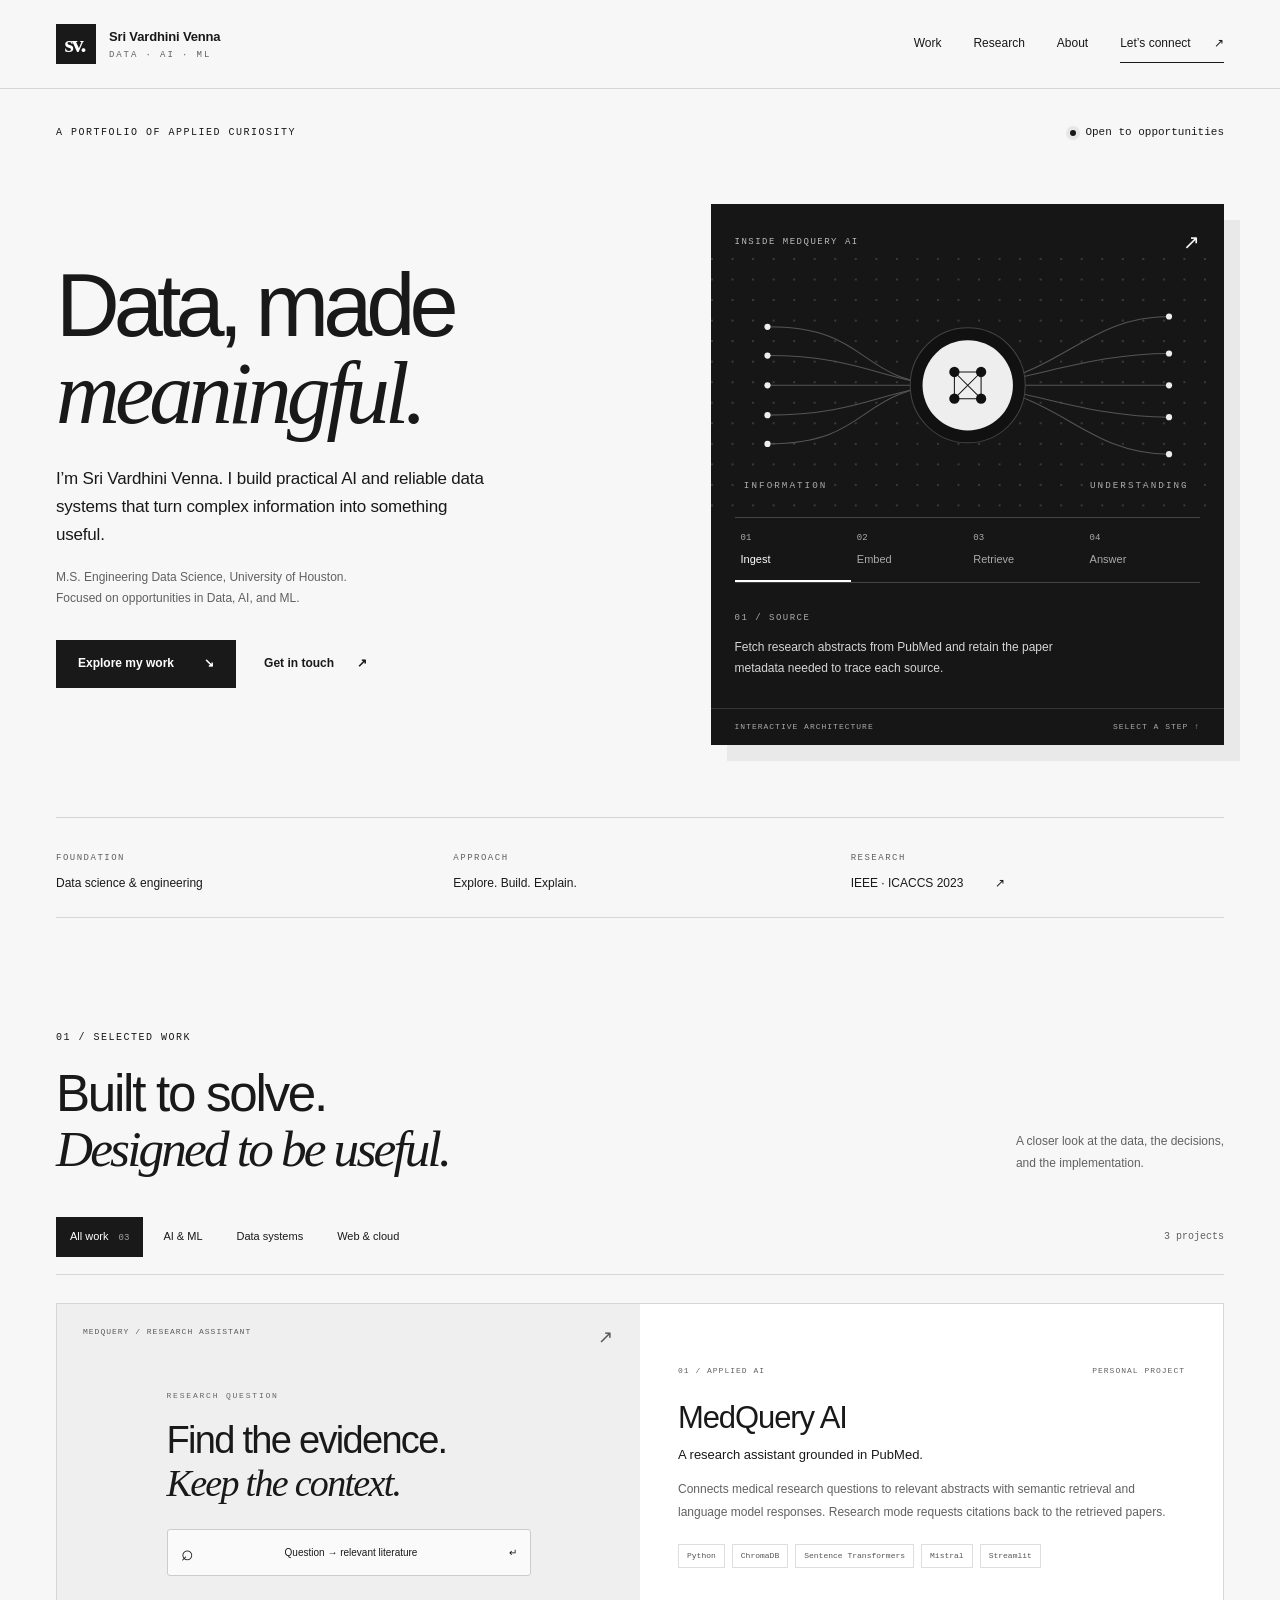
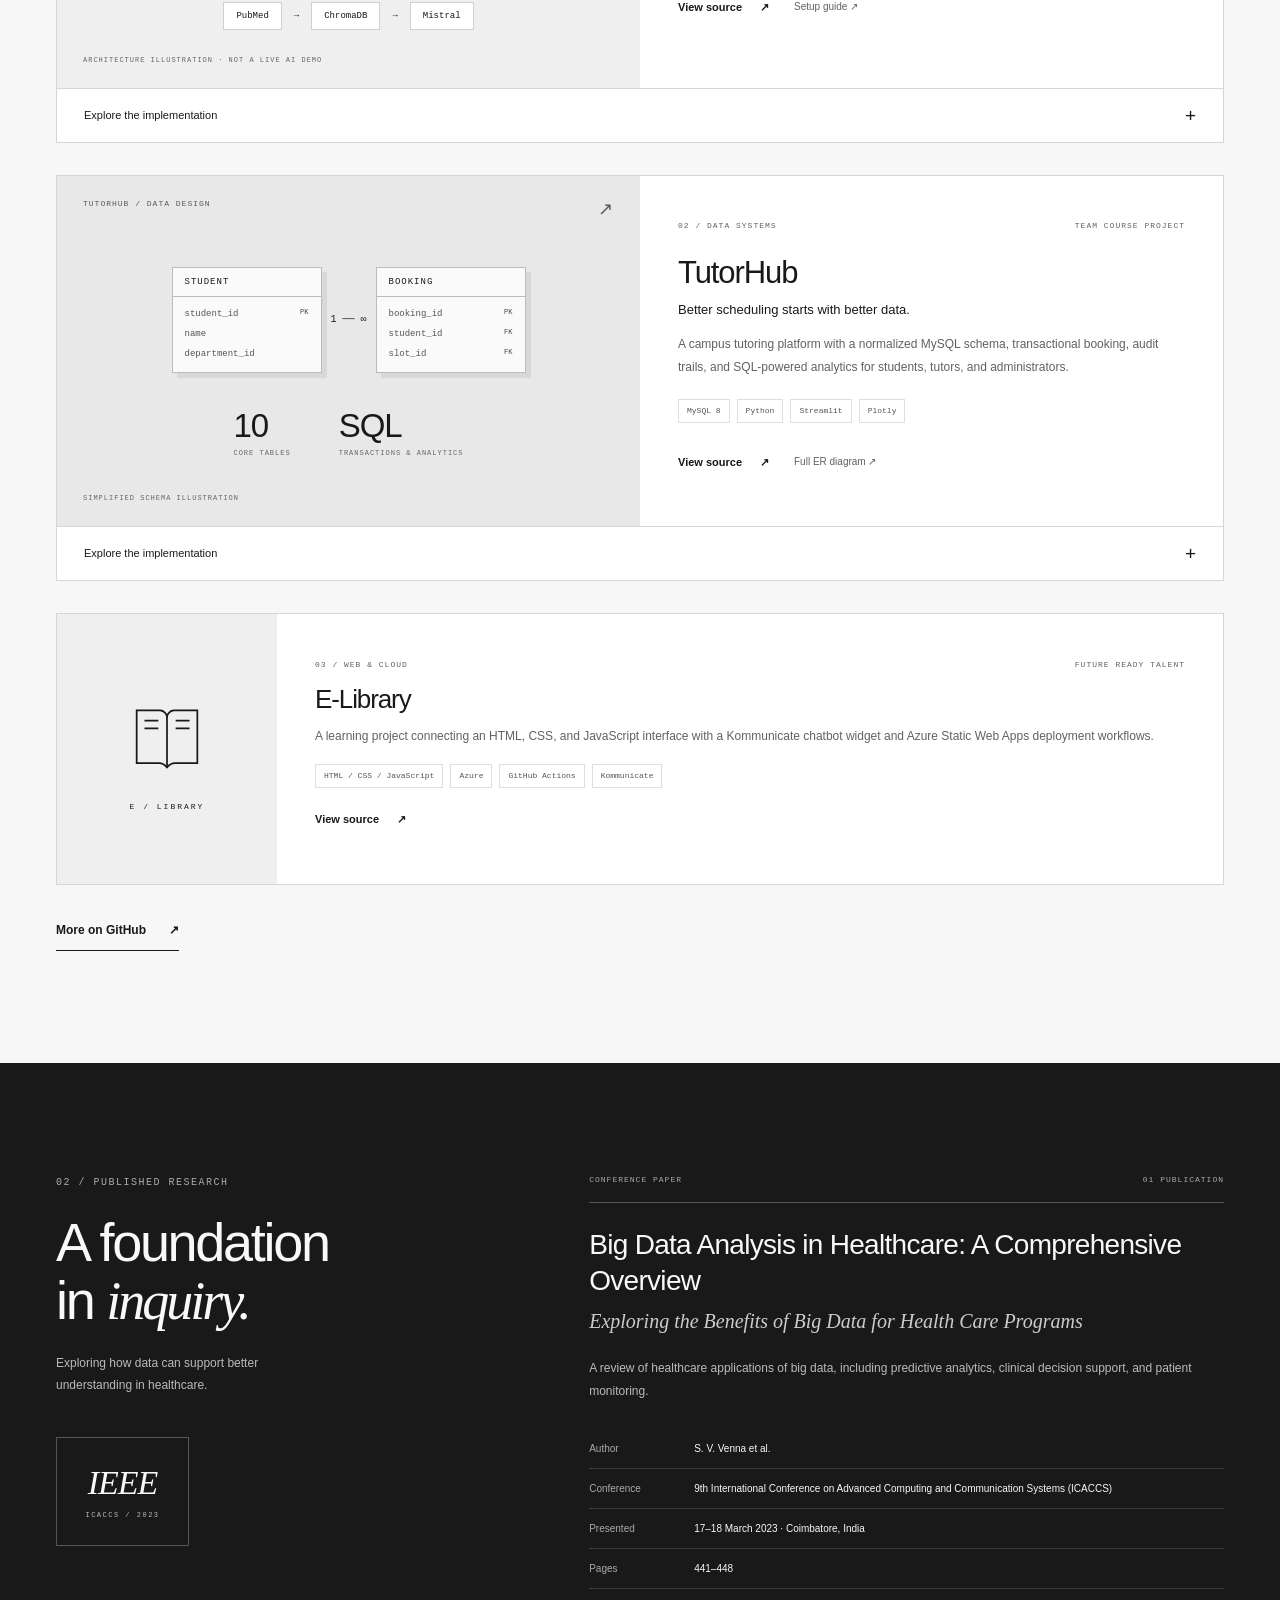
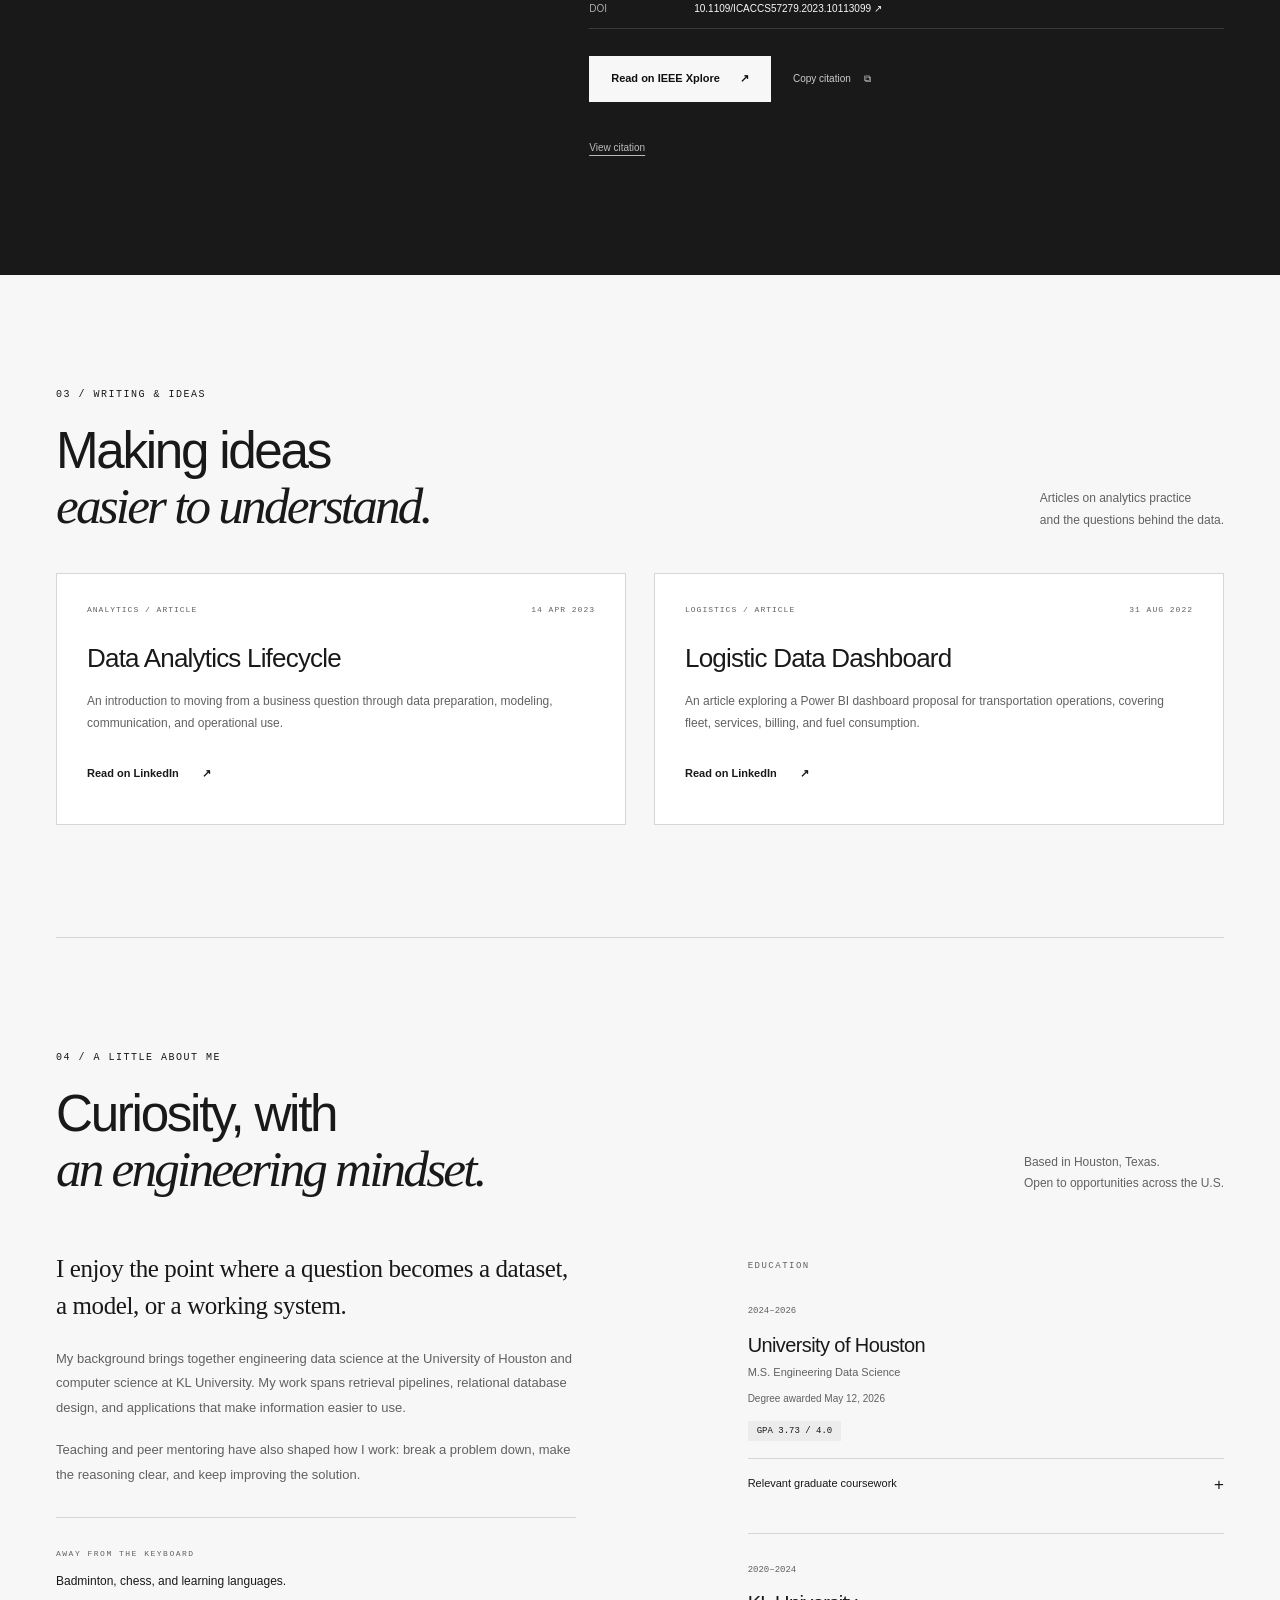
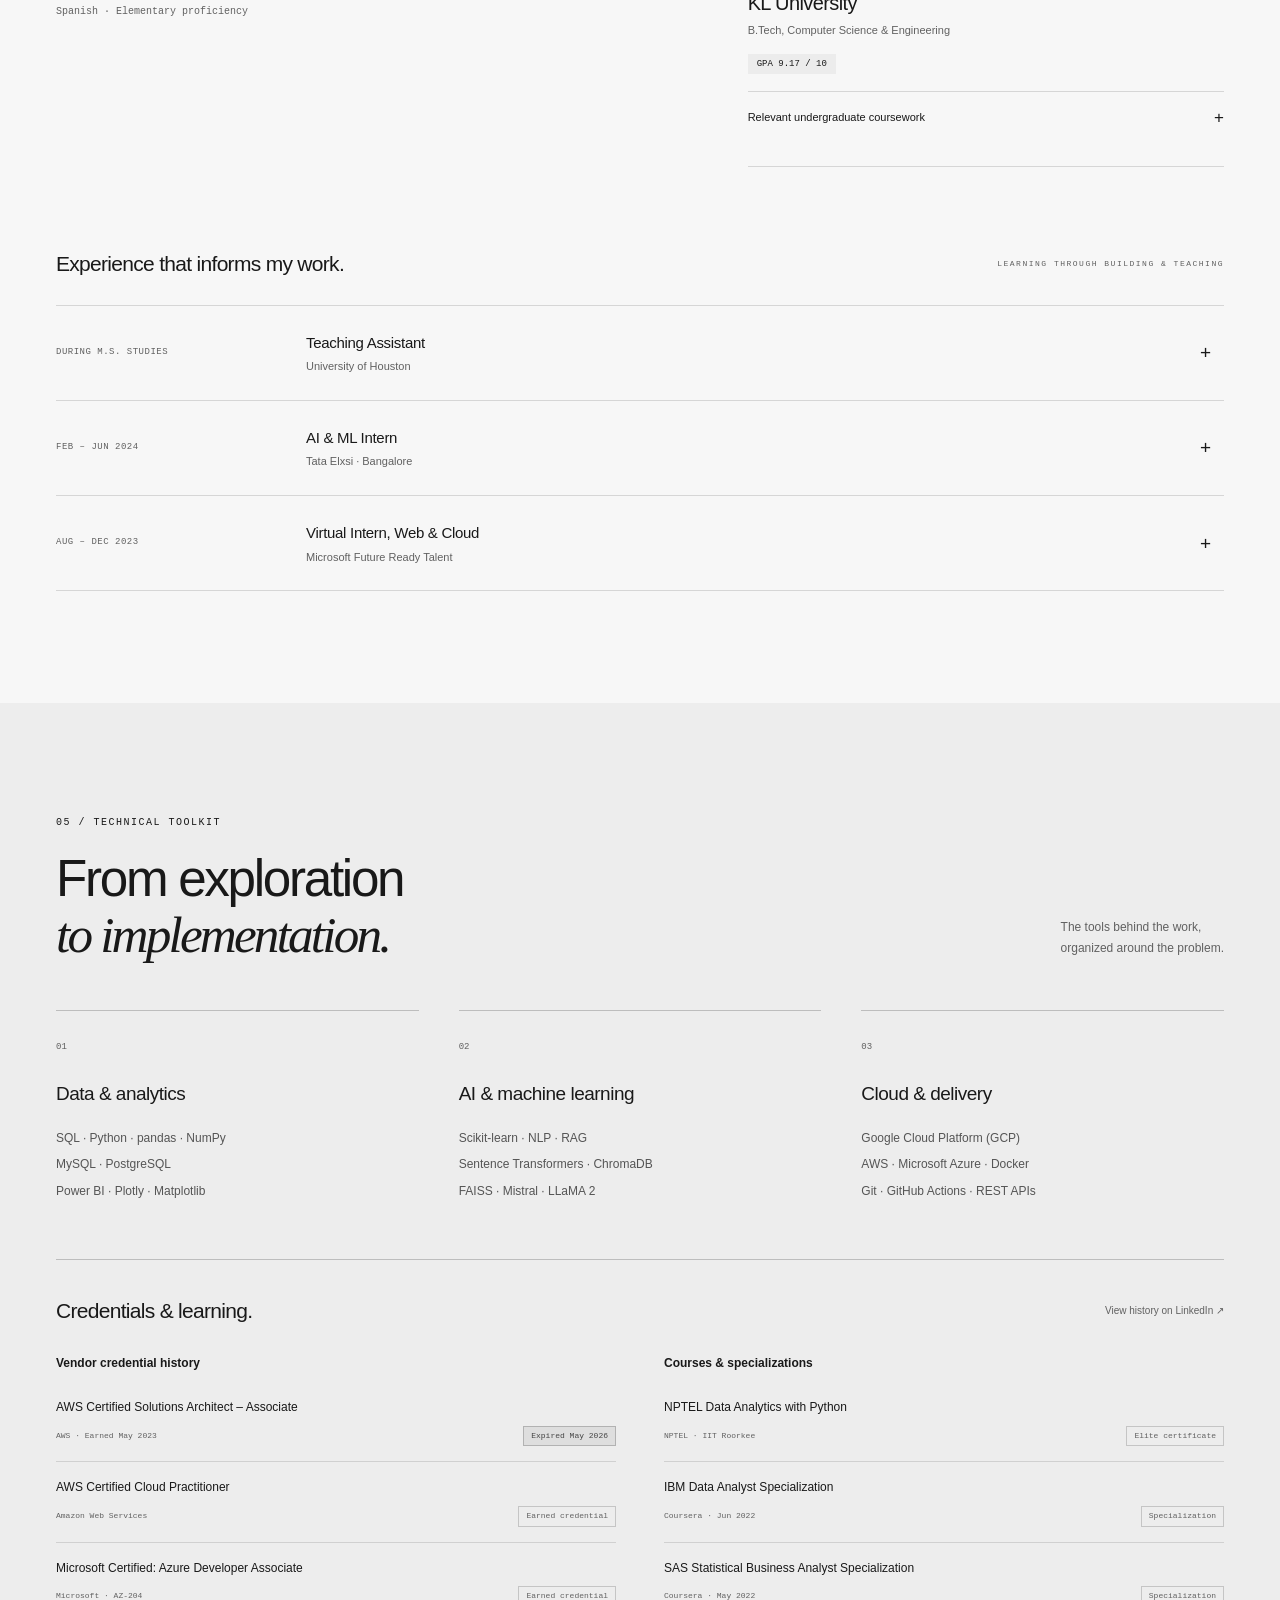
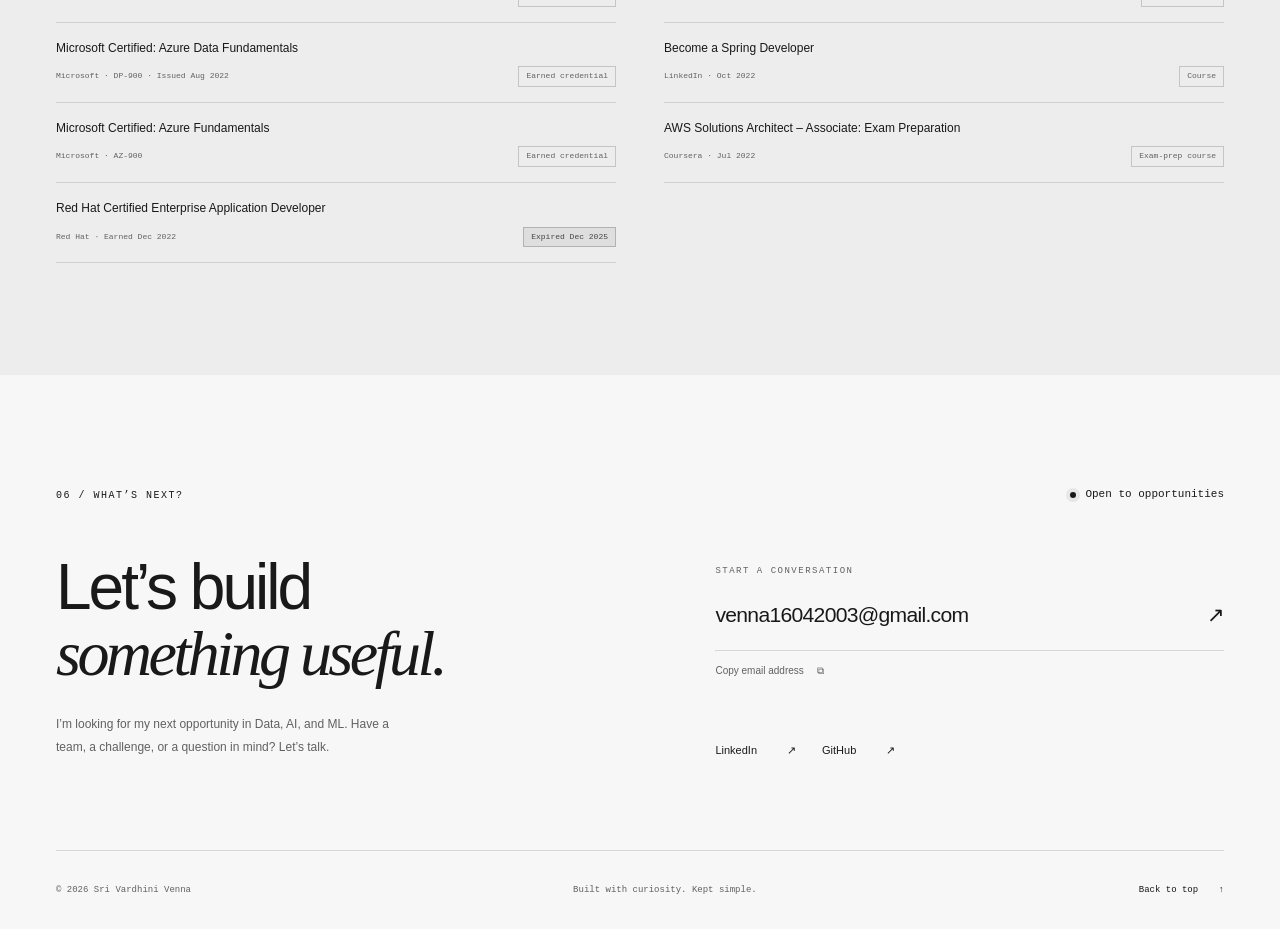
==== commit e404ba4c: "Add relevant undergraduate coursework Add ten bachelor’s courses from the user-supplied academic rec" ====
--- a/index.html
+++ b/index.html
@@ -119,11 +119,26 @@
               <li>Introduction to Machine Learning</li>
               <li>Data Mining for Engineers</li>
               <li>Database Management Tools</li>
-              <li>Big Data Analytics <span>(selected topic)</span></li>
+              <li>Big Data Analytics</li>
               <li>Probability and Statistics</li>
               <li>Introduction to Cloud Computing</li>
             </ul>
-          </details></div><div class="education-item"><span class="education-year">2020–2024</span><h3>KL University</h3><p>B.Tech, Computer Science &amp; Engineering</p><span class="education-gpa">GPA 9.17 / 10</span></div></div></div>
+          </details></div><div class="education-item"><span class="education-year">2020–2024</span><h3>KL University</h3><p>B.Tech, Computer Science &amp; Engineering</p><span class="education-gpa">GPA 9.17 / 10</span>
+          <details class="coursework">
+            <summary>Relevant undergraduate coursework <span aria-hidden="true">+</span></summary>
+            <ul class="coursework-list">
+              <li>AI for Data Science</li>
+              <li>Big Data Analytics</li>
+              <li>Data Warehousing &amp; Mining</li>
+              <li>Data Visualization Techniques</li>
+              <li>Database Management Systems</li>
+              <li>Advanced Databases</li>
+              <li>Data Structures</li>
+              <li>Design &amp; Analysis of Algorithms</li>
+              <li>Parallel and Distributed Computing</li>
+              <li>Solutions Architecting on Cloud</li>
+            </ul>
+          </details></div></div></div>
       <div class="experience-block"><div class="subsection-heading"><h3>Experience that informs my work.</h3><span class="eyebrow">LEARNING THROUGH BUILDING &amp; TEACHING</span></div><details class="experience-item"><summary><span class="experience-when">DURING M.S. STUDIES</span><span><strong>Teaching Assistant</strong><span class="experience-org">University of Houston</span></span><span class="expand-icon" aria-hidden="true">+</span></summary><div class="experience-detail"><p>Supported CIS 2368: Advanced Information Systems Development through assignment reviews, office hours, and feedback on database-backed applications.</p><p>Helped students connect Python APIs, JavaScript interfaces, MySQL data, and Git-based development workflows.</p></div></details><details class="experience-item"><summary><span class="experience-when">FEB – JUN 2024</span><span><strong>AI &amp; ML Intern</strong><span class="experience-org">Tata Elxsi · Bangalore</span></span><span class="expand-icon" aria-hidden="true">+</span></summary><div class="experience-detail"><p>Worked on multilingual NLP, document indexing, vector search, and retrieval-augmented generation using Python, LLaMA 2, and Mistral.</p><p>Explored prompt design and cross-language model evaluation for document retrieval and analysis workflows.</p></div></details><details class="experience-item"><summary><span class="experience-when">AUG – DEC 2023</span><span><strong>Virtual Intern, Web &amp; Cloud</strong><span class="experience-org">Microsoft Future Ready Talent</span></span><span class="expand-icon" aria-hidden="true">+</span></summary><div class="experience-detail"><p>Built the E-Library learning project with HTML, CSS, and JavaScript, integrated a third-party chatbot widget, and explored Azure deployment through GitHub Actions.</p></div></details></div>
     </section>
 
--- a/styles.css
+++ b/styles.css
@@ -974,9 +974,6 @@
   line-height:1.9;
   color:var(--muted);
 }
-.coursework-list span {
-  font-size:10px;
-}
 .education-gpa {
   display:inline-block;
   font:9px var(--mono);
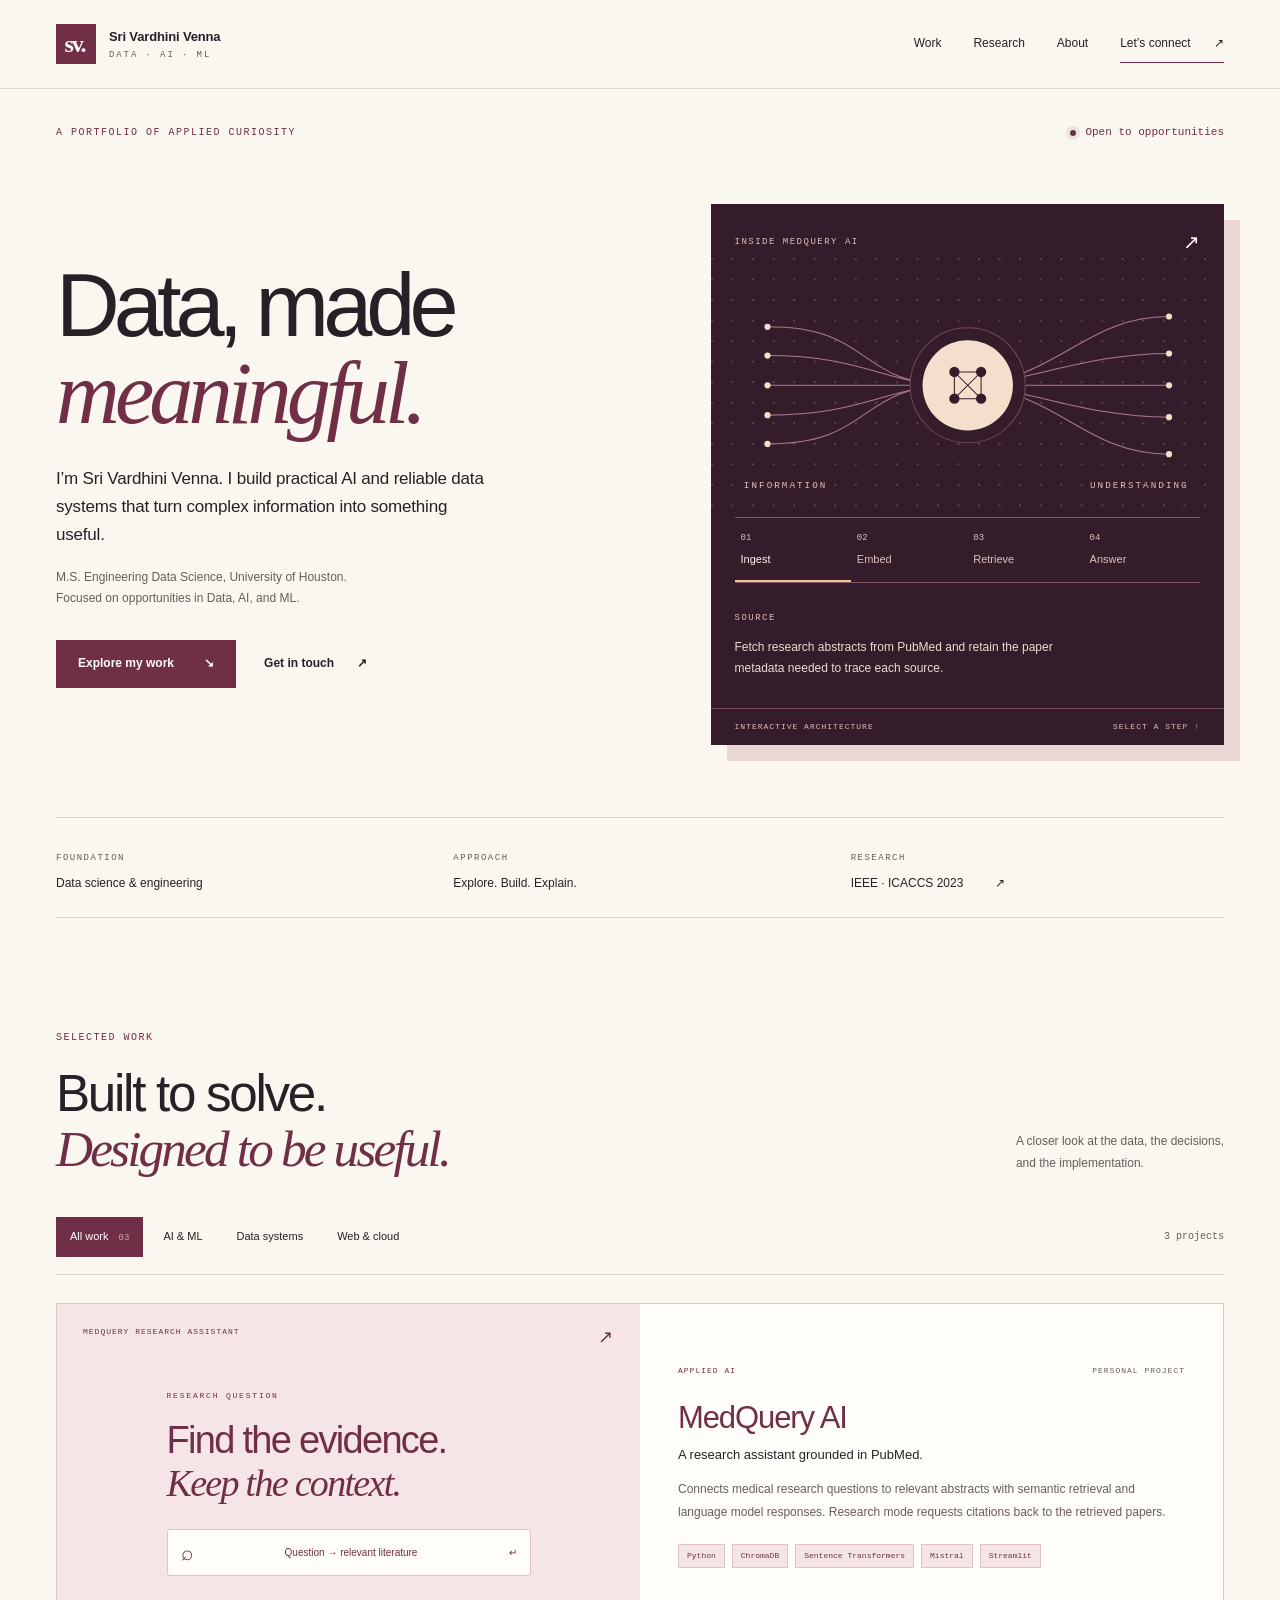
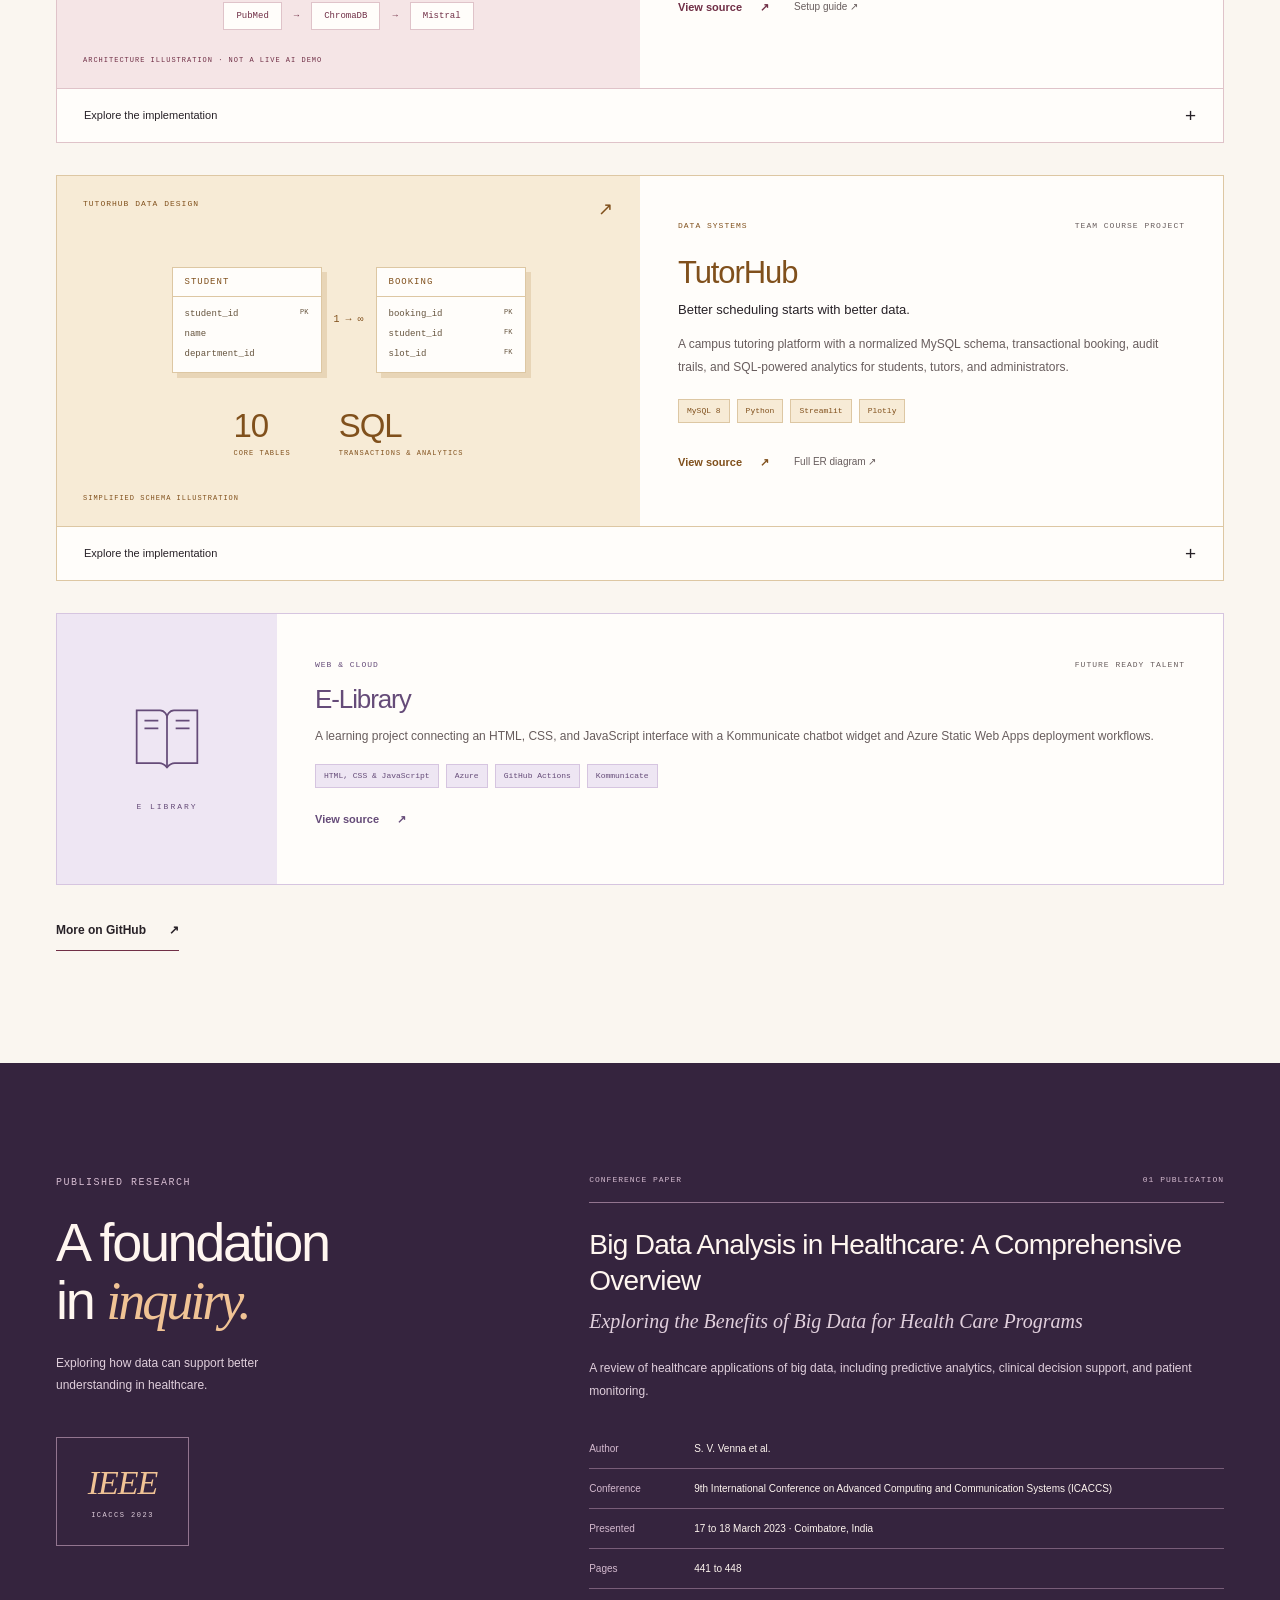
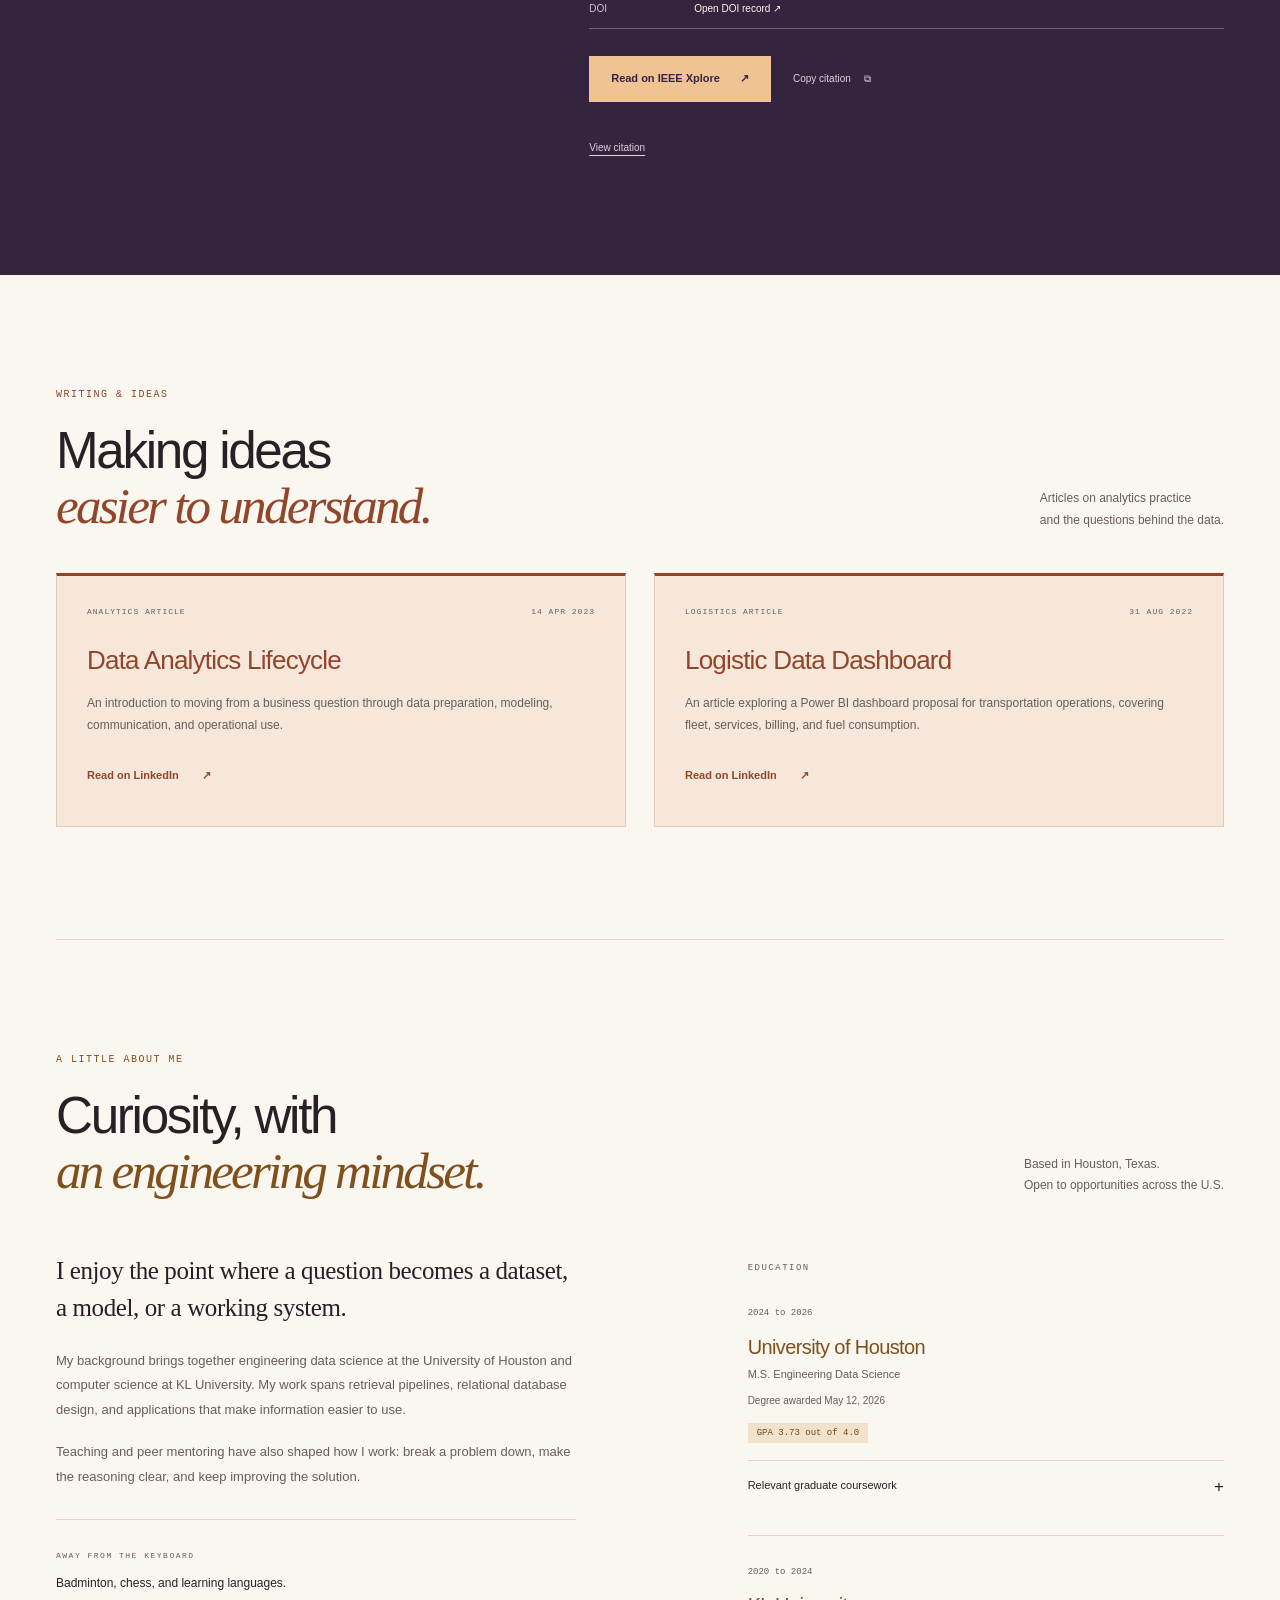
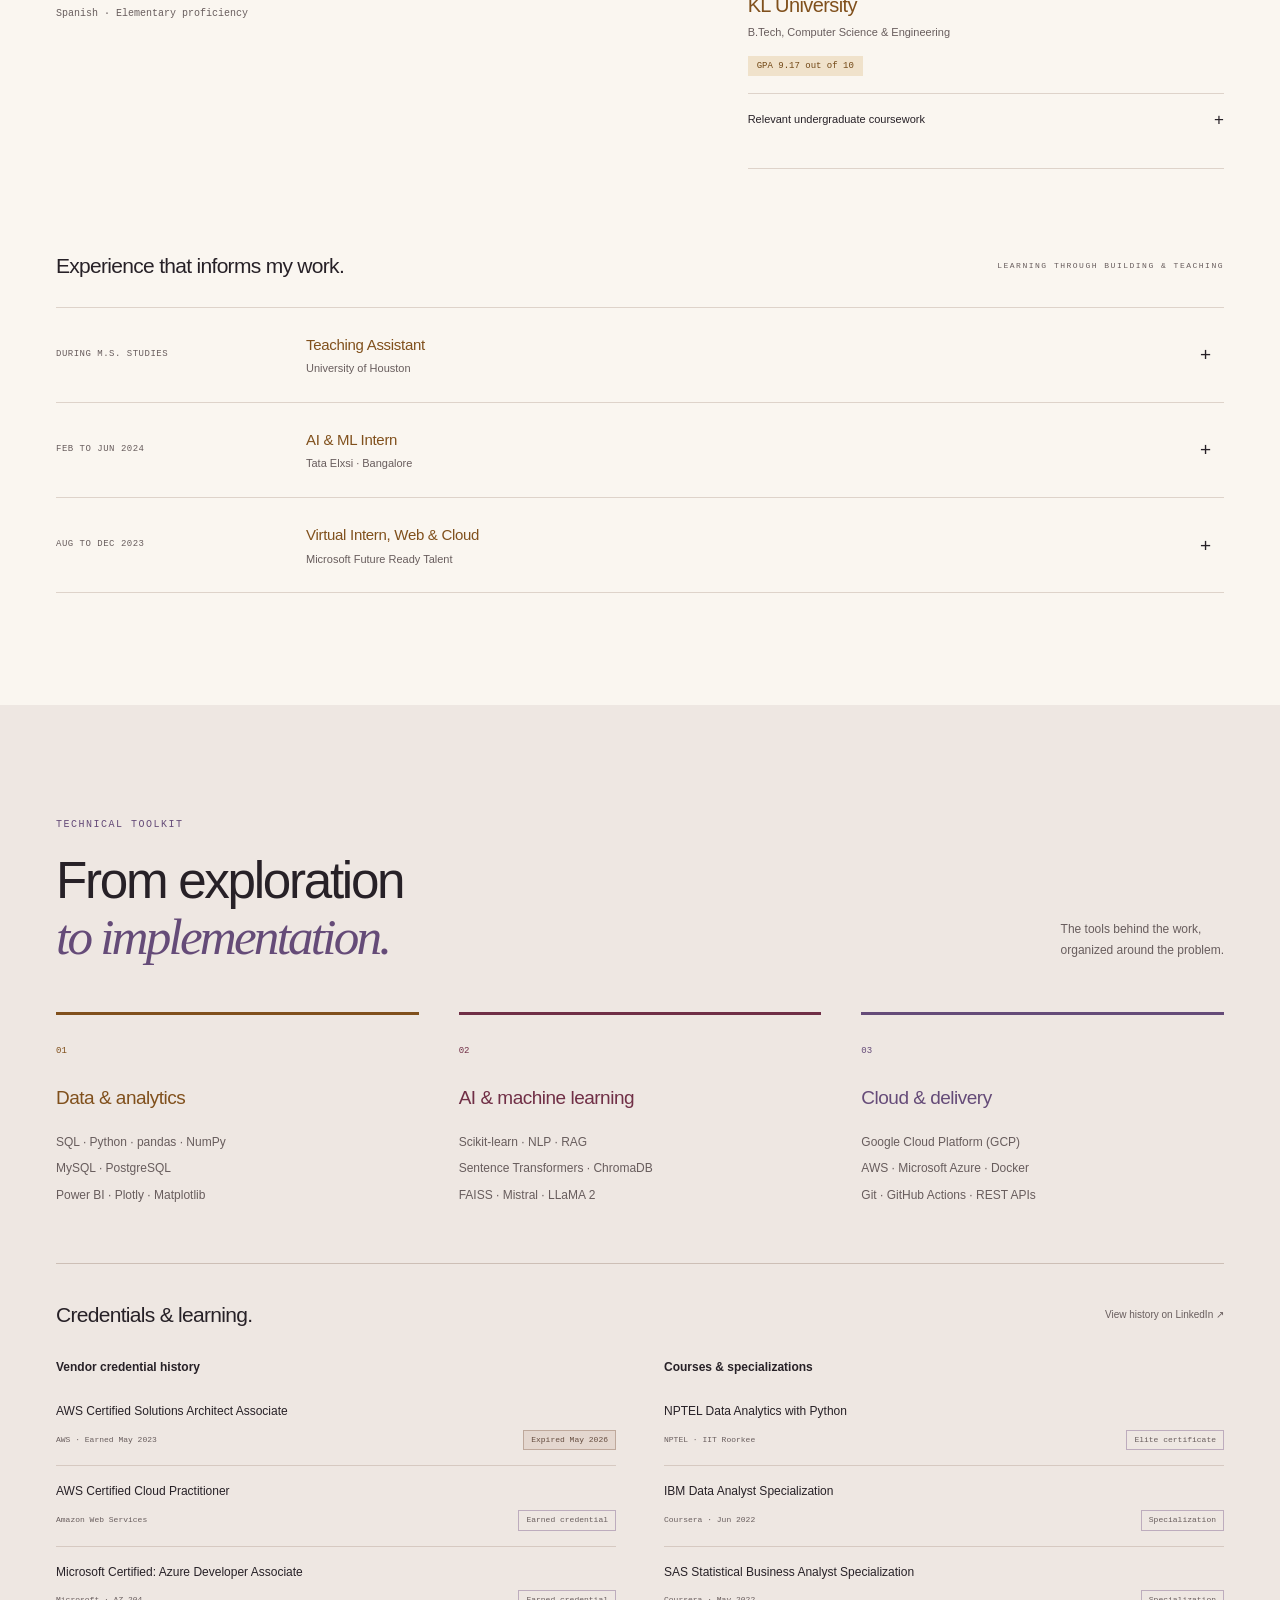
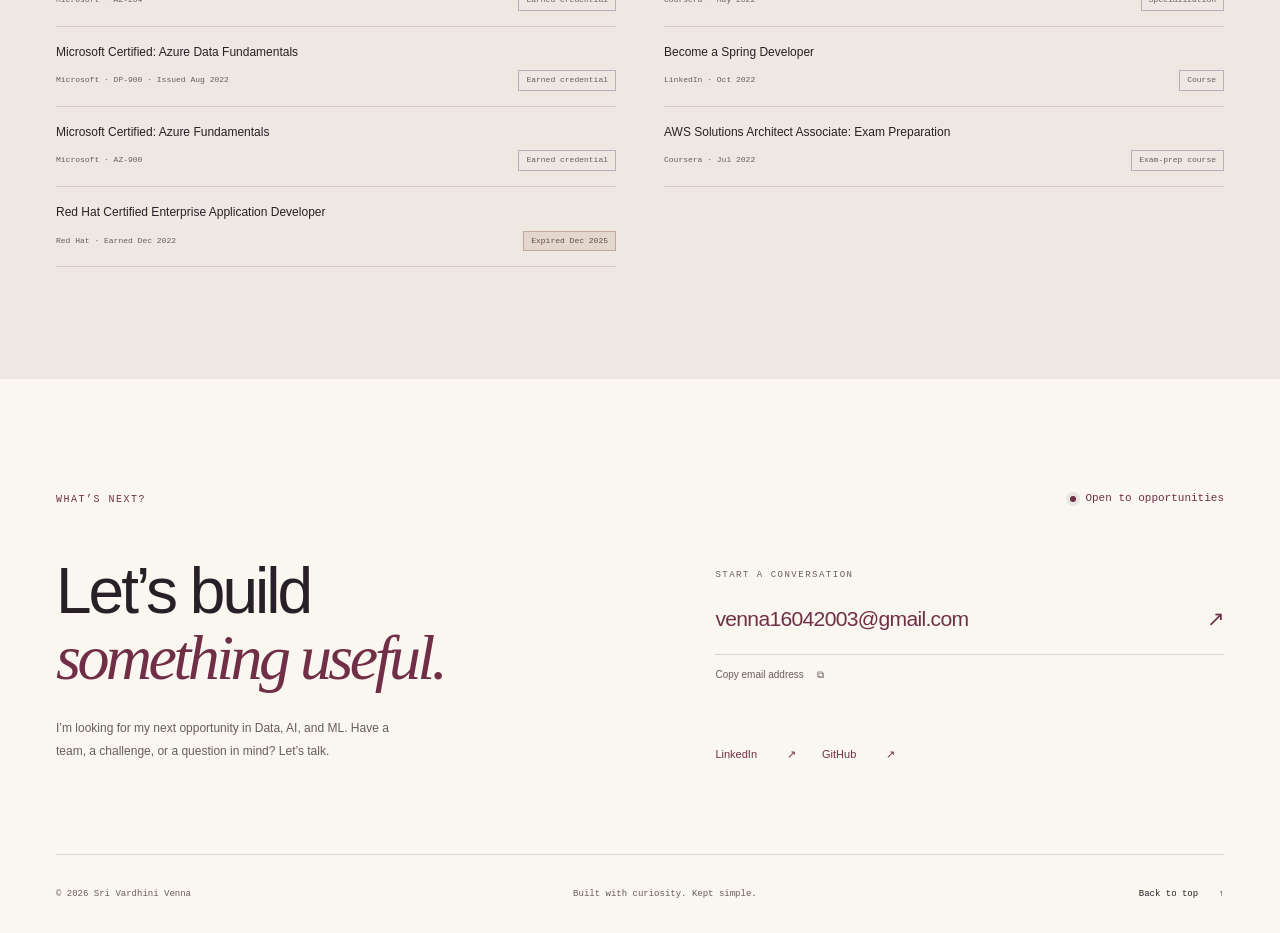
==== commit fd6be610: "Refine section colors and remove decorative separators Use coordinated ivory, burgundy, amber, viole" ====
--- a/index.html
+++ b/index.html
@@ -3,13 +3,13 @@
 <head>
   <meta charset="utf-8">
   <meta name="viewport" content="width=device-width, initial-scale=1">
-  <meta name="theme-color" content="#f7f7f7">
-  <meta name="description" content="Sri Vardhini Venna — Engineering Data Science graduate focused on Data, AI and ML. Explore MedQuery AI, TutorHub and IEEE-published research.">
+  <meta name="theme-color" content="#faf6f0">
+  <meta name="description" content="Sri Vardhini Venna. Engineering Data Science graduate focused on Data, AI and ML. Explore MedQuery AI, TutorHub and research published with IEEE.">
   <meta name="robots" content="noindex, nofollow">
-  <meta property="og:title" content="Sri Vardhini Venna — Data, AI & ML">
+  <meta property="og:title" content="Sri Vardhini Venna: Data, AI &amp; ML">
   <meta property="og:description" content="Practical AI. Reliable data systems. Research with purpose.">
   <meta property="og:type" content="website">
-  <title>Sri Vardhini Venna — Data, AI & ML</title>
+  <title>Sri Vardhini Venna: Data, AI &amp; ML</title>
   <link rel="icon" href="assets/favicon.svg" type="image/svg+xml">
   <link rel="stylesheet" href="styles.css">
   <script src="app.js" defer></script>
@@ -39,14 +39,14 @@
           <div class="pipeline-header"><span class="eyebrow" id="pipeline-title">INSIDE MEDQUERY AI</span><span class="pipeline-symbol" aria-hidden="true">↗</span></div>
           <div class="pipeline-art" aria-hidden="true">
             <svg class="field" viewBox="0 0 500 248" focusable="false">
-              <defs><pattern id="dots" width="20" height="20" patternUnits="userSpaceOnUse"><circle cx="1" cy="1" r="1" fill="#444"/></pattern></defs>
+              <defs><pattern id="dots" width="20" height="20" patternUnits="userSpaceOnUse"><circle cx="1" cy="1" r="1" fill="#754858"/></pattern></defs>
               <rect width="500" height="248" fill="url(#dots)"/>
-              <g fill="none" stroke="#555" stroke-width="1"><path d="M55 67C160 67 140 124 238 124S360 57 446 57"/><path d="M55 124H446"/><path d="M55 181C160 181 140 124 238 124S360 191 446 191"/><path d="M55 95C150 95 172 124 238 124S360 93 446 93"/><path d="M55 153C150 153 172 124 238 124S360 155 446 155"/></g>
-              <g fill="#eee"><circle cx="55" cy="67" r="3"/><circle cx="55" cy="95" r="3"/><circle cx="55" cy="124" r="3"/><circle cx="55" cy="153" r="3"/><circle cx="55" cy="181" r="3"/><circle cx="446" cy="57" r="3"/><circle cx="446" cy="93" r="3"/><circle cx="446" cy="124" r="3"/><circle cx="446" cy="155" r="3"/><circle cx="446" cy="191" r="3"/></g>
-              <circle cx="250" cy="124" r="56" fill="#111" stroke="#444"/><circle cx="250" cy="124" r="44" fill="#eee"/>
-              <g fill="#111"><circle cx="237" cy="111" r="5"/><circle cx="263" cy="111" r="5"/><circle cx="237" cy="137" r="5"/><circle cx="263" cy="137" r="5"/></g>
-              <path d="M237 111L263 137M263 111L237 137M237 111H263V137H237Z" stroke="#111" fill="none"/>
-              <g font-family="monospace" font-size="9" letter-spacing="2" fill="#aaa"><text x="32" y="224">INFORMATION</text><text x="369" y="224">UNDERSTANDING</text></g>
+              <g fill="none" stroke="#aa7a8d" stroke-width="1"><path d="M55 67C160 67 140 124 238 124S360 57 446 57"/><path d="M55 124H446"/><path d="M55 181C160 181 140 124 238 124S360 191 446 191"/><path d="M55 95C150 95 172 124 238 124S360 93 446 93"/><path d="M55 153C150 153 172 124 238 124S360 155 446 155"/></g>
+              <g fill="#f5decb"><circle cx="55" cy="67" r="3"/><circle cx="55" cy="95" r="3"/><circle cx="55" cy="124" r="3"/><circle cx="55" cy="153" r="3"/><circle cx="55" cy="181" r="3"/><circle cx="446" cy="57" r="3"/><circle cx="446" cy="93" r="3"/><circle cx="446" cy="124" r="3"/><circle cx="446" cy="155" r="3"/><circle cx="446" cy="191" r="3"/></g>
+              <circle cx="250" cy="124" r="56" fill="#351c2a" stroke="#754858"/><circle cx="250" cy="124" r="44" fill="#f5decb"/>
+              <g fill="#351c2a"><circle cx="237" cy="111" r="5"/><circle cx="263" cy="111" r="5"/><circle cx="237" cy="137" r="5"/><circle cx="263" cy="137" r="5"/></g>
+              <path d="M237 111L263 137M263 111L237 137M237 111H263V137H237Z" stroke="#351c2a" fill="none"/>
+              <g font-family="monospace" font-size="9" letter-spacing="2" fill="#dfbdbd"><text x="32" y="224">INFORMATION</text><text x="369" y="224">UNDERSTANDING</text></g>
             </svg>
           </div>
           <div class="pipeline-controls" role="group" aria-label="Explore the MedQuery pipeline">
@@ -55,7 +55,7 @@
             <button type="button" data-stage="2" aria-pressed="false"><span>03</span>Retrieve</button>
             <button type="button" data-stage="3" aria-pressed="false"><span>04</span>Answer</button>
           </div>
-          <div class="pipeline-description" aria-live="polite" aria-atomic="true"><span class="stage-index" id="stage-index">01 / SOURCE</span><p id="stage-description">Fetch research abstracts from PubMed and retain the paper metadata needed to trace each source.</p></div>
+          <div class="pipeline-description" aria-live="polite" aria-atomic="true"><span class="stage-index" id="stage-index">SOURCE</span><p id="stage-description">Fetch research abstracts from PubMed and retain the paper metadata needed to trace each source.</p></div>
           <div class="pipeline-foot"><span>INTERACTIVE ARCHITECTURE</span><span>SELECT A STEP ↑</span></div>
         </div>
       </div>
@@ -63,48 +63,48 @@
     </section>
 
     <section class="work section wrap" id="work" aria-labelledby="work-title">
-      <div class="section-heading"><div><span class="eyebrow">01 / SELECTED WORK</span><h2 id="work-title">Built to solve.<br><em>Designed to be useful.</em></h2></div><p>A closer look at the data, the decisions,<br class="desktop-break"> and the implementation.</p></div>
+      <div class="section-heading"><div><span class="eyebrow">SELECTED WORK</span><h2 id="work-title">Built to solve.<br><em>Designed to be useful.</em></h2></div><p>A closer look at the data, the decisions,<br class="desktop-break"> and the implementation.</p></div>
       <div class="work-toolbar"><div class="filters" role="group" aria-label="Filter projects"><button type="button" data-filter="all" aria-pressed="true">All work <span>03</span></button><button type="button" data-filter="ai" aria-pressed="false">AI &amp; ML</button><button type="button" data-filter="data" aria-pressed="false">Data systems</button><button type="button" data-filter="web" aria-pressed="false">Web &amp; cloud</button></div><span class="project-count" id="project-count" role="status">3 projects</span></div>
       <div class="projects">
         <article class="project project-featured" data-category="ai" aria-labelledby="medquery-title">
           <div class="project-visual medquery-visual" aria-label="MedQuery architecture illustration">
-            <div class="visual-top"><span>MEDQUERY / RESEARCH ASSISTANT</span><span aria-hidden="true">↗</span></div>
+            <div class="visual-top"><span>MEDQUERY RESEARCH ASSISTANT</span><span aria-hidden="true">↗</span></div>
             <div class="query-example"><span class="tiny-label">RESEARCH QUESTION</span><p>Find the evidence.<br><em>Keep the context.</em></p><div class="query-line"><span aria-hidden="true">⌕</span><span>Question → relevant literature</span><span aria-hidden="true">↵</span></div></div>
             <div class="mini-flow"><span>PubMed</span><span aria-hidden="true">→</span><span>ChromaDB</span><span aria-hidden="true">→</span><span>Mistral</span></div>
             <span class="visual-caption">ARCHITECTURE ILLUSTRATION · NOT A LIVE AI DEMO</span>
           </div>
-          <div class="project-content"><div class="project-meta"><span>01 / APPLIED AI</span><span>PERSONAL PROJECT</span></div><h3 id="medquery-title">MedQuery AI</h3><p class="project-subtitle">A research assistant grounded in PubMed.</p><p>Connects medical research questions to relevant abstracts with semantic retrieval and language model responses. Research mode requests citations back to the retrieved papers.</p><ul class="tags" aria-label="Technologies"><li>Python</li><li>ChromaDB</li><li>Sentence Transformers</li><li>Mistral</li><li>Streamlit</li></ul><div class="project-actions"><a class="text-link" href="https://github.com/SriVardhini-Venna/medquery-ai" target="_blank" rel="noopener noreferrer">View source <span aria-hidden="true">↗</span></a><a class="subtle-link" href="https://github.com/SriVardhini-Venna/medquery-ai/blob/master/README.md" target="_blank" rel="noopener noreferrer">Setup guide <span aria-hidden="true">↗</span></a></div></div>
+          <div class="project-content"><div class="project-meta"><span>APPLIED AI</span><span>PERSONAL PROJECT</span></div><h3 id="medquery-title">MedQuery AI</h3><p class="project-subtitle">A research assistant grounded in PubMed.</p><p>Connects medical research questions to relevant abstracts with semantic retrieval and language model responses. Research mode requests citations back to the retrieved papers.</p><ul class="tags" aria-label="Technologies"><li>Python</li><li>ChromaDB</li><li>Sentence Transformers</li><li>Mistral</li><li>Streamlit</li></ul><div class="project-actions"><a class="text-link" href="https://github.com/SriVardhini-Venna/medquery-ai" target="_blank" rel="noopener noreferrer">View source <span aria-hidden="true">↗</span></a><a class="subtle-link" href="https://github.com/SriVardhini-Venna/medquery-ai/blob/master/README.md" target="_blank" rel="noopener noreferrer">Setup guide <span aria-hidden="true">↗</span></a></div></div>
           <details class="case-study"><summary>Explore the implementation <span aria-hidden="true">+</span></summary><div class="case-grid"><div><span class="eyebrow">THE CHALLENGE</span><p>Make a collection of research abstracts searchable by meaning, while keeping source information connected to each answer.</p></div><div><span class="eyebrow">HOW IT WORKS</span><p>PubMed ingestion → MiniLM embeddings → persistent ChromaDB cosine search → a Mistral prompt built from retrieved abstracts. PMID-based IDs avoid duplicate indexing.</p></div><div><span class="eyebrow">ENGINEERING CHOICE</span><p>CPU-based embeddings make local experimentation accessible. Paper titles, years, PMIDs, and URLs travel with each retrieval result.</p></div><div><span class="eyebrow">PROJECT SCOPE</span><p>A research prototype with source code and local setup instructions. Retrieval quality and generated citations still need systematic evaluation.</p></div></div></details>
         </article>
         <article class="project" data-category="data" aria-labelledby="tutorhub-title">
-          <div class="project-visual tutor-visual"><div class="visual-top"><span>TUTORHUB / DATA DESIGN</span><span aria-hidden="true">↗</span></div><div class="schema-art" aria-hidden="true"><div class="schema-entity"><span>STUDENT</span><code>student_id <b>PK</b></code><code>name</code><code>department_id</code></div><div class="schema-connector">1 ── ∞</div><div class="schema-entity"><span>BOOKING</span><code>booking_id <b>PK</b></code><code>student_id <b>FK</b></code><code>slot_id <b>FK</b></code></div></div><div class="schema-stats"><div><strong>10</strong><span>CORE TABLES</span></div><div><strong>SQL</strong><span>TRANSACTIONS &amp; ANALYTICS</span></div></div><span class="visual-caption">SIMPLIFIED SCHEMA ILLUSTRATION</span></div>
-          <div class="project-content"><div class="project-meta"><span>02 / DATA SYSTEMS</span><span>TEAM COURSE PROJECT</span></div><h3 id="tutorhub-title">TutorHub</h3><p class="project-subtitle">Better scheduling starts with better data.</p><p>A campus tutoring platform with a normalized MySQL schema, transactional booking, audit trails, and SQL-powered analytics for students, tutors, and administrators.</p><ul class="tags" aria-label="Technologies"><li>MySQL 8</li><li>Python</li><li>Streamlit</li><li>Plotly</li></ul><div class="project-actions"><a class="text-link" href="https://github.com/SriVardhini-Venna/tutorhub-database-project" target="_blank" rel="noopener noreferrer">View source <span aria-hidden="true">↗</span></a><a class="subtle-link" href="https://github.com/SriVardhini-Venna/tutorhub-database-project/blob/main/er_diagram.svg" target="_blank" rel="noopener noreferrer">Full ER diagram <span aria-hidden="true">↗</span></a></div></div>
+          <div class="project-visual tutor-visual"><div class="visual-top"><span>TUTORHUB DATA DESIGN</span><span aria-hidden="true">↗</span></div><div class="schema-art" aria-hidden="true"><div class="schema-entity"><span>STUDENT</span><code>student_id <b>PK</b></code><code>name</code><code>department_id</code></div><div class="schema-connector">1 → ∞</div><div class="schema-entity"><span>BOOKING</span><code>booking_id <b>PK</b></code><code>student_id <b>FK</b></code><code>slot_id <b>FK</b></code></div></div><div class="schema-stats"><div><strong>10</strong><span>CORE TABLES</span></div><div><strong>SQL</strong><span>TRANSACTIONS &amp; ANALYTICS</span></div></div><span class="visual-caption">SIMPLIFIED SCHEMA ILLUSTRATION</span></div>
+          <div class="project-content"><div class="project-meta"><span>DATA SYSTEMS</span><span>TEAM COURSE PROJECT</span></div><h3 id="tutorhub-title">TutorHub</h3><p class="project-subtitle">Better scheduling starts with better data.</p><p>A campus tutoring platform with a normalized MySQL schema, transactional booking, audit trails, and SQL-powered analytics for students, tutors, and administrators.</p><ul class="tags" aria-label="Technologies"><li>MySQL 8</li><li>Python</li><li>Streamlit</li><li>Plotly</li></ul><div class="project-actions"><a class="text-link" href="https://github.com/SriVardhini-Venna/tutorhub-database-project" target="_blank" rel="noopener noreferrer">View source <span aria-hidden="true">↗</span></a><a class="subtle-link" href="https://github.com/SriVardhini-Venna/tutorhub-database-project/blob/main/er_diagram.svg" target="_blank" rel="noopener noreferrer">Full ER diagram <span aria-hidden="true">↗</span></a></div></div>
           <details class="case-study"><summary>Explore the implementation <span aria-hidden="true">+</span></summary><div class="case-grid"><div><span class="eyebrow">THE CHALLENGE</span><p>Keep tutoring availability and bookings consistent while giving administrators useful views of demand and utilization.</p></div><div><span class="eyebrow">DATA INTEGRITY</span><p>Foreign keys and CHECK constraints define valid records. The booking stored procedure uses SELECT … FOR UPDATE to protect the slot during a transaction.</p></div><div><span class="eyebrow">ANALYTICS</span><p>Window functions, recursive CTEs, and moving averages support rankings, demand analysis, and reporting. Update triggers retain a booking and slot audit trail.</p></div><div><span class="eyebrow">CONTEXT</span><p>Team 11 · EDS 6343, Database Management Tools for Engineers · University of Houston · Spring 2026. The repository includes SQL scripts and a Streamlit interface.</p></div></div></details>
         </article>
         <article class="project project-compact" data-category="web" aria-labelledby="elibrary-title">
-          <div class="elibrary-mark" aria-hidden="true"><svg viewBox="0 0 120 120" fill="none"><path d="M25 28h27c6 0 8 7 8 7s2-7 8-7h27v61H69c-5 0-9 5-9 5s-4-5-9-5H25V28Z" stroke="currentColor" stroke-width="2"/><path d="M60 35v59M34 40h16M34 49h16M70 40h16M70 49h16" stroke="currentColor" stroke-width="2"/></svg><span>E / LIBRARY</span></div>
-          <div class="project-content"><div class="project-meta"><span>03 / WEB &amp; CLOUD</span><span>FUTURE READY TALENT</span></div><h3 id="elibrary-title">E-Library</h3><p>A learning project connecting an HTML, CSS, and JavaScript interface with a Kommunicate chatbot widget and Azure Static Web Apps deployment workflows.</p><ul class="tags" aria-label="Technologies"><li>HTML / CSS / JavaScript</li><li>Azure</li><li>GitHub Actions</li><li>Kommunicate</li></ul><div class="project-actions"><a class="text-link" href="https://github.com/SriVardhini-Venna/FUTURE-READY-TALENT" target="_blank" rel="noopener noreferrer">View source <span aria-hidden="true">↗</span></a></div></div>
+          <div class="elibrary-mark" aria-hidden="true"><svg viewBox="0 0 120 120" fill="none"><path d="M25 28h27c6 0 8 7 8 7s2-7 8-7h27v61H69c-5 0-9 5-9 5s-4-5-9-5H25V28Z" stroke="currentColor" stroke-width="2"/><path d="M60 35v59M34 40h16M34 49h16M70 40h16M70 49h16" stroke="currentColor" stroke-width="2"/></svg><span>E LIBRARY</span></div>
+          <div class="project-content"><div class="project-meta"><span>WEB &amp; CLOUD</span><span>FUTURE READY TALENT</span></div><h3 id="elibrary-title">E-Library</h3><p>A learning project connecting an HTML, CSS, and JavaScript interface with a Kommunicate chatbot widget and Azure Static Web Apps deployment workflows.</p><ul class="tags" aria-label="Technologies"><li>HTML, CSS &amp; JavaScript</li><li>Azure</li><li>GitHub Actions</li><li>Kommunicate</li></ul><div class="project-actions"><a class="text-link" href="https://github.com/SriVardhini-Venna/FUTURE-READY-TALENT" target="_blank" rel="noopener noreferrer">View source <span aria-hidden="true">↗</span></a></div></div>
         </article>
       </div>
       <a class="all-repos text-link" href="https://github.com/SriVardhini-Venna" target="_blank" rel="noopener noreferrer">More on GitHub <span aria-hidden="true">↗</span></a>
     </section>
 
-    <section class="research section" id="research" aria-labelledby="research-title"><div class="wrap research-grid"><div class="research-intro"><span class="eyebrow">02 / PUBLISHED RESEARCH</span><h2 id="research-title">A foundation<br>in <em>inquiry.</em></h2><p>Exploring how data can support better understanding in healthcare.</p><div class="research-seal" aria-label="IEEE conference publication, 2023"><span>IEEE</span><small>ICACCS / 2023</small></div></div><article class="publication"><div class="publication-meta"><span>CONFERENCE PAPER</span><span>01 PUBLICATION</span></div><h3>Big Data Analysis in Healthcare: A Comprehensive Overview</h3><p class="publication-subtitle">Exploring the Benefits of Big Data for Health Care Programs</p><p>A review of healthcare applications of big data, including predictive analytics, clinical decision support, and patient monitoring.</p><dl class="publication-facts"><div><dt>Author</dt><dd>S. V. Venna et al.</dd></div><div><dt>Conference</dt><dd>9th International Conference on Advanced Computing and Communication Systems (ICACCS)</dd></div><div><dt>Presented</dt><dd>17–18 March 2023 · Coimbatore, India</dd></div><div><dt>Pages</dt><dd>441–448</dd></div><div><dt>DOI</dt><dd><a href="https://doi.org/10.1109/ICACCS57279.2023.10113099" target="_blank" rel="noopener noreferrer">10.1109/ICACCS57279.2023.10113099 <span aria-hidden="true">↗</span></a></dd></div></dl><div class="publication-actions"><a class="button button-light" href="https://ieeexplore.ieee.org/document/10113099/" target="_blank" rel="noopener noreferrer">Read on IEEE Xplore <span aria-hidden="true">↗</span></a><button class="copy-button" id="copy-citation" type="button">Copy citation <span aria-hidden="true">⧉</span></button></div><p class="copy-feedback" id="citation-feedback" role="status"></p><details class="citation-details"><summary>View citation</summary><p id="citation-text">S. V. Venna et al., “Big Data Analysis in Healthcare: A Comprehensive Overview: Exploring the Benefits of Big Data for Health Care Programs,” 2023 9th International Conference on Advanced Computing and Communication Systems (ICACCS), Coimbatore, India, 2023, pp. 441–448, doi: 10.1109/ICACCS57279.2023.10113099.</p></details></article></div></section>
+    <section class="research section" id="research" aria-labelledby="research-title"><div class="wrap research-grid"><div class="research-intro"><span class="eyebrow">PUBLISHED RESEARCH</span><h2 id="research-title">A foundation<br>in <em>inquiry.</em></h2><p>Exploring how data can support better understanding in healthcare.</p><div class="research-seal" aria-label="IEEE conference publication, 2023"><span>IEEE</span><small>ICACCS 2023</small></div></div><article class="publication"><div class="publication-meta"><span>CONFERENCE PAPER</span><span>01 PUBLICATION</span></div><h3>Big Data Analysis in Healthcare: A Comprehensive Overview</h3><p class="publication-subtitle">Exploring the Benefits of Big Data for Health Care Programs</p><p>A review of healthcare applications of big data, including predictive analytics, clinical decision support, and patient monitoring.</p><dl class="publication-facts"><div><dt>Author</dt><dd>S. V. Venna et al.</dd></div><div><dt>Conference</dt><dd>9th International Conference on Advanced Computing and Communication Systems (ICACCS)</dd></div><div><dt>Presented</dt><dd>17 to 18 March 2023 · Coimbatore, India</dd></div><div><dt>Pages</dt><dd>441 to 448</dd></div><div><dt>DOI</dt><dd><a href="https://doi.org/10.1109/ICACCS57279.2023.10113099" target="_blank" rel="noopener noreferrer">Open DOI record <span aria-hidden="true">↗</span></a></dd></div></dl><div class="publication-actions"><a class="button button-light" href="https://ieeexplore.ieee.org/document/10113099/" target="_blank" rel="noopener noreferrer">Read on IEEE Xplore <span aria-hidden="true">↗</span></a><button class="copy-button" id="copy-citation" type="button">Copy citation <span aria-hidden="true">⧉</span></button></div><p class="copy-feedback" id="citation-feedback" role="status"></p><details class="citation-details"><summary>View citation</summary><p id="citation-text" data-doi="10.1109/ICACCS57279.2023.10113099">S. V. Venna et al., “Big Data Analysis in Healthcare: A Comprehensive Overview: Exploring the Benefits of Big Data for Health Care Programs,” 2023 9th International Conference on Advanced Computing and Communication Systems (ICACCS), Coimbatore, India, 2023, pp. 441 to 448.</p></details></article></div></section>
 
     <section class="writing section wrap" id="writing" aria-labelledby="writing-title">
       <div class="section-heading">
-        <div><span class="eyebrow">03 / WRITING &amp; IDEAS</span><h2 id="writing-title">Making ideas<br><em>easier to understand.</em></h2></div>
+        <div><span class="eyebrow">WRITING &amp; IDEAS</span><h2 id="writing-title">Making ideas<br><em>easier to understand.</em></h2></div>
         <p>Articles on analytics practice<br>and the questions behind the data.</p>
       </div>
       <div class="writing-grid">
         <article class="writing-card">
-          <div class="writing-meta"><span>ANALYTICS / ARTICLE</span><time datetime="2023-04-14">14 APR 2023</time></div>
+          <div class="writing-meta"><span>ANALYTICS ARTICLE</span><time datetime="2023-04-14">14 APR 2023</time></div>
           <h3>Data Analytics Lifecycle</h3>
           <p>An introduction to moving from a business question through data preparation, modeling, communication, and operational use.</p>
           <a class="text-link" href="https://www.linkedin.com/pulse/data-analytics-lifecycle-sri-vardhini-venna" target="_blank" rel="noopener noreferrer">Read on LinkedIn <span aria-hidden="true">↗</span></a>
         </article>
         <article class="writing-card">
-          <div class="writing-meta"><span>LOGISTICS / ARTICLE</span><time datetime="2022-08-31">31 AUG 2022</time></div>
+          <div class="writing-meta"><span>LOGISTICS ARTICLE</span><time datetime="2022-08-31">31 AUG 2022</time></div>
           <h3>Logistic Data Dashboard</h3>
           <p>An article exploring a Power BI dashboard proposal for transportation operations, covering fleet, services, billing, and fuel consumption.</p>
           <a class="text-link" href="https://www.linkedin.com/pulse/logistic-data-dashboard-sri-vardhini-venna" target="_blank" rel="noopener noreferrer">Read on LinkedIn <span aria-hidden="true">↗</span></a>
@@ -112,7 +112,7 @@
       </div>
     </section>
 
-    <section class="about section wrap" id="about" aria-labelledby="about-title"><div class="section-heading"><div><span class="eyebrow">04 / A LITTLE ABOUT ME</span><h2 id="about-title">Curiosity, with<br><em>an engineering mindset.</em></h2></div><p>Based in Houston, Texas.<br>Open to opportunities across the U.S.</p></div><div class="about-grid"><div class="about-copy"><p class="large-copy">I enjoy the point where a question becomes a dataset, a model, or a working system.</p><p>My background brings together engineering data science at the University of Houston and computer science at KL University. My work spans retrieval pipelines, relational database design, and applications that make information easier to use.</p><p>Teaching and peer mentoring have also shaped how I work: break a problem down, make the reasoning clear, and keep improving the solution.</p><div class="personal-note"><span class="eyebrow">AWAY FROM THE KEYBOARD</span><p>Badminton, chess, and learning languages.</p><p class="language-proficiency">Spanish · Elementary proficiency</p></div></div><div class="education"><span class="eyebrow">EDUCATION</span><div class="education-item"><span class="education-year">2024–2026</span><h3>University of Houston</h3><p>M.S. Engineering Data Science</p><p class="degree-awarded">Degree awarded <time datetime="2026-05-12">May 12, 2026</time></p><span class="education-gpa">GPA 3.73 / 4.0</span>
+    <section class="about section wrap" id="about" aria-labelledby="about-title"><div class="section-heading"><div><span class="eyebrow">A LITTLE ABOUT ME</span><h2 id="about-title">Curiosity, with<br><em>an engineering mindset.</em></h2></div><p>Based in Houston, Texas.<br>Open to opportunities across the U.S.</p></div><div class="about-grid"><div class="about-copy"><p class="large-copy">I enjoy the point where a question becomes a dataset, a model, or a working system.</p><p>My background brings together engineering data science at the University of Houston and computer science at KL University. My work spans retrieval pipelines, relational database design, and applications that make information easier to use.</p><p>Teaching and peer mentoring have also shaped how I work: break a problem down, make the reasoning clear, and keep improving the solution.</p><div class="personal-note"><span class="eyebrow">AWAY FROM THE KEYBOARD</span><p>Badminton, chess, and learning languages.</p><p class="language-proficiency">Spanish · Elementary proficiency</p></div></div><div class="education"><span class="eyebrow">EDUCATION</span><div class="education-item"><span class="education-year">2024 to 2026</span><h3>University of Houston</h3><p>M.S. Engineering Data Science</p><p class="degree-awarded">Degree awarded <time datetime="2026-05-12">May 12, 2026</time></p><span class="education-gpa">GPA 3.73 out of 4.0</span>
           <details class="coursework">
             <summary>Relevant graduate coursework <span aria-hidden="true">+</span></summary>
             <ul class="coursework-list">
@@ -123,7 +123,7 @@
               <li>Probability and Statistics</li>
               <li>Introduction to Cloud Computing</li>
             </ul>
-          </details></div><div class="education-item"><span class="education-year">2020–2024</span><h3>KL University</h3><p>B.Tech, Computer Science &amp; Engineering</p><span class="education-gpa">GPA 9.17 / 10</span>
+          </details></div><div class="education-item"><span class="education-year">2020 to 2024</span><h3>KL University</h3><p>B.Tech, Computer Science &amp; Engineering</p><span class="education-gpa">GPA 9.17 out of 10</span>
           <details class="coursework">
             <summary>Relevant undergraduate coursework <span aria-hidden="true">+</span></summary>
             <ul class="coursework-list">
@@ -139,17 +139,17 @@
               <li>Solutions Architecting on Cloud</li>
             </ul>
           </details></div></div></div>
-      <div class="experience-block"><div class="subsection-heading"><h3>Experience that informs my work.</h3><span class="eyebrow">LEARNING THROUGH BUILDING &amp; TEACHING</span></div><details class="experience-item"><summary><span class="experience-when">DURING M.S. STUDIES</span><span><strong>Teaching Assistant</strong><span class="experience-org">University of Houston</span></span><span class="expand-icon" aria-hidden="true">+</span></summary><div class="experience-detail"><p>Supported CIS 2368: Advanced Information Systems Development through assignment reviews, office hours, and feedback on database-backed applications.</p><p>Helped students connect Python APIs, JavaScript interfaces, MySQL data, and Git-based development workflows.</p></div></details><details class="experience-item"><summary><span class="experience-when">FEB – JUN 2024</span><span><strong>AI &amp; ML Intern</strong><span class="experience-org">Tata Elxsi · Bangalore</span></span><span class="expand-icon" aria-hidden="true">+</span></summary><div class="experience-detail"><p>Worked on multilingual NLP, document indexing, vector search, and retrieval-augmented generation using Python, LLaMA 2, and Mistral.</p><p>Explored prompt design and cross-language model evaluation for document retrieval and analysis workflows.</p></div></details><details class="experience-item"><summary><span class="experience-when">AUG – DEC 2023</span><span><strong>Virtual Intern, Web &amp; Cloud</strong><span class="experience-org">Microsoft Future Ready Talent</span></span><span class="expand-icon" aria-hidden="true">+</span></summary><div class="experience-detail"><p>Built the E-Library learning project with HTML, CSS, and JavaScript, integrated a third-party chatbot widget, and explored Azure deployment through GitHub Actions.</p></div></details></div>
+      <div class="experience-block"><div class="subsection-heading"><h3>Experience that informs my work.</h3><span class="eyebrow">LEARNING THROUGH BUILDING &amp; TEACHING</span></div><details class="experience-item"><summary><span class="experience-when">DURING M.S. STUDIES</span><span><strong>Teaching Assistant</strong><span class="experience-org">University of Houston</span></span><span class="expand-icon" aria-hidden="true">+</span></summary><div class="experience-detail"><p>Supported CIS 2368: Advanced Information Systems Development through assignment reviews, office hours, and feedback on database-backed applications.</p><p>Helped students connect Python APIs, JavaScript interfaces, MySQL data, and Git-based development workflows.</p></div></details><details class="experience-item"><summary><span class="experience-when">FEB TO JUN 2024</span><span><strong>AI &amp; ML Intern</strong><span class="experience-org">Tata Elxsi · Bangalore</span></span><span class="expand-icon" aria-hidden="true">+</span></summary><div class="experience-detail"><p>Worked on multilingual NLP, document indexing, vector search, and retrieval-augmented generation using Python, LLaMA 2, and Mistral.</p><p>Explored prompt design and cross-language model evaluation for document retrieval and analysis workflows.</p></div></details><details class="experience-item"><summary><span class="experience-when">AUG TO DEC 2023</span><span><strong>Virtual Intern, Web &amp; Cloud</strong><span class="experience-org">Microsoft Future Ready Talent</span></span><span class="expand-icon" aria-hidden="true">+</span></summary><div class="experience-detail"><p>Built the E-Library learning project with HTML, CSS, and JavaScript, integrated a third-party chatbot widget, and explored Azure deployment through GitHub Actions.</p></div></details></div>
     </section>
 
-    <section class="skills section" id="skills" aria-labelledby="skills-title"><div class="wrap"><div class="section-heading"><div><span class="eyebrow">05 / TECHNICAL TOOLKIT</span><h2 id="skills-title">From exploration<br><em>to implementation.</em></h2></div><p>The tools behind the work,<br>organized around the problem.</p></div><div class="skills-grid"><div class="skill-group"><span class="skill-number">01</span><h3>Data &amp; analytics</h3><p>SQL · Python · pandas · NumPy<br>MySQL · PostgreSQL<br>Power BI · Plotly · Matplotlib</p></div><div class="skill-group"><span class="skill-number">02</span><h3>AI &amp; machine learning</h3><p>Scikit-learn · NLP · RAG<br>Sentence Transformers · ChromaDB<br>FAISS · Mistral · LLaMA 2</p></div><div class="skill-group"><span class="skill-number">03</span><h3>Cloud &amp; delivery</h3><p>Google Cloud Platform (GCP)<br>AWS · Microsoft Azure · Docker<br>Git · GitHub Actions · REST APIs</p></div></div>
+    <section class="skills section" id="skills" aria-labelledby="skills-title"><div class="wrap"><div class="section-heading"><div><span class="eyebrow">TECHNICAL TOOLKIT</span><h2 id="skills-title">From exploration<br><em>to implementation.</em></h2></div><p>The tools behind the work,<br>organized around the problem.</p></div><div class="skills-grid"><div class="skill-group"><span class="skill-number">01</span><h3>Data &amp; analytics</h3><p>SQL · Python · pandas · NumPy<br>MySQL · PostgreSQL<br>Power BI · Plotly · Matplotlib</p></div><div class="skill-group"><span class="skill-number">02</span><h3>AI &amp; machine learning</h3><p>Scikit-learn · NLP · RAG<br>Sentence Transformers · ChromaDB<br>FAISS · Mistral · LLaMA 2</p></div><div class="skill-group"><span class="skill-number">03</span><h3>Cloud &amp; delivery</h3><p>Google Cloud Platform (GCP)<br>AWS · Microsoft Azure · Docker<br>Git · GitHub Actions · REST APIs</p></div></div>
         <section class="credentials-block" aria-labelledby="credentials-title">
           <div class="subsection-heading"><h3 id="credentials-title">Credentials &amp; learning.</h3><a class="subtle-link" href="https://www.linkedin.com/in/sri-vardhini-venna-a44995220/" target="_blank" rel="noopener noreferrer">View history on LinkedIn <span aria-hidden="true">↗</span></a></div>
           <div class="credential-columns">
             <div class="credential-group">
               <h4>Vendor credential history</h4>
               <ul class="credential-list">
-                <li><p class="credential-title">AWS Certified Solutions Architect – Associate</p><div class="credential-meta"><span>AWS · Earned May 2023</span><span class="credential-type credential-expired">Expired May 2026</span></div></li>
+                <li><p class="credential-title">AWS Certified Solutions Architect Associate</p><div class="credential-meta"><span>AWS · Earned May 2023</span><span class="credential-type credential-expired">Expired May 2026</span></div></li>
                 <li><p class="credential-title">AWS Certified Cloud Practitioner</p><div class="credential-meta"><span>Amazon Web Services</span><span class="credential-type">Earned credential</span></div></li>
                 <li><p class="credential-title">Microsoft Certified: Azure Developer Associate</p><div class="credential-meta"><span>Microsoft · AZ-204</span><span class="credential-type">Earned credential</span></div></li>
                 <li><p class="credential-title">Microsoft Certified: Azure Data Fundamentals</p><div class="credential-meta"><span>Microsoft · DP-900 · Issued Aug 2022</span><span class="credential-type">Earned credential</span></div></li>
@@ -164,14 +164,14 @@
                 <li><p class="credential-title">IBM Data Analyst Specialization</p><div class="credential-meta"><span>Coursera · Jun 2022</span><span class="credential-type">Specialization</span></div></li>
                 <li><p class="credential-title">SAS Statistical Business Analyst Specialization</p><div class="credential-meta"><span>Coursera · May 2022</span><span class="credential-type">Specialization</span></div></li>
                 <li><p class="credential-title">Become a Spring Developer</p><div class="credential-meta"><span>LinkedIn · Oct 2022</span><span class="credential-type">Course</span></div></li>
-                <li><p class="credential-title">AWS Solutions Architect – Associate: Exam Preparation</p><div class="credential-meta"><span>Coursera · Jul 2022</span><span class="credential-type">Exam-prep course</span></div></li>
+                <li><p class="credential-title">AWS Solutions Architect Associate: Exam Preparation</p><div class="credential-meta"><span>Coursera · Jul 2022</span><span class="credential-type">Exam-prep course</span></div></li>
               </ul>
             </div>
           </div>
         </section>
 </div></section>
 
-    <section class="contact section wrap" id="contact" aria-labelledby="contact-title"><div class="contact-top"><span class="eyebrow">06 / WHAT’S NEXT?</span><span class="availability"><span aria-hidden="true"></span>Open to opportunities</span></div><div class="contact-grid"><div><h2 id="contact-title">Let’s build<br><em>something useful.</em></h2><p>I’m looking for my next opportunity in Data, AI, and ML. Have a team, a challenge, or a question in mind? Let’s talk.</p></div><div class="contact-panel"><span class="eyebrow">START A CONVERSATION</span><a class="email-link" href="mailto:venna16042003@gmail.com">venna16042003@gmail.com <span aria-hidden="true">↗</span></a><button class="copy-email" id="copy-email" type="button">Copy email address <span aria-hidden="true">⧉</span></button><p class="copy-feedback" id="email-feedback" role="status"></p><div class="socials"><a href="https://www.linkedin.com/in/sri-vardhini-venna-a44995220/" target="_blank" rel="noopener noreferrer">LinkedIn <span aria-hidden="true">↗</span></a><a href="https://github.com/SriVardhini-Venna" target="_blank" rel="noopener noreferrer">GitHub <span aria-hidden="true">↗</span></a></div></div></div></section>
+    <section class="contact section wrap" id="contact" aria-labelledby="contact-title"><div class="contact-top"><span class="eyebrow">WHAT’S NEXT?</span><span class="availability"><span aria-hidden="true"></span>Open to opportunities</span></div><div class="contact-grid"><div><h2 id="contact-title">Let’s build<br><em>something useful.</em></h2><p>I’m looking for my next opportunity in Data, AI, and ML. Have a team, a challenge, or a question in mind? Let’s talk.</p></div><div class="contact-panel"><span class="eyebrow">START A CONVERSATION</span><a class="email-link" href="mailto:venna16042003@gmail.com">venna16042003@gmail.com <span aria-hidden="true">↗</span></a><button class="copy-email" id="copy-email" type="button">Copy email address <span aria-hidden="true">⧉</span></button><p class="copy-feedback" id="email-feedback" role="status"></p><div class="socials"><a href="https://www.linkedin.com/in/sri-vardhini-venna-a44995220/" target="_blank" rel="noopener noreferrer">LinkedIn <span aria-hidden="true">↗</span></a><a href="https://github.com/SriVardhini-Venna" target="_blank" rel="noopener noreferrer">GitHub <span aria-hidden="true">↗</span></a></div></div></div></section>
   </main>
   <footer class="footer wrap"><span>© 2026 Sri Vardhini Venna</span><span>Built with curiosity. Kept simple.</span><a href="#home">Back to top <span aria-hidden="true">↑</span></a></footer>
 </body>
--- a/styles.css
+++ b/styles.css
@@ -1,10 +1,12 @@
-/* A monochrome editorial portfolio. No remote fonts or UI dependencies. */
+/* An editorial portfolio with coordinated colors for each area of work. */
 :root {
-  --paper:#f7f7f7;
-  --ink:#191919;
-  --muted:#616161;
-  --line:#d6d6d6;
-  --white:#fff;
+  --paper:#faf6f0;
+  --ink:#272127;
+  --muted:#685d5d;
+  --line:#ded3ca;
+  --white:#fffdfa;
+  --accent:#702f46;
+  --tint:#f5e5e6;
   --mono:ui-monospace,SFMono-Regular,Consolas,"Liberation Mono",monospace;
   --sans:Arial,Helvetica,sans-serif;
   --serif:Georgia,"Times New Roman",serif;
@@ -97,7 +99,7 @@
   position:sticky;
   top:0;
   z-index:20;
-  background:rgba(247,247,247,.96);
+  background:rgba(250,246,240,.96);
   border-bottom:1px solid var(--line);
   backdrop-filter:blur(12px);
 }
@@ -142,10 +144,10 @@
   font-size:12px;
 }
 nav a {
-  transition:opacity .2s;
+  transition:color .2s;
 }
 nav a:hover {
-  opacity:.55;
+  color:var(--accent);
 }
 .nav-contact {
   border-bottom:1px solid var(--ink);
@@ -260,7 +262,7 @@
   color:#f5f5f5;
   position:relative;
   min-width:0;
-  box-shadow:16px 16px 0 #e9e9e9;
+  box-shadow:16px 16px 0 #ead6d4;
 }
 .pipeline-header {
   display:flex;
@@ -1267,6 +1269,216 @@
   border-color:#b2b2b2;
   color:#454545;
 }
+/* Domain colors use the same typography, spacing and controls throughout. */
+::selection {
+  background:var(--accent);
+  color:#fffdfa;
+}
+.monogram,.button-dark {
+  background:var(--accent);
+  border-color:var(--accent);
+}
+.button-dark:hover {
+  background:#522237;
+  border-color:#522237;
+}
+.nav-contact,.all-repos {
+  border-color:var(--accent);
+}
+.hero h1 em,.section-heading h2 em,.contact h2 em {
+  color:var(--accent);
+}
+.hero-top>.eyebrow,.section-heading .eyebrow,.contact-top>.eyebrow {
+  color:var(--accent);
+}
+.availability {
+  color:var(--accent);
+}
+.pipeline {
+  background:#351c2a;
+  color:#fff5ed;
+}
+.pipeline-header .eyebrow,.stage-index,.pipeline-foot,
+.pipeline-controls button,.pipeline-controls button span {
+  color:#dfbdbd;
+}
+.pipeline-controls {
+  border-color:#855669;
+}
+.pipeline-controls button[aria-pressed=true] {
+  color:#fff5ed;
+  box-shadow:inset 0 -2px #f0c395;
+}
+.pipeline-controls button:hover {
+  background:#512a3d;
+}
+.pipeline-description p {
+  color:#eed8d5;
+}
+.pipeline-foot {
+  border-color:#754858;
+}
+.work {
+  --accent:#702f46;
+}
+.filters button[aria-pressed=true] {
+  background:var(--accent);
+  border-color:var(--accent);
+}
+.filters button[data-filter=data][aria-pressed=true] {
+  background:#80501c;
+  border-color:#80501c;
+}
+.filters button[data-filter=web][aria-pressed=true] {
+  background:#654b78;
+  border-color:#654b78;
+}
+.filters button:hover:not([aria-pressed=true]) {
+  background:#eee3d8;
+}
+.project[data-category=ai] {
+  --accent:#702f46;
+  --tint:#f5e5e6;
+  --project-line:#dfc3c9;
+}
+.project[data-category=data] {
+  --accent:#80501c;
+  --tint:#f7ebd6;
+  --project-line:#ddc7a3;
+}
+.project[data-category=web] {
+  --accent:#654b78;
+  --tint:#eee6f3;
+  --project-line:#d6c5e0;
+}
+.project {
+  border-color:var(--project-line);
+}
+.project-visual,.elibrary-mark {
+  background:var(--tint);
+  color:var(--accent);
+}
+.visual-top,.tiny-label,.visual-caption,.schema-stats span,
+.project-meta>span:first-child,.project-content h3,.project-actions .text-link,
+.case-grid .eyebrow {
+  color:var(--accent);
+}
+.query-line,.mini-flow>span:nth-child(odd),.schema-entity {
+  background:#fffdfa;
+  border-color:var(--project-line);
+}
+.schema-entity {
+  box-shadow:5px 5px 0 #e8d5b7;
+}
+.schema-entity>span,.case-study {
+  border-color:var(--project-line);
+}
+.schema-entity code,.schema-entity b {
+  color:#65533d;
+}
+.tags li {
+  color:var(--accent);
+  border-color:var(--project-line);
+  background:var(--tint);
+}
+.case-study>summary:hover {
+  background:var(--tint);
+}
+.research {
+  --accent:#f0c395;
+  background:#35243e;
+  color:#fff6f0;
+}
+.research h2 em,.research-seal span {
+  color:var(--accent);
+}
+.research-intro>.eyebrow,.publication-meta,.publication-facts dt {
+  color:#d4bacf;
+}
+.research-intro>p,.publication>p,.research-seal small,
+.citation-details,.publication .publication-subtitle,.copy-button {
+  color:#e0cfdc;
+}
+.research-seal,.publication-meta {
+  border-color:#92758f;
+}
+.publication-facts>div {
+  border-color:#785d78;
+}
+.button-light {
+  background:#f0c395;
+  border-color:#f0c395;
+  color:#35243e;
+}
+.button-light:hover {
+  background:#f6d7b5;
+  border-color:#f6d7b5;
+}
+.writing {
+  --accent:#91452b;
+  --tint:#f6e7da;
+}
+.writing-card {
+  background:var(--tint);
+  border-color:#e3cbb8;
+  border-top:3px solid var(--accent);
+}
+.writing-card h3,.writing-card .text-link {
+  color:var(--accent);
+}
+.about {
+  --accent:#80501c;
+}
+.education-gpa {
+  background:#f0e2cb;
+  color:#714715;
+}
+.education h3,.experience-item strong {
+  color:var(--accent);
+}
+.skills {
+  --accent:#654b78;
+  background:#eee7e2;
+}
+.skill-group:nth-child(1) {
+  --accent:#80501c;
+}
+.skill-group:nth-child(2) {
+  --accent:#702f46;
+}
+.skill-group:nth-child(3) {
+  --accent:#654b78;
+}
+.skill-group {
+  border-top:3px solid var(--accent);
+}
+.skill-number,.skill-group h3 {
+  color:var(--accent);
+}
+.skill-group p {
+  color:var(--muted);
+}
+.credentials-block {
+  border-color:#cdbfb6;
+}
+.credential-list li {
+  border-color:#d6c9c1;
+}
+.credential-type {
+  border-color:#bdacbd;
+}
+.credential-expired {
+  background:#e4d7cf;
+  border-color:#bea89b;
+  color:#654d40;
+}
+.contact {
+  --accent:#702f46;
+}
+.email-link,.socials a {
+  color:var(--accent);
+}
+
 @media(max-width:800px) {
   .writing-card {
     padding:24px;
@@ -1420,7 +1632,7 @@
     max-width:550px;
     width:100%;
     justify-self:end;
-    box-shadow:10px 10px 0 #e6e6e6;
+    box-shadow:10px 10px 0 #ead6d4;
   }
   .pipeline-art {
     padding:0 38px;
@@ -1670,7 +1882,7 @@
     gap:15px;
   }
   .pipeline {
-    box-shadow:7px 7px 0 #e5e5e5;
+    box-shadow:7px 7px 0 #ead6d4;
   }
   .pipeline-header {
     padding:19px 19px 0;
@@ -2056,9 +2268,14 @@
     gap:30px;
   }
   .research {
+    --accent:#35243e;
     background:#fff;
     color:#111;
   }
+  .research .eyebrow,.research .publication-subtitle,
+  .research .citation-details,.research-seal small {
+    color:#444;
+  }
   .research p,.publication p,.publication-facts dt,.publication-meta {
     color:#444;
   }
